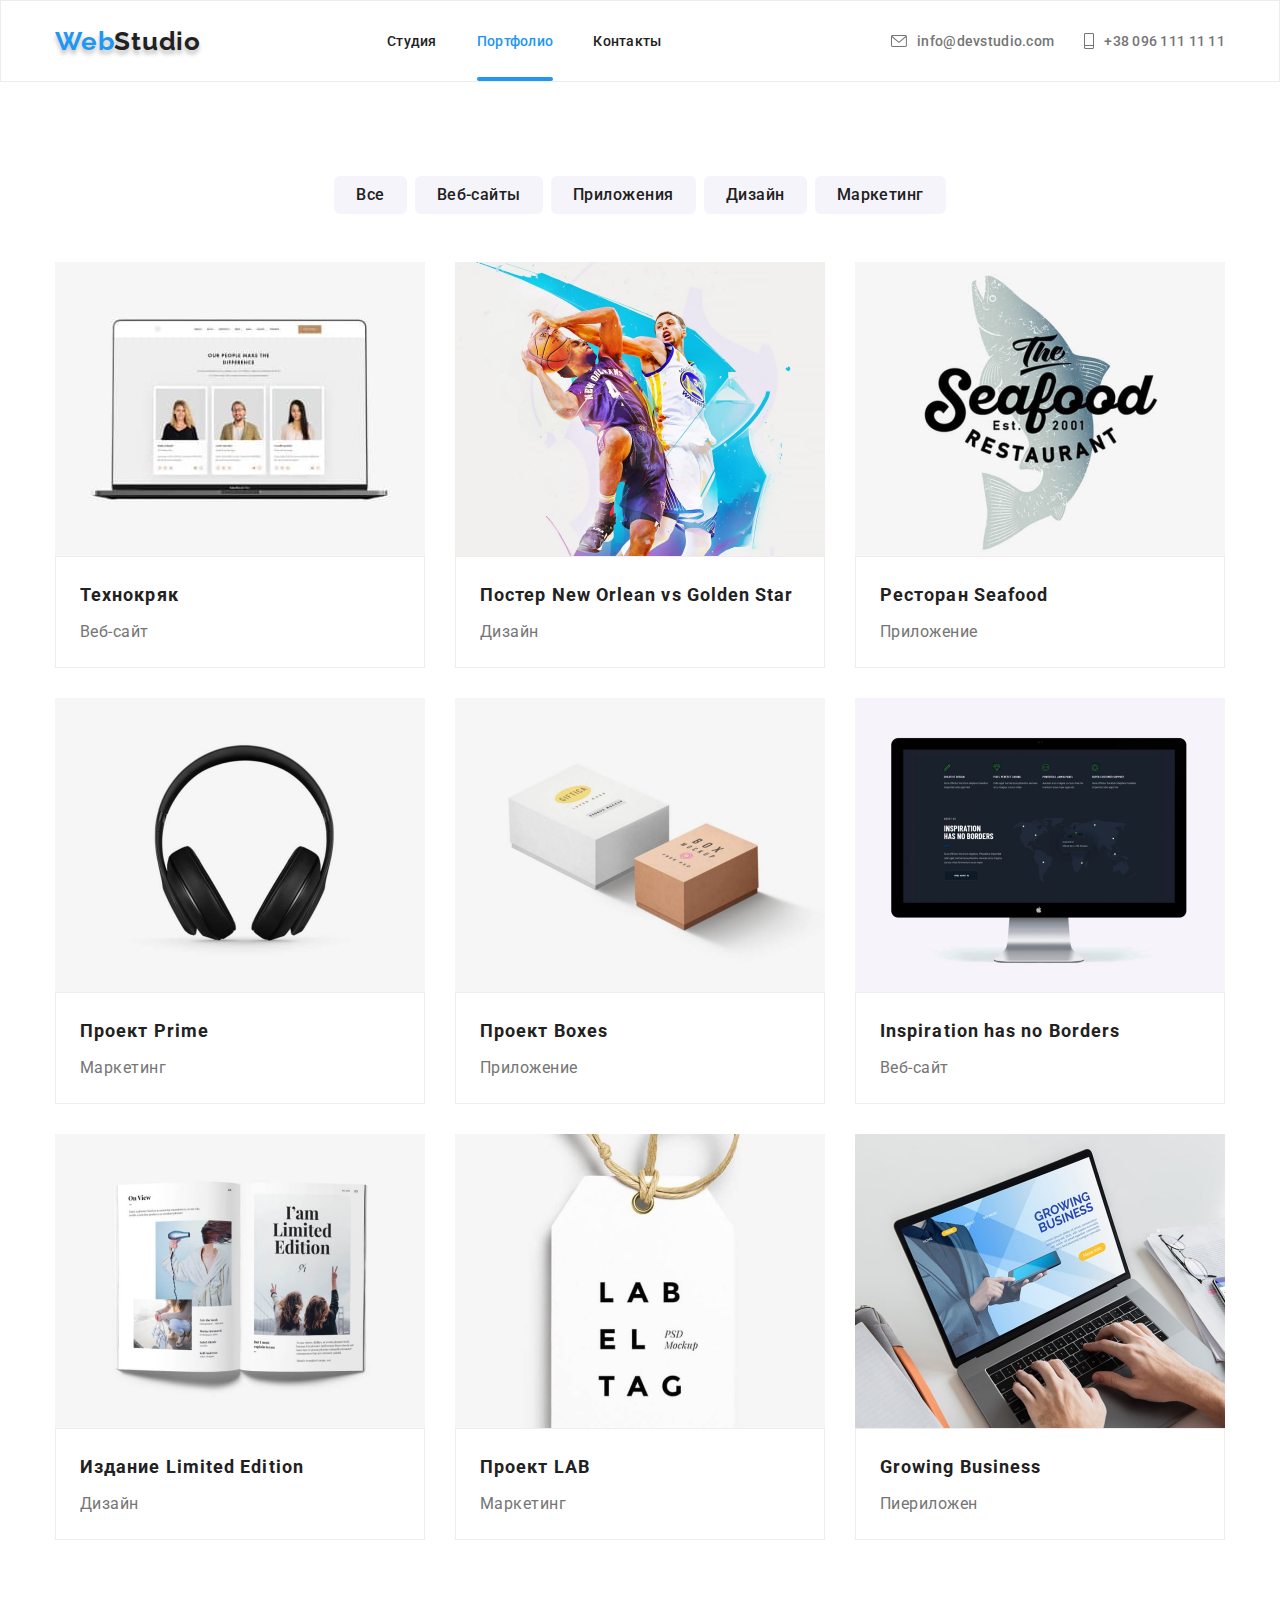
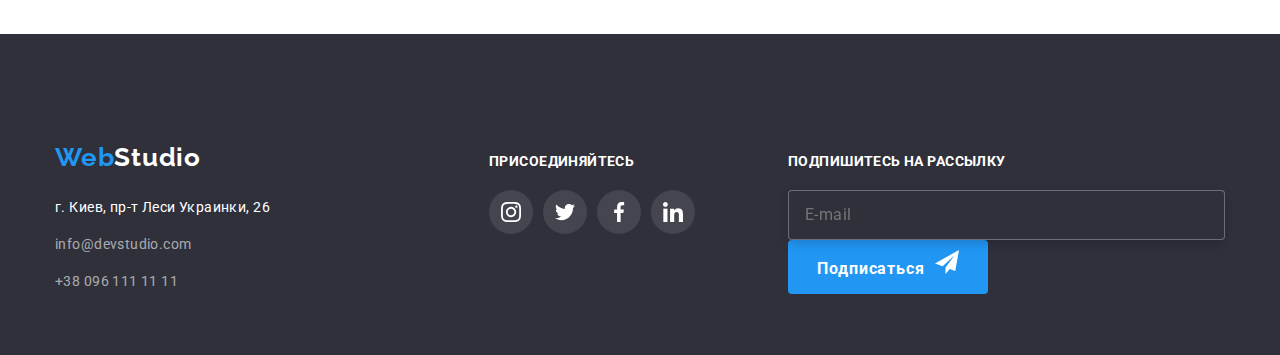
==== portfolio.html @ 639686c2 "5" ====
<!DOCTYPE html>
<html lang="ru">
  <head>
    <meta charset="UTF-8" />
    <meta http-equiv="X-UA-Compatible" content="IE=edge" />
    <meta name="viewport" content="width=device-width, initial-scale=1.0" />
    <title>Document</title>
    <link rel="preconnect" href="https://fonts.googleapis.com" />
    <link rel="preconnect" href="https://fonts.gstatic.com" crossorigin />
    <link
      href="https://fonts.googleapis.com/css2?family=Raleway:wght@700&family=Roboto:wght@400;500;700;900&display=swap"
      rel="stylesheet"
    />
    <link
      rel="stylesheet"
      href="https://cdnjs.cloudflare.com/ajax/libs/modern-normalize/0.6.0/modern-normalize.min.css"
    />

    <link rel="stylesheet" href="./css/main.min.css" />
  </head>
  <body>
    <header class="header">
      <div class="container header__container">
        <nav class="nav-menu">
          <a href="./index.html" class="logo">Web<span class="logo__label">Studio</span></a>

          <ul class="nav">
            <li class="nav__item">
              <a class="nav__link" href="index.html">Студия</a>
            </li>
            <li class="nav__item">
              <a class="nav__link nav__link__current" href="portfolio.html">Портфолио</a>
            </li>
            <li class="nav__item"><a href="" class="nav__link">Контакты</a></li>
          </ul>
        </nav>
        <button type="button" class="mobile-menu-open" data-menu-open>
          <svg class="mobile-menu-open__icon" width="40" height="40">
            <use href="./img/sprite.svg#icon-menu_40px"></use>
          </svg>
        </button>
        <ul class="contacts">
          <li class="contacts__item">
            <a class="contacts__link" href="mailto:info@devstudio.com"
              >info@devstudio.com
              <svg class="contacts__icon" width="16" height="12">
                <use href="./img/sprite.svg#icon-envelope"></use>
              </svg>
            </a>
          </li>
          <li class="contacts__item">
            <a class="contacts__link" href="tel:+380961111111"
              >+38 096 111 11 11
              <svg class="contacts__icon" width="10" height="16">
                <use href="./img/sprite.svg#icon-Vector"></use>
              </svg>
            </a>
          </li>
        </ul>
      </div>
      <div class="mobile-menu mobile-menu___container" data-menu>
        <button class="mobile-menu__close-btn" data-menu-close>
          <svg class="mobile-menu__close-icon" width="40" height="40">
            <use href="./img/sprite.svg#icon-close-modelsvg"></use>
          </svg>
        </button>
        <ul class="mobile-menu-nav">
          <li class="mobile-menu__item">
            <a href="./index.html" class="mobile-link__menu">Студія</a>
          </li>
          <li class="mobile-menu__item">
            <a href="./portfolio.html" class="mobile-link__menu">Портфоліо</a>
          </li>
          <li class="mobile-menu__item-link">
            <a href="" class="mobile-link__menu">Контакти</a>
          </li>
        </ul>
        <ul class="class" ="mobile-menu-contact">
          <li class="mobil-phone">
            <a class="mobile-phone__link" href="tel:+380961111111">+38 096 111 11 11</a>
          </li>
          <li class="mobile-mail">
            <a class="mobile-mail__link" href="mailto:info@devstudio.com">info@devstudio.com</a>
          </li>
        </ul>
        <ul class="mobile-info-link">
          <li class="mobile-info-link__item">
            <a href="" class="mobile-social__link">Instagram</a>
          </li>
          <li class="mobile-info-link__item"><a href="" class="mobile-social__link">Twitter</a></li>
          <li class="mobile-info-link__item">
            <a href="" class="mobile-social__link">Facebook</a>
          </li>
          <li class="mobile-info-link__item">
            <a href="" class="mobile-social__link">LinkedIn</a>
          </li>
        </ul>
      </div>
    </header>

    <main>
      <section class="section">
        <div class="container">
          <h1 class="visually-hidden">Наши работы</h1>
          <ul class="main">
            <li class="main__list">
              <button type="button" class="button__type main__button">Все</button>
            </li>
            <li class="main__list">
              <button type="button" class="button__type main__button">Веб-сайты</button>
            </li>
            <li class="main__list">
              <button type="button" class="button__type main__button">Приложения</button>
            </li>
            <li class="main__list">
              <button type="button" class="button__type main__button">Дизайн</button>
            </li>
            <li class="main__list">
              <button type="button" class="button__type main__button">Маркетинг</button>
            </li>
          </ul>

          <ul class="foto">
            <li class="info__element">
              <a href="" class="foto__link">
                <div class="info__wrapper">
                  <picture>
                    <source
                      srcset="./img/img.jpg, ./img/2x.comp.img.jpg"
                      media="(min-width: 1200px)"
                    />

                    <source
                      srcset="./img/2x.tab.img(12)-min.jpg, ./img/tab.img(12)-min.jpg"
                      media="(min-width: 768px)"
                    />

                    <source
                      srcset="./img/mob.img(12)-min.jpg, ./img/2x.mob.img(12).jpg"
                      media="(max-width: 767px)"
                    />

                    <img src="./images/mobile/portfolio1-1x.jpg" alt="Portfolio №1" />
                  </picture>

                  <p class="overlay">
                    Ресурс пропонує комплексні пропозиції з різним рівнем функціоналу та сервісів.
                    Все це дозволить відвідувачу отримати вичерпні відомості про компанію чи
                    приватну особу.
                  </p>
                </div>
                <div class="info__box">
                  <h2 class="info__title">Технокряк</h2>
                  <p class="info__text">Веб-сайт</p>
                </div>
              </a>
            </li>
            <li class="info__element">
              <a href="" class="foto__link">
                <div class="info__wrapper">
                  <picture>
                    <source
                      srcset="./img/2x.comp.img(1)-min.jpg, ./img/img(11).jpg"
                      media="(min-width: 1200px)"
                    />

                    <source
                      srcset="./img/2x.tab.img(11)-min.jpg, ./img/2x.tab.img(11)-min.jpg"
                      media="(min-width: 768px)"
                    />

                    <source
                      srcset="./img/2x.mob.img(11)-min.jpg, .jpg./img/mob.img(11)-min.jpg"
                      media="(max-width: 767px)"
                    />

                    <img src="./images/mobile/portfolio1-1x.jpg" alt="Portfolio №1" />
                  </picture>
                  <p class="overlay">
                    Ресурс пропонує комплексні пропозиції з різним рівнем функціоналу та сервісів.
                    Все це дозволить відвідувачу отримати вичерпні відомості про компанію чи
                    приватну особу.
                  </p>
                </div>
                <div class="info__box">
                  <h2 class="info__title">Постер New Orlean vs Golden Star</h2>
                  <p class="info__text">Дизайн</p>
                </div>
              </a>
            </li>
            <li class="info__element">
              <a href="" class="foto__link">
                <div class="info__wrapper">
                  <picture>
                    <source
                      srcset="./img/2x.comp.img(2)-min.jpg, ./img/img(6).jpg"
                      media="(min-width: 1200px)"
                    />

                    <source
                      srcset="./img/2x.tab.img(10)-min.jpg, ./img/2x.tab.img(10)-min.jpg"
                      media="(min-width: 768px)"
                    />

                    <source
                      srcset="./img/2x.mob.img(10)-min.jpg, .jpg./img/mob.img(10)-min.jpg"
                      media="(max-width: 767px)"
                    />

                    <img src="./images/mobile/portfolio1-1x.jpg" alt="Portfolio №1" />
                  </picture>

                  <p class="overlay">
                    Ресурс пропонує комплексні пропозиції з різним рівнем функціоналу та сервісів.
                    Все це дозволить відвідувачу отримати вичерпні відомості про компанію чи
                    приватну особу.
                  </p>
                </div>
                <div class="info__box">
                  <h2 class="info__title">Ресторан Seafood</h2>
                  <p class="info__text">Приложение</p>
                </div>
              </a>
            </li>
            <li class="info__element">
              <a href="" class="foto__link">
                <div class="info__wrapper">
                  <picture>
                    <source
                      srcset="./img/2x.comp.img(3)-min.jpg, ./img/img(7).jpg"
                      media="(min-width: 1200px)"
                    />

                    <source
                      srcset="./img/2x.tab.img(9)-min.jpg, ./img/tab.img(9)-min.jpg"
                      media="(min-width: 768px)"
                    />

                    <source
                      srcset="./img/2x.mob.img(9)-min.jpg, ./img/mob.img(9)-min.jpg"
                      media="(max-width: 767px)"
                    />

                    <img src="./images/mobile/portfolio1-1x.jpg" alt="Portfolio №1" />
                  </picture>
                  <p class="overlay">
                    Ресурс пропонує комплексні пропозиції з різним рівнем функціоналу та сервісів.
                    Все це дозволить відвідувачу отримати вичерпні відомості про компанію чи
                    приватну особу.
                  </p>
                </div>
                <div class="info__box">
                  <h2 class="info__title">Проект Prime</h2>
                  <p class="info__text">Маркетинг</p>
                </div>
              </a>
            </li>
            <li class="info__element">
              <a href="" class="foto__link">
                <div class="info__wrapper">
                  <picture>
                    <source
                      srcset="./img/2x.comp.img(4)-min.jpg, ./img/img(8).jpg"
                      media="(min-width: 1200px)"
                    />

                    <source
                      srcset="./img/tab.img(8)-min.jpg, ./img/2x.tab.img(8)-min.jpg"
                      media="(min-width: 768px)"
                    />

                    <source
                      srcset="./img/mob.img(8)-min.jpg, ./img/2x.mob.img(8)-min.jpg"
                      media="(max-width: 767px)"
                    />

                    <img src="./images/mobile/portfolio1-1x.jpg" alt="Portfolio №1" />
                  </picture>
                  <p class="overlay">
                    Ресурс пропонує комплексні пропозиції з різним рівнем функціоналу та сервісів.
                    Все це дозволить відвідувачу отримати вичерпні відомості про компанію чи
                    приватну особу.
                  </p>
                </div>
                <div class="info__box">
                  <h2 class="info__title">Проект Boxes</h2>
                  <p class="info__text">Приложение</p>
                </div>
              </a>
            </li>
            <li class="info__element">
              <a href="" class="foto__link">
                <div class="info__wrapper">
                  <picture>
                    <source
                      srcset="./img/2x.comp.(16)img.jpg, ./img/img(9).jpg"
                      media="(min-width: 1200px)"
                    />

                    <source
                      srcset="./img/2x.tab.img(7)-min.jpg, ./img/tab.img(7)-min.jpg"
                      media="(min-width: 768px)"
                    />

                    <source
                      srcset="./img/mob.img(7)-min.jpg, ./img/2x.mob.img(7)-min.jpg"
                      media="(max-width: 767px)"
                    />

                    <img src="./images/mobile/portfolio1-1x.jpg" alt="Portfolio №1" />
                  </picture>
                  <p class="overlay">
                    Ресурс пропонує комплексні пропозиції з різним рівнем функціоналу та сервісів.
                    Все це дозволить відвідувачу отримати вичерпні відомості про компанію чи
                    приватну особу.
                  </p>
                </div>
                <div class="info__box">
                  <h2 class="info__title" lang="en">Inspiration has no Borders</h2>
                  <p class="info__text">Веб-сайт</p>
                </div>
              </a>
            </li>
            <li class="info__element">
              <a href="" class="foto__link">
                <div class="info__wrapper">
                  <picture>
                    <source
                      srcset="./img/2x.comp.img(5)-min.jpg, ./img/img(10).jpg"
                      media="(min-width: 1200px)"
                    />

                    <source
                      srcset="./img/tab.img(6)-min.jpg, ./img/2x.tab.img(6)-min.jpg"
                      media="(min-width: 768px)"
                    />

                    <source
                      srcset="./img/mob.img(6)-min.jpg, ./img/2x.mob.img(6)-min.jpg"
                      media="(max-width: 767px)"
                    />

                    <img src="./images/mobile/portfolio1-1x.jpg" alt="Portfolio №1" />
                  </picture>
                  <p class="overlay">
                    Ресурс пропонує комплексні пропозиції з різним рівнем функціоналу та сервісів.
                    Все це дозволить відвідувачу отримати вичерпні відомості про компанію чи
                    приватну особу.
                  </p>
                </div>
                <div class="info__box">
                  <h2 class="info__title">Издание Limited Edition</h2>
                  <p class="info__text">Дизайн</p>
                </div>
              </a>
            </li>
            <li class="info__element">
              <a href="" class="foto__link">
                <div class="info__wrapper">
                  <picture>
                    <source
                      srcset="./img/2x.comp.img(6)-min.jpg, ./img/img(11).jpg"
                      media="(min-width: 1200px)"
                    />

                    <source
                      srcset="./img/tab.img(5)-min.jpg, ./img/2x.tab.img(5)-min.jpg"
                      media="(min-width: 768px)"
                    />

                    <source
                      srcset="./img/mob.img(5)-min.jpg, ./img/2x.mob.img(5)-min.jpg"
                      media="(max-width: 767px)"
                    />

                    <img src="./images/mobile/portfolio1-1x.jpg" alt="Portfolio №1" />
                  </picture>
                  <p class="overlay">
                    Ресурс пропонує комплексні пропозиції з різним рівнем функціоналу та сервісів.
                    Все це дозволить відвідувачу отримати вичерпні відомості про компанію чи
                    приватну особу.
                  </p>
                </div>
                <div class="info__box">
                  <h2 class="info__title">Проект LAB</h2>
                  <p class="info__text">Маркетинг</p>
                </div>
              </a>
            </li>
            <li class="info__element">
              <a href="" class="foto__link">
                <div class="info__wrapper">
                  <picture>
                    <source
                      srcset="./img/2x.comp.img(7)-min.jpg, ./img/img(12).jpg"
                      media="(min-width: 1200px)"
                    />

                    <source
                      srcset="./img/tab.img(4)-min.jpg, ./img/2x.tab.img(4)-min.jpg"
                      media="(min-width: 768px)"
                    />

                    <source
                      srcset="./img/mob.img(4)-min.jpg, ./img/2x.mob.img(4)-min.jpg"
                      media="(max-width: 767px)"
                    />

                    <img src="./images/mobile/portfolio1-1x.jpg" alt="Portfolio №1" />
                  </picture>
                  <p class="overlay">
                    Ресурс пропонує комплексні пропозиції з різним рівнем функціоналу та сервісів.
                    Все це дозволить відвідувачу отримати вичерпні відомості про компанію чи
                    приватну особу.
                  </p>
                </div>
                <div class="info__box">
                  <h2 class="info__title" lang="en">Growing Business</h2>
                  <p class="info__text">Пиериложен</p>
                </div>
              </a>
            </li>
          </ul>
        </div>
      </section>
    </main>
    <footer class="footer">
      <div class="container footer-container">
        <div class="footer__flex">
          <ul class="holder">
            <li class="footer__text">
              <a class="footer__logo basement">Web<span class="footer__color">Studio</span></a>
            </li>
          </ul>
          <address>
            <ul class="holder">
              <li class="footer__suptitel">
                <a
                  href="https://goo.gl/maps/zQaArroL6EeT7mbX8"
                  target="_blank"
                  rel="noopener noreferrer"
                  class="footer__adress"
                  >г. Киев, пр-т Леси Украинки, 26</a
                >
              </li>
              <li class="footer__suptitel">
                <a href="mailto:info@devstudio.com" class="footer__info">info@devstudio.com</a>
              </li>
              <li><a href="tel:+380961111111" class="footer__info">+38 096 111 11 11</a></li>
            </ul>
          </address>
        </div>
        <div class="footer__social">
          <h3 class="footer__titel">ПРИСОЕДИНЯЙТЕСЬ</h3>
          <ul class="footer__list list">
            <li>
              <a href="https://www.instagram.com" class="footer__link">
                <svg class="footer__icon" width="20" height="20">
                  <use href="./img/sprite.svg#icon-instagram-2"></use>
                </svg>
              </a>
            </li>

            <li>
              <a href="https://twitter.com/" class="footer__link">
                <svg class="footer__icon" width="20" height="20">
                  <use href="./img/sprite.svg#icon-twitter-1"></use>
                </svg>
              </a>
            </li>

            <li>
              <a href="https://www.facebook.com." class="footer__link">
                <svg class="footer__icon" width="20" height="20">
                  <use href="./img/sprite.svg#icon-facebook-1"></use>
                </svg>
              </a>
            </li>

            <li>
              <a href="https://www.linkedin.com/" class="footer__link">
                <svg class="footer__icon" width="20" height="20">
                  <use href="./img/sprite.svg#icon-linkedin-1"></use>
                </svg>
              </a>
            </li>
          </ul>
        </div>
        <div class="footer__send">
          <form class="footer-form">
            <p class="footer__sign">Подпишитесь на рассылку</p>

            <div class="footer__box">
              <input
                type="email"
                name="user-email"
                class="footer__mail"
                placeholder="E-mail"
                required
              />

              <button type="submit" class="footer__submit footer__button">Подписаться</button>
            </div>
          </form>
        </div>
      </div>
    </footer>
  </body>
</html>
---- css/main.min.css ----
:root{--primary-text-color: #212121;--title-text-color: #2196f3;--accent-color: #757575;--primary-white-color: #ffffff}.visually-hidden{position:absolute;white-space:nowrap;width:1px;height:1px;overflow:hidden;border:0;padding:0;clip:rect(0 0 0 0);clip-path:inset(50%);margin:-1px}body{font-family:Roboto,sens-serif;margin:0px}h1,h2,h3,h4,p{margin-top:0;margin-bottom:0}ul,ol{list-style:none;margin-top:0;margin-bottom:0;padding-left:0}button{cursor:pointer}img{display:block;max-width:100%;height:auto}.section{padding-top:94px;padding-bottom:94px}.container{padding-left:15px;padding-right:15px;margin:0 auto}@media screen and (min-width: 480px){.container{width:480px}}@media screen and (min-width: 768px){.container{width:768px}}@media screen and (min-width: 1200px){.container{width:1200px}}a{text-decoration:none}.mobile-menu___container{position:relative;padding-left:25px;padding-top:48px;padding-bottom:48px;width:100vw;height:100vh;display:flex;flex-direction:column}.mobile-menu{position:fixed;width:100%;height:100%;max-height:796px;z-index:1000;top:0;left:0;background-color:#fff;box-shadow:0 0 0 100vmax rgba(0,0,0,.5);opacity:0;visibility:hidden;pointer-events:none;transition:opacity 250ms cubic-bezier(0.4, 0, 0.2, 1),visibility 250ms cubic-bezier(0.4, 0, 0.2, 1)}.mobile-menu.is-open{opacity:1;visibility:visible;pointer-events:auto}.mobile-menu__close-btn{position:absolute;top:10px;right:15px;background-color:rgba(0,0,0,0);border:none;padding:0;height:40px;cursor:pointer;color:#212121;transition:color 250ms cubic-bezier(0.4, 0, 0.2, 1)}.mobile-menu__close-btn:hover,.mobile-menu__close-btn:focus{color:var(--title-text-color)}.mobile-menu__close-icon{fill:currentColor}.mobile-menu-nav{margin-bottom:auto}.mobile-menu__item:not(:last-child){margin-bottom:32px}.mobile-menu__item-link{margin-bottom:302px}.mobil-phone{margin-bottom:32px}.mobile-mail{margin-bottom:64px}.mobile-link__menu{font-weight:500;font-size:40px;line-height:1.17;letter-spacing:.02em;color:#000;text-decoration:none;transition:color 250ms cubic-bezier(0.4, 0, 0.2, 1)}.mobile-link__menu:hover,.mobile-link__menu:focus{color:var(--title-text-color)}.mobile-menu-contact{margin-bottom:64px}.mobile-mail:not(:last-child){margin-bottom:32px}.mobile-phone__link{font-weight:500;font-size:34px;line-height:1.17;letter-spacing:.02em;color:#2196f3}.mobile-mail__link{font-weight:500;font-size:24px;line-height:1.16;letter-spacing:.02em;color:#757575;text-decoration:none}@media screen and (max-width: 450px){.mobile-mail__link{font-size:30px}}.mobile-social__link{font-weight:500;font-size:18px;line-height:1.22;letter-spacing:.02em;color:#2196f3;margin-right:10px}.mobile-info-link{display:flex;flex-wrap:wrap}.mobile-info-link__item:not(:last-child) .mobile-social__link::after{content:"";width:22px;height:0;border:1px solid rgba(33,33,33,.2);transform:rotate(90deg);margin-left:10px}.mobile-menu-open{background-color:rgba(0,0,0,0);border:none;padding:0}.mobile-menu-open{margin-left:auto;background-color:rgba(0,0,0,0);border:none;padding:0;height:40px}@media screen and (min-width: 768px){.mobile-menu-open{display:none}}.header{border:1px solid #ececec}.header__container{display:flex;align-items:center;justify-content:space-between}.logo{margin-right:93px;color:var(--title-text-color);text-shadow:0px 4px 4px rgba(0,0,0,.25);font-family:Raleway,cursive;font-family:"Raleway";font-weight:700;font-size:26px;line-height:1.19;letter-spacing:.03em;padding-top:16px;padding-bottom:16px;text-decoration:none}.logo__label{color:var(--primary-text-color)}@media screen and (min-width: 768px){.logo__label{padding-top:26px;padding-bottom:26px;font-size:26px;line-height:1.19}}@media screen and (min-width: 1200px){.logo__label{padding-top:24px;padding-bottom:25px}}.nav{display:flex;align-items:center}@media screen and (max-width: 767px){.nav{display:none}}@media screen and (min-width: 768px)and (max-width: 1199px){.nav{display:flex}}@media screen and (min-width: 1200px){.nav{display:flex;margin-left:93px}}.nav__link::after{content:"";left:0;bottom:-31px;position:absolute;display:block;width:100%;height:4px;border-radius:2px;margin-bottom:-1px;background-color:var(--title-text-color);opacity:0;transition:opacity 250ms cubic-bezier(0.4, 0, 0.2, 1)}.nav__link::after:hover::after,.nav__link::after:focus::after{opacity:1}.nav__link.nav__link__current{color:var(--title-text-color)}.nav__link.nav__link__current.nav__link__current::after{opacity:1}.nav-menu{display:flex;align-items:center}.nav__item:not(:last-child){margin-right:40px}.contacts__link{display:flex;align-items:center}.nav__link{position:relative;color:var(--primary-text-color);font-weight:500;font-size:14px;line-height:1.15;letter-spacing:.02em;text-decoration:none;transition:color 250ms cubic-bezier(0.4, 0, 0.2, 1)}.nav__link:hover,.nav__link:focus{color:var(--title-text-color)}@media screen and (max-width: 767px){.contacts{display:none}}@media screen and (min-width: 768px)and (max-width: 1199px){.contacts{margin-left:auto;padding-top:21px;padding-bottom:21px}}@media screen and (min-width: 1200px){.contacts{display:flex;margin-left:auto;padding-top:32px;padding-bottom:32px}}@media screen and (min-width: 768px)and (max-width: 1199px){.contacts__item:not(:last-child){margin-bottom:10px}}@media screen and (min-width: 1200px){.contacts__item:not(:last-child){margin-right:30px}}.contacts__icon,.contacts__icon{order:-1;margin-right:10px;fill:var(--accent-color)}.contacts__link{color:var(--accent-color);font-weight:500;font-size:14px;line-height:1.15;letter-spacing:.02em;text-decoration:none;transition:color 250ms cubic-bezier(0.4, 0, 0.2, 1)}.contacts__link:hover,.contacts__link:focus{color:var(--title-text-color)}.contacts__link:hover .contacts__icon,.contacts__link:focus .contacts__icon{fill:var(--title-text-color)}.contacts__link:hover .contacts__icon,.contacts__link:focus .contacts__icon{fill:var(--title-text-color)}.hero{text-align:center;margin-left:auto;margin-right:auto;background-color:#c4c4c4;background:linear-gradient(rgba(47, 48, 58, 0.4), rgba(47, 48, 58, 0.4)),url("../img/hero.background.jpg");background-size:cover;background-repeat:no-repeat;background-origin:border-box}@media screen and (min-width: 480px){.hero{width:480px}}@media screen and (min-width: 768px){.hero{width:768px}}@media screen and (min-width: 1200px){.hero{width:1200px}}.hero{background-image:url("../img/mob.Header.img-min.jpg");background-position:center top;background-repeat:no-repeat}@media screen and (min-device-pixel-ratio: 2)and (max-width: 767px),screen and (min-resolution: 192dpi)and (max-width: 767px),screen and (min-resolution: 2dppx)and (max-width: 767px){.hero{background-image:url("../img/Header2x.mob.img-min.jpg")}}@media screen and (min-width: 768px){.hero{background-image:url("../img/tab.Header.img-min.jpg")}}@media screen and (min-device-pixel-ratio: 2)and (min-width: 768px),screen and (min-resolution: 192dpi)and (min-width: 768px),screen and (min-resolution: 2dppx)and (min-width: 768px){.hero{background-image:url("../img/2x.tab.Header.img-min.jpg")}}@media screen and (min-width: 1200px){.hero{background-image:url("../img/hero.background.jpg")}}@media screen and (min-device-pixel-ratio: 2)and (min-width: 1200px),screen and (min-resolution: 192dpi)and (min-width: 1200px),screen and (min-resolution: 2dppx)and (min-width: 1200px){.hero{background-image:url("../img/2x.comp.hero.min.jpg")}}.hero{padding-top:200px;padding-bottom:200px}.hero__title{margin-bottom:30px;color:var(--primary-white-color);font-weight:900;font-size:44px;line-height:1.14;letter-spacing:.06em;text-transform:uppercase}.button{display:inline-block;padding:5px;text-decoration:none;border-radius:6px}.button{min-width:150px;padding:10px 32px 10px 32px;border-radius:4px;color:var(--primary-white-color);background-color:var(--title-text-color);font-weight:700;font-size:16px;line-height:1.9;letter-spacing:.06em;transition:background-color 250ms cubic-bezier(0.4, 0, 0.2, 1)}.button:hover,.button:focus{background-color:#188ce8}.hero__button{background-color:var(--title-text-color);color:var(--primary-white-color);border:none;text-decoration:none}@media screen and (min-width: 768px)and (max-width: 1199px){.products{display:flex;flex-wrap:wrap}}@media screen and (min-width: 1200px){.products{display:flex}}.products__item{max-width:450px}@media screen and (max-width: 1099px){.products__item:not(:last-child){margin-bottom:30px}}@media screen and (min-width: 768px){.products__item{flex-basis:calc((100% - 30px)/2)}}@media screen and (min-width: 768px)and (max-width: 1199px){.products__item:not(:nth-last-child(2n+1)){margin-right:30px}}@media screen and (min-width: 1200px){.products__item{flex-basis:calc((100% - 90px)/4)}.products__item:not(:last-child){margin-right:30px}}.products__box{margin-bottom:30px;display:flex;justify-content:center;align-items:center;width:100%;height:120px;background-color:#f5f4fa;border-radius:4px}.products__title{margin-bottom:10px;color:var(--primary-text-color);font-weight:700;font-size:14px;line-height:1.14;letter-spacing:.03em;text-transform:uppercase}@media screen and (max-width: 767px){.products__title{text-align:center}}.products__text{color:var(--accent-color);font-size:14px;line-height:2;letter-spacing:.03em}.works{padding-top:0px}.section__title{margin-bottom:50px;color:var(--primary-text-color);font-weight:700;font-size:36px;text-align:center;line-height:1.16;letter-spacing:.03em}.works{display:flex;gap:30px}@media screen and (max-width: 1200px){.section__no-pudding-top{display:none}}.works__box{position:relative}.works__text{display:flex;position:absolute;width:370px;height:70px;color:#fff;font-weight:700;font-size:14px;line-height:1.14;align-items:center;justify-content:center;letter-spacing:.03em;text-transform:uppercase;background-color:rgba(47,48,58,.8);bottom:0}.section__other-background{background-color:#f5f4fa}.section__title{margin-bottom:50px;font-weight:700;font-size:36px;text-align:center;line-height:1.16;letter-spacing:.03em}.team{max-width:100%;height:auto}@media screen and (min-width: 768px){.team{display:flex;flex-wrap:wrap;gap:30px}}.team__item{box-shadow:0px 1px 3px rgba(0,0,0,.12),0px 1px 1px rgba(0,0,0,.14),0px 2px 1px rgba(0,0,0,.2);border-radius:0px 0px 4px 4px;background-color:var(--primary-white-color)}@media screen and (min-width: 768px){.team__item{flex-basis:calc((100% - 30px)/2)}}@media screen and (min-width: 1200px){.team__item{flex-basis:calc((100% - 90px)/4)}}@media screen and (max-width: 768px){.team__item{justify-content:space-between;margin-bottom:30px}}.team__card{padding-top:30px;padding-bottom:30px;text-align:center}.team__title{margin-bottom:10px;color:var(--primary-text-color);font-weight:500;font-size:16px;line-height:1.18;letter-spacing:.03em}.team__text{margin-bottom:16px;color:var(--accent-color);font-size:16px;line-height:1.18;letter-spacing:.03em}.socials{display:flex;justify-content:center;gap:10px}.socials__link{display:flex;justify-content:center;align-items:center;width:44px;height:44px;border-radius:50%;background-color:var(--primary-white-color);transition:background-color 250ms cubic-bezier(0.4, 0, 0.2, 1),fill 250ms cubic-bezier(0.4, 0, 0.2, 1)}.socials__link:hover,.socials__link:focus{background-color:var(--title-text-color)}.socials__icon{fill:#afb1b8;transition:background-color 250ms cubic-bezier(0.4, 0, 0.2, 1),fill 250ms cubic-bezier(0.4, 0, 0.2, 1)}.socials__link:hover .socials__icon,.socials__link:focus .socials__icon{fill:var(--primary-white-color)}.section__title{margin-bottom:50px;color:var(--primary-text-color);font-weight:700;font-size:36px;text-align:center;line-height:1.16;letter-spacing:.03em}.clayens{display:flex;flex-wrap:wrap;gap:30px}.clayens__item{flex-basis:calc((100% - 30px)/2);height:92px}@media screen and (min-width: 768px){.clayens__item{flex-basis:calc((100% - 60px)/3)}}@media screen and (min-width: 1200px){.clayens__item{flex-basis:calc((100% - 150px)/6)}}.clayens__link{display:flex;justify-content:center;align-items:center;width:100%;height:100%;border:1px solid #afb1b8;border-radius:4px;transition:fill 250ms cubic-bezier(0.4, 0, 0.2, 1),border 250ms cubic-bezier(0.4, 0, 0.2, 1)}.clayens__link:hover,.clayens__link:focus{border:1px solid var(--title-text-color);fill:var(--title-text-color)}.clayens__icon{fill:#afb1b8;transition:fill 250ms cubic-bezier(0.4, 0, 0.2, 1),border 250ms cubic-bezier(0.4, 0, 0.2, 1)}.clayens__link:hover .clayens__icon,.clayens__link:focus .clayens__icon{fill:var(--title-text-color)}.footer{padding-top:60px;padding-bottom:60px;background-color:#2f303a}.footer__link{display:flex;justify-content:center;align-items:center;width:44px;height:44px;border-radius:50%;background-color:#44454e;transition:background-color 250ms cubic-bezier(0.4, 0, 0.2, 1),color 250ms cubic-bezier(0.4, 0, 0.2, 1)}.footer__link:hover,.footer__link:focus{background-color:var(--title-text-color)}.footer__link:hover .footer__icon,.footer__link:focus .footer__icon{fill:var(--primary-white-color)}.footer-container{align-items:baseline}@media screen and (max-width: 767px){.footer-container{text-align:center}}@media screen and (min-width: 768px){.footer-container{display:flex;flex-wrap:wrap;justify-content:space-around}}.footer__flex{flex-grow:1}.footer__text{margin-bottom:20px}.footer__logo{color:var(--title-text-color);font-family:Raleway,cursive;font-style:normal;font-weight:700;font-size:26px;line-height:1.2;letter-spacing:.03em;text-decoration:none}.footer__color{color:var(--primary-white-color)}.footer__suptitel{margin-bottom:9px}@media screen and (min-width: 1200px){.footer__suptitel{margin-top:9px}}@media screen and (max-width: 767px){.footer-form{display:block}}@media screen and (min-width: 768px)and (max-width: 1199px){.footer-form{display:flex;flex-direction:column;flex-wrap:wrap;align-items:center}}.footer__adress{color:var(--primary-white-color);font-style:normal;font-size:14px;line-height:2;letter-spacing:.03em;text-decoration:none}.footer__info{color:rgba(255,255,255,.6);font-style:normal;font-size:14px;line-height:2;letter-spacing:.03em;text-decoration:none}.footer__titel{margin-bottom:20px;color:var(--primary-white-color);font-weight:700;font-size:14px;line-height:1.14;letter-spacing:.03em;text-transform:uppercase}.footer__list{display:inline-flex;column-gap:10px}.footer__icon{fill:var(--primary-white-color)}@media screen and (min-width: 768px){.footer__send{margin-left:93px;flex-wrap:wrap}}.footer__sign{margin-top:60px;margin-bottom:20px;color:var(--primary-white-color);font-weight:700;font-size:14px;line-height:1.14;letter-spacing:.03em;text-transform:uppercase}.footer__mail{margin-right:12px;width:100%;height:50px;border:1px solid rgba(255,255,255,.3);filter:drop-shadow(0px 4px 4px rgba(0, 0, 0, 0.15));border-radius:4px;background:#2f303a}.footer__mail{padding:15px 0px 15px 16px;font-size:16px;line-height:1.25;letter-spacing:.03em;color:rgba(255,255,255,.6)}.footer__submit{justify-content:center;align-items:center;min-width:200px;align-self:center;padding:10px 28px 10px 28px;border-radius:4px;color:var(--primary-white-color);background-color:var(--title-text-color);font-weight:700;font-size:16px;line-height:1.9;letter-spacing:.06em;transition:background-color 250ms cubic-bezier(0.4, 0, 0.2, 1)}.footer__submit:hover,.footer__submit:focus{background-color:#188ce8}.footer__submit::after{content:"";display:inline-block;width:24px;height:24px;background-image:url("../img/icon send.svg");margin-left:10px}.footer__button{background-color:var(--title-text-color);color:var(--primary-white-color);border:none;text-decoration:none}.backdrop{position:fixed;top:0;left:0;width:100%;height:100%;z-index:100;background-color:rgba(0,0,0,.5);transition:opacity 250ms cubic-bezier(0.4, 0, 0.2, 1),visibility 250ms cubic-bezier(0.4, 0, 0.2, 1)}.backdrop.is-hidden{opacity:0;visibility:hidden;pointer-events:none}.backdrop.is-hidden .modal{transform:translate(-50%, -50%) scale(0.85);transition:transform 250ms cubic-bezier(0.4, 0, 0.2, 1),visibility 250ms cubic-bezier(0.4, 0, 0.2, 1)}.modal{position:absolute;top:50%;left:50%;padding:40px 40px;max-width:100%;transform:translate(-50%, -50%);width:450px;min-height:609px;background-color:#fff;transform:translate(-50%, -50%) scale(1);transition:transform 250ms cubic-bezier(0.4, 0, 0.2, 1)}@media screen and (min-width: 1199px){.modal{min-width:528px;min-height:581px}}@media screen and (max-height: 450px){.modal{margin-top:90px}}@media screen and (max-height: 485px){.modal{margin-top:70px}}@media screen and (max-height: 600px){.modal{margin-top:50px}}.modal__btn{position:absolute;top:10px;right:10px;display:flex;justify-content:center;align-items:center;width:30px;height:30px;border-radius:50%;background-color:rgba(0,0,0,0);border:1px solid #555;padding:0}.modal__btn:hover,.modal__btn:focus{border-color:var(--title-text-color)}.modal .modal__clone{transition:fill 250ms cubic-bezier(0.4, 0, 0.2, 1)}.modal__btn:hover .modal .modal__clone,.modal__btn:focus .modal .modal__clone{fill:var(--title-text-color)}.modal__text{margin-bottom:12px;font-weight:700;font-size:20px;line-height:1.15;text-align:center;letter-spacing:.03em;color:var(--primary-text-color)}.modal__form{display:flex;flex-direction:column}.modal__desc{display:block;font-size:14px;line-height:1.2;margin-bottom:4px;color:var(--accent-color)}.modal__wrapper{display:block;position:relative}.modal__field{margin-bottom:10px}.modal__input{width:100%;height:40px;border:1px solid rgba(33,33,33,.2);border-radius:4px;padding-left:42px;color:var(--primary-text-color);transition:border color 250ms cubic-bezier(0.4, 0, 0.2, 1)}.modal__input:focus{outline:none;border-color:var(--title-text-color)}.modal__input:focus+.modal__icon{fill:var(--title-text-color)}.modal__icon{position:absolute;top:50%;left:15px;transform:translate(0, -50%);display:block;transition:fill 250ms cubic-bezier(0.4, 0, 0.2, 1)}.modal__comment{margin-bottom:20px}.modal__massage{display:block;width:100%;height:120px;border:1px solid rgba(33,33,33,.2);padding:10px 16px;resize:none;border-radius:4px;font-size:12px;line-height:2;letter-spacing:.01em;transition:border-color 250ms cubic-bezier(0.4, 0, 0.2, 1)}.modal__massage:focus{outline:none;border-color:var(--title-text-color)}.modal__massage::placeholder{font-size:14px}.modal__check:checked+.modal__info::before{border-color:var(--title-text-color);background-color:var(--title-text-color);background-image:url("../img/Vector.svg");background-size:contain;background-origin:border-box;background-repeat:no-repeat}.modal__info{margin-bottom:30px;display:flex;align-items:center;justify-content:center;font-size:14px;line-height:2;letter-spacing:.03em;color:var(--accent-color)}.modal__info::before{display:block;width:16px;height:15px;border:2px solid #212121;cursor:pointer;border-radius:2px;margin-right:10px;content:""}.modal__check:focus+.modal__info::before::before{outline:2px solid var(--primary-white-color)}.modal__doc{display:flex;align-items:center;font-size:14px;line-height:2;letter-spacing:.03em;color:var(--title-text-color)}.modal__submit{min-width:150px;align-self:center;padding:10px 52px 10px 52px;border-radius:4px;color:var(--primary-white-color);background-color:var(--title-text-color);font-weight:700;font-size:16px;line-height:1.9;letter-spacing:.06em;transition:background-color 250ms cubic-bezier(0.4, 0, 0.2, 1)}.modal__submit:hover,.modal__submit:focus{background-color:#188ce8}.modal__button{background-color:var(--title-text-color);color:var(--primary-white-color);border:none;text-decoration:none}.main{display:flex;max-width:350px}@media screen and (max-width: 767px){.main{flex-wrap:wrap;margin-bottom:40px}}@media screen and (min-width: 768px)and (max-width: 1199px){.main{min-width:100%;margin-bottom:30px;justify-content:center}}@media screen and (min-width: 1200px){.main{min-width:100%;margin-bottom:48px;justify-content:center}}.main__list:not(:last-child){margin-right:8px}@media screen and (max-width: 767px){.button-list__item:nth-child(-n+3){margin-bottom:15px}}.button__type{padding:6px 22px 6px 22px;color:var(--primary-text-color);background-color:#f5f4fa;font-weight:500;font-size:16px;line-height:1.62;text-align:center;letter-spacing:.03em;text-decoration:none;cursor:pointer;border-radius:6px;transition:color 250ms cubic-bezier(0.4, 0, 0.2, 1),background-color 250ms cubic-bezier(0.4, 0, 0.2, 1),box-shadow 250ms cubic-bezier(0.4, 0, 0.2, 1)}.button__type:hover,.button__type:focus{color:var(--primary-white-color);background-color:var(--title-text-color);box-shadow:0px 3px 1px rgba(0,0,0,.1),0px 1px 2px rgba(0,0,0,.08),0px 2px 2px rgba(0,0,0,.12);border-radius:4px}.main__button{background-color:#f5f4fa;color:var(--primary-text-color);border:none;text-decoration:none}.main__button:hover{border:none;text-decoration:none}.foto{display:block}@media screen and (min-width: 768px){.foto{display:flex;flex-wrap:wrap;justify-content:space-between;row-gap:30px}}@media screen and (max-width: 767px){.info__element:not(:last-child){margin-bottom:30px}}.foto__link{display:block;transition:box-shadow 250ms cubic-bezier(0.4, 0, 0.2, 1)}.foto__link:hover .overlay,.foto__link:focus .overlay{transform:translate(0, 0)}.foto__link:hover,.foto__link:focus{box-shadow:0px 1px 1px rgba(0,0,0,.12),0px 4px 4px rgba(0,0,0,.06),1px 4px 6px rgba(0,0,0,.16)}.foto__link:hover:hover,.foto__link:hover:focus,.foto__link:focus:hover,.foto__link:focus:focus{box-shadow:0px 1px 1px rgba(0,0,0,.12),0px 4px 4px rgba(0,0,0,.06),1px 4px 6px rgba(0,0,0,.16)}@media screen and (min-width: 768px)and (max-width: 1199px){.foto__link:hover,.foto__link:focus{width:354px;display:flex;flex-direction:column;height:100%}}.foto__link{display:flex;flex-direction:column;height:100%;text-decoration:none}@media screen and (min-width: 768px){.info__element{flex-basis:calc((100% - 30px)/2)}}@media screen and (min-width: 1200px){.info__element{flex-basis:calc((100% - 60px)/3)}}.info__wrapper{position:relative;overflow:hidden}.overlay{display:flex;align-items:center;justify-content:center;position:absolute;padding:24px;left:0;top:0;width:100%;height:100%;overflow:hidden;font-size:18px;line-height:1.55;letter-spacing:.03em;color:var(--primary-white-color);background-color:rgba(33,150,243,.9);transform:translate(0, 100%);transition:transform 250ms cubic-bezier(0.4, 0, 0.2, 1),opacity 250ms cubic-bezier(0.4, 0, 0.2, 1)}.info__box{padding:20px 24px 20px 24px;background:#fff;border:1px solid #eee}.info__title{margin-bottom:4px;font-weight:700;font-size:18px;line-height:2;letter-spacing:.06em;color:var(--primary-text-color)}.info__text{font-size:16px;line-height:1.87;letter-spacing:.03em;color:var(--accent-color)}/*# sourceMappingURL=main.min.css.map */
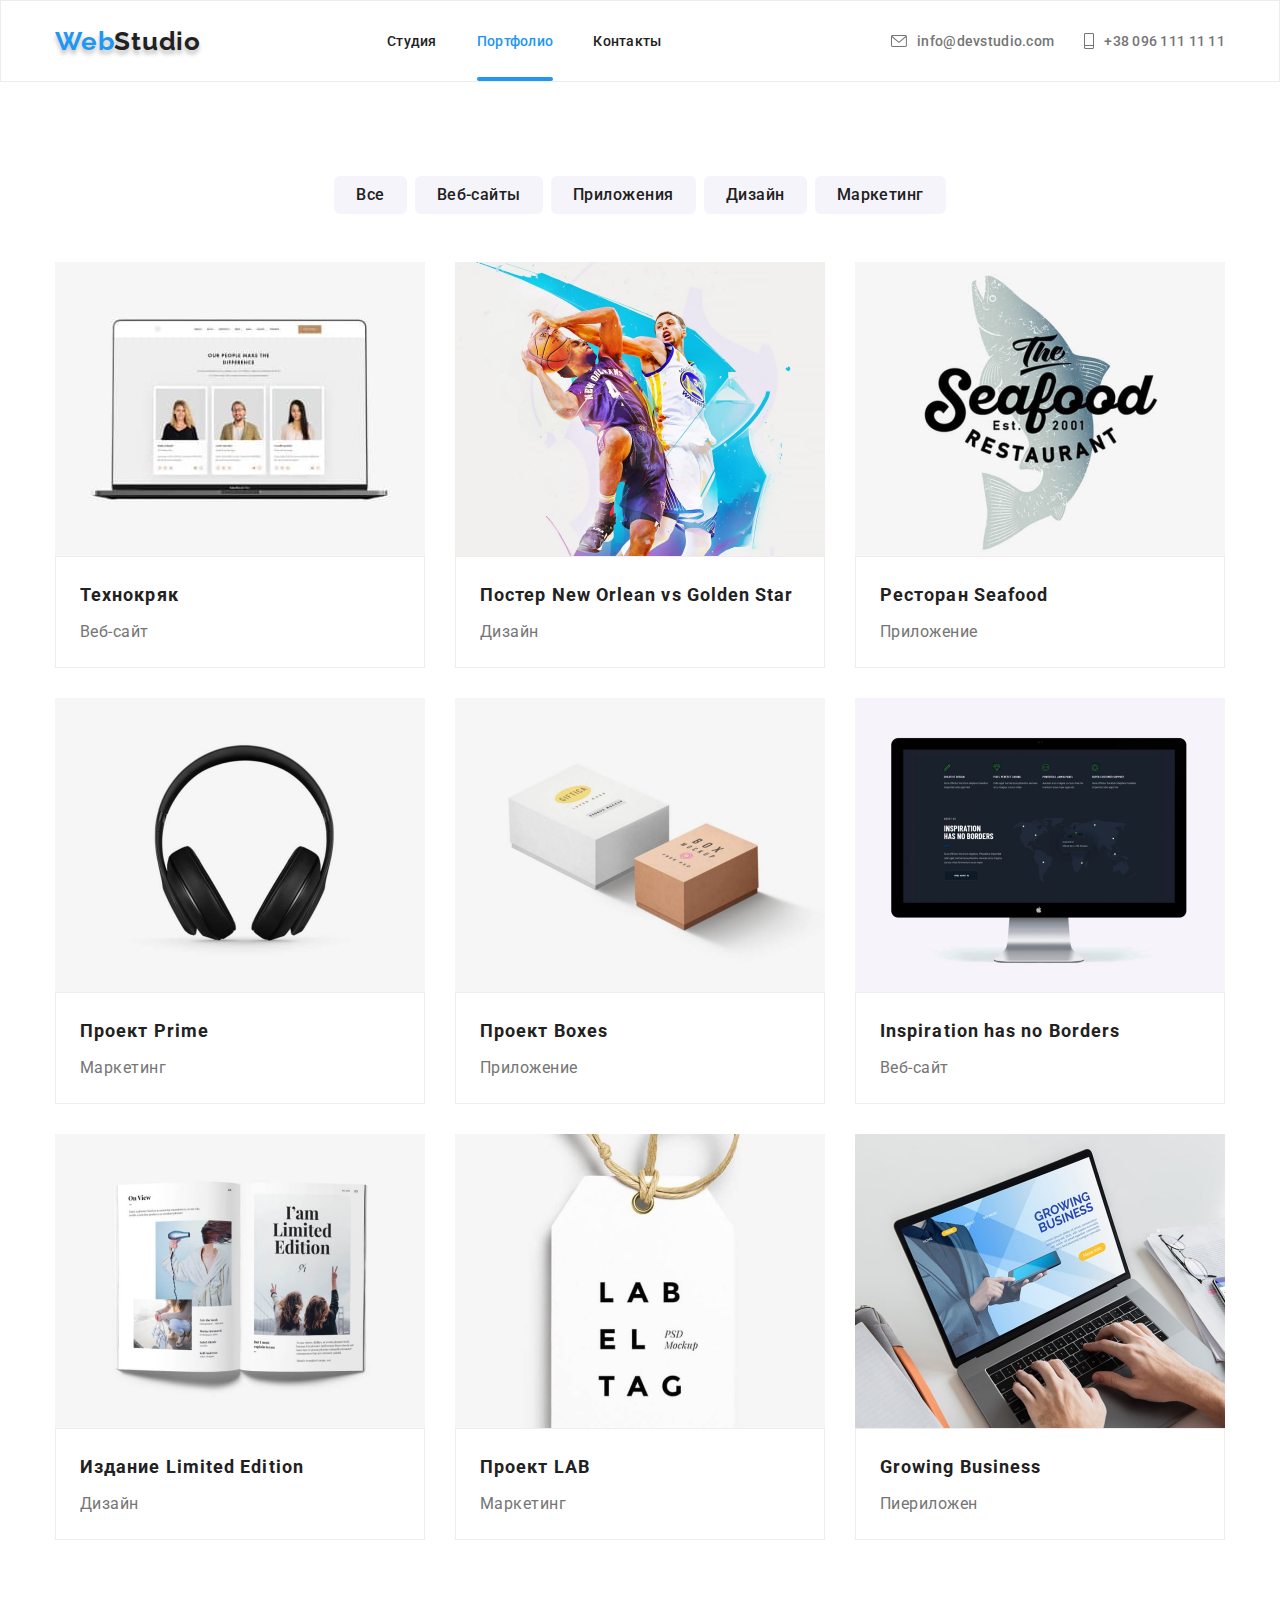
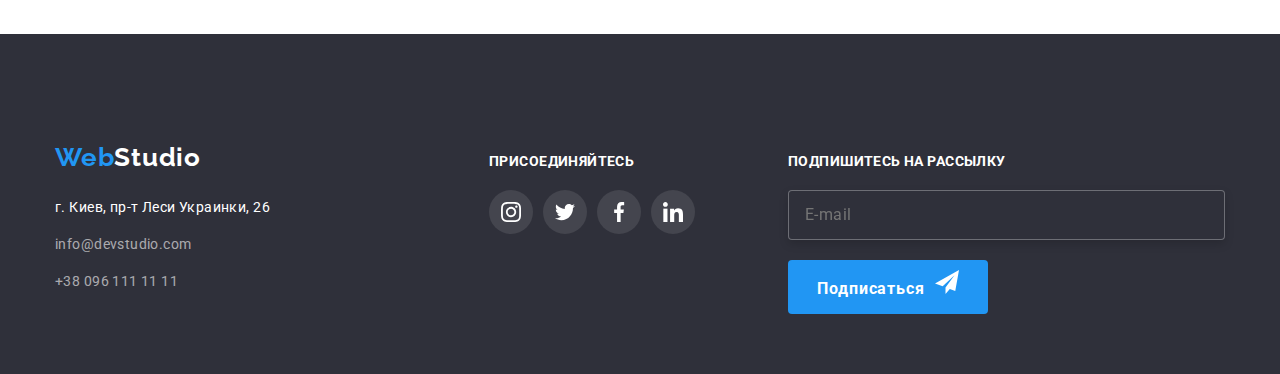
==== commit 93065dca: "5" ====
--- a/portfolio.html
+++ b/portfolio.html
@@ -429,7 +429,7 @@
         <div class="footer__flex">
           <ul class="holder">
             <li class="footer__text">
-              <a class="footer__logo basement">Web<span class="footer__color">Studio</span></a>
+              <a class="footer__logo">Web<span class="footer__color">Studio</span></a>
             </li>
           </ul>
           <address>
@@ -446,14 +446,16 @@
               <li class="footer__suptitel">
                 <a href="mailto:info@devstudio.com" class="footer__info">info@devstudio.com</a>
               </li>
-              <li><a href="tel:+380961111111" class="footer__info">+38 096 111 11 11</a></li>
+              <li class="footer__suptitel">
+                <a href="tel:+380961111111" class="footer__info">+38 096 111 11 11</a>
+              </li>
             </ul>
           </address>
         </div>
         <div class="footer__social">
           <h3 class="footer__titel">ПРИСОЕДИНЯЙТЕСЬ</h3>
-          <ul class="footer__list list">
-            <li>
+          <ul class="footer__list">
+            <li class="footer__item">
               <a href="https://www.instagram.com" class="footer__link">
                 <svg class="footer__icon" width="20" height="20">
                   <use href="./img/sprite.svg#icon-instagram-2"></use>
@@ -461,7 +463,7 @@
               </a>
             </li>
 
-            <li>
+            <li class="footer__item">
               <a href="https://twitter.com/" class="footer__link">
                 <svg class="footer__icon" width="20" height="20">
                   <use href="./img/sprite.svg#icon-twitter-1"></use>
@@ -469,7 +471,7 @@
               </a>
             </li>
 
-            <li>
+            <li class="footer__item">
               <a href="https://www.facebook.com." class="footer__link">
                 <svg class="footer__icon" width="20" height="20">
                   <use href="./img/sprite.svg#icon-facebook-1"></use>
@@ -477,7 +479,7 @@
               </a>
             </li>
 
-            <li>
+            <li class="footer__item">
               <a href="https://www.linkedin.com/" class="footer__link">
                 <svg class="footer__icon" width="20" height="20">
                   <use href="./img/sprite.svg#icon-linkedin-1"></use>
@@ -505,5 +507,7 @@
         </div>
       </div>
     </footer>
+
+    <script src="./js/mobile-menu.js"></script>
   </body>
 </html>
--- a/css/main.min.css
+++ b/css/main.min.css
@@ -1 +1 @@
-:root{--primary-text-color: #212121;--title-text-color: #2196f3;--accent-color: #757575;--primary-white-color: #ffffff}.visually-hidden{position:absolute;white-space:nowrap;width:1px;height:1px;overflow:hidden;border:0;padding:0;clip:rect(0 0 0 0);clip-path:inset(50%);margin:-1px}body{font-family:Roboto,sens-serif;margin:0px}h1,h2,h3,h4,p{margin-top:0;margin-bottom:0}ul,ol{list-style:none;margin-top:0;margin-bottom:0;padding-left:0}button{cursor:pointer}img{display:block;max-width:100%;height:auto}.section{padding-top:94px;padding-bottom:94px}.container{padding-left:15px;padding-right:15px;margin:0 auto}@media screen and (min-width: 480px){.container{width:480px}}@media screen and (min-width: 768px){.container{width:768px}}@media screen and (min-width: 1200px){.container{width:1200px}}a{text-decoration:none}.mobile-menu___container{position:relative;padding-left:25px;padding-top:48px;padding-bottom:48px;width:100vw;height:100vh;display:flex;flex-direction:column}.mobile-menu{position:fixed;width:100%;height:100%;max-height:796px;z-index:1000;top:0;left:0;background-color:#fff;box-shadow:0 0 0 100vmax rgba(0,0,0,.5);opacity:0;visibility:hidden;pointer-events:none;transition:opacity 250ms cubic-bezier(0.4, 0, 0.2, 1),visibility 250ms cubic-bezier(0.4, 0, 0.2, 1)}.mobile-menu.is-open{opacity:1;visibility:visible;pointer-events:auto}.mobile-menu__close-btn{position:absolute;top:10px;right:15px;background-color:rgba(0,0,0,0);border:none;padding:0;height:40px;cursor:pointer;color:#212121;transition:color 250ms cubic-bezier(0.4, 0, 0.2, 1)}.mobile-menu__close-btn:hover,.mobile-menu__close-btn:focus{color:var(--title-text-color)}.mobile-menu__close-icon{fill:currentColor}.mobile-menu-nav{margin-bottom:auto}.mobile-menu__item:not(:last-child){margin-bottom:32px}.mobile-menu__item-link{margin-bottom:302px}.mobil-phone{margin-bottom:32px}.mobile-mail{margin-bottom:64px}.mobile-link__menu{font-weight:500;font-size:40px;line-height:1.17;letter-spacing:.02em;color:#000;text-decoration:none;transition:color 250ms cubic-bezier(0.4, 0, 0.2, 1)}.mobile-link__menu:hover,.mobile-link__menu:focus{color:var(--title-text-color)}.mobile-menu-contact{margin-bottom:64px}.mobile-mail:not(:last-child){margin-bottom:32px}.mobile-phone__link{font-weight:500;font-size:34px;line-height:1.17;letter-spacing:.02em;color:#2196f3}.mobile-mail__link{font-weight:500;font-size:24px;line-height:1.16;letter-spacing:.02em;color:#757575;text-decoration:none}@media screen and (max-width: 450px){.mobile-mail__link{font-size:30px}}.mobile-social__link{font-weight:500;font-size:18px;line-height:1.22;letter-spacing:.02em;color:#2196f3;margin-right:10px}.mobile-info-link{display:flex;flex-wrap:wrap}.mobile-info-link__item:not(:last-child) .mobile-social__link::after{content:"";width:22px;height:0;border:1px solid rgba(33,33,33,.2);transform:rotate(90deg);margin-left:10px}.mobile-menu-open{background-color:rgba(0,0,0,0);border:none;padding:0}.mobile-menu-open{margin-left:auto;background-color:rgba(0,0,0,0);border:none;padding:0;height:40px}@media screen and (min-width: 768px){.mobile-menu-open{display:none}}.header{border:1px solid #ececec}.header__container{display:flex;align-items:center;justify-content:space-between}.logo{margin-right:93px;color:var(--title-text-color);text-shadow:0px 4px 4px rgba(0,0,0,.25);font-family:Raleway,cursive;font-family:"Raleway";font-weight:700;font-size:26px;line-height:1.19;letter-spacing:.03em;padding-top:16px;padding-bottom:16px;text-decoration:none}.logo__label{color:var(--primary-text-color)}@media screen and (min-width: 768px){.logo__label{padding-top:26px;padding-bottom:26px;font-size:26px;line-height:1.19}}@media screen and (min-width: 1200px){.logo__label{padding-top:24px;padding-bottom:25px}}.nav{display:flex;align-items:center}@media screen and (max-width: 767px){.nav{display:none}}@media screen and (min-width: 768px)and (max-width: 1199px){.nav{display:flex}}@media screen and (min-width: 1200px){.nav{display:flex;margin-left:93px}}.nav__link::after{content:"";left:0;bottom:-31px;position:absolute;display:block;width:100%;height:4px;border-radius:2px;margin-bottom:-1px;background-color:var(--title-text-color);opacity:0;transition:opacity 250ms cubic-bezier(0.4, 0, 0.2, 1)}.nav__link::after:hover::after,.nav__link::after:focus::after{opacity:1}.nav__link.nav__link__current{color:var(--title-text-color)}.nav__link.nav__link__current.nav__link__current::after{opacity:1}.nav-menu{display:flex;align-items:center}.nav__item:not(:last-child){margin-right:40px}.contacts__link{display:flex;align-items:center}.nav__link{position:relative;color:var(--primary-text-color);font-weight:500;font-size:14px;line-height:1.15;letter-spacing:.02em;text-decoration:none;transition:color 250ms cubic-bezier(0.4, 0, 0.2, 1)}.nav__link:hover,.nav__link:focus{color:var(--title-text-color)}@media screen and (max-width: 767px){.contacts{display:none}}@media screen and (min-width: 768px)and (max-width: 1199px){.contacts{margin-left:auto;padding-top:21px;padding-bottom:21px}}@media screen and (min-width: 1200px){.contacts{display:flex;margin-left:auto;padding-top:32px;padding-bottom:32px}}@media screen and (min-width: 768px)and (max-width: 1199px){.contacts__item:not(:last-child){margin-bottom:10px}}@media screen and (min-width: 1200px){.contacts__item:not(:last-child){margin-right:30px}}.contacts__icon,.contacts__icon{order:-1;margin-right:10px;fill:var(--accent-color)}.contacts__link{color:var(--accent-color);font-weight:500;font-size:14px;line-height:1.15;letter-spacing:.02em;text-decoration:none;transition:color 250ms cubic-bezier(0.4, 0, 0.2, 1)}.contacts__link:hover,.contacts__link:focus{color:var(--title-text-color)}.contacts__link:hover .contacts__icon,.contacts__link:focus .contacts__icon{fill:var(--title-text-color)}.contacts__link:hover .contacts__icon,.contacts__link:focus .contacts__icon{fill:var(--title-text-color)}.hero{text-align:center;margin-left:auto;margin-right:auto;background-color:#c4c4c4;background:linear-gradient(rgba(47, 48, 58, 0.4), rgba(47, 48, 58, 0.4)),url("../img/hero.background.jpg");background-size:cover;background-repeat:no-repeat;background-origin:border-box}@media screen and (min-width: 480px){.hero{width:480px}}@media screen and (min-width: 768px){.hero{width:768px}}@media screen and (min-width: 1200px){.hero{width:1200px}}.hero{background-image:url("../img/mob.Header.img-min.jpg");background-position:center top;background-repeat:no-repeat}@media screen and (min-device-pixel-ratio: 2)and (max-width: 767px),screen and (min-resolution: 192dpi)and (max-width: 767px),screen and (min-resolution: 2dppx)and (max-width: 767px){.hero{background-image:url("../img/Header2x.mob.img-min.jpg")}}@media screen and (min-width: 768px){.hero{background-image:url("../img/tab.Header.img-min.jpg")}}@media screen and (min-device-pixel-ratio: 2)and (min-width: 768px),screen and (min-resolution: 192dpi)and (min-width: 768px),screen and (min-resolution: 2dppx)and (min-width: 768px){.hero{background-image:url("../img/2x.tab.Header.img-min.jpg")}}@media screen and (min-width: 1200px){.hero{background-image:url("../img/hero.background.jpg")}}@media screen and (min-device-pixel-ratio: 2)and (min-width: 1200px),screen and (min-resolution: 192dpi)and (min-width: 1200px),screen and (min-resolution: 2dppx)and (min-width: 1200px){.hero{background-image:url("../img/2x.comp.hero.min.jpg")}}.hero{padding-top:200px;padding-bottom:200px}.hero__title{margin-bottom:30px;color:var(--primary-white-color);font-weight:900;font-size:44px;line-height:1.14;letter-spacing:.06em;text-transform:uppercase}.button{display:inline-block;padding:5px;text-decoration:none;border-radius:6px}.button{min-width:150px;padding:10px 32px 10px 32px;border-radius:4px;color:var(--primary-white-color);background-color:var(--title-text-color);font-weight:700;font-size:16px;line-height:1.9;letter-spacing:.06em;transition:background-color 250ms cubic-bezier(0.4, 0, 0.2, 1)}.button:hover,.button:focus{background-color:#188ce8}.hero__button{background-color:var(--title-text-color);color:var(--primary-white-color);border:none;text-decoration:none}@media screen and (min-width: 768px)and (max-width: 1199px){.products{display:flex;flex-wrap:wrap}}@media screen and (min-width: 1200px){.products{display:flex}}.products__item{max-width:450px}@media screen and (max-width: 1099px){.products__item:not(:last-child){margin-bottom:30px}}@media screen and (min-width: 768px){.products__item{flex-basis:calc((100% - 30px)/2)}}@media screen and (min-width: 768px)and (max-width: 1199px){.products__item:not(:nth-last-child(2n+1)){margin-right:30px}}@media screen and (min-width: 1200px){.products__item{flex-basis:calc((100% - 90px)/4)}.products__item:not(:last-child){margin-right:30px}}.products__box{margin-bottom:30px;display:flex;justify-content:center;align-items:center;width:100%;height:120px;background-color:#f5f4fa;border-radius:4px}.products__title{margin-bottom:10px;color:var(--primary-text-color);font-weight:700;font-size:14px;line-height:1.14;letter-spacing:.03em;text-transform:uppercase}@media screen and (max-width: 767px){.products__title{text-align:center}}.products__text{color:var(--accent-color);font-size:14px;line-height:2;letter-spacing:.03em}.works{padding-top:0px}.section__title{margin-bottom:50px;color:var(--primary-text-color);font-weight:700;font-size:36px;text-align:center;line-height:1.16;letter-spacing:.03em}.works{display:flex;gap:30px}@media screen and (max-width: 1200px){.section__no-pudding-top{display:none}}.works__box{position:relative}.works__text{display:flex;position:absolute;width:370px;height:70px;color:#fff;font-weight:700;font-size:14px;line-height:1.14;align-items:center;justify-content:center;letter-spacing:.03em;text-transform:uppercase;background-color:rgba(47,48,58,.8);bottom:0}.section__other-background{background-color:#f5f4fa}.section__title{margin-bottom:50px;font-weight:700;font-size:36px;text-align:center;line-height:1.16;letter-spacing:.03em}.team{max-width:100%;height:auto}@media screen and (min-width: 768px){.team{display:flex;flex-wrap:wrap;gap:30px}}.team__item{box-shadow:0px 1px 3px rgba(0,0,0,.12),0px 1px 1px rgba(0,0,0,.14),0px 2px 1px rgba(0,0,0,.2);border-radius:0px 0px 4px 4px;background-color:var(--primary-white-color)}@media screen and (min-width: 768px){.team__item{flex-basis:calc((100% - 30px)/2)}}@media screen and (min-width: 1200px){.team__item{flex-basis:calc((100% - 90px)/4)}}@media screen and (max-width: 768px){.team__item{justify-content:space-between;margin-bottom:30px}}.team__card{padding-top:30px;padding-bottom:30px;text-align:center}.team__title{margin-bottom:10px;color:var(--primary-text-color);font-weight:500;font-size:16px;line-height:1.18;letter-spacing:.03em}.team__text{margin-bottom:16px;color:var(--accent-color);font-size:16px;line-height:1.18;letter-spacing:.03em}.socials{display:flex;justify-content:center;gap:10px}.socials__link{display:flex;justify-content:center;align-items:center;width:44px;height:44px;border-radius:50%;background-color:var(--primary-white-color);transition:background-color 250ms cubic-bezier(0.4, 0, 0.2, 1),fill 250ms cubic-bezier(0.4, 0, 0.2, 1)}.socials__link:hover,.socials__link:focus{background-color:var(--title-text-color)}.socials__icon{fill:#afb1b8;transition:background-color 250ms cubic-bezier(0.4, 0, 0.2, 1),fill 250ms cubic-bezier(0.4, 0, 0.2, 1)}.socials__link:hover .socials__icon,.socials__link:focus .socials__icon{fill:var(--primary-white-color)}.section__title{margin-bottom:50px;color:var(--primary-text-color);font-weight:700;font-size:36px;text-align:center;line-height:1.16;letter-spacing:.03em}.clayens{display:flex;flex-wrap:wrap;gap:30px}.clayens__item{flex-basis:calc((100% - 30px)/2);height:92px}@media screen and (min-width: 768px){.clayens__item{flex-basis:calc((100% - 60px)/3)}}@media screen and (min-width: 1200px){.clayens__item{flex-basis:calc((100% - 150px)/6)}}.clayens__link{display:flex;justify-content:center;align-items:center;width:100%;height:100%;border:1px solid #afb1b8;border-radius:4px;transition:fill 250ms cubic-bezier(0.4, 0, 0.2, 1),border 250ms cubic-bezier(0.4, 0, 0.2, 1)}.clayens__link:hover,.clayens__link:focus{border:1px solid var(--title-text-color);fill:var(--title-text-color)}.clayens__icon{fill:#afb1b8;transition:fill 250ms cubic-bezier(0.4, 0, 0.2, 1),border 250ms cubic-bezier(0.4, 0, 0.2, 1)}.clayens__link:hover .clayens__icon,.clayens__link:focus .clayens__icon{fill:var(--title-text-color)}.footer{padding-top:60px;padding-bottom:60px;background-color:#2f303a}.footer__link{display:flex;justify-content:center;align-items:center;width:44px;height:44px;border-radius:50%;background-color:#44454e;transition:background-color 250ms cubic-bezier(0.4, 0, 0.2, 1),color 250ms cubic-bezier(0.4, 0, 0.2, 1)}.footer__link:hover,.footer__link:focus{background-color:var(--title-text-color)}.footer__link:hover .footer__icon,.footer__link:focus .footer__icon{fill:var(--primary-white-color)}.footer-container{align-items:baseline}@media screen and (max-width: 767px){.footer-container{text-align:center}}@media screen and (min-width: 768px){.footer-container{display:flex;flex-wrap:wrap;justify-content:space-around}}.footer__flex{flex-grow:1}.footer__text{margin-bottom:20px}.footer__logo{color:var(--title-text-color);font-family:Raleway,cursive;font-style:normal;font-weight:700;font-size:26px;line-height:1.2;letter-spacing:.03em;text-decoration:none}.footer__color{color:var(--primary-white-color)}.footer__suptitel{margin-bottom:9px}@media screen and (min-width: 1200px){.footer__suptitel{margin-top:9px}}@media screen and (max-width: 767px){.footer-form{display:block}}@media screen and (min-width: 768px)and (max-width: 1199px){.footer-form{display:flex;flex-direction:column;flex-wrap:wrap;align-items:center}}.footer__adress{color:var(--primary-white-color);font-style:normal;font-size:14px;line-height:2;letter-spacing:.03em;text-decoration:none}.footer__info{color:rgba(255,255,255,.6);font-style:normal;font-size:14px;line-height:2;letter-spacing:.03em;text-decoration:none}.footer__titel{margin-bottom:20px;color:var(--primary-white-color);font-weight:700;font-size:14px;line-height:1.14;letter-spacing:.03em;text-transform:uppercase}.footer__list{display:inline-flex;column-gap:10px}.footer__icon{fill:var(--primary-white-color)}@media screen and (min-width: 768px){.footer__send{margin-left:93px;flex-wrap:wrap}}.footer__sign{margin-top:60px;margin-bottom:20px;color:var(--primary-white-color);font-weight:700;font-size:14px;line-height:1.14;letter-spacing:.03em;text-transform:uppercase}.footer__mail{margin-right:12px;width:100%;height:50px;border:1px solid rgba(255,255,255,.3);filter:drop-shadow(0px 4px 4px rgba(0, 0, 0, 0.15));border-radius:4px;background:#2f303a}.footer__mail{padding:15px 0px 15px 16px;font-size:16px;line-height:1.25;letter-spacing:.03em;color:rgba(255,255,255,.6)}.footer__submit{justify-content:center;align-items:center;min-width:200px;align-self:center;padding:10px 28px 10px 28px;border-radius:4px;color:var(--primary-white-color);background-color:var(--title-text-color);font-weight:700;font-size:16px;line-height:1.9;letter-spacing:.06em;transition:background-color 250ms cubic-bezier(0.4, 0, 0.2, 1)}.footer__submit:hover,.footer__submit:focus{background-color:#188ce8}.footer__submit::after{content:"";display:inline-block;width:24px;height:24px;background-image:url("../img/icon send.svg");margin-left:10px}.footer__button{background-color:var(--title-text-color);color:var(--primary-white-color);border:none;text-decoration:none}.backdrop{position:fixed;top:0;left:0;width:100%;height:100%;z-index:100;background-color:rgba(0,0,0,.5);transition:opacity 250ms cubic-bezier(0.4, 0, 0.2, 1),visibility 250ms cubic-bezier(0.4, 0, 0.2, 1)}.backdrop.is-hidden{opacity:0;visibility:hidden;pointer-events:none}.backdrop.is-hidden .modal{transform:translate(-50%, -50%) scale(0.85);transition:transform 250ms cubic-bezier(0.4, 0, 0.2, 1),visibility 250ms cubic-bezier(0.4, 0, 0.2, 1)}.modal{position:absolute;top:50%;left:50%;padding:40px 40px;max-width:100%;transform:translate(-50%, -50%);width:450px;min-height:609px;background-color:#fff;transform:translate(-50%, -50%) scale(1);transition:transform 250ms cubic-bezier(0.4, 0, 0.2, 1)}@media screen and (min-width: 1199px){.modal{min-width:528px;min-height:581px}}@media screen and (max-height: 450px){.modal{margin-top:90px}}@media screen and (max-height: 485px){.modal{margin-top:70px}}@media screen and (max-height: 600px){.modal{margin-top:50px}}.modal__btn{position:absolute;top:10px;right:10px;display:flex;justify-content:center;align-items:center;width:30px;height:30px;border-radius:50%;background-color:rgba(0,0,0,0);border:1px solid #555;padding:0}.modal__btn:hover,.modal__btn:focus{border-color:var(--title-text-color)}.modal .modal__clone{transition:fill 250ms cubic-bezier(0.4, 0, 0.2, 1)}.modal__btn:hover .modal .modal__clone,.modal__btn:focus .modal .modal__clone{fill:var(--title-text-color)}.modal__text{margin-bottom:12px;font-weight:700;font-size:20px;line-height:1.15;text-align:center;letter-spacing:.03em;color:var(--primary-text-color)}.modal__form{display:flex;flex-direction:column}.modal__desc{display:block;font-size:14px;line-height:1.2;margin-bottom:4px;color:var(--accent-color)}.modal__wrapper{display:block;position:relative}.modal__field{margin-bottom:10px}.modal__input{width:100%;height:40px;border:1px solid rgba(33,33,33,.2);border-radius:4px;padding-left:42px;color:var(--primary-text-color);transition:border color 250ms cubic-bezier(0.4, 0, 0.2, 1)}.modal__input:focus{outline:none;border-color:var(--title-text-color)}.modal__input:focus+.modal__icon{fill:var(--title-text-color)}.modal__icon{position:absolute;top:50%;left:15px;transform:translate(0, -50%);display:block;transition:fill 250ms cubic-bezier(0.4, 0, 0.2, 1)}.modal__comment{margin-bottom:20px}.modal__massage{display:block;width:100%;height:120px;border:1px solid rgba(33,33,33,.2);padding:10px 16px;resize:none;border-radius:4px;font-size:12px;line-height:2;letter-spacing:.01em;transition:border-color 250ms cubic-bezier(0.4, 0, 0.2, 1)}.modal__massage:focus{outline:none;border-color:var(--title-text-color)}.modal__massage::placeholder{font-size:14px}.modal__check:checked+.modal__info::before{border-color:var(--title-text-color);background-color:var(--title-text-color);background-image:url("../img/Vector.svg");background-size:contain;background-origin:border-box;background-repeat:no-repeat}.modal__info{margin-bottom:30px;display:flex;align-items:center;justify-content:center;font-size:14px;line-height:2;letter-spacing:.03em;color:var(--accent-color)}.modal__info::before{display:block;width:16px;height:15px;border:2px solid #212121;cursor:pointer;border-radius:2px;margin-right:10px;content:""}.modal__check:focus+.modal__info::before::before{outline:2px solid var(--primary-white-color)}.modal__doc{display:flex;align-items:center;font-size:14px;line-height:2;letter-spacing:.03em;color:var(--title-text-color)}.modal__submit{min-width:150px;align-self:center;padding:10px 52px 10px 52px;border-radius:4px;color:var(--primary-white-color);background-color:var(--title-text-color);font-weight:700;font-size:16px;line-height:1.9;letter-spacing:.06em;transition:background-color 250ms cubic-bezier(0.4, 0, 0.2, 1)}.modal__submit:hover,.modal__submit:focus{background-color:#188ce8}.modal__button{background-color:var(--title-text-color);color:var(--primary-white-color);border:none;text-decoration:none}.main{display:flex;max-width:350px}@media screen and (max-width: 767px){.main{flex-wrap:wrap;margin-bottom:40px}}@media screen and (min-width: 768px)and (max-width: 1199px){.main{min-width:100%;margin-bottom:30px;justify-content:center}}@media screen and (min-width: 1200px){.main{min-width:100%;margin-bottom:48px;justify-content:center}}.main__list:not(:last-child){margin-right:8px}@media screen and (max-width: 767px){.button-list__item:nth-child(-n+3){margin-bottom:15px}}.button__type{padding:6px 22px 6px 22px;color:var(--primary-text-color);background-color:#f5f4fa;font-weight:500;font-size:16px;line-height:1.62;text-align:center;letter-spacing:.03em;text-decoration:none;cursor:pointer;border-radius:6px;transition:color 250ms cubic-bezier(0.4, 0, 0.2, 1),background-color 250ms cubic-bezier(0.4, 0, 0.2, 1),box-shadow 250ms cubic-bezier(0.4, 0, 0.2, 1)}.button__type:hover,.button__type:focus{color:var(--primary-white-color);background-color:var(--title-text-color);box-shadow:0px 3px 1px rgba(0,0,0,.1),0px 1px 2px rgba(0,0,0,.08),0px 2px 2px rgba(0,0,0,.12);border-radius:4px}.main__button{background-color:#f5f4fa;color:var(--primary-text-color);border:none;text-decoration:none}.main__button:hover{border:none;text-decoration:none}.foto{display:block}@media screen and (min-width: 768px){.foto{display:flex;flex-wrap:wrap;justify-content:space-between;row-gap:30px}}@media screen and (max-width: 767px){.info__element:not(:last-child){margin-bottom:30px}}.foto__link{display:block;transition:box-shadow 250ms cubic-bezier(0.4, 0, 0.2, 1)}.foto__link:hover .overlay,.foto__link:focus .overlay{transform:translate(0, 0)}.foto__link:hover,.foto__link:focus{box-shadow:0px 1px 1px rgba(0,0,0,.12),0px 4px 4px rgba(0,0,0,.06),1px 4px 6px rgba(0,0,0,.16)}.foto__link:hover:hover,.foto__link:hover:focus,.foto__link:focus:hover,.foto__link:focus:focus{box-shadow:0px 1px 1px rgba(0,0,0,.12),0px 4px 4px rgba(0,0,0,.06),1px 4px 6px rgba(0,0,0,.16)}@media screen and (min-width: 768px)and (max-width: 1199px){.foto__link:hover,.foto__link:focus{width:354px;display:flex;flex-direction:column;height:100%}}.foto__link{display:flex;flex-direction:column;height:100%;text-decoration:none}@media screen and (min-width: 768px){.info__element{flex-basis:calc((100% - 30px)/2)}}@media screen and (min-width: 1200px){.info__element{flex-basis:calc((100% - 60px)/3)}}.info__wrapper{position:relative;overflow:hidden}.overlay{display:flex;align-items:center;justify-content:center;position:absolute;padding:24px;left:0;top:0;width:100%;height:100%;overflow:hidden;font-size:18px;line-height:1.55;letter-spacing:.03em;color:var(--primary-white-color);background-color:rgba(33,150,243,.9);transform:translate(0, 100%);transition:transform 250ms cubic-bezier(0.4, 0, 0.2, 1),opacity 250ms cubic-bezier(0.4, 0, 0.2, 1)}.info__box{padding:20px 24px 20px 24px;background:#fff;border:1px solid #eee}.info__title{margin-bottom:4px;font-weight:700;font-size:18px;line-height:2;letter-spacing:.06em;color:var(--primary-text-color)}.info__text{font-size:16px;line-height:1.87;letter-spacing:.03em;color:var(--accent-color)}/*# sourceMappingURL=main.min.css.map */+:root{--primary-text-color: #212121;--title-text-color: #2196f3;--accent-color: #757575;--primary-white-color: #ffffff}.visually-hidden{position:absolute;white-space:nowrap;width:1px;height:1px;overflow:hidden;border:0;padding:0;clip:rect(0 0 0 0);clip-path:inset(50%);margin:-1px}body{font-family:Roboto,sens-serif;margin:0px}h1,h2,h3,h4,p{margin-top:0;margin-bottom:0}ul,ol{list-style:none;margin-top:0;margin-bottom:0;padding-left:0}button{cursor:pointer}img{display:block;max-width:100%;height:auto}.section{padding-top:94px;padding-bottom:94px}.container{padding-left:15px;padding-right:15px;margin:0 auto}@media screen and (min-width: 480px){.container{width:480px}}@media screen and (min-width: 768px){.container{width:768px}}@media screen and (min-width: 1200px){.container{width:1200px}}a{text-decoration:none}.mobile-menu___container{position:relative;padding-left:25px;padding-top:48px;padding-bottom:48px;width:100vw;height:100vh;display:flex;flex-direction:column}.mobile-menu{position:fixed;width:100%;height:100%;max-height:796px;z-index:1000;top:0;left:0;background-color:#fff;box-shadow:0 0 0 100vmax rgba(0,0,0,.5);opacity:0;visibility:hidden;pointer-events:none;transition:opacity 250ms cubic-bezier(0.4, 0, 0.2, 1),visibility 250ms cubic-bezier(0.4, 0, 0.2, 1)}.mobile-menu.is-open{opacity:1;visibility:visible;pointer-events:auto}.mobile-menu__close-btn{position:absolute;top:10px;right:15px;background-color:rgba(0,0,0,0);border:none;padding:0;height:40px;cursor:pointer;color:#212121;transition:color 250ms cubic-bezier(0.4, 0, 0.2, 1)}.mobile-menu__close-btn:hover,.mobile-menu__close-btn:focus{color:var(--title-text-color)}.mobile-menu__close-icon{fill:currentColor}.mobile-menu-nav{margin-bottom:auto}.mobile-menu__item:not(:last-child){margin-bottom:32px}.mobile-menu__item-link{margin-bottom:302px}.mobil-phone{margin-bottom:32px}.mobile-mail{margin-bottom:64px}.mobile-link__menu{font-weight:500;font-size:40px;line-height:1.17;letter-spacing:.02em;color:#000;text-decoration:none;transition:color 250ms cubic-bezier(0.4, 0, 0.2, 1)}.mobile-link__menu:hover,.mobile-link__menu:focus{color:var(--title-text-color)}.mobile-menu-contact{margin-bottom:64px}.mobile-mail:not(:last-child){margin-bottom:32px}.mobile-phone__link{font-weight:500;font-size:34px;line-height:1.17;letter-spacing:.02em;color:#2196f3}.mobile-mail__link{font-weight:500;font-size:24px;line-height:1.16;letter-spacing:.02em;color:#757575;text-decoration:none}@media screen and (max-width: 450px){.mobile-mail__link{font-size:30px}}.mobile-social__link{font-weight:500;font-size:18px;line-height:1.22;letter-spacing:.02em;color:#2196f3;margin-right:10px}.mobile-info-link{display:flex;flex-wrap:wrap}.mobile-info-link__item:not(:last-child) .mobile-social__link::after{content:"";width:22px;height:0;border:1px solid rgba(33,33,33,.2);transform:rotate(90deg);margin-left:10px}.mobile-menu-open{background-color:rgba(0,0,0,0);border:none;padding:0}.mobile-menu-open{margin-left:auto;background-color:rgba(0,0,0,0);border:none;padding:0;height:40px}@media screen and (min-width: 768px){.mobile-menu-open{display:none}}.header{border:1px solid #ececec}.header__container{display:flex;align-items:center;justify-content:space-between}.logo{margin-right:93px;color:var(--title-text-color);text-shadow:0px 4px 4px rgba(0,0,0,.25);font-family:Raleway,cursive;font-family:"Raleway";font-weight:700;font-size:26px;line-height:1.19;letter-spacing:.03em;padding-top:16px;padding-bottom:16px;text-decoration:none}.logo__label{color:var(--primary-text-color)}@media screen and (min-width: 768px){.logo__label{padding-top:26px;padding-bottom:26px;font-size:26px;line-height:1.19}}@media screen and (min-width: 1200px){.logo__label{padding-top:24px;padding-bottom:25px}}.nav{display:flex;align-items:center}@media screen and (max-width: 767px){.nav{display:none}}@media screen and (min-width: 768px)and (max-width: 1199px){.nav{display:flex}}@media screen and (min-width: 1200px){.nav{display:flex;margin-left:93px}}.nav__link::after{content:"";left:0;bottom:-31px;position:absolute;display:block;width:100%;height:4px;border-radius:2px;margin-bottom:-1px;background-color:var(--title-text-color);opacity:0;transition:opacity 250ms cubic-bezier(0.4, 0, 0.2, 1)}.nav__link::after:hover::after,.nav__link::after:focus::after{opacity:1}.nav__link.nav__link__current{color:var(--title-text-color)}.nav__link.nav__link__current.nav__link__current::after{opacity:1}.nav-menu{display:flex;align-items:center}.nav__item:not(:last-child){margin-right:40px}.contacts__link{display:flex;align-items:center}.nav__link{position:relative;color:var(--primary-text-color);font-weight:500;font-size:14px;line-height:1.15;letter-spacing:.02em;text-decoration:none;transition:color 250ms cubic-bezier(0.4, 0, 0.2, 1)}.nav__link:hover,.nav__link:focus{color:var(--title-text-color)}@media screen and (max-width: 767px){.contacts{display:none}}@media screen and (min-width: 768px)and (max-width: 1199px){.contacts{margin-left:auto;padding-top:21px;padding-bottom:21px}}@media screen and (min-width: 1200px){.contacts{display:flex;margin-left:auto;padding-top:32px;padding-bottom:32px}}@media screen and (min-width: 768px)and (max-width: 1199px){.contacts__item:not(:last-child){margin-bottom:10px}}@media screen and (min-width: 1200px){.contacts__item:not(:last-child){margin-right:30px}}.contacts__icon,.contacts__icon{order:-1;margin-right:10px;fill:var(--accent-color)}.contacts__link{color:var(--accent-color);font-weight:500;font-size:14px;line-height:1.15;letter-spacing:.02em;text-decoration:none;transition:color 250ms cubic-bezier(0.4, 0, 0.2, 1)}.contacts__link:hover,.contacts__link:focus{color:var(--title-text-color)}.contacts__link:hover .contacts__icon,.contacts__link:focus .contacts__icon{fill:var(--title-text-color)}.contacts__link:hover .contacts__icon,.contacts__link:focus .contacts__icon{fill:var(--title-text-color)}.hero{text-align:center;margin-left:auto;margin-right:auto;background-color:#c4c4c4;background:linear-gradient(rgba(47, 48, 58, 0.4), rgba(47, 48, 58, 0.4)),url("../img/hero.background.jpg");background-size:cover;background-repeat:no-repeat;background-origin:border-box}@media screen and (min-width: 480px){.hero{width:480px}}@media screen and (min-width: 768px){.hero{width:768px}}@media screen and (min-width: 1200px){.hero{width:1200px}}.hero{background-image:url("../img/mob.Header.img-min.jpg");background-position:center top;background-repeat:no-repeat}@media screen and (min-device-pixel-ratio: 2)and (max-width: 767px),screen and (min-resolution: 192dpi)and (max-width: 767px),screen and (min-resolution: 2dppx)and (max-width: 767px){.hero{background-image:url("../img/Header2x.mob.img-min.jpg")}}@media screen and (min-width: 768px){.hero{background-image:url("../img/tab.Header.img-min.jpg")}}@media screen and (min-device-pixel-ratio: 2)and (min-width: 768px),screen and (min-resolution: 192dpi)and (min-width: 768px),screen and (min-resolution: 2dppx)and (min-width: 768px){.hero{background-image:url("../img/2x.tab.Header.img-min.jpg")}}@media screen and (min-width: 1200px){.hero{background-image:url("../img/hero.background.jpg")}}@media screen and (min-device-pixel-ratio: 2)and (min-width: 1200px),screen and (min-resolution: 192dpi)and (min-width: 1200px),screen and (min-resolution: 2dppx)and (min-width: 1200px){.hero{background-image:url("../img/2x.comp.hero.min.jpg")}}.hero{padding-top:200px;padding-bottom:200px}.hero__title{margin-bottom:30px;color:var(--primary-white-color);font-weight:900;font-size:44px;line-height:1.14;letter-spacing:.06em;text-transform:uppercase}.button{display:inline-block;padding:5px;text-decoration:none;border-radius:6px}.button{min-width:150px;padding:10px 32px 10px 32px;border-radius:4px;color:var(--primary-white-color);background-color:var(--title-text-color);font-weight:700;font-size:16px;line-height:1.9;letter-spacing:.06em;transition:background-color 250ms cubic-bezier(0.4, 0, 0.2, 1)}.button:hover,.button:focus{background-color:#188ce8}.hero__button{background-color:var(--title-text-color);color:var(--primary-white-color);border:none;text-decoration:none}@media screen and (min-width: 768px)and (max-width: 1199px){.products{display:flex;flex-wrap:wrap}}@media screen and (min-width: 1200px){.products{display:flex}}.products__item{max-width:450px}@media screen and (max-width: 1099px){.products__item:not(:last-child){margin-bottom:30px}}@media screen and (min-width: 768px){.products__item{flex-basis:calc((100% - 30px)/2)}}@media screen and (min-width: 768px)and (max-width: 1199px){.products__item:not(:nth-last-child(2n+1)){margin-right:30px}}@media screen and (min-width: 1200px){.products__item{flex-basis:calc((100% - 90px)/4)}.products__item:not(:last-child){margin-right:30px}}.products__box{margin-bottom:30px;display:flex;justify-content:center;align-items:center;width:100%;height:120px;background-color:#f5f4fa;border-radius:4px}.products__title{margin-bottom:10px;color:var(--primary-text-color);font-weight:700;font-size:14px;line-height:1.14;letter-spacing:.03em;text-transform:uppercase}@media screen and (max-width: 767px){.products__title{text-align:center}}.products__text{color:var(--accent-color);font-size:14px;line-height:2;letter-spacing:.03em}.works{padding-top:0px}.section__title{margin-bottom:50px;color:var(--primary-text-color);font-weight:700;font-size:36px;text-align:center;line-height:1.16;letter-spacing:.03em}.works{display:flex;gap:30px}@media screen and (max-width: 1200px){.section__no-pudding-top{display:none}}.works__box{position:relative}.works__text{display:flex;position:absolute;width:370px;height:70px;color:#fff;font-weight:700;font-size:14px;line-height:1.14;align-items:center;justify-content:center;letter-spacing:.03em;text-transform:uppercase;background-color:rgba(47,48,58,.8);bottom:0}.section__other-background{background-color:#f5f4fa}.section__title{margin-bottom:50px;font-weight:700;font-size:36px;text-align:center;line-height:1.16;letter-spacing:.03em}.team{max-width:100%;height:auto}@media screen and (min-width: 768px){.team{display:flex;flex-wrap:wrap;gap:30px}}.team__item{box-shadow:0px 1px 3px rgba(0,0,0,.12),0px 1px 1px rgba(0,0,0,.14),0px 2px 1px rgba(0,0,0,.2);border-radius:0px 0px 4px 4px;background-color:var(--primary-white-color)}@media screen and (min-width: 768px){.team__item{flex-basis:calc((100% - 30px)/2)}}@media screen and (min-width: 1200px){.team__item{flex-basis:calc((100% - 90px)/4)}}@media screen and (max-width: 768px){.team__item{justify-content:space-between;margin-bottom:30px}}.team__card{padding-top:30px;padding-bottom:30px;text-align:center}.team__title{margin-bottom:10px;color:var(--primary-text-color);font-weight:500;font-size:16px;line-height:1.18;letter-spacing:.03em}.team__text{margin-bottom:16px;color:var(--accent-color);font-size:16px;line-height:1.18;letter-spacing:.03em}.socials{display:flex;justify-content:center;gap:10px}.socials__link{display:flex;justify-content:center;align-items:center;width:44px;height:44px;border-radius:50%;background-color:var(--primary-white-color);transition:background-color 250ms cubic-bezier(0.4, 0, 0.2, 1),fill 250ms cubic-bezier(0.4, 0, 0.2, 1)}.socials__link:hover,.socials__link:focus{background-color:var(--title-text-color)}.socials__icon{fill:#afb1b8;transition:background-color 250ms cubic-bezier(0.4, 0, 0.2, 1),fill 250ms cubic-bezier(0.4, 0, 0.2, 1)}.socials__link:hover .socials__icon,.socials__link:focus .socials__icon{fill:var(--primary-white-color)}.section__title{margin-bottom:50px;color:var(--primary-text-color);font-weight:700;font-size:36px;text-align:center;line-height:1.16;letter-spacing:.03em}.clayens{display:flex;flex-wrap:wrap;gap:30px}.clayens__item{flex-basis:calc((100% - 30px)/2);height:92px}@media screen and (min-width: 768px){.clayens__item{flex-basis:calc((100% - 60px)/3)}}@media screen and (min-width: 1200px){.clayens__item{flex-basis:calc((100% - 150px)/6)}}.clayens__link{display:flex;justify-content:center;align-items:center;width:100%;height:100%;border:1px solid #afb1b8;border-radius:4px;transition:fill 250ms cubic-bezier(0.4, 0, 0.2, 1),border 250ms cubic-bezier(0.4, 0, 0.2, 1)}.clayens__link:hover,.clayens__link:focus{border:1px solid var(--title-text-color);fill:var(--title-text-color)}.clayens__icon{fill:#afb1b8;transition:fill 250ms cubic-bezier(0.4, 0, 0.2, 1),border 250ms cubic-bezier(0.4, 0, 0.2, 1)}.clayens__link:hover .clayens__icon,.clayens__link:focus .clayens__icon{fill:var(--title-text-color)}.footer{padding-top:60px;padding-bottom:60px;background-color:#2f303a}.footer__link{display:flex;justify-content:center;align-items:center;width:44px;height:44px;border-radius:50%;background-color:#44454e;transition:background-color 250ms cubic-bezier(0.4, 0, 0.2, 1),color 250ms cubic-bezier(0.4, 0, 0.2, 1)}.footer__link:hover,.footer__link:focus{background-color:var(--title-text-color)}.footer__link:hover .footer__icon,.footer__link:focus .footer__icon{fill:var(--primary-white-color)}.footer-container{align-items:baseline}@media screen and (max-width: 767px){.footer-container{text-align:center}}@media screen and (min-width: 768px){.footer-container{display:flex;flex-wrap:wrap;justify-content:space-around}}.footer__flex{flex-grow:1}.footer__text{margin-bottom:20px}.footer__logo{color:var(--title-text-color);font-family:Raleway,cursive;font-style:normal;font-weight:700;font-size:26px;line-height:1.2;letter-spacing:.03em;text-decoration:none}.footer__color{color:var(--primary-white-color)}.footer__suptitel{margin-bottom:9px}@media screen and (min-width: 1200px){.footer__suptitel{margin-top:9px}}@media screen and (max-width: 767px){.footer-form{display:block}}@media screen and (min-width: 768px)and (max-width: 1199px){.footer-form{display:flex;flex-direction:column;flex-wrap:wrap;align-items:center}}.footer__adress{color:var(--primary-white-color);font-style:normal;font-size:14px;line-height:2;letter-spacing:.03em;text-decoration:none}.footer__info{color:rgba(255,255,255,.6);font-style:normal;font-size:14px;line-height:2;letter-spacing:.03em;text-decoration:none}.footer__titel{margin-bottom:20px;color:var(--primary-white-color);font-weight:700;font-size:14px;line-height:1.14;letter-spacing:.03em;text-transform:uppercase}.footer__list{display:inline-flex;column-gap:10px}.footer__icon{fill:var(--primary-white-color)}@media screen and (min-width: 768px){.footer__send{margin-left:93px;flex-wrap:wrap}}.footer__sign{margin-top:60px;margin-bottom:20px;color:var(--primary-white-color);font-weight:700;font-size:14px;line-height:1.14;letter-spacing:.03em;text-transform:uppercase}.footer__mail{margin-right:12px;width:100%;height:50px;border:1px solid rgba(255,255,255,.3);filter:drop-shadow(0px 4px 4px rgba(0, 0, 0, 0.15));border-radius:4px;background:#2f303a}.footer__mail{padding:15px 0px 15px 16px;font-size:16px;line-height:1.25;letter-spacing:.03em;color:rgba(255,255,255,.6)}.footer__submit{margin-top:20px;justify-content:center;align-items:center;min-width:200px;align-self:center;padding:10px 28px 10px 28px;border-radius:4px;color:var(--primary-white-color);background-color:var(--title-text-color);font-weight:700;font-size:16px;line-height:1.9;letter-spacing:.06em;transition:background-color 250ms cubic-bezier(0.4, 0, 0.2, 1)}.footer__submit:hover,.footer__submit:focus{background-color:#188ce8}.footer__submit::after{content:"";display:inline-block;width:24px;height:24px;background-image:url("../img/icon send.svg");margin-left:10px}.footer__button{background-color:var(--title-text-color);color:var(--primary-white-color);border:none;text-decoration:none}.backdrop{position:fixed;top:0;left:0;width:100%;height:100%;z-index:100;background-color:rgba(0,0,0,.5);transition:opacity 250ms cubic-bezier(0.4, 0, 0.2, 1),visibility 250ms cubic-bezier(0.4, 0, 0.2, 1)}.backdrop.is-hidden{opacity:0;visibility:hidden;pointer-events:none}.backdrop.is-hidden .modal{transform:translate(-50%, -50%) scale(0.85);transition:transform 250ms cubic-bezier(0.4, 0, 0.2, 1),visibility 250ms cubic-bezier(0.4, 0, 0.2, 1)}.modal{position:absolute;top:50%;left:50%;padding:40px 40px;max-width:100%;transform:translate(-50%, -50%);width:450px;min-height:609px;background-color:#fff;transform:translate(-50%, -50%) scale(1);transition:transform 250ms cubic-bezier(0.4, 0, 0.2, 1)}@media screen and (min-width: 1199px){.modal{min-width:528px;min-height:581px}}@media screen and (max-height: 450px){.modal{margin-top:90px}}@media screen and (max-height: 485px){.modal{margin-top:70px}}@media screen and (max-height: 600px){.modal{margin-top:50px}}.modal__btn{position:absolute;top:10px;right:10px;display:flex;justify-content:center;align-items:center;width:30px;height:30px;border-radius:50%;background-color:rgba(0,0,0,0);border:1px solid #555;padding:0}.modal__btn:hover,.modal__btn:focus{border-color:var(--title-text-color)}.modal .modal__clone{transition:fill 250ms cubic-bezier(0.4, 0, 0.2, 1)}.modal__btn:hover .modal .modal__clone,.modal__btn:focus .modal .modal__clone{fill:var(--title-text-color)}.modal__text{margin-bottom:12px;font-weight:700;font-size:20px;line-height:1.15;text-align:center;letter-spacing:.03em;color:var(--primary-text-color)}.modal__form{display:flex;flex-direction:column}.modal__desc{display:block;font-size:14px;line-height:1.2;margin-bottom:4px;color:var(--accent-color)}.modal__wrapper{display:block;position:relative}.modal__field{margin-bottom:10px}.modal__input{width:100%;height:40px;border:1px solid rgba(33,33,33,.2);border-radius:4px;padding-left:42px;color:var(--primary-text-color);transition:border color 250ms cubic-bezier(0.4, 0, 0.2, 1)}.modal__input:focus{outline:none;border-color:var(--title-text-color)}.modal__input:focus+.modal__icon{fill:var(--title-text-color)}.modal__icon{position:absolute;top:50%;left:15px;transform:translate(0, -50%);display:block;transition:fill 250ms cubic-bezier(0.4, 0, 0.2, 1)}.modal__comment{margin-bottom:20px}.modal__massage{display:block;width:100%;height:120px;border:1px solid rgba(33,33,33,.2);padding:10px 16px;resize:none;border-radius:4px;font-size:12px;line-height:2;letter-spacing:.01em;transition:border-color 250ms cubic-bezier(0.4, 0, 0.2, 1)}.modal__massage:focus{outline:none;border-color:var(--title-text-color)}.modal__massage::placeholder{font-size:14px}.modal__check:checked+.modal__info::before{border-color:var(--title-text-color);background-color:var(--title-text-color);background-image:url("../img/Vector.svg");background-size:contain;background-origin:border-box;background-repeat:no-repeat}.modal__info{margin-bottom:30px;display:flex;align-items:center;justify-content:center;font-size:14px;line-height:2;letter-spacing:.03em;color:var(--accent-color)}.modal__info::before{display:block;width:16px;height:15px;border:2px solid #212121;cursor:pointer;border-radius:2px;margin-right:10px;content:""}.modal__check:focus+.modal__info::before::before{outline:2px solid var(--primary-white-color)}.modal__doc{display:flex;align-items:center;font-size:14px;line-height:2;letter-spacing:.03em;color:var(--title-text-color)}.modal__submit{min-width:150px;align-self:center;padding:10px 52px 10px 52px;border-radius:4px;color:var(--primary-white-color);background-color:var(--title-text-color);font-weight:700;font-size:16px;line-height:1.9;letter-spacing:.06em;transition:background-color 250ms cubic-bezier(0.4, 0, 0.2, 1)}.modal__submit:hover,.modal__submit:focus{background-color:#188ce8}.modal__button{background-color:var(--title-text-color);color:var(--primary-white-color);border:none;text-decoration:none}.main{display:flex;max-width:350px}@media screen and (max-width: 767px){.main{flex-wrap:wrap;margin-bottom:40px}}@media screen and (min-width: 768px)and (max-width: 1199px){.main{min-width:100%;margin-bottom:30px;justify-content:center}}@media screen and (min-width: 1200px){.main{min-width:100%;margin-bottom:48px;justify-content:center}}.main__list:not(:last-child){margin-right:8px}@media screen and (max-width: 767px){.button-list__item:nth-child(-n+3){margin-bottom:15px}}.button__type{padding:6px 22px 6px 22px;color:var(--primary-text-color);background-color:#f5f4fa;font-weight:500;font-size:16px;line-height:1.62;text-align:center;letter-spacing:.03em;text-decoration:none;cursor:pointer;border-radius:6px;transition:color 250ms cubic-bezier(0.4, 0, 0.2, 1),background-color 250ms cubic-bezier(0.4, 0, 0.2, 1),box-shadow 250ms cubic-bezier(0.4, 0, 0.2, 1)}.button__type:hover,.button__type:focus{color:var(--primary-white-color);background-color:var(--title-text-color);box-shadow:0px 3px 1px rgba(0,0,0,.1),0px 1px 2px rgba(0,0,0,.08),0px 2px 2px rgba(0,0,0,.12);border-radius:4px}.main__button{background-color:#f5f4fa;color:var(--primary-text-color);border:none;text-decoration:none}.main__button:hover{border:none;text-decoration:none}.foto{display:block}@media screen and (min-width: 768px){.foto{display:flex;flex-wrap:wrap;justify-content:space-between;row-gap:30px}}@media screen and (max-width: 767px){.info__element:not(:last-child){margin-bottom:30px}}.foto__link{display:block;transition:box-shadow 250ms cubic-bezier(0.4, 0, 0.2, 1)}.foto__link:hover .overlay,.foto__link:focus .overlay{transform:translate(0, 0)}.foto__link:hover,.foto__link:focus{box-shadow:0px 1px 1px rgba(0,0,0,.12),0px 4px 4px rgba(0,0,0,.06),1px 4px 6px rgba(0,0,0,.16)}.foto__link:hover:hover,.foto__link:hover:focus,.foto__link:focus:hover,.foto__link:focus:focus{box-shadow:0px 1px 1px rgba(0,0,0,.12),0px 4px 4px rgba(0,0,0,.06),1px 4px 6px rgba(0,0,0,.16)}@media screen and (min-width: 768px)and (max-width: 1199px){.foto__link:hover,.foto__link:focus{width:354px;display:flex;flex-direction:column;height:100%}}.foto__link{display:flex;flex-direction:column;height:100%;text-decoration:none}@media screen and (min-width: 768px){.info__element{flex-basis:calc((100% - 30px)/2)}}@media screen and (min-width: 1200px){.info__element{flex-basis:calc((100% - 60px)/3)}}.info__wrapper{position:relative;overflow:hidden}.overlay{display:flex;align-items:center;justify-content:center;position:absolute;padding:24px;left:0;top:0;width:100%;height:100%;overflow:hidden;font-size:18px;line-height:1.55;letter-spacing:.03em;color:var(--primary-white-color);background-color:rgba(33,150,243,.9);transform:translate(0, 100%);transition:transform 250ms cubic-bezier(0.4, 0, 0.2, 1),opacity 250ms cubic-bezier(0.4, 0, 0.2, 1)}.info__box{flex-grow:1;padding:20px 24px 20px 24px;background:#fff;border:1px solid #eee}.info__title{margin-bottom:4px;font-weight:700;font-size:18px;line-height:2;letter-spacing:.06em;color:var(--primary-text-color)}.info__text{font-size:16px;line-height:1.87;letter-spacing:.03em;color:var(--accent-color)}/*# sourceMappingURL=main.min.css.map */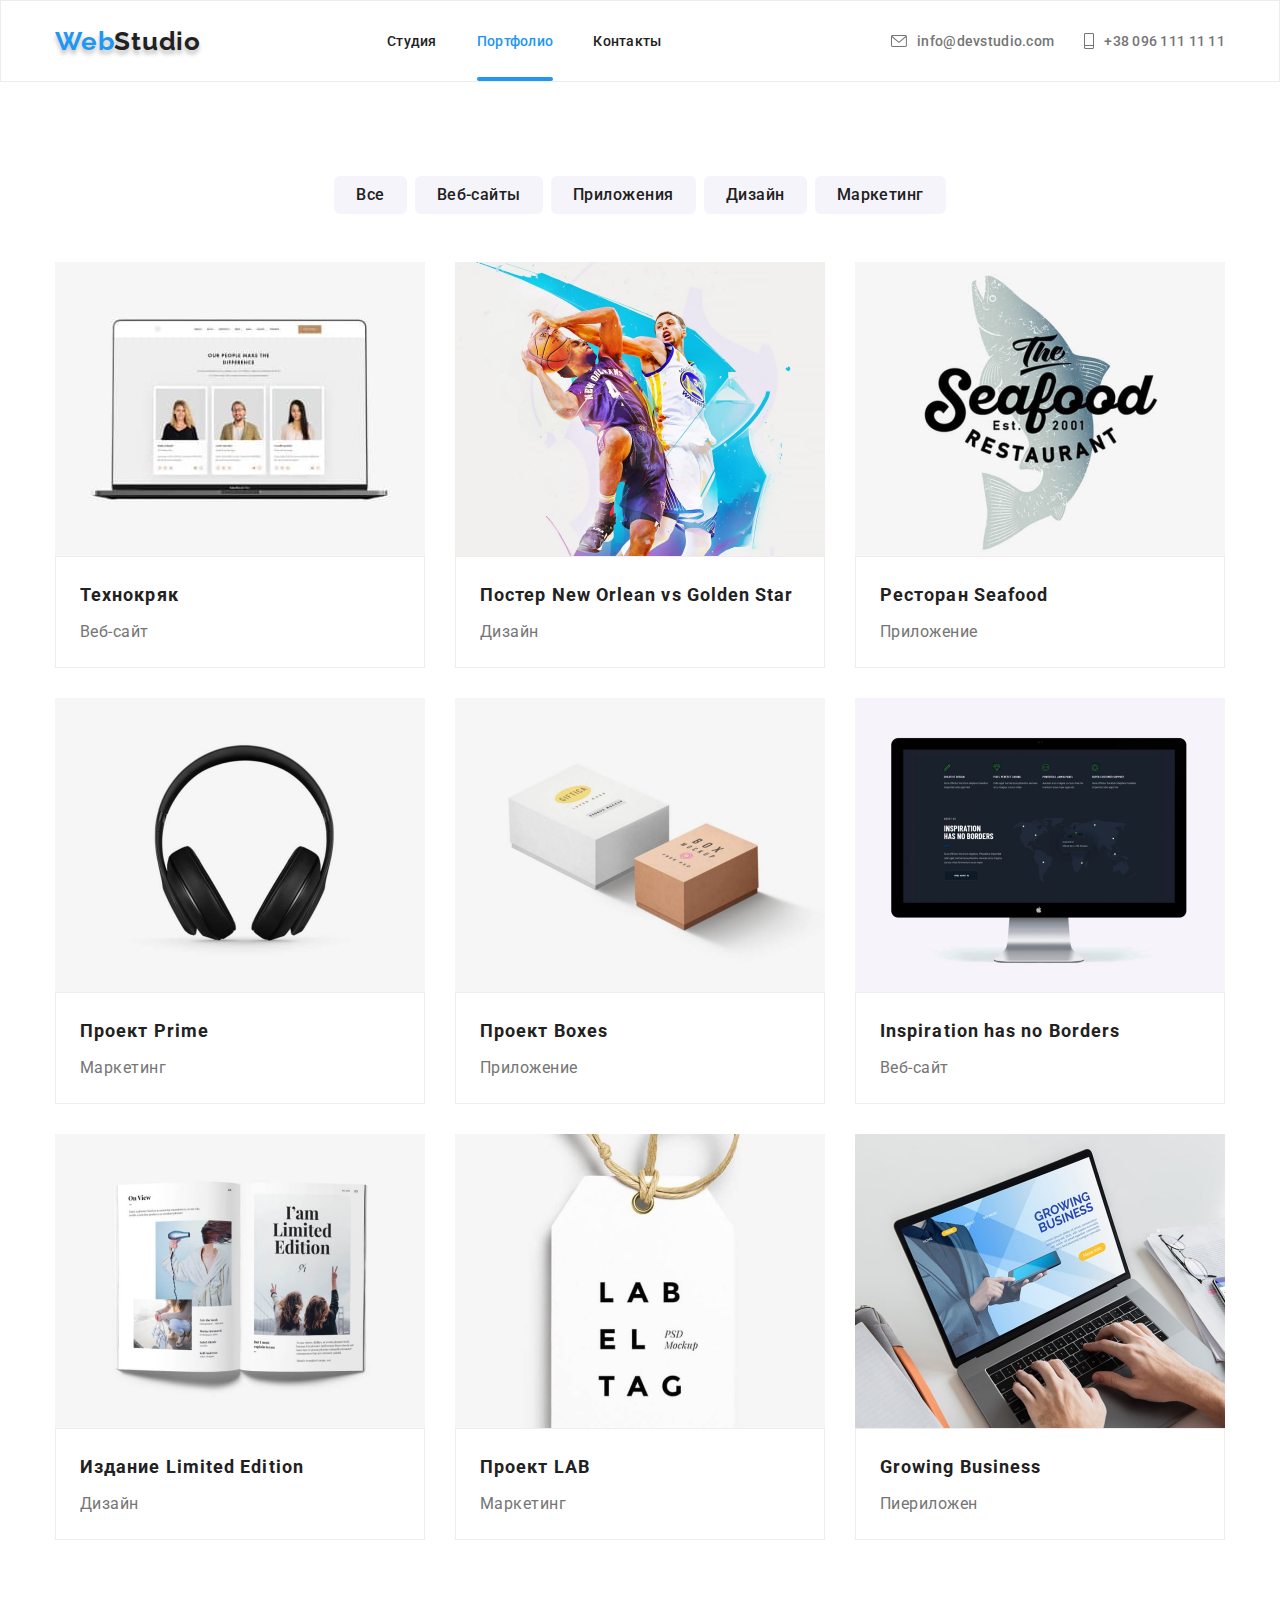
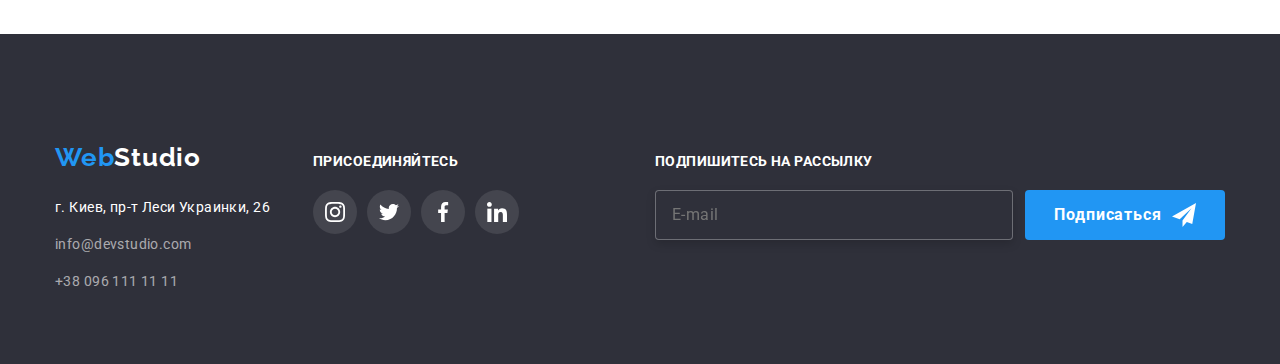
==== commit 9033c6c6: "7" ====
--- a/portfolio.html
+++ b/portfolio.html
@@ -75,7 +75,7 @@
             <a href="" class="mobile-link__menu">Контакти</a>
           </li>
         </ul>
-        <ul class="class" ="mobile-menu-contact">
+        <ul class="mobile-menu-contact">
           <li class="mobil-phone">
             <a class="mobile-phone__link" href="tel:+380961111111">+38 096 111 11 11</a>
           </li>
--- a/css/main.min.css
+++ b/css/main.min.css
@@ -1 +1 @@
-:root{--primary-text-color: #212121;--title-text-color: #2196f3;--accent-color: #757575;--primary-white-color: #ffffff}.visually-hidden{position:absolute;white-space:nowrap;width:1px;height:1px;overflow:hidden;border:0;padding:0;clip:rect(0 0 0 0);clip-path:inset(50%);margin:-1px}body{font-family:Roboto,sens-serif;margin:0px}h1,h2,h3,h4,p{margin-top:0;margin-bottom:0}ul,ol{list-style:none;margin-top:0;margin-bottom:0;padding-left:0}button{cursor:pointer}img{display:block;max-width:100%;height:auto}.section{padding-top:94px;padding-bottom:94px}.container{padding-left:15px;padding-right:15px;margin:0 auto}@media screen and (min-width: 480px){.container{width:480px}}@media screen and (min-width: 768px){.container{width:768px}}@media screen and (min-width: 1200px){.container{width:1200px}}a{text-decoration:none}.mobile-menu___container{position:relative;padding-left:25px;padding-top:48px;padding-bottom:48px;width:100vw;height:100vh;display:flex;flex-direction:column}.mobile-menu{position:fixed;width:100%;height:100%;max-height:796px;z-index:1000;top:0;left:0;background-color:#fff;box-shadow:0 0 0 100vmax rgba(0,0,0,.5);opacity:0;visibility:hidden;pointer-events:none;transition:opacity 250ms cubic-bezier(0.4, 0, 0.2, 1),visibility 250ms cubic-bezier(0.4, 0, 0.2, 1)}.mobile-menu.is-open{opacity:1;visibility:visible;pointer-events:auto}.mobile-menu__close-btn{position:absolute;top:10px;right:15px;background-color:rgba(0,0,0,0);border:none;padding:0;height:40px;cursor:pointer;color:#212121;transition:color 250ms cubic-bezier(0.4, 0, 0.2, 1)}.mobile-menu__close-btn:hover,.mobile-menu__close-btn:focus{color:var(--title-text-color)}.mobile-menu__close-icon{fill:currentColor}.mobile-menu-nav{margin-bottom:auto}.mobile-menu__item:not(:last-child){margin-bottom:32px}.mobile-menu__item-link{margin-bottom:302px}.mobil-phone{margin-bottom:32px}.mobile-mail{margin-bottom:64px}.mobile-link__menu{font-weight:500;font-size:40px;line-height:1.17;letter-spacing:.02em;color:#000;text-decoration:none;transition:color 250ms cubic-bezier(0.4, 0, 0.2, 1)}.mobile-link__menu:hover,.mobile-link__menu:focus{color:var(--title-text-color)}.mobile-menu-contact{margin-bottom:64px}.mobile-mail:not(:last-child){margin-bottom:32px}.mobile-phone__link{font-weight:500;font-size:34px;line-height:1.17;letter-spacing:.02em;color:#2196f3}.mobile-mail__link{font-weight:500;font-size:24px;line-height:1.16;letter-spacing:.02em;color:#757575;text-decoration:none}@media screen and (max-width: 450px){.mobile-mail__link{font-size:30px}}.mobile-social__link{font-weight:500;font-size:18px;line-height:1.22;letter-spacing:.02em;color:#2196f3;margin-right:10px}.mobile-info-link{display:flex;flex-wrap:wrap}.mobile-info-link__item:not(:last-child) .mobile-social__link::after{content:"";width:22px;height:0;border:1px solid rgba(33,33,33,.2);transform:rotate(90deg);margin-left:10px}.mobile-menu-open{background-color:rgba(0,0,0,0);border:none;padding:0}.mobile-menu-open{margin-left:auto;background-color:rgba(0,0,0,0);border:none;padding:0;height:40px}@media screen and (min-width: 768px){.mobile-menu-open{display:none}}.header{border:1px solid #ececec}.header__container{display:flex;align-items:center;justify-content:space-between}.logo{margin-right:93px;color:var(--title-text-color);text-shadow:0px 4px 4px rgba(0,0,0,.25);font-family:Raleway,cursive;font-family:"Raleway";font-weight:700;font-size:26px;line-height:1.19;letter-spacing:.03em;padding-top:16px;padding-bottom:16px;text-decoration:none}.logo__label{color:var(--primary-text-color)}@media screen and (min-width: 768px){.logo__label{padding-top:26px;padding-bottom:26px;font-size:26px;line-height:1.19}}@media screen and (min-width: 1200px){.logo__label{padding-top:24px;padding-bottom:25px}}.nav{display:flex;align-items:center}@media screen and (max-width: 767px){.nav{display:none}}@media screen and (min-width: 768px)and (max-width: 1199px){.nav{display:flex}}@media screen and (min-width: 1200px){.nav{display:flex;margin-left:93px}}.nav__link::after{content:"";left:0;bottom:-31px;position:absolute;display:block;width:100%;height:4px;border-radius:2px;margin-bottom:-1px;background-color:var(--title-text-color);opacity:0;transition:opacity 250ms cubic-bezier(0.4, 0, 0.2, 1)}.nav__link::after:hover::after,.nav__link::after:focus::after{opacity:1}.nav__link.nav__link__current{color:var(--title-text-color)}.nav__link.nav__link__current.nav__link__current::after{opacity:1}.nav-menu{display:flex;align-items:center}.nav__item:not(:last-child){margin-right:40px}.contacts__link{display:flex;align-items:center}.nav__link{position:relative;color:var(--primary-text-color);font-weight:500;font-size:14px;line-height:1.15;letter-spacing:.02em;text-decoration:none;transition:color 250ms cubic-bezier(0.4, 0, 0.2, 1)}.nav__link:hover,.nav__link:focus{color:var(--title-text-color)}@media screen and (max-width: 767px){.contacts{display:none}}@media screen and (min-width: 768px)and (max-width: 1199px){.contacts{margin-left:auto;padding-top:21px;padding-bottom:21px}}@media screen and (min-width: 1200px){.contacts{display:flex;margin-left:auto;padding-top:32px;padding-bottom:32px}}@media screen and (min-width: 768px)and (max-width: 1199px){.contacts__item:not(:last-child){margin-bottom:10px}}@media screen and (min-width: 1200px){.contacts__item:not(:last-child){margin-right:30px}}.contacts__icon,.contacts__icon{order:-1;margin-right:10px;fill:var(--accent-color)}.contacts__link{color:var(--accent-color);font-weight:500;font-size:14px;line-height:1.15;letter-spacing:.02em;text-decoration:none;transition:color 250ms cubic-bezier(0.4, 0, 0.2, 1)}.contacts__link:hover,.contacts__link:focus{color:var(--title-text-color)}.contacts__link:hover .contacts__icon,.contacts__link:focus .contacts__icon{fill:var(--title-text-color)}.contacts__link:hover .contacts__icon,.contacts__link:focus .contacts__icon{fill:var(--title-text-color)}.hero{text-align:center;margin-left:auto;margin-right:auto;background-color:#c4c4c4;background:linear-gradient(rgba(47, 48, 58, 0.4), rgba(47, 48, 58, 0.4)),url("../img/hero.background.jpg");background-size:cover;background-repeat:no-repeat;background-origin:border-box}@media screen and (min-width: 480px){.hero{width:480px}}@media screen and (min-width: 768px){.hero{width:768px}}@media screen and (min-width: 1200px){.hero{width:1200px}}.hero{background-image:url("../img/mob.Header.img-min.jpg");background-position:center top;background-repeat:no-repeat}@media screen and (min-device-pixel-ratio: 2)and (max-width: 767px),screen and (min-resolution: 192dpi)and (max-width: 767px),screen and (min-resolution: 2dppx)and (max-width: 767px){.hero{background-image:url("../img/Header2x.mob.img-min.jpg")}}@media screen and (min-width: 768px){.hero{background-image:url("../img/tab.Header.img-min.jpg")}}@media screen and (min-device-pixel-ratio: 2)and (min-width: 768px),screen and (min-resolution: 192dpi)and (min-width: 768px),screen and (min-resolution: 2dppx)and (min-width: 768px){.hero{background-image:url("../img/2x.tab.Header.img-min.jpg")}}@media screen and (min-width: 1200px){.hero{background-image:url("../img/hero.background.jpg")}}@media screen and (min-device-pixel-ratio: 2)and (min-width: 1200px),screen and (min-resolution: 192dpi)and (min-width: 1200px),screen and (min-resolution: 2dppx)and (min-width: 1200px){.hero{background-image:url("../img/2x.comp.hero.min.jpg")}}.hero{padding-top:200px;padding-bottom:200px}.hero__title{margin-bottom:30px;color:var(--primary-white-color);font-weight:900;font-size:44px;line-height:1.14;letter-spacing:.06em;text-transform:uppercase}.button{display:inline-block;padding:5px;text-decoration:none;border-radius:6px}.button{min-width:150px;padding:10px 32px 10px 32px;border-radius:4px;color:var(--primary-white-color);background-color:var(--title-text-color);font-weight:700;font-size:16px;line-height:1.9;letter-spacing:.06em;transition:background-color 250ms cubic-bezier(0.4, 0, 0.2, 1)}.button:hover,.button:focus{background-color:#188ce8}.hero__button{background-color:var(--title-text-color);color:var(--primary-white-color);border:none;text-decoration:none}@media screen and (min-width: 768px)and (max-width: 1199px){.products{display:flex;flex-wrap:wrap}}@media screen and (min-width: 1200px){.products{display:flex}}.products__item{max-width:450px}@media screen and (max-width: 1099px){.products__item:not(:last-child){margin-bottom:30px}}@media screen and (min-width: 768px){.products__item{flex-basis:calc((100% - 30px)/2)}}@media screen and (min-width: 768px)and (max-width: 1199px){.products__item:not(:nth-last-child(2n+1)){margin-right:30px}}@media screen and (min-width: 1200px){.products__item{flex-basis:calc((100% - 90px)/4)}.products__item:not(:last-child){margin-right:30px}}.products__box{margin-bottom:30px;display:flex;justify-content:center;align-items:center;width:100%;height:120px;background-color:#f5f4fa;border-radius:4px}.products__title{margin-bottom:10px;color:var(--primary-text-color);font-weight:700;font-size:14px;line-height:1.14;letter-spacing:.03em;text-transform:uppercase}@media screen and (max-width: 767px){.products__title{text-align:center}}.products__text{color:var(--accent-color);font-size:14px;line-height:2;letter-spacing:.03em}.works{padding-top:0px}.section__title{margin-bottom:50px;color:var(--primary-text-color);font-weight:700;font-size:36px;text-align:center;line-height:1.16;letter-spacing:.03em}.works{display:flex;gap:30px}@media screen and (max-width: 1200px){.section__no-pudding-top{display:none}}.works__box{position:relative}.works__text{display:flex;position:absolute;width:370px;height:70px;color:#fff;font-weight:700;font-size:14px;line-height:1.14;align-items:center;justify-content:center;letter-spacing:.03em;text-transform:uppercase;background-color:rgba(47,48,58,.8);bottom:0}.section__other-background{background-color:#f5f4fa}.section__title{margin-bottom:50px;font-weight:700;font-size:36px;text-align:center;line-height:1.16;letter-spacing:.03em}.team{max-width:100%;height:auto}@media screen and (min-width: 768px){.team{display:flex;flex-wrap:wrap;gap:30px}}.team__item{box-shadow:0px 1px 3px rgba(0,0,0,.12),0px 1px 1px rgba(0,0,0,.14),0px 2px 1px rgba(0,0,0,.2);border-radius:0px 0px 4px 4px;background-color:var(--primary-white-color)}@media screen and (min-width: 768px){.team__item{flex-basis:calc((100% - 30px)/2)}}@media screen and (min-width: 1200px){.team__item{flex-basis:calc((100% - 90px)/4)}}@media screen and (max-width: 768px){.team__item{justify-content:space-between;margin-bottom:30px}}.team__card{padding-top:30px;padding-bottom:30px;text-align:center}.team__title{margin-bottom:10px;color:var(--primary-text-color);font-weight:500;font-size:16px;line-height:1.18;letter-spacing:.03em}.team__text{margin-bottom:16px;color:var(--accent-color);font-size:16px;line-height:1.18;letter-spacing:.03em}.socials{display:flex;justify-content:center;gap:10px}.socials__link{display:flex;justify-content:center;align-items:center;width:44px;height:44px;border-radius:50%;background-color:var(--primary-white-color);transition:background-color 250ms cubic-bezier(0.4, 0, 0.2, 1),fill 250ms cubic-bezier(0.4, 0, 0.2, 1)}.socials__link:hover,.socials__link:focus{background-color:var(--title-text-color)}.socials__icon{fill:#afb1b8;transition:background-color 250ms cubic-bezier(0.4, 0, 0.2, 1),fill 250ms cubic-bezier(0.4, 0, 0.2, 1)}.socials__link:hover .socials__icon,.socials__link:focus .socials__icon{fill:var(--primary-white-color)}.section__title{margin-bottom:50px;color:var(--primary-text-color);font-weight:700;font-size:36px;text-align:center;line-height:1.16;letter-spacing:.03em}.clayens{display:flex;flex-wrap:wrap;gap:30px}.clayens__item{flex-basis:calc((100% - 30px)/2);height:92px}@media screen and (min-width: 768px){.clayens__item{flex-basis:calc((100% - 60px)/3)}}@media screen and (min-width: 1200px){.clayens__item{flex-basis:calc((100% - 150px)/6)}}.clayens__link{display:flex;justify-content:center;align-items:center;width:100%;height:100%;border:1px solid #afb1b8;border-radius:4px;transition:fill 250ms cubic-bezier(0.4, 0, 0.2, 1),border 250ms cubic-bezier(0.4, 0, 0.2, 1)}.clayens__link:hover,.clayens__link:focus{border:1px solid var(--title-text-color);fill:var(--title-text-color)}.clayens__icon{fill:#afb1b8;transition:fill 250ms cubic-bezier(0.4, 0, 0.2, 1),border 250ms cubic-bezier(0.4, 0, 0.2, 1)}.clayens__link:hover .clayens__icon,.clayens__link:focus .clayens__icon{fill:var(--title-text-color)}.footer{padding-top:60px;padding-bottom:60px;background-color:#2f303a}.footer__link{display:flex;justify-content:center;align-items:center;width:44px;height:44px;border-radius:50%;background-color:#44454e;transition:background-color 250ms cubic-bezier(0.4, 0, 0.2, 1),color 250ms cubic-bezier(0.4, 0, 0.2, 1)}.footer__link:hover,.footer__link:focus{background-color:var(--title-text-color)}.footer__link:hover .footer__icon,.footer__link:focus .footer__icon{fill:var(--primary-white-color)}.footer-container{align-items:baseline}@media screen and (max-width: 767px){.footer-container{text-align:center}}@media screen and (min-width: 768px){.footer-container{display:flex;flex-wrap:wrap;justify-content:space-around}}.footer__flex{flex-grow:1}.footer__text{margin-bottom:20px}.footer__logo{color:var(--title-text-color);font-family:Raleway,cursive;font-style:normal;font-weight:700;font-size:26px;line-height:1.2;letter-spacing:.03em;text-decoration:none}.footer__color{color:var(--primary-white-color)}.footer__suptitel{margin-bottom:9px}@media screen and (min-width: 1200px){.footer__suptitel{margin-top:9px}}@media screen and (max-width: 767px){.footer-form{display:block}}@media screen and (min-width: 768px)and (max-width: 1199px){.footer-form{display:flex;flex-direction:column;flex-wrap:wrap;align-items:center}}.footer__adress{color:var(--primary-white-color);font-style:normal;font-size:14px;line-height:2;letter-spacing:.03em;text-decoration:none}.footer__info{color:rgba(255,255,255,.6);font-style:normal;font-size:14px;line-height:2;letter-spacing:.03em;text-decoration:none}.footer__titel{margin-bottom:20px;color:var(--primary-white-color);font-weight:700;font-size:14px;line-height:1.14;letter-spacing:.03em;text-transform:uppercase}.footer__list{display:inline-flex;column-gap:10px}.footer__icon{fill:var(--primary-white-color)}@media screen and (min-width: 768px){.footer__send{margin-left:93px;flex-wrap:wrap}}.footer__sign{margin-top:60px;margin-bottom:20px;color:var(--primary-white-color);font-weight:700;font-size:14px;line-height:1.14;letter-spacing:.03em;text-transform:uppercase}.footer__mail{margin-right:12px;width:100%;height:50px;border:1px solid rgba(255,255,255,.3);filter:drop-shadow(0px 4px 4px rgba(0, 0, 0, 0.15));border-radius:4px;background:#2f303a}.footer__mail{padding:15px 0px 15px 16px;font-size:16px;line-height:1.25;letter-spacing:.03em;color:rgba(255,255,255,.6)}.footer__submit{margin-top:20px;justify-content:center;align-items:center;min-width:200px;align-self:center;padding:10px 28px 10px 28px;border-radius:4px;color:var(--primary-white-color);background-color:var(--title-text-color);font-weight:700;font-size:16px;line-height:1.9;letter-spacing:.06em;transition:background-color 250ms cubic-bezier(0.4, 0, 0.2, 1)}.footer__submit:hover,.footer__submit:focus{background-color:#188ce8}.footer__submit::after{content:"";display:inline-block;width:24px;height:24px;background-image:url("../img/icon send.svg");margin-left:10px}.footer__button{background-color:var(--title-text-color);color:var(--primary-white-color);border:none;text-decoration:none}.backdrop{position:fixed;top:0;left:0;width:100%;height:100%;z-index:100;background-color:rgba(0,0,0,.5);transition:opacity 250ms cubic-bezier(0.4, 0, 0.2, 1),visibility 250ms cubic-bezier(0.4, 0, 0.2, 1)}.backdrop.is-hidden{opacity:0;visibility:hidden;pointer-events:none}.backdrop.is-hidden .modal{transform:translate(-50%, -50%) scale(0.85);transition:transform 250ms cubic-bezier(0.4, 0, 0.2, 1),visibility 250ms cubic-bezier(0.4, 0, 0.2, 1)}.modal{position:absolute;top:50%;left:50%;padding:40px 40px;max-width:100%;transform:translate(-50%, -50%);width:450px;min-height:609px;background-color:#fff;transform:translate(-50%, -50%) scale(1);transition:transform 250ms cubic-bezier(0.4, 0, 0.2, 1)}@media screen and (min-width: 1199px){.modal{min-width:528px;min-height:581px}}@media screen and (max-height: 450px){.modal{margin-top:90px}}@media screen and (max-height: 485px){.modal{margin-top:70px}}@media screen and (max-height: 600px){.modal{margin-top:50px}}.modal__btn{position:absolute;top:10px;right:10px;display:flex;justify-content:center;align-items:center;width:30px;height:30px;border-radius:50%;background-color:rgba(0,0,0,0);border:1px solid #555;padding:0}.modal__btn:hover,.modal__btn:focus{border-color:var(--title-text-color)}.modal .modal__clone{transition:fill 250ms cubic-bezier(0.4, 0, 0.2, 1)}.modal__btn:hover .modal .modal__clone,.modal__btn:focus .modal .modal__clone{fill:var(--title-text-color)}.modal__text{margin-bottom:12px;font-weight:700;font-size:20px;line-height:1.15;text-align:center;letter-spacing:.03em;color:var(--primary-text-color)}.modal__form{display:flex;flex-direction:column}.modal__desc{display:block;font-size:14px;line-height:1.2;margin-bottom:4px;color:var(--accent-color)}.modal__wrapper{display:block;position:relative}.modal__field{margin-bottom:10px}.modal__input{width:100%;height:40px;border:1px solid rgba(33,33,33,.2);border-radius:4px;padding-left:42px;color:var(--primary-text-color);transition:border color 250ms cubic-bezier(0.4, 0, 0.2, 1)}.modal__input:focus{outline:none;border-color:var(--title-text-color)}.modal__input:focus+.modal__icon{fill:var(--title-text-color)}.modal__icon{position:absolute;top:50%;left:15px;transform:translate(0, -50%);display:block;transition:fill 250ms cubic-bezier(0.4, 0, 0.2, 1)}.modal__comment{margin-bottom:20px}.modal__massage{display:block;width:100%;height:120px;border:1px solid rgba(33,33,33,.2);padding:10px 16px;resize:none;border-radius:4px;font-size:12px;line-height:2;letter-spacing:.01em;transition:border-color 250ms cubic-bezier(0.4, 0, 0.2, 1)}.modal__massage:focus{outline:none;border-color:var(--title-text-color)}.modal__massage::placeholder{font-size:14px}.modal__check:checked+.modal__info::before{border-color:var(--title-text-color);background-color:var(--title-text-color);background-image:url("../img/Vector.svg");background-size:contain;background-origin:border-box;background-repeat:no-repeat}.modal__info{margin-bottom:30px;display:flex;align-items:center;justify-content:center;font-size:14px;line-height:2;letter-spacing:.03em;color:var(--accent-color)}.modal__info::before{display:block;width:16px;height:15px;border:2px solid #212121;cursor:pointer;border-radius:2px;margin-right:10px;content:""}.modal__check:focus+.modal__info::before::before{outline:2px solid var(--primary-white-color)}.modal__doc{display:flex;align-items:center;font-size:14px;line-height:2;letter-spacing:.03em;color:var(--title-text-color)}.modal__submit{min-width:150px;align-self:center;padding:10px 52px 10px 52px;border-radius:4px;color:var(--primary-white-color);background-color:var(--title-text-color);font-weight:700;font-size:16px;line-height:1.9;letter-spacing:.06em;transition:background-color 250ms cubic-bezier(0.4, 0, 0.2, 1)}.modal__submit:hover,.modal__submit:focus{background-color:#188ce8}.modal__button{background-color:var(--title-text-color);color:var(--primary-white-color);border:none;text-decoration:none}.main{display:flex;max-width:350px}@media screen and (max-width: 767px){.main{flex-wrap:wrap;margin-bottom:40px}}@media screen and (min-width: 768px)and (max-width: 1199px){.main{min-width:100%;margin-bottom:30px;justify-content:center}}@media screen and (min-width: 1200px){.main{min-width:100%;margin-bottom:48px;justify-content:center}}.main__list:not(:last-child){margin-right:8px}@media screen and (max-width: 767px){.button-list__item:nth-child(-n+3){margin-bottom:15px}}.button__type{padding:6px 22px 6px 22px;color:var(--primary-text-color);background-color:#f5f4fa;font-weight:500;font-size:16px;line-height:1.62;text-align:center;letter-spacing:.03em;text-decoration:none;cursor:pointer;border-radius:6px;transition:color 250ms cubic-bezier(0.4, 0, 0.2, 1),background-color 250ms cubic-bezier(0.4, 0, 0.2, 1),box-shadow 250ms cubic-bezier(0.4, 0, 0.2, 1)}.button__type:hover,.button__type:focus{color:var(--primary-white-color);background-color:var(--title-text-color);box-shadow:0px 3px 1px rgba(0,0,0,.1),0px 1px 2px rgba(0,0,0,.08),0px 2px 2px rgba(0,0,0,.12);border-radius:4px}.main__button{background-color:#f5f4fa;color:var(--primary-text-color);border:none;text-decoration:none}.main__button:hover{border:none;text-decoration:none}.foto{display:block}@media screen and (min-width: 768px){.foto{display:flex;flex-wrap:wrap;justify-content:space-between;row-gap:30px}}@media screen and (max-width: 767px){.info__element:not(:last-child){margin-bottom:30px}}.foto__link{display:block;transition:box-shadow 250ms cubic-bezier(0.4, 0, 0.2, 1)}.foto__link:hover .overlay,.foto__link:focus .overlay{transform:translate(0, 0)}.foto__link:hover,.foto__link:focus{box-shadow:0px 1px 1px rgba(0,0,0,.12),0px 4px 4px rgba(0,0,0,.06),1px 4px 6px rgba(0,0,0,.16)}.foto__link:hover:hover,.foto__link:hover:focus,.foto__link:focus:hover,.foto__link:focus:focus{box-shadow:0px 1px 1px rgba(0,0,0,.12),0px 4px 4px rgba(0,0,0,.06),1px 4px 6px rgba(0,0,0,.16)}@media screen and (min-width: 768px)and (max-width: 1199px){.foto__link:hover,.foto__link:focus{width:354px;display:flex;flex-direction:column;height:100%}}.foto__link{display:flex;flex-direction:column;height:100%;text-decoration:none}@media screen and (min-width: 768px){.info__element{flex-basis:calc((100% - 30px)/2)}}@media screen and (min-width: 1200px){.info__element{flex-basis:calc((100% - 60px)/3)}}.info__wrapper{position:relative;overflow:hidden}.overlay{display:flex;align-items:center;justify-content:center;position:absolute;padding:24px;left:0;top:0;width:100%;height:100%;overflow:hidden;font-size:18px;line-height:1.55;letter-spacing:.03em;color:var(--primary-white-color);background-color:rgba(33,150,243,.9);transform:translate(0, 100%);transition:transform 250ms cubic-bezier(0.4, 0, 0.2, 1),opacity 250ms cubic-bezier(0.4, 0, 0.2, 1)}.info__box{flex-grow:1;padding:20px 24px 20px 24px;background:#fff;border:1px solid #eee}.info__title{margin-bottom:4px;font-weight:700;font-size:18px;line-height:2;letter-spacing:.06em;color:var(--primary-text-color)}.info__text{font-size:16px;line-height:1.87;letter-spacing:.03em;color:var(--accent-color)}/*# sourceMappingURL=main.min.css.map */+:root{--primary-text-color: #212121;--title-text-color: #2196f3;--accent-color: #757575;--primary-white-color: #ffffff}.visually-hidden{position:absolute;white-space:nowrap;width:1px;height:1px;overflow:hidden;border:0;padding:0;clip:rect(0 0 0 0);clip-path:inset(50%);margin:-1px}body{font-family:Roboto,sens-serif;margin:0px}h1,h2,h3,h4,p{margin-top:0;margin-bottom:0}ul,ol{list-style:none;margin-top:0;margin-bottom:0;padding-left:0}button{cursor:pointer}img{display:block;max-width:100%;height:auto}.section{padding-top:94px;padding-bottom:94px}.container{padding-left:15px;padding-right:15px;margin:0 auto}@media screen and (min-width: 480px){.container{width:480px}}@media screen and (min-width: 768px){.container{width:768px}}@media screen and (min-width: 1200px){.container{width:1200px}}a{text-decoration:none}.mobile-menu___container{position:relative;padding-left:25px;padding-top:48px;padding-bottom:48px;width:100vw;height:100vh;display:flex;flex-direction:column}.mobile-menu{position:fixed;width:100%;height:100%;max-height:796px;z-index:1000;top:0;left:0;background-color:#fff;box-shadow:0 0 0 100vmax rgba(0,0,0,.5);opacity:0;visibility:hidden;pointer-events:none;transition:opacity 250ms cubic-bezier(0.4, 0, 0.2, 1),visibility 250ms cubic-bezier(0.4, 0, 0.2, 1)}.mobile-menu.is-open{opacity:1;visibility:visible;pointer-events:auto}.mobile-menu__close-btn{position:absolute;top:10px;right:15px;background-color:rgba(0,0,0,0);border:none;padding:0;height:40px;cursor:pointer;color:#212121;transition:color 250ms cubic-bezier(0.4, 0, 0.2, 1)}.mobile-menu__close-btn:hover,.mobile-menu__close-btn:focus{color:var(--title-text-color)}.mobile-menu__close-icon{fill:currentColor}.mobile-menu-nav{margin-bottom:auto}.mobile-menu__item:not(:last-child){margin-bottom:32px}.mobile-menu__item-link{margin-bottom:302px}.mobil-phone{margin-bottom:32px}.mobile-mail{margin-bottom:64px}.mobile-link__menu{font-weight:500;font-size:40px;line-height:1.17;letter-spacing:.02em;color:#000;text-decoration:none;transition:color 250ms cubic-bezier(0.4, 0, 0.2, 1)}.mobile-link__menu:hover,.mobile-link__menu:focus{color:var(--title-text-color)}.mobile-menu-contact{margin-bottom:64px}.mobile-mail:not(:last-child){margin-bottom:32px}.mobile-phone__link{font-weight:500;font-size:34px;line-height:1.17;letter-spacing:.02em;color:#2196f3}.mobile-mail__link{font-weight:500;font-size:24px;line-height:1.16;letter-spacing:.02em;color:#757575;text-decoration:none}@media screen and (max-width: 450px){.mobile-mail__link{font-size:30px}}.mobile-social__link{font-weight:500;font-size:18px;line-height:1.22;letter-spacing:.02em;color:#2196f3;margin-right:10px}.mobile-info-link{display:flex;flex-wrap:wrap}.mobile-info-link__item:not(:last-child) .mobile-social__link::after{content:"";width:22px;height:0;border:1px solid rgba(33,33,33,.2);transform:rotate(90deg);margin-left:10px}.mobile-menu-open{background-color:rgba(0,0,0,0);border:none;padding:0}.mobile-menu-open{margin-left:auto;background-color:rgba(0,0,0,0);border:none;padding:0;height:40px}@media screen and (min-width: 768px){.mobile-menu-open{display:none}}.header{border:1px solid #ececec}.header__container{display:flex;align-items:center;justify-content:space-between}.logo{margin-right:93px;color:var(--title-text-color);text-shadow:0px 4px 4px rgba(0,0,0,.25);font-family:Raleway,cursive;font-family:"Raleway";font-weight:700;font-size:26px;line-height:1.19;letter-spacing:.03em;padding-top:16px;padding-bottom:16px;text-decoration:none}.logo__label{color:var(--primary-text-color)}@media screen and (min-width: 768px){.logo__label{padding-top:26px;padding-bottom:26px;font-size:26px;line-height:1.19}}@media screen and (min-width: 1200px){.logo__label{padding-top:24px;padding-bottom:25px}}.nav{display:flex;align-items:center}@media screen and (max-width: 767px){.nav{display:none}}@media screen and (min-width: 768px)and (max-width: 1199px){.nav{display:flex}}@media screen and (min-width: 1200px){.nav{display:flex;margin-left:93px}}.nav__link::after{content:"";left:0;bottom:-31px;position:absolute;display:block;width:100%;height:4px;border-radius:2px;margin-bottom:-1px;background-color:var(--title-text-color);opacity:0;transition:opacity 250ms cubic-bezier(0.4, 0, 0.2, 1)}.nav__link::after:hover::after,.nav__link::after:focus::after{opacity:1}.nav__link.nav__link__current{color:var(--title-text-color)}.nav__link.nav__link__current.nav__link__current::after{opacity:1}.nav-menu{display:flex;align-items:center}.nav__item:not(:last-child){margin-right:40px}.contacts__link{display:flex;align-items:center}.nav__link{position:relative;color:var(--primary-text-color);font-weight:500;font-size:14px;line-height:1.15;letter-spacing:.02em;text-decoration:none;transition:color 250ms cubic-bezier(0.4, 0, 0.2, 1)}.nav__link:hover,.nav__link:focus{color:var(--title-text-color)}@media screen and (max-width: 767px){.contacts{display:none}}@media screen and (min-width: 768px)and (max-width: 1199px){.contacts{margin-left:auto;padding-top:21px;padding-bottom:21px}}@media screen and (min-width: 1200px){.contacts{display:flex;margin-left:auto;padding-top:32px;padding-bottom:32px}}@media screen and (min-width: 768px)and (max-width: 1199px){.contacts__item:not(:last-child){margin-bottom:10px}}@media screen and (min-width: 1200px){.contacts__item:not(:last-child){margin-right:30px}}.contacts__icon,.contacts__icon{order:-1;margin-right:10px;fill:var(--accent-color)}.contacts__link{color:var(--accent-color);font-weight:500;font-size:14px;line-height:1.15;letter-spacing:.02em;text-decoration:none;transition:color 250ms cubic-bezier(0.4, 0, 0.2, 1)}.contacts__link:hover,.contacts__link:focus{color:var(--title-text-color)}.contacts__link:hover .contacts__icon,.contacts__link:focus .contacts__icon{fill:var(--title-text-color)}.contacts__link:hover .contacts__icon,.contacts__link:focus .contacts__icon{fill:var(--title-text-color)}.hero{text-align:center;margin-left:auto;margin-right:auto;background-color:#c4c4c4;background:linear-gradient(rgba(47, 48, 58, 0.4), rgba(47, 48, 58, 0.4)),url("../img/hero.background.jpg");background-size:cover;background-repeat:no-repeat;background-origin:border-box}@media screen and (min-width: 480px){.hero{width:480px}}@media screen and (min-width: 768px){.hero{width:768px}}@media screen and (min-width: 1200px){.hero{width:1200px}}.hero{background-image:url("../img/mob.Header.img-min.jpg");background-position:center top;background-repeat:no-repeat}@media screen and (min-device-pixel-ratio: 2)and (max-width: 767px),screen and (min-resolution: 192dpi)and (max-width: 767px),screen and (min-resolution: 2dppx)and (max-width: 767px){.hero{background-image:url("../img/Header2x.mob.img-min.jpg")}}@media screen and (min-width: 768px){.hero{background-image:url("../img/tab.Header.img-min.jpg")}}@media screen and (min-device-pixel-ratio: 2)and (min-width: 768px),screen and (min-resolution: 192dpi)and (min-width: 768px),screen and (min-resolution: 2dppx)and (min-width: 768px){.hero{background-image:url("../img/2x.tab.Header.img-min.jpg")}}@media screen and (min-width: 1200px){.hero{background-image:url("../img/hero.background.jpg")}}@media screen and (min-device-pixel-ratio: 2)and (min-width: 1200px),screen and (min-resolution: 192dpi)and (min-width: 1200px),screen and (min-resolution: 2dppx)and (min-width: 1200px){.hero{background-image:url("../img/2x.comp.hero.min.jpg")}}.hero{padding-top:200px;padding-bottom:200px}.hero__title{margin-bottom:30px;color:var(--primary-white-color);font-weight:900;font-size:44px;line-height:1.14;letter-spacing:.06em;text-transform:uppercase}.button{display:inline-block;padding:5px;text-decoration:none;border-radius:6px}.button{min-width:150px;padding:10px 32px 10px 32px;border-radius:4px;color:var(--primary-white-color);background-color:var(--title-text-color);font-weight:700;font-size:16px;line-height:1.9;letter-spacing:.06em;transition:background-color 250ms cubic-bezier(0.4, 0, 0.2, 1)}.button:hover,.button:focus{background-color:#188ce8}.hero__button{background-color:var(--title-text-color);color:var(--primary-white-color);border:none;text-decoration:none}@media screen and (min-width: 768px)and (max-width: 1199px){.products{display:flex;flex-wrap:wrap}}@media screen and (min-width: 1200px){.products{display:flex}}.products__item{max-width:450px}@media screen and (max-width: 1099px){.products__item:not(:last-child){margin-bottom:30px}}@media screen and (min-width: 768px){.products__item{flex-basis:calc((100% - 30px)/2)}}@media screen and (min-width: 768px)and (max-width: 1199px){.products__item:not(:nth-last-child(2n+1)){margin-right:30px}}@media screen and (min-width: 1200px){.products__item{flex-basis:calc((100% - 90px)/4)}.products__item:not(:last-child){margin-right:30px}}.products__box{margin-bottom:30px;display:flex;justify-content:center;align-items:center;width:100%;height:120px;background-color:#f5f4fa;border-radius:4px}.products__title{margin-bottom:10px;color:var(--primary-text-color);font-weight:700;font-size:14px;line-height:1.14;letter-spacing:.03em;text-transform:uppercase}@media screen and (max-width: 767px){.products__title{text-align:center}}.products__text{color:var(--accent-color);font-size:14px;line-height:2;letter-spacing:.03em}.works{padding-top:0px}.section__title{margin-bottom:50px;color:var(--primary-text-color);font-weight:700;font-size:36px;text-align:center;line-height:1.16;letter-spacing:.03em}.works{display:flex;gap:30px}@media screen and (max-width: 1200px){.section__no-pudding-top{display:none}}.works__box{position:relative}.works__text{display:flex;position:absolute;width:370px;height:70px;color:#fff;font-weight:700;font-size:14px;line-height:1.14;align-items:center;justify-content:center;letter-spacing:.03em;text-transform:uppercase;background-color:rgba(47,48,58,.8);bottom:0}.section__other-background{background-color:#f5f4fa}.section__title{margin-bottom:50px;font-weight:700;font-size:36px;text-align:center;line-height:1.16;letter-spacing:.03em}.team{max-width:100%;height:auto}@media screen and (min-width: 768px){.team{display:flex;flex-wrap:wrap;gap:30px}}.team__item{box-shadow:0px 1px 3px rgba(0,0,0,.12),0px 1px 1px rgba(0,0,0,.14),0px 2px 1px rgba(0,0,0,.2);border-radius:0px 0px 4px 4px;background-color:var(--primary-white-color)}@media screen and (min-width: 768px){.team__item{flex-basis:calc((100% - 30px)/2)}}@media screen and (min-width: 1200px){.team__item{flex-basis:calc((100% - 90px)/4)}}@media screen and (max-width: 768px){.team__item{justify-content:space-between;margin-bottom:30px}}.team__card{padding-top:30px;padding-bottom:30px;text-align:center}.team__title{margin-bottom:10px;color:var(--primary-text-color);font-weight:500;font-size:16px;line-height:1.18;letter-spacing:.03em}.team__text{margin-bottom:16px;color:var(--accent-color);font-size:16px;line-height:1.18;letter-spacing:.03em}.socials{display:flex;justify-content:center;gap:10px}.socials__link{display:flex;justify-content:center;align-items:center;width:44px;height:44px;border-radius:50%;background-color:var(--primary-white-color);transition:background-color 250ms cubic-bezier(0.4, 0, 0.2, 1),fill 250ms cubic-bezier(0.4, 0, 0.2, 1)}.socials__link:hover,.socials__link:focus{background-color:var(--title-text-color)}.socials__icon{fill:#afb1b8;transition:background-color 250ms cubic-bezier(0.4, 0, 0.2, 1),fill 250ms cubic-bezier(0.4, 0, 0.2, 1)}.socials__link:hover .socials__icon,.socials__link:focus .socials__icon{fill:var(--primary-white-color)}.section__title{margin-bottom:50px;color:var(--primary-text-color);font-weight:700;font-size:36px;text-align:center;line-height:1.16;letter-spacing:.03em}.clayens{display:flex;flex-wrap:wrap;gap:30px}.clayens__item{flex-basis:calc((100% - 30px)/2);height:92px}@media screen and (min-width: 768px){.clayens__item{flex-basis:calc((100% - 60px)/3)}}@media screen and (min-width: 1200px){.clayens__item{flex-basis:calc((100% - 150px)/6)}}.clayens__link{display:flex;justify-content:center;align-items:center;width:100%;height:100%;border:1px solid #afb1b8;border-radius:4px;transition:fill 250ms cubic-bezier(0.4, 0, 0.2, 1),border 250ms cubic-bezier(0.4, 0, 0.2, 1)}.clayens__link:hover,.clayens__link:focus{border:1px solid var(--title-text-color);fill:var(--title-text-color)}.clayens__icon{fill:#afb1b8;transition:fill 250ms cubic-bezier(0.4, 0, 0.2, 1),border 250ms cubic-bezier(0.4, 0, 0.2, 1)}.clayens__link:hover .clayens__icon,.clayens__link:focus .clayens__icon{fill:var(--title-text-color)}.footer{padding-top:60px;padding-bottom:60px;background-color:#2f303a}.footer__link{display:flex;justify-content:center;align-items:center;width:44px;height:44px;border-radius:50%;background-color:#44454e;transition:background-color 250ms cubic-bezier(0.4, 0, 0.2, 1),color 250ms cubic-bezier(0.4, 0, 0.2, 1)}.footer__link:hover,.footer__link:focus{background-color:var(--title-text-color)}.footer__link:hover .footer__icon,.footer__link:focus .footer__icon{fill:var(--primary-white-color)}.footer-container{align-items:baseline}@media screen and (max-width: 767px){.footer-container{text-align:center}}@media screen and (min-width: 768px){.footer-container{display:flex;flex-wrap:wrap;text-align:center;justify-content:space-around;align-items:baseline}}@media screen and (min-width: 1200px){.footer-container{display:flex;justify-content:space-between;align-items:baseline;text-align:left}.footer-container .footer__box{display:flex}}.footer__text{margin-bottom:20px}.footer__logo{color:var(--title-text-color);font-family:Raleway,cursive;font-style:normal;font-weight:700;font-size:26px;line-height:1.2;letter-spacing:.03em;text-decoration:none}.footer__color{color:var(--primary-white-color)}.footer__suptitel{margin-bottom:9px}@media screen and (min-width: 1200px){.footer__suptitel{margin-top:9px}}@media screen and (max-width: 767px){.footer-form{display:block}}@media screen and (min-width: 768px)and (max-width: 1199px){.footer-form{display:flex;flex-direction:column;flex-wrap:wrap;align-items:center}}.footer__adress{color:var(--primary-white-color);font-style:normal;font-size:14px;line-height:2;letter-spacing:.03em;text-decoration:none}.footer__info{color:rgba(255,255,255,.6);font-style:normal;font-size:14px;line-height:2;letter-spacing:.03em;text-decoration:none}.footer__titel{margin-bottom:20px;color:var(--primary-white-color);font-weight:700;font-size:14px;line-height:1.14;letter-spacing:.03em;text-transform:uppercase}.footer__list{display:inline-flex;column-gap:10px}.footer__icon{fill:var(--primary-white-color)}@media screen and (min-width: 768px){.footer__send{margin-left:93px;flex-wrap:wrap}}.footer__sign{margin-top:60px;margin-bottom:20px;color:var(--primary-white-color);font-weight:700;font-size:14px;line-height:1.14;letter-spacing:.03em;text-transform:uppercase}.footer__mail{margin-right:12px;width:100%;height:50px;border:1px solid rgba(255,255,255,.3);filter:drop-shadow(0px 4px 4px rgba(0, 0, 0, 0.15));border-radius:4px;background:#2f303a}.footer__mail{margin-bottom:20px;width:450px;height:50px;padding:15px 0px 15px 16px;font-size:16px;line-height:1.25;letter-spacing:.03em;color:rgba(255,255,255,.6)}@media screen and (max-width: 480px){.footer__mail{width:100%}}@media screen and (min-width: 1200px){.footer__mail{margin-right:12px;margin-bottom:0px;max-width:358px}}.footer__submit{display:inline-flex;justify-content:center;align-items:center;min-width:200px;align-self:center;padding:10px 28px 10px 28px;border-radius:4px;color:var(--primary-white-color);background-color:var(--title-text-color);font-weight:700;font-size:16px;line-height:1.9;letter-spacing:.06em;transition:background-color 250ms cubic-bezier(0.4, 0, 0.2, 1)}.footer__submit:hover,.footer__submit:focus{background-color:#188ce8}@media screen and (min-width: 1200px){.footer__submit{display:inline-flex}}.footer__submit::after{content:"";display:inline-block;width:24px;height:24px;background-image:url("../img/icon send.svg");margin-left:10px}.footer__button{background-color:var(--title-text-color);color:var(--primary-white-color);border:none;text-decoration:none}.backdrop{position:fixed;top:0;left:0;width:100%;height:100%;z-index:100;background-color:rgba(0,0,0,.5);transition:opacity 250ms cubic-bezier(0.4, 0, 0.2, 1),visibility 250ms cubic-bezier(0.4, 0, 0.2, 1)}.backdrop.is-hidden{opacity:0;visibility:hidden;pointer-events:none}.backdrop.is-hidden .modal{transform:translate(-50%, -50%) scale(0.85);transition:transform 250ms cubic-bezier(0.4, 0, 0.2, 1),visibility 250ms cubic-bezier(0.4, 0, 0.2, 1)}.modal{position:absolute;top:50%;left:50%;padding:40px 40px;max-width:100%;transform:translate(-50%, -50%);width:450px;min-height:609px;background-color:#fff;transform:translate(-50%, -50%) scale(1);transition:transform 250ms cubic-bezier(0.4, 0, 0.2, 1)}@media screen and (min-width: 1199px){.modal{min-width:528px;min-height:581px}}@media screen and (max-height: 450px){.modal{margin-top:90px}}@media screen and (max-height: 485px){.modal{margin-top:70px}}@media screen and (max-height: 600px){.modal{margin-top:50px}}.modal__btn{position:absolute;top:10px;right:10px;display:flex;justify-content:center;align-items:center;width:30px;height:30px;border-radius:50%;background-color:rgba(0,0,0,0);border:1px solid #555;padding:0}.modal__btn:hover,.modal__btn:focus{border-color:var(--title-text-color)}.modal .modal__clone{transition:fill 250ms cubic-bezier(0.4, 0, 0.2, 1)}.modal__btn:hover .modal .modal__clone,.modal__btn:focus .modal .modal__clone{fill:var(--title-text-color)}.modal__text{margin-bottom:12px;font-weight:700;font-size:20px;line-height:1.15;text-align:center;letter-spacing:.03em;color:var(--primary-text-color)}.modal__form{display:flex;flex-direction:column}.modal__desc{display:block;font-size:14px;line-height:1.2;margin-bottom:4px;color:var(--accent-color)}.modal__wrapper{display:block;position:relative}.modal__field{margin-bottom:10px}.modal__input{width:100%;height:40px;border:1px solid rgba(33,33,33,.2);border-radius:4px;padding-left:42px;color:var(--primary-text-color);transition:border color 250ms cubic-bezier(0.4, 0, 0.2, 1)}.modal__input:focus{outline:none;border-color:var(--title-text-color)}.modal__input:focus+.modal__icon{fill:var(--title-text-color)}.modal__icon{position:absolute;top:50%;left:15px;transform:translate(0, -50%);display:block;transition:fill 250ms cubic-bezier(0.4, 0, 0.2, 1)}.modal__comment{margin-bottom:20px}.modal__massage{display:block;width:100%;height:120px;border:1px solid rgba(33,33,33,.2);padding:10px 16px;resize:none;border-radius:4px;font-size:12px;line-height:2;letter-spacing:.01em;transition:border-color 250ms cubic-bezier(0.4, 0, 0.2, 1)}.modal__massage:focus{outline:none;border-color:var(--title-text-color)}.modal__massage::placeholder{font-size:14px}.modal__check:checked+.modal__info::before{border-color:var(--title-text-color);background-color:var(--title-text-color);background-image:url("../img/Vector.svg");background-size:contain;background-origin:border-box;background-repeat:no-repeat}.modal__info{margin-bottom:30px;display:flex;align-items:center;justify-content:center;font-size:14px;line-height:2;letter-spacing:.03em;color:var(--accent-color)}.modal__info::before{display:block;width:16px;height:15px;border:2px solid #212121;cursor:pointer;border-radius:2px;margin-right:10px;content:""}.modal__check:focus+.modal__info::before::before{outline:2px solid var(--primary-white-color)}.modal__doc{display:flex;align-items:center;font-size:14px;line-height:2;letter-spacing:.03em;color:var(--title-text-color)}.modal__submit{min-width:150px;align-self:center;padding:10px 52px 10px 52px;border-radius:4px;color:var(--primary-white-color);background-color:var(--title-text-color);font-weight:700;font-size:16px;line-height:1.9;letter-spacing:.06em;transition:background-color 250ms cubic-bezier(0.4, 0, 0.2, 1)}.modal__submit:hover,.modal__submit:focus{background-color:#188ce8}.modal__button{background-color:var(--title-text-color);color:var(--primary-white-color);border:none;text-decoration:none}.main{display:flex;max-width:350px}@media screen and (max-width: 767px){.main{flex-wrap:wrap;margin-bottom:40px}}@media screen and (min-width: 768px)and (max-width: 1199px){.main{min-width:100%;margin-bottom:30px;justify-content:center}}@media screen and (min-width: 1200px){.main{min-width:100%;margin-bottom:48px;justify-content:center}}.main__list:not(:last-child){margin-right:8px}@media screen and (max-width: 767px){.button-list__item:nth-child(-n+3){margin-bottom:15px}}.button__type{padding:6px 22px 6px 22px;color:var(--primary-text-color);background-color:#f5f4fa;font-weight:500;font-size:16px;line-height:1.62;text-align:center;letter-spacing:.03em;text-decoration:none;cursor:pointer;border-radius:6px;transition:color 250ms cubic-bezier(0.4, 0, 0.2, 1),background-color 250ms cubic-bezier(0.4, 0, 0.2, 1),box-shadow 250ms cubic-bezier(0.4, 0, 0.2, 1)}.button__type:hover,.button__type:focus{color:var(--primary-white-color);background-color:var(--title-text-color);box-shadow:0px 3px 1px rgba(0,0,0,.1),0px 1px 2px rgba(0,0,0,.08),0px 2px 2px rgba(0,0,0,.12);border-radius:4px}.main__button{background-color:#f5f4fa;color:var(--primary-text-color);border:none;text-decoration:none}.main__button:hover{border:none;text-decoration:none}.foto{display:block}@media screen and (min-width: 768px){.foto{display:flex;flex-wrap:wrap;justify-content:space-between;row-gap:30px}}@media screen and (max-width: 767px){.info__element:not(:last-child){margin-bottom:30px}}.foto__link{display:block;transition:box-shadow 250ms cubic-bezier(0.4, 0, 0.2, 1)}.foto__link:hover .overlay,.foto__link:focus .overlay{transform:translate(0, 0)}.foto__link:hover,.foto__link:focus{box-shadow:0px 1px 1px rgba(0,0,0,.12),0px 4px 4px rgba(0,0,0,.06),1px 4px 6px rgba(0,0,0,.16)}.foto__link:hover:hover,.foto__link:hover:focus,.foto__link:focus:hover,.foto__link:focus:focus{box-shadow:0px 1px 1px rgba(0,0,0,.12),0px 4px 4px rgba(0,0,0,.06),1px 4px 6px rgba(0,0,0,.16)}@media screen and (min-width: 768px)and (max-width: 1199px){.foto__link:hover,.foto__link:focus{width:354px;display:flex;flex-direction:column;height:100%}}.foto__link{display:flex;flex-direction:column;height:100%;text-decoration:none}@media screen and (min-width: 768px){.info__element{flex-basis:calc((100% - 30px)/2)}}@media screen and (min-width: 1200px){.info__element{flex-basis:calc((100% - 60px)/3)}}.info__wrapper{position:relative;overflow:hidden}.overlay{display:flex;align-items:center;justify-content:center;position:absolute;padding:24px;left:0;top:0;width:100%;height:100%;overflow:hidden;font-size:18px;line-height:1.55;letter-spacing:.03em;color:var(--primary-white-color);background-color:rgba(33,150,243,.9);transform:translate(0, 100%);transition:transform 250ms cubic-bezier(0.4, 0, 0.2, 1),opacity 250ms cubic-bezier(0.4, 0, 0.2, 1)}.info__box{flex-grow:1;padding:20px 24px 20px 24px;background:#fff;border:1px solid #eee}.info__title{margin-bottom:4px;font-weight:700;font-size:18px;line-height:2;letter-spacing:.06em;color:var(--primary-text-color)}.info__text{font-size:16px;line-height:1.87;letter-spacing:.03em;color:var(--accent-color)}/*# sourceMappingURL=main.min.css.map */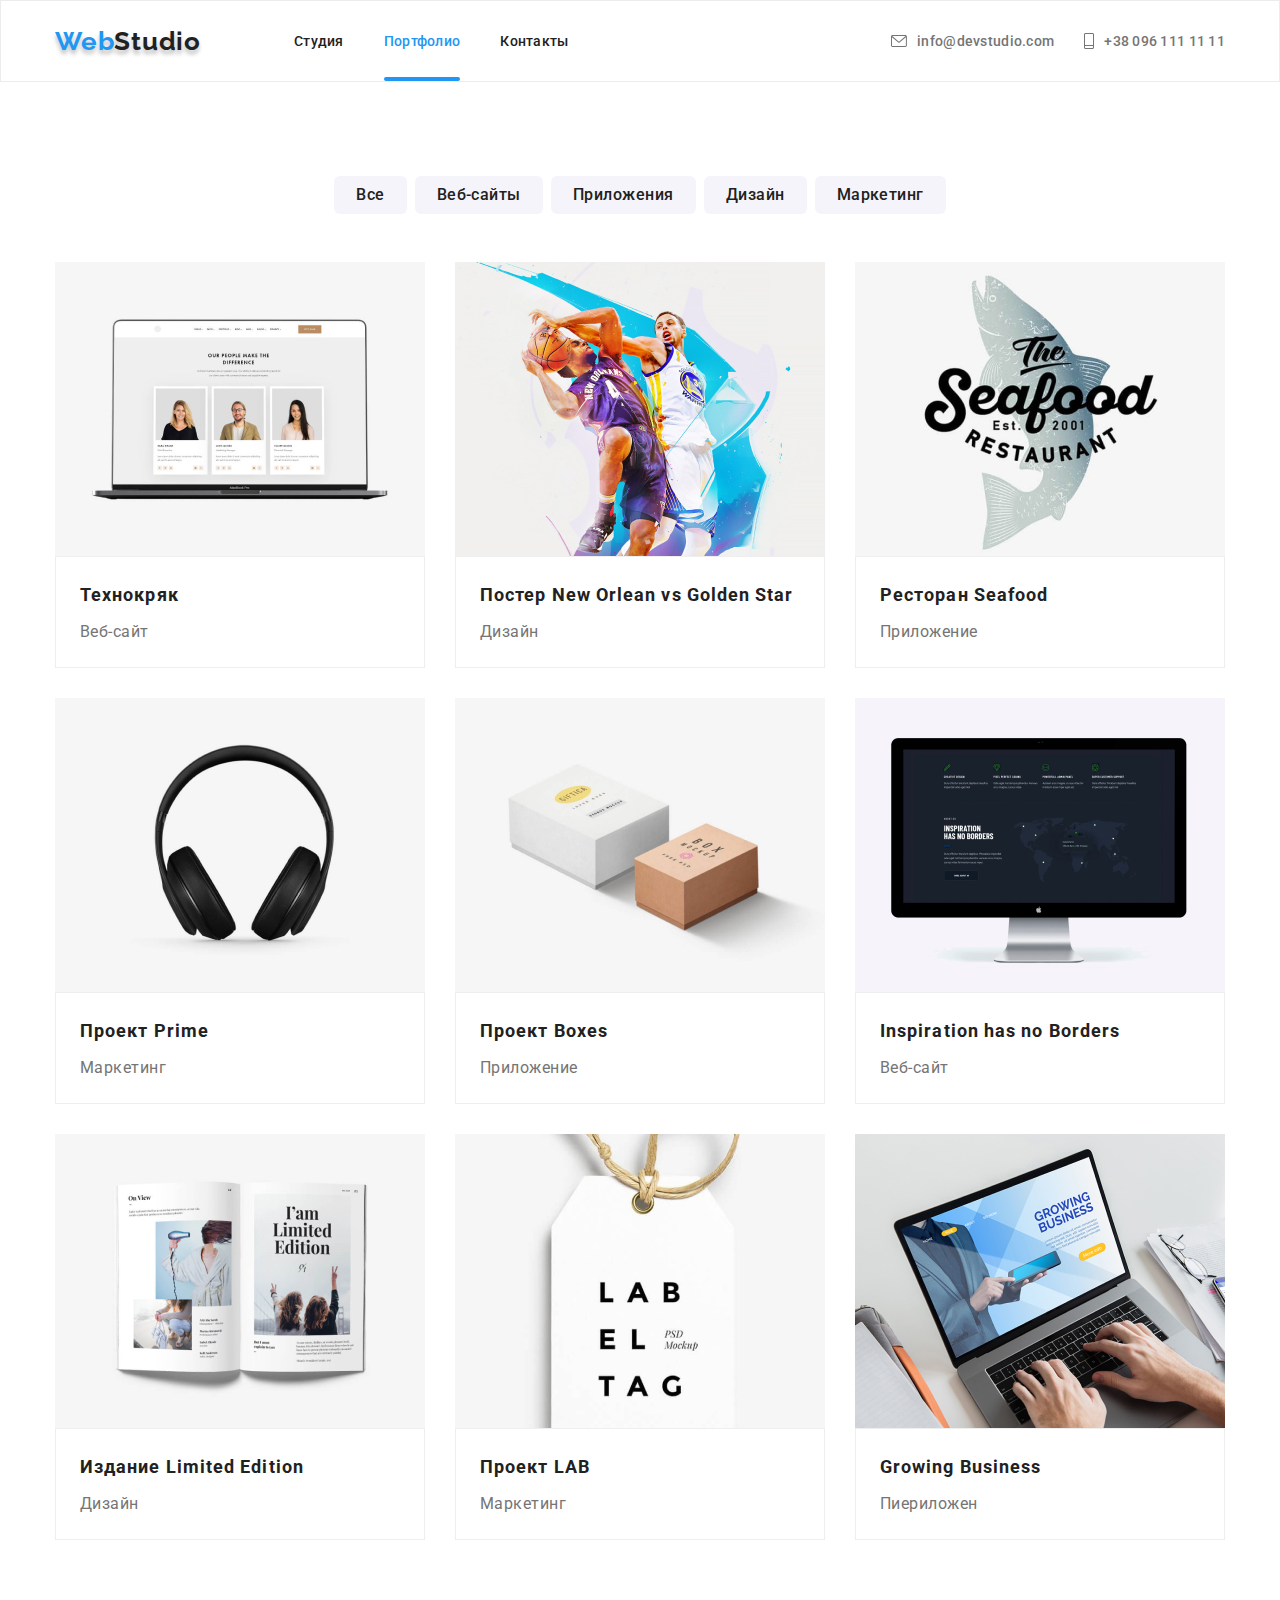
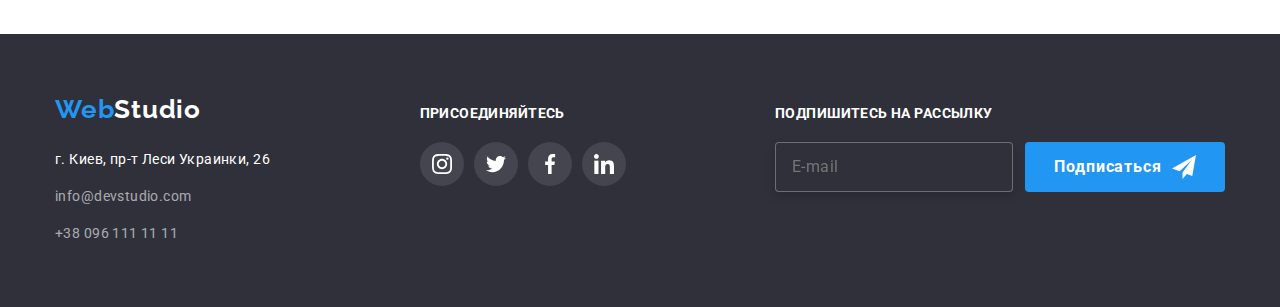
==== commit 2992765e: "5" ====
--- a/portfolio.html
+++ b/portfolio.html
@@ -126,23 +126,22 @@
                 <div class="info__wrapper">
                   <picture>
                     <source
-                      srcset="./img/img.jpg, ./img/2x.comp.img.jpg"
-                      media="(min-width: 1200px)"
-                    />
-
-                    <source
-                      srcset="./img/2x.tab.img(12)-min.jpg, ./img/tab.img(12)-min.jpg"
+                      srcset="./img/comp/portfolio1-1x.jpg 1x, ./img/comp/portfolio1-2x.jpg 2x"
+                      media="(min-width: 1200px)"
+                    />
+
+                    <source
+                      srcset="./img/tablet/portfolio1-1x.jpg 1x, ./img/tablet/portfolio1-2x.jpg 2x"
                       media="(min-width: 768px)"
                     />
 
                     <source
-                      srcset="./img/mob.img(12)-min.jpg, ./img/2x.mob.img(12).jpg"
-                      media="(max-width: 767px)"
-                    />
-
-                    <img src="./images/mobile/portfolio1-1x.jpg" alt="Portfolio №1" />
-                  </picture>
-
+                      srcset="./img/mobile/portfolio1-1x.jpg 1x, ./img/mobile/portfolio1-2x.jpg 2x"
+                      media="(max-width: 767px)"
+                    />
+
+                    <img src="./img/mobile/portfolio1-1x.jpg" alt="Portfolio №1" />
+                  </picture>
                   <p class="overlay">
                     Ресурс пропонує комплексні пропозиції з різним рівнем функціоналу та сервісів.
                     Все це дозволить відвідувачу отримати вичерпні відомості про компанію чи
@@ -160,21 +159,20 @@
                 <div class="info__wrapper">
                   <picture>
                     <source
-                      srcset="./img/2x.comp.img(1)-min.jpg, ./img/img(11).jpg"
-                      media="(min-width: 1200px)"
-                    />
-
-                    <source
-                      srcset="./img/2x.tab.img(11)-min.jpg, ./img/2x.tab.img(11)-min.jpg"
+                      srcset="./img/comp/portfolio2-1x.jpg 1x, ./img/comp/portfolio2-2x.jpg 2x"
+                      media="(min-width: 1200px)"
+                    />
+
+                    <source
+                      srcset="./img/tablet/portfolio2-1x.jpg 1x, ./img/tablet/portfolio2-2x.jpg 2x"
                       media="(min-width: 768px)"
                     />
 
                     <source
-                      srcset="./img/2x.mob.img(11)-min.jpg, .jpg./img/mob.img(11)-min.jpg"
-                      media="(max-width: 767px)"
-                    />
-
-                    <img src="./images/mobile/portfolio1-1x.jpg" alt="Portfolio №1" />
+                      srcset="./img/mobile/portfolio2-1x.jpg 1x, ./img/mobile/portfolio2-2x.jpg 2x"
+                      media="(max-width: 767px)"
+                    />
+                    <img src="./img/mobile/portfolio2-1x.jpg" alt="Portfolio №2" />
                   </picture>
                   <p class="overlay">
                     Ресурс пропонує комплексні пропозиції з різним рівнем функціоналу та сервісів.
@@ -193,21 +191,18 @@
                 <div class="info__wrapper">
                   <picture>
                     <source
-                      srcset="./img/2x.comp.img(2)-min.jpg, ./img/img(6).jpg"
-                      media="(min-width: 1200px)"
-                    />
-
-                    <source
-                      srcset="./img/2x.tab.img(10)-min.jpg, ./img/2x.tab.img(10)-min.jpg"
-                      media="(min-width: 768px)"
-                    />
-
-                    <source
-                      srcset="./img/2x.mob.img(10)-min.jpg, .jpg./img/mob.img(10)-min.jpg"
-                      media="(max-width: 767px)"
-                    />
-
-                    <img src="./images/mobile/portfolio1-1x.jpg" alt="Portfolio №1" />
+                      srcset="./img/mobile/portfolio3-1x.jpg 1x, ./img/mobile/portfolio3-2x.jpg 2x"
+                      media="(max-width: 767px)"
+                    />
+                    <source
+                      srcset="./img/tablet/portfolio3-1x.jpg 1x, ./img/tablet/portfolio3-2x.jpg 2x"
+                      media="(max-width: 1199px)"
+                    />
+                    <source
+                      srcset="./img/comp/portfolio3-1x.jpg 1x, ./img/comp/portfolio3-2x.jpg 2x"
+                      media="(min-width: 1200px)"
+                    />
+                    <img src="./img/mobile/portfolio3-1x.jpg" alt="Portfolio №3" />
                   </picture>
 
                   <p class="overlay">
@@ -227,21 +222,18 @@
                 <div class="info__wrapper">
                   <picture>
                     <source
-                      srcset="./img/2x.comp.img(3)-min.jpg, ./img/img(7).jpg"
-                      media="(min-width: 1200px)"
-                    />
-
-                    <source
-                      srcset="./img/2x.tab.img(9)-min.jpg, ./img/tab.img(9)-min.jpg"
-                      media="(min-width: 768px)"
-                    />
-
-                    <source
-                      srcset="./img/2x.mob.img(9)-min.jpg, ./img/mob.img(9)-min.jpg"
-                      media="(max-width: 767px)"
-                    />
-
-                    <img src="./images/mobile/portfolio1-1x.jpg" alt="Portfolio №1" />
+                      srcset="./img/mobile/portfolio4-1x.jpg 1x, ./img/mobile/portfolio4-2x.jpg 2x"
+                      media="(max-width: 767px)"
+                    />
+                    <source
+                      srcset="./img/tablet/portfolio4-1x.jpg 1x, ./img/tablet/portfolio4-2x.jpg 2x"
+                      media="(max-width: 1199px)"
+                    />
+                    <source
+                      srcset="./img/comp/portfolio4-1x.jpg 1x, ./img/comp/portfolio4-2x.jpg 2x"
+                      media="(min-width: 1200px)"
+                    />
+                    <img src="./img/mobile/portfolio4-1x.jpg" alt="Portfolio №4" />
                   </picture>
                   <p class="overlay">
                     Ресурс пропонує комплексні пропозиції з різним рівнем функціоналу та сервісів.
@@ -260,21 +252,18 @@
                 <div class="info__wrapper">
                   <picture>
                     <source
-                      srcset="./img/2x.comp.img(4)-min.jpg, ./img/img(8).jpg"
-                      media="(min-width: 1200px)"
-                    />
-
-                    <source
-                      srcset="./img/tab.img(8)-min.jpg, ./img/2x.tab.img(8)-min.jpg"
-                      media="(min-width: 768px)"
-                    />
-
-                    <source
-                      srcset="./img/mob.img(8)-min.jpg, ./img/2x.mob.img(8)-min.jpg"
-                      media="(max-width: 767px)"
-                    />
-
-                    <img src="./images/mobile/portfolio1-1x.jpg" alt="Portfolio №1" />
+                      srcset="./img/mobile/portfolio5-1x.jpg 1x, ./img/mobile/portfolio5-2x.jpg 2x"
+                      media="(max-width: 767px)"
+                    />
+                    <source
+                      srcset="./img/tablet/portfolio5-1x.jpg 1x, ./img/tablet/portfolio5-2x.jpg 2x"
+                      media="(max-width: 1199px)"
+                    />
+                    <source
+                      srcset="./img/comp/portfolio5-1x.jpg 1x, ./img/comp/portfolio5-2x.jpg 2x"
+                      media="(min-width: 1200px)"
+                    />
+                    <img src="./img/mobile/portfolio5-1x.jpg" alt="Portfolio №5" />
                   </picture>
                   <p class="overlay">
                     Ресурс пропонує комплексні пропозиції з різним рівнем функціоналу та сервісів.
@@ -293,21 +282,18 @@
                 <div class="info__wrapper">
                   <picture>
                     <source
-                      srcset="./img/2x.comp.(16)img.jpg, ./img/img(9).jpg"
-                      media="(min-width: 1200px)"
-                    />
-
-                    <source
-                      srcset="./img/2x.tab.img(7)-min.jpg, ./img/tab.img(7)-min.jpg"
-                      media="(min-width: 768px)"
-                    />
-
-                    <source
-                      srcset="./img/mob.img(7)-min.jpg, ./img/2x.mob.img(7)-min.jpg"
-                      media="(max-width: 767px)"
-                    />
-
-                    <img src="./images/mobile/portfolio1-1x.jpg" alt="Portfolio №1" />
+                      srcset="./img/mobile/portfolio6-1x.jpg 1x, ./img/mobile/portfolio6-2x.jpg 2x"
+                      media="(max-width: 767px)"
+                    />
+                    <source
+                      srcset="./img/tablet/portfolio6-1x.jpg 1x, ./img/tablet/portfolio6-2x.jpg 2x"
+                      media="(max-width: 1199px)"
+                    />
+                    <source
+                      srcset="./img/comp/portfolio6-1x.jpg 1x, ./img/comp/portfolio6-2x.jpg 2x"
+                      media="(min-width: 1200px)"
+                    />
+                    <img src="./img/mobile/portfolio6-1x.jpg" alt="Portfolio №6" />
                   </picture>
                   <p class="overlay">
                     Ресурс пропонує комплексні пропозиції з різним рівнем функціоналу та сервісів.
@@ -326,21 +312,18 @@
                 <div class="info__wrapper">
                   <picture>
                     <source
-                      srcset="./img/2x.comp.img(5)-min.jpg, ./img/img(10).jpg"
-                      media="(min-width: 1200px)"
-                    />
-
-                    <source
-                      srcset="./img/tab.img(6)-min.jpg, ./img/2x.tab.img(6)-min.jpg"
-                      media="(min-width: 768px)"
-                    />
-
-                    <source
-                      srcset="./img/mob.img(6)-min.jpg, ./img/2x.mob.img(6)-min.jpg"
-                      media="(max-width: 767px)"
-                    />
-
-                    <img src="./images/mobile/portfolio1-1x.jpg" alt="Portfolio №1" />
+                      srcset="./img/mobile/portfolio7-1x.jpg 1x, ./img/mobile/portfolio7-2x.jpg 2x"
+                      media="(max-width: 767px)"
+                    />
+                    <source
+                      srcset="./img/tablet/portfolio7-1x.jpg 1x, ./img/tablet/portfolio7-2x.jpg 2x"
+                      media="(max-width: 1199px)"
+                    />
+                    <source
+                      srcset="./img/comp/portfolio7-1x.jpg 1x, ./img/comp/portfolio7-2x.jpg 2x"
+                      media="(min-width: 1200px)"
+                    />
+                    <img src="./img/mobile/portfolio7-1x.jpg" alt="Portfolio №7" />
                   </picture>
                   <p class="overlay">
                     Ресурс пропонує комплексні пропозиції з різним рівнем функціоналу та сервісів.
@@ -359,21 +342,18 @@
                 <div class="info__wrapper">
                   <picture>
                     <source
-                      srcset="./img/2x.comp.img(6)-min.jpg, ./img/img(11).jpg"
-                      media="(min-width: 1200px)"
-                    />
-
-                    <source
-                      srcset="./img/tab.img(5)-min.jpg, ./img/2x.tab.img(5)-min.jpg"
-                      media="(min-width: 768px)"
-                    />
-
-                    <source
-                      srcset="./img/mob.img(5)-min.jpg, ./img/2x.mob.img(5)-min.jpg"
-                      media="(max-width: 767px)"
-                    />
-
-                    <img src="./images/mobile/portfolio1-1x.jpg" alt="Portfolio №1" />
+                      srcset="./img/mobile/portfolio8-1x.jpg 1x, ./img/mobile/portfolio8-2x.jpg 2x"
+                      media="(max-width: 767px)"
+                    />
+                    <source
+                      srcset="./img/tablet/portfolio8-1x.jpg 1x, ./img/tablet/portfolio8-2x.jpg 2x"
+                      media="(max-width: 1199px)"
+                    />
+                    <source
+                      srcset="./img/comp/portfolio8-1x.jpg 1x, ./img/comp/portfolio8-2x.jpg 2x"
+                      media="(min-width: 1200px)"
+                    />
+                    <img src="./img/mobile/portfolio8-1x.jpg" alt="Portfolio №8" />
                   </picture>
                   <p class="overlay">
                     Ресурс пропонує комплексні пропозиції з різним рівнем функціоналу та сервісів.
@@ -392,21 +372,18 @@
                 <div class="info__wrapper">
                   <picture>
                     <source
-                      srcset="./img/2x.comp.img(7)-min.jpg, ./img/img(12).jpg"
-                      media="(min-width: 1200px)"
-                    />
-
-                    <source
-                      srcset="./img/tab.img(4)-min.jpg, ./img/2x.tab.img(4)-min.jpg"
-                      media="(min-width: 768px)"
-                    />
-
-                    <source
-                      srcset="./img/mob.img(4)-min.jpg, ./img/2x.mob.img(4)-min.jpg"
-                      media="(max-width: 767px)"
-                    />
-
-                    <img src="./images/mobile/portfolio1-1x.jpg" alt="Portfolio №1" />
+                      srcset="./img/mobile/portfolio9-1x.jpg 1x, ./img/mobile/portfolio9-2x.jpg 2x"
+                      media="(max-width: 767px)"
+                    />
+                    <source
+                      srcset="./img/tablet/portfolio9-1x.jpg 1x, ./img/tablet/portfolio9-2x.jpg 2x"
+                      media="(max-width: 1199px)"
+                    />
+                    <source
+                      srcset="./img/comp/portfolio9-1x.jpg 1x, ./img/comp/portfolio9-2x.jpg 2x"
+                      media="(min-width: 1200px)"
+                    />
+                    <img src="./img/mobile/portfolio9-1x.jpg" alt="Portfolio №9" />
                   </picture>
                   <p class="overlay">
                     Ресурс пропонує комплексні пропозиції з різним рівнем функціоналу та сервісів.
--- a/css/main.min.css
+++ b/css/main.min.css
@@ -1 +1 @@
-:root{--primary-text-color: #212121;--title-text-color: #2196f3;--accent-color: #757575;--primary-white-color: #ffffff}.visually-hidden{position:absolute;white-space:nowrap;width:1px;height:1px;overflow:hidden;border:0;padding:0;clip:rect(0 0 0 0);clip-path:inset(50%);margin:-1px}body{font-family:Roboto,sens-serif;margin:0px}h1,h2,h3,h4,p{margin-top:0;margin-bottom:0}ul,ol{list-style:none;margin-top:0;margin-bottom:0;padding-left:0}button{cursor:pointer}img{display:block;max-width:100%;height:auto}.section{padding-top:94px;padding-bottom:94px}.container{padding-left:15px;padding-right:15px;margin:0 auto}@media screen and (min-width: 480px){.container{width:480px}}@media screen and (min-width: 768px){.container{width:768px}}@media screen and (min-width: 1200px){.container{width:1200px}}a{text-decoration:none}.mobile-menu___container{position:relative;padding-left:25px;padding-top:48px;padding-bottom:48px;width:100vw;height:100vh;display:flex;flex-direction:column}.mobile-menu{position:fixed;width:100%;height:100%;max-height:796px;z-index:1000;top:0;left:0;background-color:#fff;box-shadow:0 0 0 100vmax rgba(0,0,0,.5);opacity:0;visibility:hidden;pointer-events:none;transition:opacity 250ms cubic-bezier(0.4, 0, 0.2, 1),visibility 250ms cubic-bezier(0.4, 0, 0.2, 1)}.mobile-menu.is-open{opacity:1;visibility:visible;pointer-events:auto}.mobile-menu__close-btn{position:absolute;top:10px;right:15px;background-color:rgba(0,0,0,0);border:none;padding:0;height:40px;cursor:pointer;color:#212121;transition:color 250ms cubic-bezier(0.4, 0, 0.2, 1)}.mobile-menu__close-btn:hover,.mobile-menu__close-btn:focus{color:var(--title-text-color)}.mobile-menu__close-icon{fill:currentColor}.mobile-menu-nav{margin-bottom:auto}.mobile-menu__item:not(:last-child){margin-bottom:32px}.mobile-menu__item-link{margin-bottom:302px}.mobil-phone{margin-bottom:32px}.mobile-mail{margin-bottom:64px}.mobile-link__menu{font-weight:500;font-size:40px;line-height:1.17;letter-spacing:.02em;color:#000;text-decoration:none;transition:color 250ms cubic-bezier(0.4, 0, 0.2, 1)}.mobile-link__menu:hover,.mobile-link__menu:focus{color:var(--title-text-color)}.mobile-menu-contact{margin-bottom:64px}.mobile-mail:not(:last-child){margin-bottom:32px}.mobile-phone__link{font-weight:500;font-size:34px;line-height:1.17;letter-spacing:.02em;color:#2196f3}.mobile-mail__link{font-weight:500;font-size:24px;line-height:1.16;letter-spacing:.02em;color:#757575;text-decoration:none}@media screen and (max-width: 450px){.mobile-mail__link{font-size:30px}}.mobile-social__link{font-weight:500;font-size:18px;line-height:1.22;letter-spacing:.02em;color:#2196f3;margin-right:10px}.mobile-info-link{display:flex;flex-wrap:wrap}.mobile-info-link__item:not(:last-child) .mobile-social__link::after{content:"";width:22px;height:0;border:1px solid rgba(33,33,33,.2);transform:rotate(90deg);margin-left:10px}.mobile-menu-open{background-color:rgba(0,0,0,0);border:none;padding:0}.mobile-menu-open{margin-left:auto;background-color:rgba(0,0,0,0);border:none;padding:0;height:40px}@media screen and (min-width: 768px){.mobile-menu-open{display:none}}.header{border:1px solid #ececec}.header__container{display:flex;align-items:center;justify-content:space-between}.logo{margin-right:93px;color:var(--title-text-color);text-shadow:0px 4px 4px rgba(0,0,0,.25);font-family:Raleway,cursive;font-family:"Raleway";font-weight:700;font-size:26px;line-height:1.19;letter-spacing:.03em;padding-top:16px;padding-bottom:16px;text-decoration:none}.logo__label{color:var(--primary-text-color)}@media screen and (min-width: 768px){.logo__label{padding-top:26px;padding-bottom:26px;font-size:26px;line-height:1.19}}@media screen and (min-width: 1200px){.logo__label{padding-top:24px;padding-bottom:25px}}.nav{display:flex;align-items:center}@media screen and (max-width: 767px){.nav{display:none}}@media screen and (min-width: 768px)and (max-width: 1199px){.nav{display:flex}}@media screen and (min-width: 1200px){.nav{display:flex;margin-left:93px}}.nav__link::after{content:"";left:0;bottom:-31px;position:absolute;display:block;width:100%;height:4px;border-radius:2px;margin-bottom:-1px;background-color:var(--title-text-color);opacity:0;transition:opacity 250ms cubic-bezier(0.4, 0, 0.2, 1)}.nav__link::after:hover::after,.nav__link::after:focus::after{opacity:1}.nav__link.nav__link__current{color:var(--title-text-color)}.nav__link.nav__link__current.nav__link__current::after{opacity:1}.nav-menu{display:flex;align-items:center}.nav__item:not(:last-child){margin-right:40px}.contacts__link{display:flex;align-items:center}.nav__link{position:relative;color:var(--primary-text-color);font-weight:500;font-size:14px;line-height:1.15;letter-spacing:.02em;text-decoration:none;transition:color 250ms cubic-bezier(0.4, 0, 0.2, 1)}.nav__link:hover,.nav__link:focus{color:var(--title-text-color)}@media screen and (max-width: 767px){.contacts{display:none}}@media screen and (min-width: 768px)and (max-width: 1199px){.contacts{margin-left:auto;padding-top:21px;padding-bottom:21px}}@media screen and (min-width: 1200px){.contacts{display:flex;margin-left:auto;padding-top:32px;padding-bottom:32px}}@media screen and (min-width: 768px)and (max-width: 1199px){.contacts__item:not(:last-child){margin-bottom:10px}}@media screen and (min-width: 1200px){.contacts__item:not(:last-child){margin-right:30px}}.contacts__icon,.contacts__icon{order:-1;margin-right:10px;fill:var(--accent-color)}.contacts__link{color:var(--accent-color);font-weight:500;font-size:14px;line-height:1.15;letter-spacing:.02em;text-decoration:none;transition:color 250ms cubic-bezier(0.4, 0, 0.2, 1)}.contacts__link:hover,.contacts__link:focus{color:var(--title-text-color)}.contacts__link:hover .contacts__icon,.contacts__link:focus .contacts__icon{fill:var(--title-text-color)}.contacts__link:hover .contacts__icon,.contacts__link:focus .contacts__icon{fill:var(--title-text-color)}.hero{text-align:center;margin-left:auto;margin-right:auto;background-color:#c4c4c4;background:linear-gradient(rgba(47, 48, 58, 0.4), rgba(47, 48, 58, 0.4)),url("../img/hero.background.jpg");background-size:cover;background-repeat:no-repeat;background-origin:border-box}@media screen and (min-width: 480px){.hero{width:480px}}@media screen and (min-width: 768px){.hero{width:768px}}@media screen and (min-width: 1200px){.hero{width:1200px}}.hero{background-image:url("../img/mob.Header.img-min.jpg");background-position:center top;background-repeat:no-repeat}@media screen and (min-device-pixel-ratio: 2)and (max-width: 767px),screen and (min-resolution: 192dpi)and (max-width: 767px),screen and (min-resolution: 2dppx)and (max-width: 767px){.hero{background-image:url("../img/Header2x.mob.img-min.jpg")}}@media screen and (min-width: 768px){.hero{background-image:url("../img/tab.Header.img-min.jpg")}}@media screen and (min-device-pixel-ratio: 2)and (min-width: 768px),screen and (min-resolution: 192dpi)and (min-width: 768px),screen and (min-resolution: 2dppx)and (min-width: 768px){.hero{background-image:url("../img/2x.tab.Header.img-min.jpg")}}@media screen and (min-width: 1200px){.hero{background-image:url("../img/hero.background.jpg")}}@media screen and (min-device-pixel-ratio: 2)and (min-width: 1200px),screen and (min-resolution: 192dpi)and (min-width: 1200px),screen and (min-resolution: 2dppx)and (min-width: 1200px){.hero{background-image:url("../img/2x.comp.hero.min.jpg")}}.hero{padding-top:200px;padding-bottom:200px}.hero__title{margin-bottom:30px;color:var(--primary-white-color);font-weight:900;font-size:44px;line-height:1.14;letter-spacing:.06em;text-transform:uppercase}.button{display:inline-block;padding:5px;text-decoration:none;border-radius:6px}.button{min-width:150px;padding:10px 32px 10px 32px;border-radius:4px;color:var(--primary-white-color);background-color:var(--title-text-color);font-weight:700;font-size:16px;line-height:1.9;letter-spacing:.06em;transition:background-color 250ms cubic-bezier(0.4, 0, 0.2, 1)}.button:hover,.button:focus{background-color:#188ce8}.hero__button{background-color:var(--title-text-color);color:var(--primary-white-color);border:none;text-decoration:none}@media screen and (min-width: 768px)and (max-width: 1199px){.products{display:flex;flex-wrap:wrap}}@media screen and (min-width: 1200px){.products{display:flex}}.products__item{max-width:450px}@media screen and (max-width: 1099px){.products__item:not(:last-child){margin-bottom:30px}}@media screen and (min-width: 768px){.products__item{flex-basis:calc((100% - 30px)/2)}}@media screen and (min-width: 768px)and (max-width: 1199px){.products__item:not(:nth-last-child(2n+1)){margin-right:30px}}@media screen and (min-width: 1200px){.products__item{flex-basis:calc((100% - 90px)/4)}.products__item:not(:last-child){margin-right:30px}}.products__box{margin-bottom:30px;display:flex;justify-content:center;align-items:center;width:100%;height:120px;background-color:#f5f4fa;border-radius:4px}.products__title{margin-bottom:10px;color:var(--primary-text-color);font-weight:700;font-size:14px;line-height:1.14;letter-spacing:.03em;text-transform:uppercase}@media screen and (max-width: 767px){.products__title{text-align:center}}.products__text{color:var(--accent-color);font-size:14px;line-height:2;letter-spacing:.03em}.works{padding-top:0px}.section__title{margin-bottom:50px;color:var(--primary-text-color);font-weight:700;font-size:36px;text-align:center;line-height:1.16;letter-spacing:.03em}.works{display:flex;gap:30px}@media screen and (max-width: 1200px){.section__no-pudding-top{display:none}}.works__box{position:relative}.works__text{display:flex;position:absolute;width:370px;height:70px;color:#fff;font-weight:700;font-size:14px;line-height:1.14;align-items:center;justify-content:center;letter-spacing:.03em;text-transform:uppercase;background-color:rgba(47,48,58,.8);bottom:0}.section__other-background{background-color:#f5f4fa}.section__title{margin-bottom:50px;font-weight:700;font-size:36px;text-align:center;line-height:1.16;letter-spacing:.03em}.team{max-width:100%;height:auto}@media screen and (min-width: 768px){.team{display:flex;flex-wrap:wrap;gap:30px}}.team__item{box-shadow:0px 1px 3px rgba(0,0,0,.12),0px 1px 1px rgba(0,0,0,.14),0px 2px 1px rgba(0,0,0,.2);border-radius:0px 0px 4px 4px;background-color:var(--primary-white-color)}@media screen and (min-width: 768px){.team__item{flex-basis:calc((100% - 30px)/2)}}@media screen and (min-width: 1200px){.team__item{flex-basis:calc((100% - 90px)/4)}}@media screen and (max-width: 768px){.team__item{justify-content:space-between;margin-bottom:30px}}.team__card{padding-top:30px;padding-bottom:30px;text-align:center}.team__title{margin-bottom:10px;color:var(--primary-text-color);font-weight:500;font-size:16px;line-height:1.18;letter-spacing:.03em}.team__text{margin-bottom:16px;color:var(--accent-color);font-size:16px;line-height:1.18;letter-spacing:.03em}.socials{display:flex;justify-content:center;gap:10px}.socials__link{display:flex;justify-content:center;align-items:center;width:44px;height:44px;border-radius:50%;background-color:var(--primary-white-color);transition:background-color 250ms cubic-bezier(0.4, 0, 0.2, 1),fill 250ms cubic-bezier(0.4, 0, 0.2, 1)}.socials__link:hover,.socials__link:focus{background-color:var(--title-text-color)}.socials__icon{fill:#afb1b8;transition:background-color 250ms cubic-bezier(0.4, 0, 0.2, 1),fill 250ms cubic-bezier(0.4, 0, 0.2, 1)}.socials__link:hover .socials__icon,.socials__link:focus .socials__icon{fill:var(--primary-white-color)}.section__title{margin-bottom:50px;color:var(--primary-text-color);font-weight:700;font-size:36px;text-align:center;line-height:1.16;letter-spacing:.03em}.clayens{display:flex;flex-wrap:wrap;gap:30px}.clayens__item{flex-basis:calc((100% - 30px)/2);height:92px}@media screen and (min-width: 768px){.clayens__item{flex-basis:calc((100% - 60px)/3)}}@media screen and (min-width: 1200px){.clayens__item{flex-basis:calc((100% - 150px)/6)}}.clayens__link{display:flex;justify-content:center;align-items:center;width:100%;height:100%;border:1px solid #afb1b8;border-radius:4px;transition:fill 250ms cubic-bezier(0.4, 0, 0.2, 1),border 250ms cubic-bezier(0.4, 0, 0.2, 1)}.clayens__link:hover,.clayens__link:focus{border:1px solid var(--title-text-color);fill:var(--title-text-color)}.clayens__icon{fill:#afb1b8;transition:fill 250ms cubic-bezier(0.4, 0, 0.2, 1),border 250ms cubic-bezier(0.4, 0, 0.2, 1)}.clayens__link:hover .clayens__icon,.clayens__link:focus .clayens__icon{fill:var(--title-text-color)}.footer{padding-top:60px;padding-bottom:60px;background-color:#2f303a}.footer__link{display:flex;justify-content:center;align-items:center;width:44px;height:44px;border-radius:50%;background-color:#44454e;transition:background-color 250ms cubic-bezier(0.4, 0, 0.2, 1),color 250ms cubic-bezier(0.4, 0, 0.2, 1)}.footer__link:hover,.footer__link:focus{background-color:var(--title-text-color)}.footer__link:hover .footer__icon,.footer__link:focus .footer__icon{fill:var(--primary-white-color)}.footer-container{align-items:baseline}@media screen and (max-width: 767px){.footer-container{text-align:center}}@media screen and (min-width: 768px){.footer-container{display:flex;flex-wrap:wrap;text-align:center;justify-content:space-around;align-items:baseline}}@media screen and (min-width: 1200px){.footer-container{display:flex;justify-content:space-between;align-items:baseline;text-align:left}.footer-container .footer__box{display:flex}}.footer__text{margin-bottom:20px}.footer__logo{color:var(--title-text-color);font-family:Raleway,cursive;font-style:normal;font-weight:700;font-size:26px;line-height:1.2;letter-spacing:.03em;text-decoration:none}.footer__color{color:var(--primary-white-color)}.footer__suptitel{margin-bottom:9px}@media screen and (min-width: 1200px){.footer__suptitel{margin-top:9px}}@media screen and (max-width: 767px){.footer-form{display:block}}@media screen and (min-width: 768px)and (max-width: 1199px){.footer-form{display:flex;flex-direction:column;flex-wrap:wrap;align-items:center}}.footer__adress{color:var(--primary-white-color);font-style:normal;font-size:14px;line-height:2;letter-spacing:.03em;text-decoration:none}.footer__info{color:rgba(255,255,255,.6);font-style:normal;font-size:14px;line-height:2;letter-spacing:.03em;text-decoration:none}.footer__titel{margin-bottom:20px;color:var(--primary-white-color);font-weight:700;font-size:14px;line-height:1.14;letter-spacing:.03em;text-transform:uppercase}.footer__list{display:inline-flex;column-gap:10px}.footer__icon{fill:var(--primary-white-color)}@media screen and (min-width: 768px){.footer__send{margin-left:93px;flex-wrap:wrap}}.footer__sign{margin-top:60px;margin-bottom:20px;color:var(--primary-white-color);font-weight:700;font-size:14px;line-height:1.14;letter-spacing:.03em;text-transform:uppercase}.footer__mail{margin-right:12px;width:100%;height:50px;border:1px solid rgba(255,255,255,.3);filter:drop-shadow(0px 4px 4px rgba(0, 0, 0, 0.15));border-radius:4px;background:#2f303a}.footer__mail{margin-bottom:20px;width:450px;height:50px;padding:15px 0px 15px 16px;font-size:16px;line-height:1.25;letter-spacing:.03em;color:rgba(255,255,255,.6)}@media screen and (max-width: 480px){.footer__mail{width:100%}}@media screen and (min-width: 1200px){.footer__mail{margin-right:12px;margin-bottom:0px;max-width:358px}}.footer__submit{display:inline-flex;justify-content:center;align-items:center;min-width:200px;align-self:center;padding:10px 28px 10px 28px;border-radius:4px;color:var(--primary-white-color);background-color:var(--title-text-color);font-weight:700;font-size:16px;line-height:1.9;letter-spacing:.06em;transition:background-color 250ms cubic-bezier(0.4, 0, 0.2, 1)}.footer__submit:hover,.footer__submit:focus{background-color:#188ce8}@media screen and (min-width: 1200px){.footer__submit{display:inline-flex}}.footer__submit::after{content:"";display:inline-block;width:24px;height:24px;background-image:url("../img/icon send.svg");margin-left:10px}.footer__button{background-color:var(--title-text-color);color:var(--primary-white-color);border:none;text-decoration:none}.backdrop{position:fixed;top:0;left:0;width:100%;height:100%;z-index:100;background-color:rgba(0,0,0,.5);transition:opacity 250ms cubic-bezier(0.4, 0, 0.2, 1),visibility 250ms cubic-bezier(0.4, 0, 0.2, 1)}.backdrop.is-hidden{opacity:0;visibility:hidden;pointer-events:none}.backdrop.is-hidden .modal{transform:translate(-50%, -50%) scale(0.85);transition:transform 250ms cubic-bezier(0.4, 0, 0.2, 1),visibility 250ms cubic-bezier(0.4, 0, 0.2, 1)}.modal{position:absolute;top:50%;left:50%;padding:40px 40px;max-width:100%;transform:translate(-50%, -50%);width:450px;min-height:609px;background-color:#fff;transform:translate(-50%, -50%) scale(1);transition:transform 250ms cubic-bezier(0.4, 0, 0.2, 1)}@media screen and (min-width: 1199px){.modal{min-width:528px;min-height:581px}}@media screen and (max-height: 450px){.modal{margin-top:90px}}@media screen and (max-height: 485px){.modal{margin-top:70px}}@media screen and (max-height: 600px){.modal{margin-top:50px}}.modal__btn{position:absolute;top:10px;right:10px;display:flex;justify-content:center;align-items:center;width:30px;height:30px;border-radius:50%;background-color:rgba(0,0,0,0);border:1px solid #555;padding:0}.modal__btn:hover,.modal__btn:focus{border-color:var(--title-text-color)}.modal .modal__clone{transition:fill 250ms cubic-bezier(0.4, 0, 0.2, 1)}.modal__btn:hover .modal .modal__clone,.modal__btn:focus .modal .modal__clone{fill:var(--title-text-color)}.modal__text{margin-bottom:12px;font-weight:700;font-size:20px;line-height:1.15;text-align:center;letter-spacing:.03em;color:var(--primary-text-color)}.modal__form{display:flex;flex-direction:column}.modal__desc{display:block;font-size:14px;line-height:1.2;margin-bottom:4px;color:var(--accent-color)}.modal__wrapper{display:block;position:relative}.modal__field{margin-bottom:10px}.modal__input{width:100%;height:40px;border:1px solid rgba(33,33,33,.2);border-radius:4px;padding-left:42px;color:var(--primary-text-color);transition:border color 250ms cubic-bezier(0.4, 0, 0.2, 1)}.modal__input:focus{outline:none;border-color:var(--title-text-color)}.modal__input:focus+.modal__icon{fill:var(--title-text-color)}.modal__icon{position:absolute;top:50%;left:15px;transform:translate(0, -50%);display:block;transition:fill 250ms cubic-bezier(0.4, 0, 0.2, 1)}.modal__comment{margin-bottom:20px}.modal__massage{display:block;width:100%;height:120px;border:1px solid rgba(33,33,33,.2);padding:10px 16px;resize:none;border-radius:4px;font-size:12px;line-height:2;letter-spacing:.01em;transition:border-color 250ms cubic-bezier(0.4, 0, 0.2, 1)}.modal__massage:focus{outline:none;border-color:var(--title-text-color)}.modal__massage::placeholder{font-size:14px}.modal__check:checked+.modal__info::before{border-color:var(--title-text-color);background-color:var(--title-text-color);background-image:url("../img/Vector.svg");background-size:contain;background-origin:border-box;background-repeat:no-repeat}.modal__info{margin-bottom:30px;display:flex;align-items:center;justify-content:center;font-size:14px;line-height:2;letter-spacing:.03em;color:var(--accent-color)}.modal__info::before{display:block;width:16px;height:15px;border:2px solid #212121;cursor:pointer;border-radius:2px;margin-right:10px;content:""}.modal__check:focus+.modal__info::before::before{outline:2px solid var(--primary-white-color)}.modal__doc{display:flex;align-items:center;font-size:14px;line-height:2;letter-spacing:.03em;color:var(--title-text-color)}.modal__submit{min-width:150px;align-self:center;padding:10px 52px 10px 52px;border-radius:4px;color:var(--primary-white-color);background-color:var(--title-text-color);font-weight:700;font-size:16px;line-height:1.9;letter-spacing:.06em;transition:background-color 250ms cubic-bezier(0.4, 0, 0.2, 1)}.modal__submit:hover,.modal__submit:focus{background-color:#188ce8}.modal__button{background-color:var(--title-text-color);color:var(--primary-white-color);border:none;text-decoration:none}.main{display:flex;max-width:350px}@media screen and (max-width: 767px){.main{flex-wrap:wrap;margin-bottom:40px}}@media screen and (min-width: 768px)and (max-width: 1199px){.main{min-width:100%;margin-bottom:30px;justify-content:center}}@media screen and (min-width: 1200px){.main{min-width:100%;margin-bottom:48px;justify-content:center}}.main__list:not(:last-child){margin-right:8px}@media screen and (max-width: 767px){.button-list__item:nth-child(-n+3){margin-bottom:15px}}.button__type{padding:6px 22px 6px 22px;color:var(--primary-text-color);background-color:#f5f4fa;font-weight:500;font-size:16px;line-height:1.62;text-align:center;letter-spacing:.03em;text-decoration:none;cursor:pointer;border-radius:6px;transition:color 250ms cubic-bezier(0.4, 0, 0.2, 1),background-color 250ms cubic-bezier(0.4, 0, 0.2, 1),box-shadow 250ms cubic-bezier(0.4, 0, 0.2, 1)}.button__type:hover,.button__type:focus{color:var(--primary-white-color);background-color:var(--title-text-color);box-shadow:0px 3px 1px rgba(0,0,0,.1),0px 1px 2px rgba(0,0,0,.08),0px 2px 2px rgba(0,0,0,.12);border-radius:4px}.main__button{background-color:#f5f4fa;color:var(--primary-text-color);border:none;text-decoration:none}.main__button:hover{border:none;text-decoration:none}.foto{display:block}@media screen and (min-width: 768px){.foto{display:flex;flex-wrap:wrap;justify-content:space-between;row-gap:30px}}@media screen and (max-width: 767px){.info__element:not(:last-child){margin-bottom:30px}}.foto__link{display:block;transition:box-shadow 250ms cubic-bezier(0.4, 0, 0.2, 1)}.foto__link:hover .overlay,.foto__link:focus .overlay{transform:translate(0, 0)}.foto__link:hover,.foto__link:focus{box-shadow:0px 1px 1px rgba(0,0,0,.12),0px 4px 4px rgba(0,0,0,.06),1px 4px 6px rgba(0,0,0,.16)}.foto__link:hover:hover,.foto__link:hover:focus,.foto__link:focus:hover,.foto__link:focus:focus{box-shadow:0px 1px 1px rgba(0,0,0,.12),0px 4px 4px rgba(0,0,0,.06),1px 4px 6px rgba(0,0,0,.16)}@media screen and (min-width: 768px)and (max-width: 1199px){.foto__link:hover,.foto__link:focus{width:354px;display:flex;flex-direction:column;height:100%}}.foto__link{display:flex;flex-direction:column;height:100%;text-decoration:none}@media screen and (min-width: 768px){.info__element{flex-basis:calc((100% - 30px)/2)}}@media screen and (min-width: 1200px){.info__element{flex-basis:calc((100% - 60px)/3)}}.info__wrapper{position:relative;overflow:hidden}.overlay{display:flex;align-items:center;justify-content:center;position:absolute;padding:24px;left:0;top:0;width:100%;height:100%;overflow:hidden;font-size:18px;line-height:1.55;letter-spacing:.03em;color:var(--primary-white-color);background-color:rgba(33,150,243,.9);transform:translate(0, 100%);transition:transform 250ms cubic-bezier(0.4, 0, 0.2, 1),opacity 250ms cubic-bezier(0.4, 0, 0.2, 1)}.info__box{flex-grow:1;padding:20px 24px 20px 24px;background:#fff;border:1px solid #eee}.info__title{margin-bottom:4px;font-weight:700;font-size:18px;line-height:2;letter-spacing:.06em;color:var(--primary-text-color)}.info__text{font-size:16px;line-height:1.87;letter-spacing:.03em;color:var(--accent-color)}/*# sourceMappingURL=main.min.css.map */+:root{--primary-text-color: #212121;--title-text-color: #2196f3;--accent-color: #757575;--primary-white-color: #ffffff}.visually-hidden{position:absolute;white-space:nowrap;width:1px;height:1px;overflow:hidden;border:0;padding:0;clip:rect(0 0 0 0);clip-path:inset(50%);margin:-1px}body{font-family:Roboto,sens-serif;margin:0px}h1,h2,h3,h4,p{margin-top:0;margin-bottom:0}ul,ol{list-style:none;margin-top:0;margin-bottom:0;padding-left:0}button{cursor:pointer}img{display:block;max-width:100%;height:auto}.section{padding-top:94px;padding-bottom:94px}.container{padding-left:15px;padding-right:15px;margin:0 auto}@media screen and (min-width: 480px){.container{width:480px}}@media screen and (min-width: 768px){.container{width:768px}}@media screen and (min-width: 1200px){.container{width:1200px}}a{text-decoration:none}.mobile-menu___container{position:relative;padding-left:25px;padding-top:48px;padding-bottom:48px;width:100vw;height:100vh;flex-direction:column}.mobile-menu{position:fixed;width:100%;height:100%;max-height:796px;z-index:1000;top:0;left:0;background-color:#fff;box-shadow:0 0 0 100vmax rgba(0,0,0,.5);opacity:0;visibility:hidden;pointer-events:none;transition:opacity 250ms cubic-bezier(0.4, 0, 0.2, 1),visibility 250ms cubic-bezier(0.4, 0, 0.2, 1)}.mobile-menu.is-open{opacity:1;visibility:visible;pointer-events:auto}.mobile-menu__close-btn{position:absolute;top:10px;right:15px;background-color:rgba(0,0,0,0);border:none;padding:0;height:40px;cursor:pointer;color:#212121;transition:color 250ms cubic-bezier(0.4, 0, 0.2, 1)}.mobile-menu__close-btn:hover,.mobile-menu__close-btn:focus{color:var(--title-text-color)}.mobile-menu__close-icon{fill:currentColor}.mobile-menu-nav{margin-bottom:auto}.mobile-menu__item:not(:last-child){margin-bottom:32px}.mobil-phone{margin-bottom:32px}.mobile-mail{margin-bottom:64px}.mobile-link__menu{font-weight:500;font-size:40px;line-height:1.17;letter-spacing:.02em;color:#000;text-decoration:none;transition:color 250ms cubic-bezier(0.4, 0, 0.2, 1)}.mobile-link__menu:hover,.mobile-link__menu:focus{color:var(--title-text-color)}.mobile-menu-contact{margin-bottom:64px}.mobile-mail:not(:last-child){margin-bottom:32px}.mobile-phone__link{font-weight:500;font-size:34px;line-height:1.17;letter-spacing:.02em;color:#2196f3}.mobile-mail__link{font-weight:500;font-size:24px;line-height:1.16;letter-spacing:.02em;color:#757575;text-decoration:none}@media screen and (max-width: 450px){.mobile-mail__link{font-size:30px}}.mobile-social__link{font-weight:500;font-size:18px;line-height:1.22;letter-spacing:.02em;color:#2196f3;margin-right:10px}.mobile-info-link{display:flex;flex-wrap:wrap}.mobile-info-link__item:not(:last-child) .mobile-social__link::after{content:"";width:22px;height:0;border:1px solid rgba(33,33,33,.2);transform:rotate(90deg);margin-left:10px}.mobile-menu-open{background-color:rgba(0,0,0,0);border:none;padding:0}.mobile-menu-open{margin-left:auto;background-color:rgba(0,0,0,0);border:none;padding:0;height:40px}@media screen and (min-width: 768px){.mobile-menu-open{display:none}}.header{border:1px solid #ececec}.header__container{display:flex;align-items:center;justify-content:space-between}.logo{color:var(--title-text-color);text-shadow:0px 4px 4px rgba(0,0,0,.25);font-family:Raleway,cursive;font-family:"Raleway";font-weight:700;font-size:26px;line-height:1.19;letter-spacing:.03em;padding-top:16px;padding-bottom:16px;text-decoration:none}.logo__label{color:var(--primary-text-color)}@media screen and (min-width: 768px){.logo__label{padding-top:26px;padding-bottom:26px;font-size:26px;line-height:1.19}}@media screen and (min-width: 1200px){.logo__label{padding-top:24px;padding-bottom:25px}}.nav{display:flex;align-items:center}@media screen and (max-width: 767px){.nav{display:none}}@media screen and (min-width: 768px)and (max-width: 1199px){.nav{display:flex}}@media screen and (min-width: 1200px){.nav{display:flex;margin-left:93px}}.nav__link::after{content:"";left:0;bottom:-31px;position:absolute;display:block;width:100%;height:4px;border-radius:2px;margin-bottom:-1px;background-color:var(--title-text-color);opacity:0;transition:opacity 250ms cubic-bezier(0.4, 0, 0.2, 1)}.nav__link::after:hover::after,.nav__link::after:focus::after{opacity:1}.nav__link.nav__link__current{color:var(--title-text-color)}.nav__link.nav__link__current.nav__link__current::after{opacity:1}.nav-menu{display:flex;align-items:center}.nav__item:not(:last-child){margin-right:40px}.contacts__link{display:flex;align-items:center}.nav__link{position:relative;color:var(--primary-text-color);font-weight:500;font-size:14px;line-height:1.15;letter-spacing:.02em;text-decoration:none;transition:color 250ms cubic-bezier(0.4, 0, 0.2, 1)}.nav__link:hover,.nav__link:focus{color:var(--title-text-color)}@media screen and (max-width: 767px){.contacts{display:none}}@media screen and (min-width: 768px)and (max-width: 1199px){.contacts{margin-left:auto;padding-top:21px;padding-bottom:21px}}@media screen and (min-width: 1200px){.contacts{display:flex;margin-left:auto;padding-top:32px;padding-bottom:32px}}@media screen and (min-width: 768px)and (max-width: 1199px){.contacts__item:not(:last-child){margin-bottom:10px}}@media screen and (min-width: 1200px){.contacts__item:not(:last-child){margin-right:30px}}.contacts__icon,.contacts__icon{order:-1;margin-right:10px;fill:var(--accent-color)}.contacts__link{color:var(--accent-color);font-weight:500;font-size:14px;line-height:1.15;letter-spacing:.02em;text-decoration:none;transition:color 250ms cubic-bezier(0.4, 0, 0.2, 1)}.contacts__link:hover,.contacts__link:focus{color:var(--title-text-color)}.contacts__link:hover .contacts__icon,.contacts__link:focus .contacts__icon{fill:var(--title-text-color)}.contacts__link:hover .contacts__icon,.contacts__link:focus .contacts__icon{fill:var(--title-text-color)}.hero{text-align:center;margin-left:auto;margin-right:auto;background-color:#c4c4c4;background:linear-gradient(rgba(47, 48, 58, 0.4), rgba(47, 48, 58, 0.4)),url("../img/hero.background.jpg");background-size:cover;background-repeat:no-repeat;background-origin:border-box}@media screen and (min-width: 1200px){.hero{width:1600px}}.hero{background-image:linear-gradient(to right, rgba(47, 48, 58, 0.1), rgba(47, 48, 58, 0.1)),url("../img/mob.Header.img-min.jpg");background-position:center top;background-repeat:no-repeat}@media screen and (min-device-pixel-ratio: 2)and (max-width: 767px),screen and (min-resolution: 192dpi)and (max-width: 767px),screen and (min-resolution: 2dppx)and (max-width: 767px){.hero{background-image:linear-gradient(to right, rgba(47, 48, 58, 0.1), rgba(47, 48, 58, 0.1)),url("../img/Header2x.mob.img-min.jpg")}}@media screen and (min-width: 768px){.hero{background-image:linear-gradient(to right, rgba(47, 48, 58, 0.1), rgba(47, 48, 58, 0.1)),url("../img/tab.Header.img-min.jpg")}}@media screen and (min-device-pixel-ratio: 2)and (min-width: 768px),screen and (min-resolution: 192dpi)and (min-width: 768px),screen and (min-resolution: 2dppx)and (min-width: 768px){.hero{background-image:linear-gradient(to right, rgba(47, 48, 58, 0.1), rgba(47, 48, 58, 0.1)),url("../img/2x.tab.Header.img-min.jpg")}}@media screen and (min-width: 1200px){.hero{background-image:linear-gradient(to right, rgba(47, 48, 58, 0.1), rgba(47, 48, 58, 0.1)),url("../img/hero.background.jpg")}}@media screen and (min-device-pixel-ratio: 2)and (min-width: 1200px),screen and (min-resolution: 192dpi)and (min-width: 1200px),screen and (min-resolution: 2dppx)and (min-width: 1200px){.hero{background-image:linear-gradient(to right, rgba(47, 48, 58, 0.1), rgba(47, 48, 58, 0.1)),url("../img/2x.comp.hero.min.jpg")}}.hero{padding-top:200px;padding-bottom:200px}.hero__title{margin-bottom:30px;color:var(--primary-white-color);font-weight:900;font-size:44px;line-height:1.14;letter-spacing:.06em;text-transform:uppercase}.button{display:inline-block;padding:5px;text-decoration:none;border-radius:6px}.button{min-width:150px;padding:10px 32px 10px 32px;border-radius:4px;color:var(--primary-white-color);background-color:var(--title-text-color);font-weight:700;font-size:16px;line-height:1.9;letter-spacing:.06em;transition:background-color 250ms cubic-bezier(0.4, 0, 0.2, 1)}.button:hover,.button:focus{background-color:#188ce8}.hero__button{background-color:var(--title-text-color);color:var(--primary-white-color);border:none;text-decoration:none}@media screen and (min-width: 768px)and (max-width: 1199px){.products{display:flex;flex-wrap:wrap}}@media screen and (min-width: 1200px){.products{display:flex}}.products__item{max-width:450px}@media screen and (max-width: 1099px){.products__item:not(:last-child){margin-bottom:30px}}@media screen and (min-width: 768px){.products__item{flex-basis:calc((100% - 30px)/2)}}@media screen and (min-width: 768px)and (max-width: 1199px){.products__item:not(:nth-last-child(2n+1)){margin-right:30px}}@media screen and (min-width: 1200px){.products__item{flex-basis:calc((100% - 90px)/4)}.products__item:not(:last-child){margin-right:30px}}.products__box{margin-bottom:30px;display:flex;justify-content:center;align-items:center;width:100%;height:120px;background-color:#f5f4fa;border-radius:4px}.products__title{margin-bottom:10px;color:var(--primary-text-color);font-weight:700;font-size:14px;line-height:1.14;letter-spacing:.03em;text-transform:uppercase}@media screen and (max-width: 767px){.products__title{text-align:center}}.products__text{color:var(--accent-color);font-size:14px;line-height:2;letter-spacing:.03em}.works{padding-top:0px}.section__title{margin-bottom:50px;color:var(--primary-text-color);font-weight:700;font-size:36px;text-align:center;line-height:1.16;letter-spacing:.03em}.works{display:flex;gap:30px}@media screen and (max-width: 1200px){.section__no-pudding-top{display:none}}.works__box{position:relative}.works__text{display:flex;position:absolute;width:370px;height:70px;color:#fff;font-weight:700;font-size:14px;line-height:1.14;align-items:center;justify-content:center;letter-spacing:.03em;text-transform:uppercase;background-color:rgba(47,48,58,.8);bottom:0}.section__other-background{background-color:#f5f4fa}.section__title{margin-bottom:50px;font-weight:700;font-size:36px;text-align:center;line-height:1.16;letter-spacing:.03em}.team{max-width:100%;height:auto}@media screen and (min-width: 768px){.team{display:flex;flex-wrap:wrap;gap:30px}}.team__item{box-shadow:0px 1px 3px rgba(0,0,0,.12),0px 1px 1px rgba(0,0,0,.14),0px 2px 1px rgba(0,0,0,.2);border-radius:0px 0px 4px 4px;background-color:var(--primary-white-color)}@media screen and (min-width: 768px){.team__item{flex-basis:calc((100% - 30px)/2)}}@media screen and (min-width: 1200px){.team__item{flex-basis:calc((100% - 90px)/4)}}@media screen and (max-width: 768px){.team__item{justify-content:space-between;margin-bottom:30px}}.team__card{padding-top:30px;padding-bottom:30px;text-align:center}.team__title{margin-bottom:10px;color:var(--primary-text-color);font-weight:500;font-size:16px;line-height:1.18;letter-spacing:.03em}.team__text{margin-bottom:16px;color:var(--accent-color);font-size:16px;line-height:1.18;letter-spacing:.03em}.socials{display:flex;justify-content:center;gap:10px}.socials__link{display:flex;justify-content:center;align-items:center;width:44px;height:44px;border-radius:50%;background-color:var(--primary-white-color);transition:background-color 250ms cubic-bezier(0.4, 0, 0.2, 1),fill 250ms cubic-bezier(0.4, 0, 0.2, 1)}.socials__link:hover,.socials__link:focus{background-color:var(--title-text-color)}.socials__icon{fill:#afb1b8;transition:background-color 250ms cubic-bezier(0.4, 0, 0.2, 1),fill 250ms cubic-bezier(0.4, 0, 0.2, 1)}.socials__link:hover .socials__icon,.socials__link:focus .socials__icon{fill:var(--primary-white-color)}.section__title{margin-bottom:50px;color:var(--primary-text-color);font-weight:700;font-size:36px;text-align:center;line-height:1.16;letter-spacing:.03em}.clayens{display:flex;flex-wrap:wrap;gap:30px}.clayens__item{flex-basis:calc((100% - 30px)/2);height:92px}@media screen and (min-width: 768px){.clayens__item{flex-basis:calc((100% - 60px)/3)}}@media screen and (min-width: 1200px){.clayens__item{flex-basis:calc((100% - 150px)/6)}}.clayens__link{display:flex;justify-content:center;align-items:center;width:100%;height:100%;border:1px solid #afb1b8;border-radius:4px;transition:fill 250ms cubic-bezier(0.4, 0, 0.2, 1),border 250ms cubic-bezier(0.4, 0, 0.2, 1)}.clayens__link:hover,.clayens__link:focus{border:1px solid var(--title-text-color);fill:var(--title-text-color)}.clayens__icon{fill:#afb1b8;transition:fill 250ms cubic-bezier(0.4, 0, 0.2, 1),border 250ms cubic-bezier(0.4, 0, 0.2, 1)}.clayens__link:hover .clayens__icon,.clayens__link:focus .clayens__icon{fill:var(--title-text-color)}.footer{padding-top:60px;padding-bottom:60px;background-color:#2f303a}.footer__link{display:flex;justify-content:center;align-items:center;width:44px;height:44px;border-radius:50%;background-color:#44454e;transition:background-color 250ms cubic-bezier(0.4, 0, 0.2, 1),color 250ms cubic-bezier(0.4, 0, 0.2, 1)}.footer__link:hover,.footer__link:focus{background-color:var(--title-text-color)}.footer__link:hover .footer__icon,.footer__link:focus .footer__icon{fill:var(--primary-white-color)}.footer-container{align-items:baseline}@media screen and (max-width: 767px){.footer-container{text-align:center}}@media screen and (min-width: 768px){.footer-container{display:flex;flex-wrap:wrap;text-align:center;justify-content:space-around;align-items:baseline}}@media screen and (min-width: 1200px){.footer-container{display:flex;justify-content:space-between;align-items:baseline;text-align:left}.footer-container .footer__box{display:flex}}.footer__box{width:450px}.footer__text{margin-bottom:20px}.footer__logo{color:var(--title-text-color);font-family:Raleway,cursive;font-style:normal;font-weight:700;font-size:26px;line-height:1.2;letter-spacing:.03em;text-decoration:none}.footer__color{color:var(--primary-white-color)}@media screen and (min-width: 1200px){.footer__suptitel{margin-top:9px}}@media screen and (max-width: 767px){.footer-form{display:block}}@media screen and (min-width: 768px)and (max-width: 1199px){.footer-form{display:flex;flex-direction:column;flex-wrap:wrap;align-items:center}}.footer__adress{color:var(--primary-white-color);font-style:normal;font-size:14px;line-height:2;letter-spacing:.03em;text-decoration:none}.footer__info{color:rgba(255,255,255,.6);font-style:normal;font-size:14px;line-height:2;letter-spacing:.03em;text-decoration:none}.footer__titel{margin-bottom:20px;color:var(--primary-white-color);font-weight:700;font-size:14px;line-height:1.14;letter-spacing:.03em;text-transform:uppercase}.footer__list{display:inline-flex;column-gap:10px}.footer__icon{fill:var(--primary-white-color)}@media screen and (min-width: 768px){.footer__send{flex-wrap:wrap}}.footer__sign{margin-bottom:20px;color:var(--primary-white-color);font-weight:700;font-size:14px;line-height:1.14;letter-spacing:.03em;text-transform:uppercase}.footer__mail{margin-right:12px;width:100%;height:50px;border:1px solid rgba(255,255,255,.3);filter:drop-shadow(0px 4px 4px rgba(0, 0, 0, 0.15));border-radius:4px;background:#2f303a}.footer__mail{margin-bottom:20px;width:450px;height:50px;padding:15px 0px 15px 16px;font-size:16px;line-height:1.25;letter-spacing:.03em;color:rgba(255,255,255,.6)}@media screen and (max-width: 480px){.footer__mail{width:100%}}@media screen and (min-width: 1200px){.footer__mail{margin-right:12px;margin-bottom:0px;max-width:358px}}.footer__submit{display:inline-flex;justify-content:center;align-items:center;min-width:200px;align-self:center;padding:10px 28px 10px 28px;border-radius:4px;color:var(--primary-white-color);background-color:var(--title-text-color);font-weight:700;font-size:16px;line-height:1.9;letter-spacing:.06em;transition:background-color 250ms cubic-bezier(0.4, 0, 0.2, 1)}.footer__submit:hover,.footer__submit:focus{background-color:#188ce8}@media screen and (min-width: 1200px){.footer__submit{display:inline-flex}}.footer__submit::after{content:"";display:inline-block;width:24px;height:24px;background-image:url("../img/icon send.svg");margin-left:10px}.footer__button{background-color:var(--title-text-color);color:var(--primary-white-color);border:none;text-decoration:none}.backdrop{position:fixed;top:0;left:0;width:100%;height:100%;z-index:100;background-color:rgba(0,0,0,.5);transition:opacity 250ms cubic-bezier(0.4, 0, 0.2, 1),visibility 250ms cubic-bezier(0.4, 0, 0.2, 1)}.backdrop.is-hidden{opacity:0;visibility:hidden;pointer-events:none}.backdrop.is-hidden .modal{transform:translate(-50%, -50%) scale(0.85);transition:transform 250ms cubic-bezier(0.4, 0, 0.2, 1),visibility 250ms cubic-bezier(0.4, 0, 0.2, 1)}.modal{position:absolute;top:50%;left:50%;padding:40px 40px;max-width:100%;transform:translate(-50%, -50%);width:450px;min-height:609px;background-color:#fff;transform:translate(-50%, -50%) scale(1);transition:transform 250ms cubic-bezier(0.4, 0, 0.2, 1)}@media screen and (min-width: 1199px){.modal{min-width:528px;min-height:581px}}@media screen and (max-height: 450px){.modal{margin-top:90px}}@media screen and (max-height: 485px){.modal{margin-top:70px}}@media screen and (max-height: 600px){.modal{margin-top:50px}}.modal__btn{position:absolute;top:10px;right:10px;display:flex;justify-content:center;align-items:center;width:30px;height:30px;border-radius:50%;background-color:rgba(0,0,0,0);border:1px solid #555;padding:0}.modal__btn:hover,.modal__btn:focus{border-color:var(--title-text-color)}.modal .modal__clone{transition:fill 250ms cubic-bezier(0.4, 0, 0.2, 1)}.modal__btn:hover .modal .modal__clone,.modal__btn:focus .modal .modal__clone{fill:var(--title-text-color)}.modal__text{margin-bottom:12px;font-weight:700;font-size:20px;line-height:1.15;text-align:center;letter-spacing:.03em;color:var(--primary-text-color)}.modal__form{display:flex;flex-direction:column}.modal__desc{display:block;font-size:14px;line-height:1.2;margin-bottom:4px;color:var(--accent-color)}.modal__wrapper{display:block;position:relative}.modal__field{margin-bottom:10px}.modal__input{width:100%;height:40px;border:1px solid rgba(33,33,33,.2);border-radius:4px;padding-left:42px;color:var(--primary-text-color);transition:border color 250ms cubic-bezier(0.4, 0, 0.2, 1)}.modal__input:focus{outline:none;border-color:var(--title-text-color)}.modal__input:focus+.modal__icon{fill:var(--title-text-color)}.modal__icon{position:absolute;top:50%;left:15px;transform:translate(0, -50%);display:block;transition:fill 250ms cubic-bezier(0.4, 0, 0.2, 1)}.modal__comment{margin-bottom:20px}.modal__massage{display:block;width:100%;height:120px;border:1px solid rgba(33,33,33,.2);padding:10px 16px;resize:none;border-radius:4px;font-size:12px;line-height:2;letter-spacing:.01em;transition:border-color 250ms cubic-bezier(0.4, 0, 0.2, 1)}.modal__massage:focus{outline:none;border-color:var(--title-text-color)}.modal__massage::placeholder{font-size:14px}.modal__check:checked+.modal__info::before{border-color:var(--title-text-color);background-color:var(--title-text-color);background-image:url("../img/Vector.svg");background-size:contain;background-origin:border-box;background-repeat:no-repeat}.modal__info{margin-bottom:30px;display:flex;align-items:center;justify-content:center;font-size:12px;line-height:2;letter-spacing:.03em;color:var(--accent-color)}@media screen and (min-width: 1200px){.modal__info{font-size:12px;line-height:1.71;justify-content:center}}.modal__info::before{display:block;width:16px;height:15px;border:2px solid #212121;cursor:pointer;border-radius:2px;margin-right:10px;content:""}.modal__check:focus+.modal__info::before::before{outline:2px solid var(--primary-white-color)}.modal__doc{display:flex;align-items:center;font-size:14px;line-height:2;letter-spacing:.03em;color:var(--title-text-color)}.modal__submit{min-width:150px;align-self:center;padding:10px 52px 10px 52px;border-radius:4px;color:var(--primary-white-color);background-color:var(--title-text-color);font-weight:700;font-size:16px;line-height:1.9;letter-spacing:.06em;transition:background-color 250ms cubic-bezier(0.4, 0, 0.2, 1)}.modal__submit:hover,.modal__submit:focus{background-color:#188ce8}.modal__button{background-color:var(--title-text-color);color:var(--primary-white-color);border:none;text-decoration:none}.main{gap:15px 8px;display:flex}@media screen and (max-width: 767px){.main{flex-wrap:wrap;margin-bottom:40px}}@media screen and (min-width: 768px)and (max-width: 1199px){.main{min-width:100%;margin-bottom:30px;justify-content:center}}@media screen and (min-width: 1200px){.main{min-width:100%;margin-bottom:48px;justify-content:center}}@media screen and (max-width: 767px){.button-list__item:nth-child(-n+3){margin-bottom:15px}}.button__type{padding:6px 22px 6px 22px;color:var(--primary-text-color);background-color:#f5f4fa;font-weight:500;font-size:16px;line-height:1.62;text-align:center;letter-spacing:.03em;text-decoration:none;cursor:pointer;border-radius:6px;transition:color 250ms cubic-bezier(0.4, 0, 0.2, 1),background-color 250ms cubic-bezier(0.4, 0, 0.2, 1),box-shadow 250ms cubic-bezier(0.4, 0, 0.2, 1)}.button__type:hover,.button__type:focus{color:var(--primary-white-color);background-color:var(--title-text-color);box-shadow:0px 3px 1px rgba(0,0,0,.1),0px 1px 2px rgba(0,0,0,.08),0px 2px 2px rgba(0,0,0,.12);border-radius:4px}.main__button{background-color:#f5f4fa;color:var(--primary-text-color);border:none;text-decoration:none}.main__button:hover{border:none;text-decoration:none}.foto{display:block}@media screen and (min-width: 768px){.foto{display:flex;flex-wrap:wrap;justify-content:space-between;row-gap:30px}}@media screen and (max-width: 767px){.info__element:not(:last-child){margin-bottom:30px}}.foto__link{display:block;transition:box-shadow 250ms cubic-bezier(0.4, 0, 0.2, 1)}.foto__link:hover .overlay,.foto__link:focus .overlay{transform:translate(0, 0)}.foto__link:hover,.foto__link:focus{box-shadow:0px 1px 1px rgba(0,0,0,.12),0px 4px 4px rgba(0,0,0,.06),1px 4px 6px rgba(0,0,0,.16)}.foto__link:hover:hover,.foto__link:hover:focus,.foto__link:focus:hover,.foto__link:focus:focus{box-shadow:0px 1px 1px rgba(0,0,0,.12),0px 4px 4px rgba(0,0,0,.06),1px 4px 6px rgba(0,0,0,.16)}@media screen and (min-width: 768px)and (max-width: 1199px){.foto__link:hover,.foto__link:focus{width:354px;display:flex;flex-direction:column;height:100%}}.foto__link{display:flex;flex-direction:column;height:100%;text-decoration:none}@media screen and (min-width: 768px){.info__element{flex-basis:calc((100% - 30px)/2)}}@media screen and (min-width: 1200px){.info__element{flex-basis:calc((100% - 60px)/3)}}.info__wrapper{position:relative;overflow:hidden}.overlay{display:flex;align-items:center;justify-content:center;position:absolute;padding:24px;left:0;top:0;width:100%;height:100%;overflow:hidden;font-size:18px;line-height:1.55;letter-spacing:.03em;color:var(--primary-white-color);background-color:rgba(33,150,243,.9);transform:translate(0, 100%);transition:transform 250ms cubic-bezier(0.4, 0, 0.2, 1),opacity 250ms cubic-bezier(0.4, 0, 0.2, 1)}.info__box{flex-grow:1;padding:20px 24px 20px 24px;background:#fff;border:1px solid #eee}.info__title{margin-bottom:4px;font-weight:700;font-size:18px;line-height:2;letter-spacing:.06em;color:var(--primary-text-color)}.info__text{font-size:16px;line-height:1.87;letter-spacing:.03em;color:var(--accent-color)}/*# sourceMappingURL=main.min.css.map */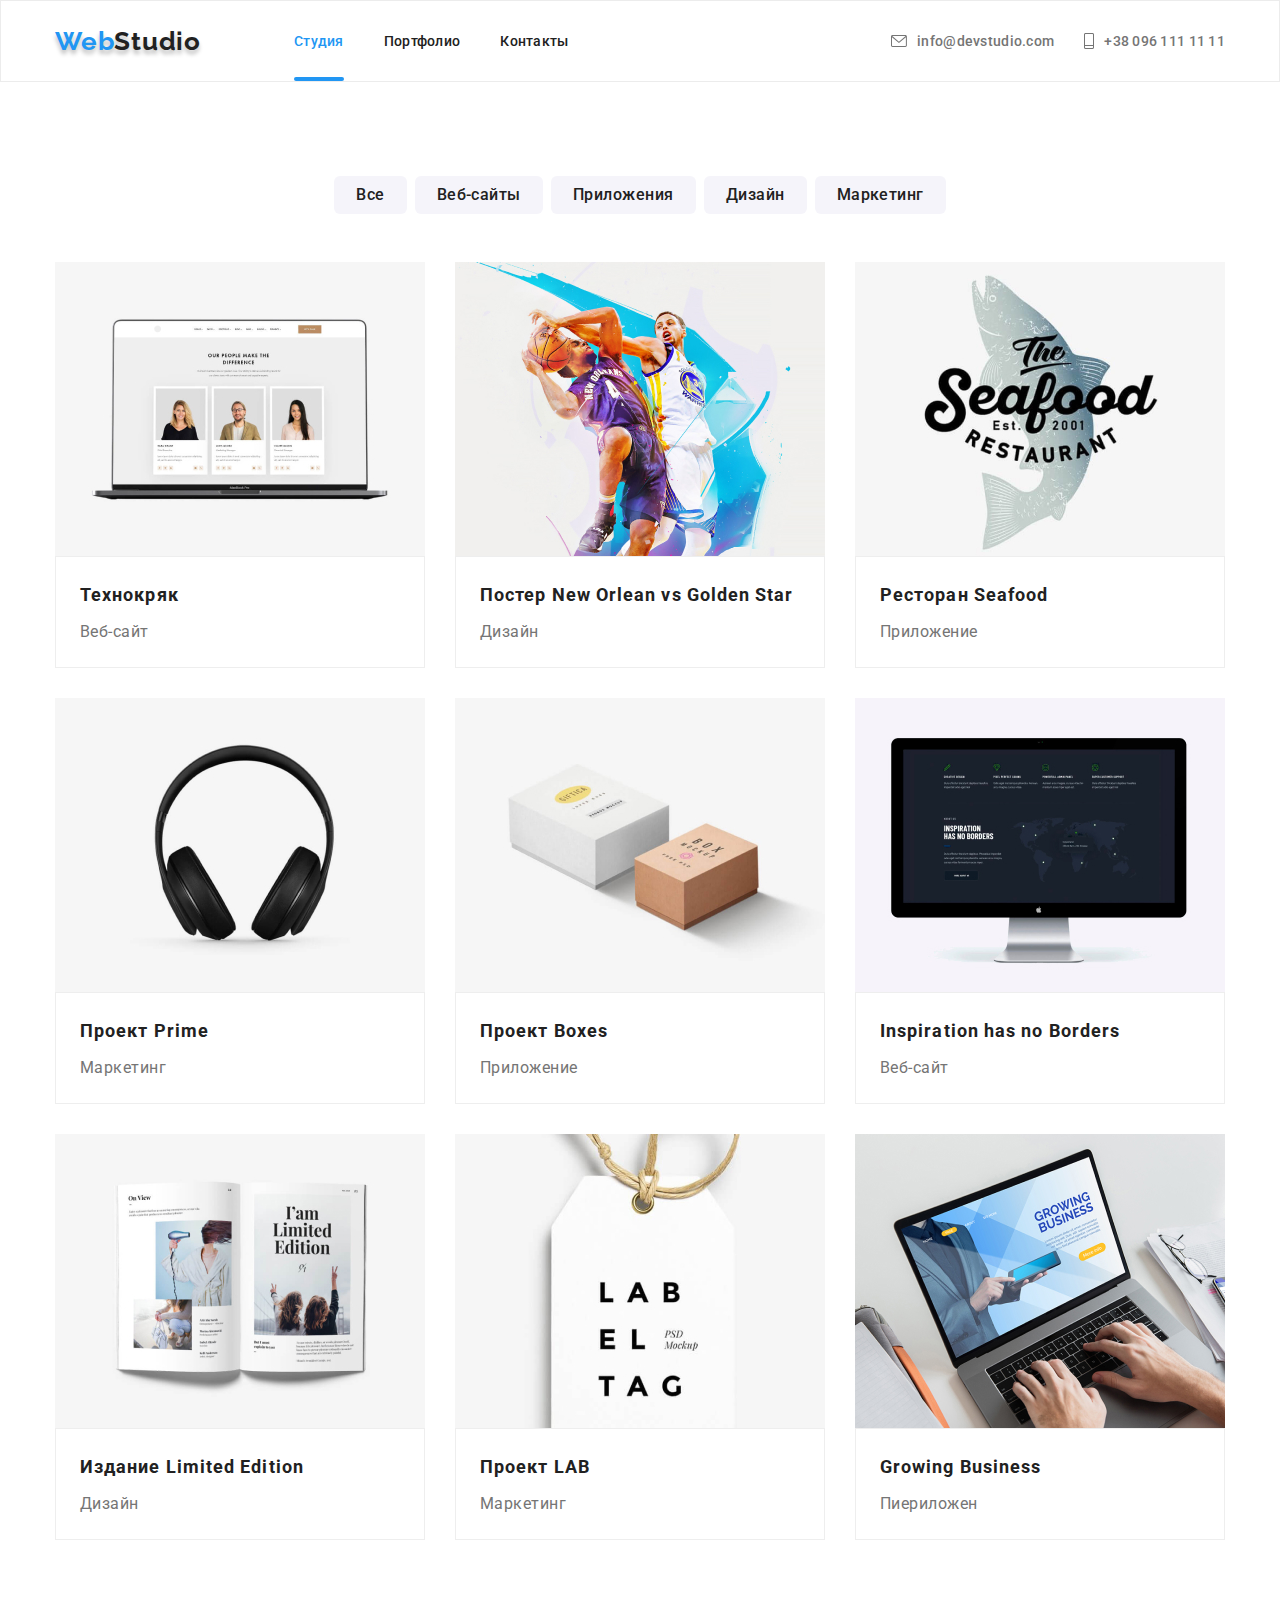
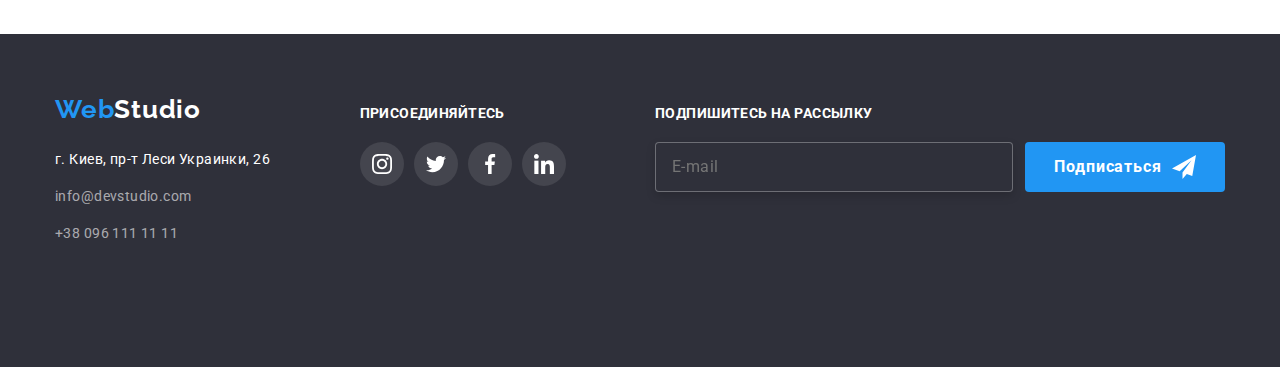
==== commit 3d8fb51e: "1" ====
--- a/portfolio.html
+++ b/portfolio.html
@@ -22,14 +22,14 @@
     <header class="header">
       <div class="container header__container">
         <nav class="nav-menu">
-          <a href="./index.html" class="logo">Web<span class="logo__label">Studio</span></a>
+          <a href="" class="logo">Web<span class="logo__label">Studio</span></a>
 
           <ul class="nav">
             <li class="nav__item">
-              <a class="nav__link" href="index.html">Студия</a>
+              <a class="nav__link nav__link__current" href="index.html">Студия</a>
             </li>
             <li class="nav__item">
-              <a class="nav__link nav__link__current" href="portfolio.html">Портфолио</a>
+              <a class="nav__link" href="portfolio.html">Портфолио</a>
             </li>
             <li class="nav__item"><a href="" class="nav__link">Контакты</a></li>
           </ul>
@@ -58,43 +58,47 @@
           </li>
         </ul>
       </div>
-      <div class="mobile-menu mobile-menu___container" data-menu>
-        <button class="mobile-menu__close-btn" data-menu-close>
-          <svg class="mobile-menu__close-icon" width="40" height="40">
-            <use href="./img/sprite.svg#icon-close-modelsvg"></use>
-          </svg>
-        </button>
-        <ul class="mobile-menu-nav">
-          <li class="mobile-menu__item">
-            <a href="./index.html" class="mobile-link__menu">Студія</a>
-          </li>
-          <li class="mobile-menu__item">
-            <a href="./portfolio.html" class="mobile-link__menu">Портфоліо</a>
-          </li>
-          <li class="mobile-menu__item-link">
-            <a href="" class="mobile-link__menu">Контакти</a>
-          </li>
-        </ul>
-        <ul class="mobile-menu-contact">
-          <li class="mobil-phone">
-            <a class="mobile-phone__link" href="tel:+380961111111">+38 096 111 11 11</a>
-          </li>
-          <li class="mobile-mail">
-            <a class="mobile-mail__link" href="mailto:info@devstudio.com">info@devstudio.com</a>
-          </li>
-        </ul>
-        <ul class="mobile-info-link">
-          <li class="mobile-info-link__item">
-            <a href="" class="mobile-social__link">Instagram</a>
-          </li>
-          <li class="mobile-info-link__item"><a href="" class="mobile-social__link">Twitter</a></li>
-          <li class="mobile-info-link__item">
-            <a href="" class="mobile-social__link">Facebook</a>
-          </li>
-          <li class="mobile-info-link__item">
-            <a href="" class="mobile-social__link">LinkedIn</a>
-          </li>
-        </ul>
+      <div class="mobile-menu" data-menu>
+        <div class="container mobile-menu___container">
+          <button class="mobile-menu__close-btn" data-menu-close>
+            <svg class="mobile-menu__close-icon" width="40" height="40">
+              <use href="./img/sprite.svg#icon-close-modelsvg"></use>
+            </svg>
+          </button>
+          <ul class="mobile-menu-nav">
+            <li class="mobile-menu__item">
+              <a href="index.html" class="mobile-link__menu">Студія</a>
+            </li>
+            <li class="mobile-menu__item">
+              <a href="portfolio.html" class="mobile-link__menu">Портфоліо</a>
+            </li>
+            <li class="mobile-menu__item-link">
+              <a href="" class="mobile-link__menu">Контакти</a>
+            </li>
+          </ul>
+          <ul class="mobile-menu-contact">
+            <li class="mobil-phone">
+              <a class="mobile-phone__link" href="tel:+380961111111">+38 096 111 11 11</a>
+            </li>
+            <li class="mobile-mail">
+              <a class="mobile-mail__link" href="mailto:info@devstudio.com">info@devstudio.com</a>
+            </li>
+          </ul>
+          <ul class="mobile-info-link">
+            <li class="mobile-info-link__item">
+              <a href="" class="mobile-social__link">Instagram</a>
+            </li>
+            <li class="mobile-info-link__item">
+              <a href="" class="mobile-social__link">Twitter</a>
+            </li>
+            <li class="mobile-info-link__item">
+              <a href="" class="mobile-social__link">Facebook</a>
+            </li>
+            <li class="mobile-info-link__item">
+              <a href="" class="mobile-social__link">LinkedIn</a>
+            </li>
+          </ul>
+        </div>
       </div>
     </header>
 
--- a/css/main.min.css
+++ b/css/main.min.css
@@ -1 +1 @@
-:root{--primary-text-color: #212121;--title-text-color: #2196f3;--accent-color: #757575;--primary-white-color: #ffffff}.visually-hidden{position:absolute;white-space:nowrap;width:1px;height:1px;overflow:hidden;border:0;padding:0;clip:rect(0 0 0 0);clip-path:inset(50%);margin:-1px}body{font-family:Roboto,sens-serif;margin:0px}h1,h2,h3,h4,p{margin-top:0;margin-bottom:0}ul,ol{list-style:none;margin-top:0;margin-bottom:0;padding-left:0}button{cursor:pointer}img{display:block;max-width:100%;height:auto}.section{padding-top:94px;padding-bottom:94px}.container{padding-left:15px;padding-right:15px;margin:0 auto}@media screen and (min-width: 480px){.container{width:480px}}@media screen and (min-width: 768px){.container{width:768px}}@media screen and (min-width: 1200px){.container{width:1200px}}a{text-decoration:none}.mobile-menu___container{position:relative;padding-left:25px;padding-top:48px;padding-bottom:48px;width:100vw;height:100vh;flex-direction:column}.mobile-menu{position:fixed;width:100%;height:100%;max-height:796px;z-index:1000;top:0;left:0;background-color:#fff;box-shadow:0 0 0 100vmax rgba(0,0,0,.5);opacity:0;visibility:hidden;pointer-events:none;transition:opacity 250ms cubic-bezier(0.4, 0, 0.2, 1),visibility 250ms cubic-bezier(0.4, 0, 0.2, 1)}.mobile-menu.is-open{opacity:1;visibility:visible;pointer-events:auto}.mobile-menu__close-btn{position:absolute;top:10px;right:15px;background-color:rgba(0,0,0,0);border:none;padding:0;height:40px;cursor:pointer;color:#212121;transition:color 250ms cubic-bezier(0.4, 0, 0.2, 1)}.mobile-menu__close-btn:hover,.mobile-menu__close-btn:focus{color:var(--title-text-color)}.mobile-menu__close-icon{fill:currentColor}.mobile-menu-nav{margin-bottom:auto}.mobile-menu__item:not(:last-child){margin-bottom:32px}.mobil-phone{margin-bottom:32px}.mobile-mail{margin-bottom:64px}.mobile-link__menu{font-weight:500;font-size:40px;line-height:1.17;letter-spacing:.02em;color:#000;text-decoration:none;transition:color 250ms cubic-bezier(0.4, 0, 0.2, 1)}.mobile-link__menu:hover,.mobile-link__menu:focus{color:var(--title-text-color)}.mobile-menu-contact{margin-bottom:64px}.mobile-mail:not(:last-child){margin-bottom:32px}.mobile-phone__link{font-weight:500;font-size:34px;line-height:1.17;letter-spacing:.02em;color:#2196f3}.mobile-mail__link{font-weight:500;font-size:24px;line-height:1.16;letter-spacing:.02em;color:#757575;text-decoration:none}@media screen and (max-width: 450px){.mobile-mail__link{font-size:30px}}.mobile-social__link{font-weight:500;font-size:18px;line-height:1.22;letter-spacing:.02em;color:#2196f3;margin-right:10px}.mobile-info-link{display:flex;flex-wrap:wrap}.mobile-info-link__item:not(:last-child) .mobile-social__link::after{content:"";width:22px;height:0;border:1px solid rgba(33,33,33,.2);transform:rotate(90deg);margin-left:10px}.mobile-menu-open{background-color:rgba(0,0,0,0);border:none;padding:0}.mobile-menu-open{margin-left:auto;background-color:rgba(0,0,0,0);border:none;padding:0;height:40px}@media screen and (min-width: 768px){.mobile-menu-open{display:none}}.header{border:1px solid #ececec}.header__container{display:flex;align-items:center;justify-content:space-between}.logo{color:var(--title-text-color);text-shadow:0px 4px 4px rgba(0,0,0,.25);font-family:Raleway,cursive;font-family:"Raleway";font-weight:700;font-size:26px;line-height:1.19;letter-spacing:.03em;padding-top:16px;padding-bottom:16px;text-decoration:none}.logo__label{color:var(--primary-text-color)}@media screen and (min-width: 768px){.logo__label{padding-top:26px;padding-bottom:26px;font-size:26px;line-height:1.19}}@media screen and (min-width: 1200px){.logo__label{padding-top:24px;padding-bottom:25px}}.nav{display:flex;align-items:center}@media screen and (max-width: 767px){.nav{display:none}}@media screen and (min-width: 768px)and (max-width: 1199px){.nav{display:flex}}@media screen and (min-width: 1200px){.nav{display:flex;margin-left:93px}}.nav__link::after{content:"";left:0;bottom:-31px;position:absolute;display:block;width:100%;height:4px;border-radius:2px;margin-bottom:-1px;background-color:var(--title-text-color);opacity:0;transition:opacity 250ms cubic-bezier(0.4, 0, 0.2, 1)}.nav__link::after:hover::after,.nav__link::after:focus::after{opacity:1}.nav__link.nav__link__current{color:var(--title-text-color)}.nav__link.nav__link__current.nav__link__current::after{opacity:1}.nav-menu{display:flex;align-items:center}.nav__item:not(:last-child){margin-right:40px}.contacts__link{display:flex;align-items:center}.nav__link{position:relative;color:var(--primary-text-color);font-weight:500;font-size:14px;line-height:1.15;letter-spacing:.02em;text-decoration:none;transition:color 250ms cubic-bezier(0.4, 0, 0.2, 1)}.nav__link:hover,.nav__link:focus{color:var(--title-text-color)}@media screen and (max-width: 767px){.contacts{display:none}}@media screen and (min-width: 768px)and (max-width: 1199px){.contacts{margin-left:auto;padding-top:21px;padding-bottom:21px}}@media screen and (min-width: 1200px){.contacts{display:flex;margin-left:auto;padding-top:32px;padding-bottom:32px}}@media screen and (min-width: 768px)and (max-width: 1199px){.contacts__item:not(:last-child){margin-bottom:10px}}@media screen and (min-width: 1200px){.contacts__item:not(:last-child){margin-right:30px}}.contacts__icon,.contacts__icon{order:-1;margin-right:10px;fill:var(--accent-color)}.contacts__link{color:var(--accent-color);font-weight:500;font-size:14px;line-height:1.15;letter-spacing:.02em;text-decoration:none;transition:color 250ms cubic-bezier(0.4, 0, 0.2, 1)}.contacts__link:hover,.contacts__link:focus{color:var(--title-text-color)}.contacts__link:hover .contacts__icon,.contacts__link:focus .contacts__icon{fill:var(--title-text-color)}.contacts__link:hover .contacts__icon,.contacts__link:focus .contacts__icon{fill:var(--title-text-color)}.hero{text-align:center;margin-left:auto;margin-right:auto;background-color:#c4c4c4;background:linear-gradient(rgba(47, 48, 58, 0.4), rgba(47, 48, 58, 0.4)),url("../img/hero.background.jpg");background-size:cover;background-repeat:no-repeat;background-origin:border-box}@media screen and (min-width: 1200px){.hero{width:1600px}}.hero{background-image:linear-gradient(to right, rgba(47, 48, 58, 0.1), rgba(47, 48, 58, 0.1)),url("../img/mob.Header.img-min.jpg");background-position:center top;background-repeat:no-repeat}@media screen and (min-device-pixel-ratio: 2)and (max-width: 767px),screen and (min-resolution: 192dpi)and (max-width: 767px),screen and (min-resolution: 2dppx)and (max-width: 767px){.hero{background-image:linear-gradient(to right, rgba(47, 48, 58, 0.1), rgba(47, 48, 58, 0.1)),url("../img/Header2x.mob.img-min.jpg")}}@media screen and (min-width: 768px){.hero{background-image:linear-gradient(to right, rgba(47, 48, 58, 0.1), rgba(47, 48, 58, 0.1)),url("../img/tab.Header.img-min.jpg")}}@media screen and (min-device-pixel-ratio: 2)and (min-width: 768px),screen and (min-resolution: 192dpi)and (min-width: 768px),screen and (min-resolution: 2dppx)and (min-width: 768px){.hero{background-image:linear-gradient(to right, rgba(47, 48, 58, 0.1), rgba(47, 48, 58, 0.1)),url("../img/2x.tab.Header.img-min.jpg")}}@media screen and (min-width: 1200px){.hero{background-image:linear-gradient(to right, rgba(47, 48, 58, 0.1), rgba(47, 48, 58, 0.1)),url("../img/hero.background.jpg")}}@media screen and (min-device-pixel-ratio: 2)and (min-width: 1200px),screen and (min-resolution: 192dpi)and (min-width: 1200px),screen and (min-resolution: 2dppx)and (min-width: 1200px){.hero{background-image:linear-gradient(to right, rgba(47, 48, 58, 0.1), rgba(47, 48, 58, 0.1)),url("../img/2x.comp.hero.min.jpg")}}.hero{padding-top:200px;padding-bottom:200px}.hero__title{margin-bottom:30px;color:var(--primary-white-color);font-weight:900;font-size:44px;line-height:1.14;letter-spacing:.06em;text-transform:uppercase}.button{display:inline-block;padding:5px;text-decoration:none;border-radius:6px}.button{min-width:150px;padding:10px 32px 10px 32px;border-radius:4px;color:var(--primary-white-color);background-color:var(--title-text-color);font-weight:700;font-size:16px;line-height:1.9;letter-spacing:.06em;transition:background-color 250ms cubic-bezier(0.4, 0, 0.2, 1)}.button:hover,.button:focus{background-color:#188ce8}.hero__button{background-color:var(--title-text-color);color:var(--primary-white-color);border:none;text-decoration:none}@media screen and (min-width: 768px)and (max-width: 1199px){.products{display:flex;flex-wrap:wrap}}@media screen and (min-width: 1200px){.products{display:flex}}.products__item{max-width:450px}@media screen and (max-width: 1099px){.products__item:not(:last-child){margin-bottom:30px}}@media screen and (min-width: 768px){.products__item{flex-basis:calc((100% - 30px)/2)}}@media screen and (min-width: 768px)and (max-width: 1199px){.products__item:not(:nth-last-child(2n+1)){margin-right:30px}}@media screen and (min-width: 1200px){.products__item{flex-basis:calc((100% - 90px)/4)}.products__item:not(:last-child){margin-right:30px}}.products__box{margin-bottom:30px;display:flex;justify-content:center;align-items:center;width:100%;height:120px;background-color:#f5f4fa;border-radius:4px}.products__title{margin-bottom:10px;color:var(--primary-text-color);font-weight:700;font-size:14px;line-height:1.14;letter-spacing:.03em;text-transform:uppercase}@media screen and (max-width: 767px){.products__title{text-align:center}}.products__text{color:var(--accent-color);font-size:14px;line-height:2;letter-spacing:.03em}.works{padding-top:0px}.section__title{margin-bottom:50px;color:var(--primary-text-color);font-weight:700;font-size:36px;text-align:center;line-height:1.16;letter-spacing:.03em}.works{display:flex;gap:30px}@media screen and (max-width: 1200px){.section__no-pudding-top{display:none}}.works__box{position:relative}.works__text{display:flex;position:absolute;width:370px;height:70px;color:#fff;font-weight:700;font-size:14px;line-height:1.14;align-items:center;justify-content:center;letter-spacing:.03em;text-transform:uppercase;background-color:rgba(47,48,58,.8);bottom:0}.section__other-background{background-color:#f5f4fa}.section__title{margin-bottom:50px;font-weight:700;font-size:36px;text-align:center;line-height:1.16;letter-spacing:.03em}.team{max-width:100%;height:auto}@media screen and (min-width: 768px){.team{display:flex;flex-wrap:wrap;gap:30px}}.team__item{box-shadow:0px 1px 3px rgba(0,0,0,.12),0px 1px 1px rgba(0,0,0,.14),0px 2px 1px rgba(0,0,0,.2);border-radius:0px 0px 4px 4px;background-color:var(--primary-white-color)}@media screen and (min-width: 768px){.team__item{flex-basis:calc((100% - 30px)/2)}}@media screen and (min-width: 1200px){.team__item{flex-basis:calc((100% - 90px)/4)}}@media screen and (max-width: 768px){.team__item{justify-content:space-between;margin-bottom:30px}}.team__card{padding-top:30px;padding-bottom:30px;text-align:center}.team__title{margin-bottom:10px;color:var(--primary-text-color);font-weight:500;font-size:16px;line-height:1.18;letter-spacing:.03em}.team__text{margin-bottom:16px;color:var(--accent-color);font-size:16px;line-height:1.18;letter-spacing:.03em}.socials{display:flex;justify-content:center;gap:10px}.socials__link{display:flex;justify-content:center;align-items:center;width:44px;height:44px;border-radius:50%;background-color:var(--primary-white-color);transition:background-color 250ms cubic-bezier(0.4, 0, 0.2, 1),fill 250ms cubic-bezier(0.4, 0, 0.2, 1)}.socials__link:hover,.socials__link:focus{background-color:var(--title-text-color)}.socials__icon{fill:#afb1b8;transition:background-color 250ms cubic-bezier(0.4, 0, 0.2, 1),fill 250ms cubic-bezier(0.4, 0, 0.2, 1)}.socials__link:hover .socials__icon,.socials__link:focus .socials__icon{fill:var(--primary-white-color)}.section__title{margin-bottom:50px;color:var(--primary-text-color);font-weight:700;font-size:36px;text-align:center;line-height:1.16;letter-spacing:.03em}.clayens{display:flex;flex-wrap:wrap;gap:30px}.clayens__item{flex-basis:calc((100% - 30px)/2);height:92px}@media screen and (min-width: 768px){.clayens__item{flex-basis:calc((100% - 60px)/3)}}@media screen and (min-width: 1200px){.clayens__item{flex-basis:calc((100% - 150px)/6)}}.clayens__link{display:flex;justify-content:center;align-items:center;width:100%;height:100%;border:1px solid #afb1b8;border-radius:4px;transition:fill 250ms cubic-bezier(0.4, 0, 0.2, 1),border 250ms cubic-bezier(0.4, 0, 0.2, 1)}.clayens__link:hover,.clayens__link:focus{border:1px solid var(--title-text-color);fill:var(--title-text-color)}.clayens__icon{fill:#afb1b8;transition:fill 250ms cubic-bezier(0.4, 0, 0.2, 1),border 250ms cubic-bezier(0.4, 0, 0.2, 1)}.clayens__link:hover .clayens__icon,.clayens__link:focus .clayens__icon{fill:var(--title-text-color)}.footer{padding-top:60px;padding-bottom:60px;background-color:#2f303a}.footer__link{display:flex;justify-content:center;align-items:center;width:44px;height:44px;border-radius:50%;background-color:#44454e;transition:background-color 250ms cubic-bezier(0.4, 0, 0.2, 1),color 250ms cubic-bezier(0.4, 0, 0.2, 1)}.footer__link:hover,.footer__link:focus{background-color:var(--title-text-color)}.footer__link:hover .footer__icon,.footer__link:focus .footer__icon{fill:var(--primary-white-color)}.footer-container{align-items:baseline}@media screen and (max-width: 767px){.footer-container{text-align:center}}@media screen and (min-width: 768px){.footer-container{display:flex;flex-wrap:wrap;text-align:center;justify-content:space-around;align-items:baseline}}@media screen and (min-width: 1200px){.footer-container{display:flex;justify-content:space-between;align-items:baseline;text-align:left}.footer-container .footer__box{display:flex}}.footer__box{width:450px}.footer__text{margin-bottom:20px}.footer__logo{color:var(--title-text-color);font-family:Raleway,cursive;font-style:normal;font-weight:700;font-size:26px;line-height:1.2;letter-spacing:.03em;text-decoration:none}.footer__color{color:var(--primary-white-color)}@media screen and (min-width: 1200px){.footer__suptitel{margin-top:9px}}@media screen and (max-width: 767px){.footer-form{display:block}}@media screen and (min-width: 768px)and (max-width: 1199px){.footer-form{display:flex;flex-direction:column;flex-wrap:wrap;align-items:center}}.footer__adress{color:var(--primary-white-color);font-style:normal;font-size:14px;line-height:2;letter-spacing:.03em;text-decoration:none}.footer__info{color:rgba(255,255,255,.6);font-style:normal;font-size:14px;line-height:2;letter-spacing:.03em;text-decoration:none}.footer__titel{margin-bottom:20px;color:var(--primary-white-color);font-weight:700;font-size:14px;line-height:1.14;letter-spacing:.03em;text-transform:uppercase}.footer__list{display:inline-flex;column-gap:10px}.footer__icon{fill:var(--primary-white-color)}@media screen and (min-width: 768px){.footer__send{flex-wrap:wrap}}.footer__sign{margin-bottom:20px;color:var(--primary-white-color);font-weight:700;font-size:14px;line-height:1.14;letter-spacing:.03em;text-transform:uppercase}.footer__mail{margin-right:12px;width:100%;height:50px;border:1px solid rgba(255,255,255,.3);filter:drop-shadow(0px 4px 4px rgba(0, 0, 0, 0.15));border-radius:4px;background:#2f303a}.footer__mail{margin-bottom:20px;width:450px;height:50px;padding:15px 0px 15px 16px;font-size:16px;line-height:1.25;letter-spacing:.03em;color:rgba(255,255,255,.6)}@media screen and (max-width: 480px){.footer__mail{width:100%}}@media screen and (min-width: 1200px){.footer__mail{margin-right:12px;margin-bottom:0px;max-width:358px}}.footer__submit{display:inline-flex;justify-content:center;align-items:center;min-width:200px;align-self:center;padding:10px 28px 10px 28px;border-radius:4px;color:var(--primary-white-color);background-color:var(--title-text-color);font-weight:700;font-size:16px;line-height:1.9;letter-spacing:.06em;transition:background-color 250ms cubic-bezier(0.4, 0, 0.2, 1)}.footer__submit:hover,.footer__submit:focus{background-color:#188ce8}@media screen and (min-width: 1200px){.footer__submit{display:inline-flex}}.footer__submit::after{content:"";display:inline-block;width:24px;height:24px;background-image:url("../img/icon send.svg");margin-left:10px}.footer__button{background-color:var(--title-text-color);color:var(--primary-white-color);border:none;text-decoration:none}.backdrop{position:fixed;top:0;left:0;width:100%;height:100%;z-index:100;background-color:rgba(0,0,0,.5);transition:opacity 250ms cubic-bezier(0.4, 0, 0.2, 1),visibility 250ms cubic-bezier(0.4, 0, 0.2, 1)}.backdrop.is-hidden{opacity:0;visibility:hidden;pointer-events:none}.backdrop.is-hidden .modal{transform:translate(-50%, -50%) scale(0.85);transition:transform 250ms cubic-bezier(0.4, 0, 0.2, 1),visibility 250ms cubic-bezier(0.4, 0, 0.2, 1)}.modal{position:absolute;top:50%;left:50%;padding:40px 40px;max-width:100%;transform:translate(-50%, -50%);width:450px;min-height:609px;background-color:#fff;transform:translate(-50%, -50%) scale(1);transition:transform 250ms cubic-bezier(0.4, 0, 0.2, 1)}@media screen and (min-width: 1199px){.modal{min-width:528px;min-height:581px}}@media screen and (max-height: 450px){.modal{margin-top:90px}}@media screen and (max-height: 485px){.modal{margin-top:70px}}@media screen and (max-height: 600px){.modal{margin-top:50px}}.modal__btn{position:absolute;top:10px;right:10px;display:flex;justify-content:center;align-items:center;width:30px;height:30px;border-radius:50%;background-color:rgba(0,0,0,0);border:1px solid #555;padding:0}.modal__btn:hover,.modal__btn:focus{border-color:var(--title-text-color)}.modal .modal__clone{transition:fill 250ms cubic-bezier(0.4, 0, 0.2, 1)}.modal__btn:hover .modal .modal__clone,.modal__btn:focus .modal .modal__clone{fill:var(--title-text-color)}.modal__text{margin-bottom:12px;font-weight:700;font-size:20px;line-height:1.15;text-align:center;letter-spacing:.03em;color:var(--primary-text-color)}.modal__form{display:flex;flex-direction:column}.modal__desc{display:block;font-size:14px;line-height:1.2;margin-bottom:4px;color:var(--accent-color)}.modal__wrapper{display:block;position:relative}.modal__field{margin-bottom:10px}.modal__input{width:100%;height:40px;border:1px solid rgba(33,33,33,.2);border-radius:4px;padding-left:42px;color:var(--primary-text-color);transition:border color 250ms cubic-bezier(0.4, 0, 0.2, 1)}.modal__input:focus{outline:none;border-color:var(--title-text-color)}.modal__input:focus+.modal__icon{fill:var(--title-text-color)}.modal__icon{position:absolute;top:50%;left:15px;transform:translate(0, -50%);display:block;transition:fill 250ms cubic-bezier(0.4, 0, 0.2, 1)}.modal__comment{margin-bottom:20px}.modal__massage{display:block;width:100%;height:120px;border:1px solid rgba(33,33,33,.2);padding:10px 16px;resize:none;border-radius:4px;font-size:12px;line-height:2;letter-spacing:.01em;transition:border-color 250ms cubic-bezier(0.4, 0, 0.2, 1)}.modal__massage:focus{outline:none;border-color:var(--title-text-color)}.modal__massage::placeholder{font-size:14px}.modal__check:checked+.modal__info::before{border-color:var(--title-text-color);background-color:var(--title-text-color);background-image:url("../img/Vector.svg");background-size:contain;background-origin:border-box;background-repeat:no-repeat}.modal__info{margin-bottom:30px;display:flex;align-items:center;justify-content:center;font-size:12px;line-height:2;letter-spacing:.03em;color:var(--accent-color)}@media screen and (min-width: 1200px){.modal__info{font-size:12px;line-height:1.71;justify-content:center}}.modal__info::before{display:block;width:16px;height:15px;border:2px solid #212121;cursor:pointer;border-radius:2px;margin-right:10px;content:""}.modal__check:focus+.modal__info::before::before{outline:2px solid var(--primary-white-color)}.modal__doc{display:flex;align-items:center;font-size:14px;line-height:2;letter-spacing:.03em;color:var(--title-text-color)}.modal__submit{min-width:150px;align-self:center;padding:10px 52px 10px 52px;border-radius:4px;color:var(--primary-white-color);background-color:var(--title-text-color);font-weight:700;font-size:16px;line-height:1.9;letter-spacing:.06em;transition:background-color 250ms cubic-bezier(0.4, 0, 0.2, 1)}.modal__submit:hover,.modal__submit:focus{background-color:#188ce8}.modal__button{background-color:var(--title-text-color);color:var(--primary-white-color);border:none;text-decoration:none}.main{gap:15px 8px;display:flex}@media screen and (max-width: 767px){.main{flex-wrap:wrap;margin-bottom:40px}}@media screen and (min-width: 768px)and (max-width: 1199px){.main{min-width:100%;margin-bottom:30px;justify-content:center}}@media screen and (min-width: 1200px){.main{min-width:100%;margin-bottom:48px;justify-content:center}}@media screen and (max-width: 767px){.button-list__item:nth-child(-n+3){margin-bottom:15px}}.button__type{padding:6px 22px 6px 22px;color:var(--primary-text-color);background-color:#f5f4fa;font-weight:500;font-size:16px;line-height:1.62;text-align:center;letter-spacing:.03em;text-decoration:none;cursor:pointer;border-radius:6px;transition:color 250ms cubic-bezier(0.4, 0, 0.2, 1),background-color 250ms cubic-bezier(0.4, 0, 0.2, 1),box-shadow 250ms cubic-bezier(0.4, 0, 0.2, 1)}.button__type:hover,.button__type:focus{color:var(--primary-white-color);background-color:var(--title-text-color);box-shadow:0px 3px 1px rgba(0,0,0,.1),0px 1px 2px rgba(0,0,0,.08),0px 2px 2px rgba(0,0,0,.12);border-radius:4px}.main__button{background-color:#f5f4fa;color:var(--primary-text-color);border:none;text-decoration:none}.main__button:hover{border:none;text-decoration:none}.foto{display:block}@media screen and (min-width: 768px){.foto{display:flex;flex-wrap:wrap;justify-content:space-between;row-gap:30px}}@media screen and (max-width: 767px){.info__element:not(:last-child){margin-bottom:30px}}.foto__link{display:block;transition:box-shadow 250ms cubic-bezier(0.4, 0, 0.2, 1)}.foto__link:hover .overlay,.foto__link:focus .overlay{transform:translate(0, 0)}.foto__link:hover,.foto__link:focus{box-shadow:0px 1px 1px rgba(0,0,0,.12),0px 4px 4px rgba(0,0,0,.06),1px 4px 6px rgba(0,0,0,.16)}.foto__link:hover:hover,.foto__link:hover:focus,.foto__link:focus:hover,.foto__link:focus:focus{box-shadow:0px 1px 1px rgba(0,0,0,.12),0px 4px 4px rgba(0,0,0,.06),1px 4px 6px rgba(0,0,0,.16)}@media screen and (min-width: 768px)and (max-width: 1199px){.foto__link:hover,.foto__link:focus{width:354px;display:flex;flex-direction:column;height:100%}}.foto__link{display:flex;flex-direction:column;height:100%;text-decoration:none}@media screen and (min-width: 768px){.info__element{flex-basis:calc((100% - 30px)/2)}}@media screen and (min-width: 1200px){.info__element{flex-basis:calc((100% - 60px)/3)}}.info__wrapper{position:relative;overflow:hidden}.overlay{display:flex;align-items:center;justify-content:center;position:absolute;padding:24px;left:0;top:0;width:100%;height:100%;overflow:hidden;font-size:18px;line-height:1.55;letter-spacing:.03em;color:var(--primary-white-color);background-color:rgba(33,150,243,.9);transform:translate(0, 100%);transition:transform 250ms cubic-bezier(0.4, 0, 0.2, 1),opacity 250ms cubic-bezier(0.4, 0, 0.2, 1)}.info__box{flex-grow:1;padding:20px 24px 20px 24px;background:#fff;border:1px solid #eee}.info__title{margin-bottom:4px;font-weight:700;font-size:18px;line-height:2;letter-spacing:.06em;color:var(--primary-text-color)}.info__text{font-size:16px;line-height:1.87;letter-spacing:.03em;color:var(--accent-color)}/*# sourceMappingURL=main.min.css.map */+:root{--primary-text-color: #212121;--title-text-color: #2196f3;--accent-color: #757575;--primary-white-color: #ffffff}.visually-hidden{position:absolute;white-space:nowrap;width:1px;height:1px;overflow:hidden;border:0;padding:0;clip:rect(0 0 0 0);clip-path:inset(50%);margin:-1px}body{font-family:Roboto,sens-serif;margin:0px}h1,h2,h3,h4,p{margin-top:0;margin-bottom:0}ul,ol{list-style:none;margin-top:0;margin-bottom:0;padding-left:0}button{cursor:pointer}img{display:block;max-width:100%;height:auto}.section{padding-top:94px;padding-bottom:94px}.container{padding-left:15px;padding-right:15px;margin:0 auto}@media screen and (min-width: 480px){.container{width:480px}}@media screen and (min-width: 768px){.container{width:768px}}@media screen and (min-width: 1200px){.container{width:1200px}}a{text-decoration:none}.mobile-menu___container{position:relative;padding-left:25px;padding-top:48px;padding-bottom:48px;width:100vw;height:100vh;display:flex;flex-direction:column}.mobile-menu{position:fixed;width:100%;height:100%;z-index:1000;top:0;left:0;background-color:#fff;box-shadow:0 0 0 100vmax rgba(0,0,0,.5);opacity:0;visibility:hidden;pointer-events:none;transition:opacity 250ms cubic-bezier(0.4, 0, 0.2, 1),visibility 250ms cubic-bezier(0.4, 0, 0.2, 1)}.mobile-menu.is-open{opacity:1;visibility:visible;pointer-events:auto}.mobile-menu__close-btn{position:absolute;top:10px;right:15px;background-color:rgba(0,0,0,0);border:none;padding:0;height:40px;cursor:pointer;color:#212121;transition:color 250ms cubic-bezier(0.4, 0, 0.2, 1)}.mobile-menu__close-btn:hover,.mobile-menu__close-btn:focus{color:var(--title-text-color)}.mobile-menu__close-icon{fill:currentColor}.mobile-menu-nav{margin-bottom:auto}.mobile-menu__item:not(:last-child){margin-bottom:32px}.mobil-phone{margin-bottom:32px}.mobile-mail{margin-bottom:64px}.mobile-link__menu{font-weight:500;font-size:40px;line-height:1.17;letter-spacing:.02em;color:#000;text-decoration:none;transition:color 250ms cubic-bezier(0.4, 0, 0.2, 1)}.mobile-link__menu:hover,.mobile-link__menu:focus{color:var(--title-text-color)}.mobile-menu-contact{margin-bottom:64px}.mobile-mail:not(:last-child){margin-bottom:32px}.mobile-phone__link{font-weight:500;font-size:34px;line-height:1.17;letter-spacing:.02em;color:#2196f3}.mobile-mail__link{font-weight:500;font-size:24px;line-height:1.16;letter-spacing:.02em;color:#757575;text-decoration:none}@media screen and (max-width: 450px){.mobile-mail__link{font-size:30px}}.mobile-social__link{font-weight:500;font-size:18px;line-height:1.22;letter-spacing:.02em;color:#2196f3;margin-right:10px}.mobile-info-link{display:flex;flex-wrap:wrap}.mobile-info-link__item:not(:last-child) .mobile-social__link::after{content:"";width:22px;height:0;border:1px solid rgba(33,33,33,.2);transform:rotate(90deg);margin-left:10px}.mobile-menu-open{background-color:rgba(0,0,0,0);border:none;padding:0}.mobile-menu-open{margin-left:auto;background-color:rgba(0,0,0,0);border:none;padding:0;height:40px}@media screen and (min-width: 768px){.mobile-menu-open{display:none}}.header{border:1px solid #ececec}.header__container{display:flex;align-items:center;justify-content:space-between}.logo{color:var(--title-text-color);text-shadow:0px 4px 4px rgba(0,0,0,.25);font-family:Raleway,cursive;font-family:"Raleway";font-weight:700;font-size:26px;line-height:1.19;letter-spacing:.03em;padding-top:16px;padding-bottom:16px;text-decoration:none}.logo__label{color:var(--primary-text-color)}@media screen and (min-width: 768px){.logo__label{padding-top:26px;padding-bottom:26px;font-size:26px;line-height:1.19}}@media screen and (min-width: 1200px){.logo__label{padding-top:24px;padding-bottom:25px}}.nav{display:flex;align-items:center}@media screen and (max-width: 767px){.nav{display:none}}@media screen and (min-width: 768px)and (max-width: 1199px){.nav{display:flex;margin-left:93px}}@media screen and (min-width: 1200px){.nav{display:flex;margin-left:93px}}.nav__link::after{content:"";left:0;bottom:-31px;position:absolute;display:block;width:100%;height:4px;border-radius:2px;margin-bottom:-1px;background-color:var(--title-text-color);opacity:0;transition:opacity 250ms cubic-bezier(0.4, 0, 0.2, 1)}.nav__link::after:hover::after,.nav__link::after:focus::after{opacity:1}.nav__link.nav__link__current{color:var(--title-text-color)}.nav__link.nav__link__current.nav__link__current::after{opacity:1}.nav-menu{display:flex;align-items:center}.nav__item:not(:last-child){margin-right:40px}.contacts__link{display:flex;align-items:center}.nav__link{position:relative;color:var(--primary-text-color);font-weight:500;font-size:14px;line-height:1.15;letter-spacing:.02em;text-decoration:none;transition:color 250ms cubic-bezier(0.4, 0, 0.2, 1)}.nav__link:hover,.nav__link:focus{color:var(--title-text-color)}@media screen and (max-width: 767px){.contacts{display:none}}@media screen and (min-width: 768px)and (max-width: 1199px){.contacts{margin-left:auto;padding-top:21px;padding-bottom:21px}}@media screen and (min-width: 1200px){.contacts{display:flex;margin-left:auto;padding-top:32px;padding-bottom:32px}}@media screen and (min-width: 768px)and (max-width: 1199px){.contacts__item:not(:last-child){margin-bottom:10px}}@media screen and (min-width: 1200px){.contacts__item:not(:last-child){margin-right:30px}}.contacts__icon,.contacts__icon{order:-1;margin-right:10px;fill:var(--accent-color)}.contacts__link{color:var(--accent-color);font-weight:500;font-size:14px;line-height:1.15;letter-spacing:.02em;text-decoration:none;transition:color 250ms cubic-bezier(0.4, 0, 0.2, 1)}.contacts__link:hover,.contacts__link:focus{color:var(--title-text-color)}.contacts__link:hover .contacts__icon,.contacts__link:focus .contacts__icon{fill:var(--title-text-color)}.contacts__link:hover .contacts__icon,.contacts__link:focus .contacts__icon{fill:var(--title-text-color)}.hero{text-align:center;margin-left:auto;margin-right:auto;background-color:#c4c4c4;background:linear-gradient(rgba(47, 48, 58, 0.4), rgba(47, 48, 58, 0.4)),url("../img/hero.background.jpg");background-size:cover;background-repeat:no-repeat;background-origin:border-box}@media screen and (min-width: 1200px){.hero{width:1600px}}.hero{background-image:linear-gradient(to right, rgba(47, 48, 58, 0.1), rgba(47, 48, 58, 0.1)),url("../img/mob.Header.img-min.jpg");background-position:center top;background-repeat:no-repeat}@media screen and (min-device-pixel-ratio: 2)and (max-width: 767px),screen and (min-resolution: 192dpi)and (max-width: 767px),screen and (min-resolution: 2dppx)and (max-width: 767px){.hero{background-image:linear-gradient(to right, rgba(47, 48, 58, 0.1), rgba(47, 48, 58, 0.1)),url("../img/Header2x.mob.img-min.jpg")}}@media screen and (min-width: 768px){.hero{background-image:linear-gradient(to right, rgba(47, 48, 58, 0.1), rgba(47, 48, 58, 0.1)),url("../img/tab.Header.img-min.jpg")}}@media screen and (min-device-pixel-ratio: 2)and (min-width: 768px),screen and (min-resolution: 192dpi)and (min-width: 768px),screen and (min-resolution: 2dppx)and (min-width: 768px){.hero{background-image:linear-gradient(to right, rgba(47, 48, 58, 0.1), rgba(47, 48, 58, 0.1)),url("../img/2x.tab.Header.img-min.jpg")}}@media screen and (min-width: 1200px){.hero{background-image:linear-gradient(to right, rgba(47, 48, 58, 0.1), rgba(47, 48, 58, 0.1)),url("../img/hero.background.jpg")}}@media screen and (min-device-pixel-ratio: 2)and (min-width: 1200px),screen and (min-resolution: 192dpi)and (min-width: 1200px),screen and (min-resolution: 2dppx)and (min-width: 1200px){.hero{background-image:linear-gradient(to right, rgba(47, 48, 58, 0.1), rgba(47, 48, 58, 0.1)),url("../img/2x.comp.hero.min.jpg")}}.hero{padding-top:200px;padding-bottom:200px}.hero__title{margin-bottom:30px;color:var(--primary-white-color);font-weight:900;font-size:44px;line-height:1.14;letter-spacing:.06em;text-transform:uppercase}.button{display:inline-block;padding:5px;text-decoration:none;border-radius:6px}.button{min-width:150px;padding:10px 32px 10px 32px;border-radius:4px;color:var(--primary-white-color);background-color:var(--title-text-color);font-weight:700;font-size:16px;line-height:1.9;letter-spacing:.06em;transition:background-color 250ms cubic-bezier(0.4, 0, 0.2, 1)}.button:hover,.button:focus{background-color:#188ce8}.hero__button{background-color:var(--title-text-color);color:var(--primary-white-color);border:none;text-decoration:none}@media screen and (min-width: 768px)and (max-width: 1199px){.products{display:flex;flex-wrap:wrap}}@media screen and (min-width: 1200px){.products{display:flex}}.products__item{max-width:450px}@media screen and (max-width: 1099px){.products__item:not(:last-child){margin-bottom:30px}}@media screen and (min-width: 768px){.products__item{flex-basis:calc((100% - 30px)/2)}}@media screen and (min-width: 768px)and (max-width: 1199px){.products__item:not(:nth-last-child(2n+1)){margin-right:30px}}@media screen and (min-width: 1200px){.products__item{flex-basis:calc((100% - 90px)/4)}.products__item:not(:last-child){margin-right:30px}}.products__box{margin-bottom:30px;display:flex;justify-content:center;align-items:center;width:100%;height:120px;background-color:#f5f4fa;border-radius:4px}.products__title{margin-bottom:10px;color:var(--primary-text-color);font-weight:700;font-size:14px;line-height:1.14;letter-spacing:.03em;text-transform:uppercase}@media screen and (max-width: 767px){.products__title{text-align:center}}.products__text{color:var(--accent-color);font-size:14px;line-height:2;letter-spacing:.03em}.works{padding-top:0px}.section__title{margin-bottom:50px;color:var(--primary-text-color);font-weight:700;font-size:36px;text-align:center;line-height:1.16;letter-spacing:.03em}.works{display:flex;gap:30px}@media screen and (max-width: 1200px){.section__no-pudding-top{display:none}}.works__box{position:relative}.works__text{display:flex;position:absolute;width:370px;height:70px;color:#fff;font-weight:700;font-size:14px;line-height:1.14;align-items:center;justify-content:center;letter-spacing:.03em;text-transform:uppercase;background-color:rgba(47,48,58,.8);bottom:0}.section__other-background{background-color:#f5f4fa}.section__title{margin-bottom:50px;font-weight:700;font-size:36px;text-align:center;line-height:1.16;letter-spacing:.03em}.team{max-width:100%;height:auto}@media screen and (min-width: 768px){.team{display:flex;flex-wrap:wrap;gap:30px}}.team__item{box-shadow:0px 1px 3px rgba(0,0,0,.12),0px 1px 1px rgba(0,0,0,.14),0px 2px 1px rgba(0,0,0,.2);border-radius:0px 0px 4px 4px;background-color:var(--primary-white-color)}@media screen and (min-width: 768px){.team__item{flex-basis:calc((100% - 30px)/2)}}@media screen and (min-width: 1200px){.team__item{flex-basis:calc((100% - 90px)/4)}}@media screen and (max-width: 768px){.team__item{justify-content:space-between;margin-bottom:30px}}.team__card{padding-top:30px;padding-bottom:30px;text-align:center}.team__title{margin-bottom:10px;color:var(--primary-text-color);font-weight:500;font-size:16px;line-height:1.18;letter-spacing:.03em}.team__text{margin-bottom:16px;color:var(--accent-color);font-size:16px;line-height:1.18;letter-spacing:.03em}.socials{display:flex;justify-content:center;gap:10px}.socials__link{display:flex;justify-content:center;align-items:center;width:44px;height:44px;border-radius:50%;background-color:var(--primary-white-color);transition:background-color 250ms cubic-bezier(0.4, 0, 0.2, 1),fill 250ms cubic-bezier(0.4, 0, 0.2, 1)}.socials__link:hover,.socials__link:focus{background-color:var(--title-text-color)}.socials__icon{fill:#afb1b8;transition:background-color 250ms cubic-bezier(0.4, 0, 0.2, 1),fill 250ms cubic-bezier(0.4, 0, 0.2, 1)}.socials__link:hover .socials__icon,.socials__link:focus .socials__icon{fill:var(--primary-white-color)}.section__title{margin-bottom:50px;color:var(--primary-text-color);font-weight:700;font-size:36px;text-align:center;line-height:1.16;letter-spacing:.03em}.clayens{display:flex;flex-wrap:wrap;gap:30px}.clayens__item{flex-basis:calc((100% - 30px)/2);height:92px}@media screen and (min-width: 768px){.clayens__item{flex-basis:calc((100% - 60px)/3)}}@media screen and (min-width: 1200px){.clayens__item{flex-basis:calc((100% - 150px)/6)}}.clayens__link{display:flex;justify-content:center;align-items:center;width:100%;height:100%;border:1px solid #afb1b8;border-radius:4px;transition:fill 250ms cubic-bezier(0.4, 0, 0.2, 1),border 250ms cubic-bezier(0.4, 0, 0.2, 1)}.clayens__link:hover,.clayens__link:focus{border:1px solid var(--title-text-color);fill:var(--title-text-color)}.clayens__icon{fill:#afb1b8;transition:fill 250ms cubic-bezier(0.4, 0, 0.2, 1),border 250ms cubic-bezier(0.4, 0, 0.2, 1)}.clayens__link:hover .clayens__icon,.clayens__link:focus .clayens__icon{fill:var(--title-text-color)}.footer{padding-top:60px;padding-bottom:60px;background-color:#2f303a}.footer__link{display:flex;justify-content:center;align-items:center;width:44px;height:44px;border-radius:50%;background-color:#44454e;transition:background-color 250ms cubic-bezier(0.4, 0, 0.2, 1),color 250ms cubic-bezier(0.4, 0, 0.2, 1)}.footer__link:hover,.footer__link:focus{background-color:var(--title-text-color)}.footer__link:hover .footer__icon,.footer__link:focus .footer__icon{fill:var(--primary-white-color)}.footer-container{align-items:baseline}@media screen and (max-width: 767px){.footer-container{text-align:center}}@media screen and (min-width: 768px){.footer-container{display:flex;flex-wrap:wrap;text-align:center;justify-content:space-around;align-items:baseline}}@media screen and (min-width: 1200px){.footer-container{display:flex;justify-content:space-between;align-items:baseline;text-align:left}.footer-container .footer__box{width:100%;display:flex}}.footer__text{margin-bottom:20px}.footer__logo{color:var(--title-text-color);font-family:Raleway,cursive;font-style:normal;font-weight:700;font-size:26px;line-height:1.2;letter-spacing:.03em;text-decoration:none}.footer__color{color:var(--primary-white-color)}@media screen and (min-width: 1200px){.footer__suptitel{margin-top:9px}}@media screen and (max-width: 767px){.footer-form{display:block}}@media screen and (min-width: 768px)and (max-width: 1199px){.footer-form{width:450px;display:flex;flex-direction:column;flex-wrap:wrap;align-items:center}}.footer__adress{color:var(--primary-white-color);font-style:normal;font-size:14px;line-height:2;letter-spacing:.03em;text-decoration:none}.footer__info{color:rgba(255,255,255,.6);font-style:normal;font-size:14px;line-height:2;letter-spacing:.03em;text-decoration:none}.footer__titel{margin-bottom:20px;color:var(--primary-white-color);font-weight:700;font-size:14px;line-height:1.14;letter-spacing:.03em;text-transform:uppercase}.footer__list{display:inline-flex;column-gap:10px}.footer__icon{fill:var(--primary-white-color)}@media screen and (min-width: 768px){.footer__send{flex-wrap:wrap}}.footer__sign{margin-bottom:20px;color:var(--primary-white-color);font-weight:700;font-size:14px;line-height:1.14;letter-spacing:.03em;text-transform:uppercase}.footer__mail{width:100%;height:50px;border:1px solid rgba(255,255,255,.3);filter:drop-shadow(0px 4px 4px rgba(0, 0, 0, 0.15));border-radius:4px;background:#2f303a}.footer__mail{margin-bottom:20px;width:450px;height:50px;padding:15px 0px 15px 16px;font-size:16px;line-height:1.25;letter-spacing:.03em;color:rgba(255,255,255,.6)}@media screen and (max-width: 480px){.footer__mail{width:100%}}@media screen and (min-width: 1200px){.footer__mail{margin-right:12px;margin-bottom:0px;max-width:358px}}.footer__flex{margin-bottom:60px}.footer__social{margin-bottom:60px}.footer__submit{display:inline-flex;justify-content:center;align-items:center;min-width:200px;align-self:center;padding:10px 28px 10px 28px;border-radius:4px;color:var(--primary-white-color);background-color:var(--title-text-color);font-weight:700;font-size:16px;line-height:1.9;letter-spacing:.06em;transition:background-color 250ms cubic-bezier(0.4, 0, 0.2, 1)}.footer__submit:hover,.footer__submit:focus{background-color:#188ce8}@media screen and (min-width: 1200px){.footer__submit{display:inline-flex}}.footer__submit::after{content:"";display:inline-block;width:24px;height:24px;background-image:url("../img/icon send.svg");margin-left:10px}.footer__button{background-color:var(--title-text-color);color:var(--primary-white-color);border:none;text-decoration:none}.backdrop{position:fixed;top:0;left:0;width:100%;height:100%;z-index:100;background-color:rgba(0,0,0,.5);transition:opacity 250ms cubic-bezier(0.4, 0, 0.2, 1),visibility 250ms cubic-bezier(0.4, 0, 0.2, 1)}.backdrop.is-hidden{opacity:0;visibility:hidden;pointer-events:none}.backdrop.is-hidden .modal{transform:translate(-50%, -50%) scale(0.85);transition:transform 250ms cubic-bezier(0.4, 0, 0.2, 1),visibility 250ms cubic-bezier(0.4, 0, 0.2, 1)}.modal{position:absolute;top:50%;left:50%;padding:40px 40px;max-width:100%;transform:translate(-50%, -50%);width:450px;min-height:609px;background-color:#fff;transform:translate(-50%, -50%) scale(1);transition:transform 250ms cubic-bezier(0.4, 0, 0.2, 1)}@media screen and (min-width: 1199px){.modal{min-width:528px;min-height:581px}}@media screen and (max-height: 450px){.modal{margin-top:90px}}@media screen and (max-height: 485px){.modal{margin-top:70px}}@media screen and (max-height: 600px){.modal{margin-top:50px}}.modal__btn{position:absolute;top:10px;right:10px;display:flex;justify-content:center;align-items:center;width:30px;height:30px;border-radius:50%;background-color:rgba(0,0,0,0);border:1px solid #555;padding:0}.modal__btn:hover,.modal__btn:focus{border-color:var(--title-text-color)}.modal .modal__clone{transition:fill 250ms cubic-bezier(0.4, 0, 0.2, 1)}.modal__btn:hover .modal .modal__clone,.modal__btn:focus .modal .modal__clone{fill:var(--title-text-color)}.modal__text{margin-bottom:12px;font-weight:700;font-size:20px;line-height:1.15;text-align:center;letter-spacing:.03em;color:var(--primary-text-color)}.modal__form{display:flex;flex-direction:column}.modal__desc{display:block;font-size:14px;line-height:1.2;margin-bottom:4px;color:var(--accent-color)}.modal__wrapper{display:block;position:relative}.modal__field{margin-bottom:10px}.modal__input{width:100%;height:40px;border:1px solid rgba(33,33,33,.2);border-radius:4px;padding-left:42px;color:var(--primary-text-color);transition:border color 250ms cubic-bezier(0.4, 0, 0.2, 1)}.modal__input:focus{outline:none;border-color:var(--title-text-color)}.modal__input:focus+.modal__icon{fill:var(--title-text-color)}.modal__icon{position:absolute;top:50%;left:15px;transform:translate(0, -50%);display:block;transition:fill 250ms cubic-bezier(0.4, 0, 0.2, 1)}.modal__comment{margin-bottom:20px}.modal__massage{display:block;width:100%;height:120px;border:1px solid rgba(33,33,33,.2);padding:10px 16px;resize:none;border-radius:4px;font-size:12px;line-height:2;letter-spacing:.01em;transition:border-color 250ms cubic-bezier(0.4, 0, 0.2, 1)}.modal__massage:focus{outline:none;border-color:var(--title-text-color)}.modal__massage::placeholder{font-size:14px}.modal__check:checked+.modal__info::before{border-color:var(--title-text-color);background-color:var(--title-text-color);background-image:url("../img/Vector.svg");background-size:contain;background-origin:border-box;background-repeat:no-repeat}.modal__info{margin-bottom:30px;display:flex;align-items:center;justify-content:center;font-size:12px;line-height:2;letter-spacing:.03em;color:var(--accent-color)}@media screen and (min-width: 1200px){.modal__info{font-size:12px;line-height:1.71;justify-content:center}}.modal__info::before{display:block;width:16px;height:15px;border:2px solid #212121;cursor:pointer;border-radius:2px;margin-right:10px;content:""}.modal__check:focus+.modal__info::before::before{outline:2px solid var(--primary-white-color)}.modal__doc{display:flex;align-items:center;font-size:14px;line-height:2;letter-spacing:.03em;color:var(--title-text-color)}.modal__submit{min-width:150px;align-self:center;padding:10px 52px 10px 52px;border-radius:4px;color:var(--primary-white-color);background-color:var(--title-text-color);font-weight:700;font-size:16px;line-height:1.9;letter-spacing:.06em;transition:background-color 250ms cubic-bezier(0.4, 0, 0.2, 1)}.modal__submit:hover,.modal__submit:focus{background-color:#188ce8}.modal__button{background-color:var(--title-text-color);color:var(--primary-white-color);border:none;text-decoration:none}.main{gap:15px 8px;display:flex}@media screen and (max-width: 767px){.main{flex-wrap:wrap;margin-bottom:40px}}@media screen and (min-width: 768px)and (max-width: 1199px){.main{min-width:100%;margin-bottom:30px;justify-content:center}}@media screen and (min-width: 1200px){.main{min-width:100%;margin-bottom:48px;justify-content:center}}@media screen and (max-width: 767px){.button-list__item:nth-child(-n+3){margin-bottom:15px}}.button__type{padding:6px 22px 6px 22px;color:var(--primary-text-color);background-color:#f5f4fa;font-weight:500;font-size:16px;line-height:1.62;text-align:center;letter-spacing:.03em;text-decoration:none;cursor:pointer;border-radius:6px;transition:color 250ms cubic-bezier(0.4, 0, 0.2, 1),background-color 250ms cubic-bezier(0.4, 0, 0.2, 1),box-shadow 250ms cubic-bezier(0.4, 0, 0.2, 1)}.button__type:hover,.button__type:focus{color:var(--primary-white-color);background-color:var(--title-text-color);box-shadow:0px 3px 1px rgba(0,0,0,.1),0px 1px 2px rgba(0,0,0,.08),0px 2px 2px rgba(0,0,0,.12);border-radius:4px}.main__button{background-color:#f5f4fa;color:var(--primary-text-color);border:none;text-decoration:none}.main__button:hover{border:none;text-decoration:none}.foto{display:block}@media screen and (min-width: 768px){.foto{display:flex;flex-wrap:wrap;justify-content:space-between;row-gap:30px}}@media screen and (max-width: 767px){.info__element:not(:last-child){margin-bottom:30px}}.foto__link{display:block;transition:box-shadow 250ms cubic-bezier(0.4, 0, 0.2, 1)}.foto__link:hover .overlay,.foto__link:focus .overlay{transform:translate(0, 0)}.foto__link:hover,.foto__link:focus{box-shadow:0px 1px 1px rgba(0,0,0,.12),0px 4px 4px rgba(0,0,0,.06),1px 4px 6px rgba(0,0,0,.16)}.foto__link:hover:hover,.foto__link:hover:focus,.foto__link:focus:hover,.foto__link:focus:focus{box-shadow:0px 1px 1px rgba(0,0,0,.12),0px 4px 4px rgba(0,0,0,.06),1px 4px 6px rgba(0,0,0,.16)}@media screen and (min-width: 768px)and (max-width: 1199px){.foto__link:hover,.foto__link:focus{width:354px;display:flex;flex-direction:column;height:100%}}.foto__link{display:flex;flex-direction:column;height:100%;text-decoration:none}@media screen and (min-width: 768px){.info__element{flex-basis:calc((100% - 30px)/2)}}@media screen and (min-width: 1200px){.info__element{flex-basis:calc((100% - 60px)/3)}}.info__wrapper{position:relative;overflow:hidden}.overlay{display:flex;align-items:center;justify-content:center;position:absolute;padding:24px;left:0;top:0;width:100%;height:100%;overflow:hidden;font-size:18px;line-height:1.55;letter-spacing:.03em;color:var(--primary-white-color);background-color:rgba(33,150,243,.9);transform:translate(0, 100%);transition:transform 250ms cubic-bezier(0.4, 0, 0.2, 1),opacity 250ms cubic-bezier(0.4, 0, 0.2, 1)}.info__box{flex-grow:1;padding:20px 24px 20px 24px;background:#fff;border:1px solid #eee}.info__title{margin-bottom:4px;font-weight:700;font-size:18px;line-height:2;letter-spacing:.06em;color:var(--primary-text-color)}.info__text{font-size:16px;line-height:1.87;letter-spacing:.03em;color:var(--accent-color)}/*# sourceMappingURL=main.min.css.map */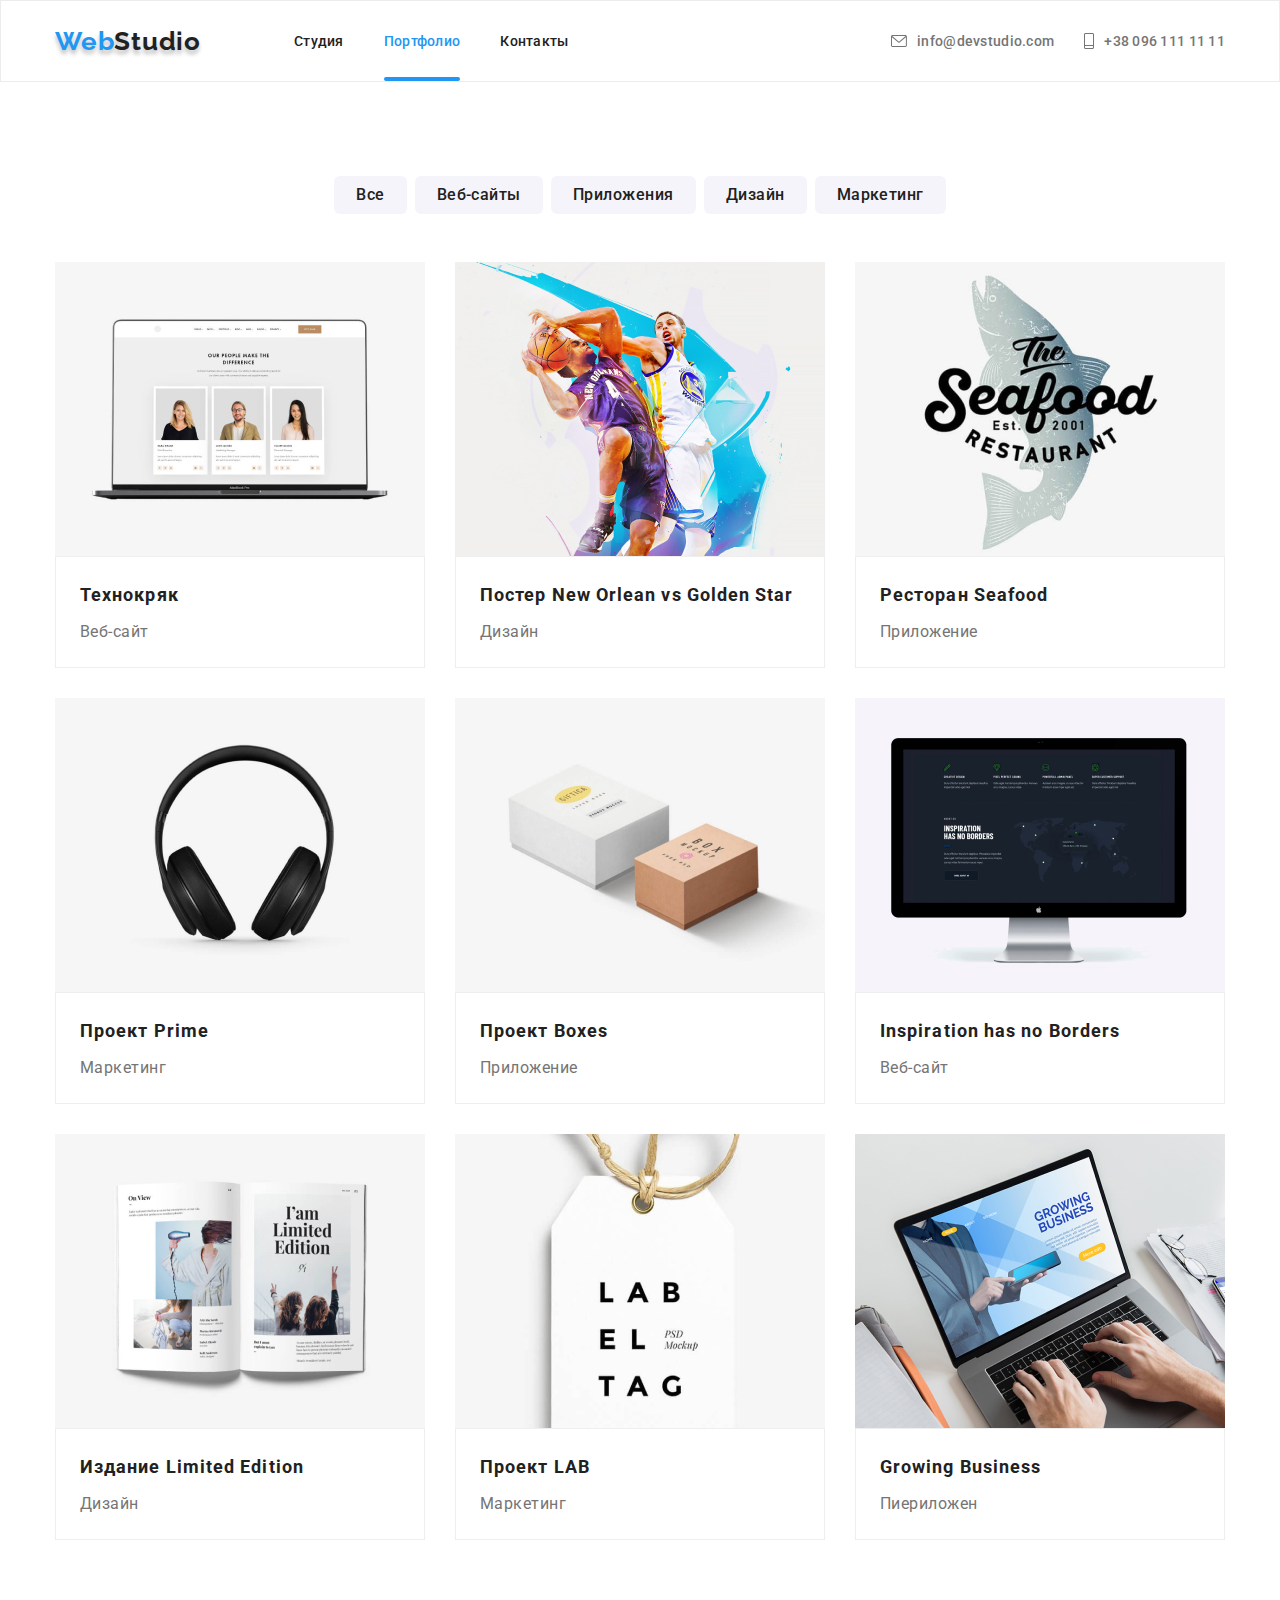
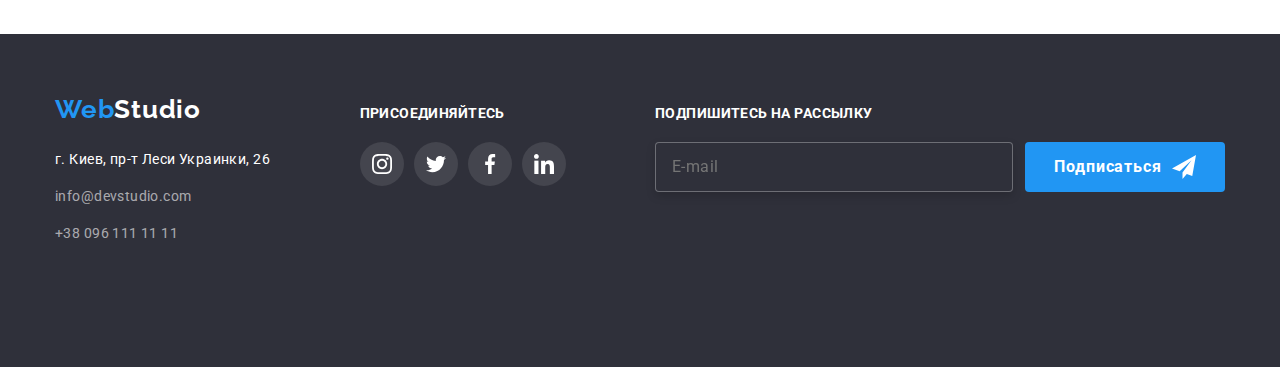
==== commit 1eaf8911: "1" ====
--- a/portfolio.html
+++ b/portfolio.html
@@ -26,10 +26,10 @@
 
           <ul class="nav">
             <li class="nav__item">
-              <a class="nav__link nav__link__current" href="index.html">Студия</a>
+              <a class="nav__link" href="index.html">Студия</a>
             </li>
             <li class="nav__item">
-              <a class="nav__link" href="portfolio.html">Портфолио</a>
+              <a class="nav__link nav__link__current" href="portfolio.html">Портфолио</a>
             </li>
             <li class="nav__item"><a href="" class="nav__link">Контакты</a></li>
           </ul>
--- a/css/main.min.css
+++ b/css/main.min.css
@@ -1 +1 @@
-:root{--primary-text-color: #212121;--title-text-color: #2196f3;--accent-color: #757575;--primary-white-color: #ffffff}.visually-hidden{position:absolute;white-space:nowrap;width:1px;height:1px;overflow:hidden;border:0;padding:0;clip:rect(0 0 0 0);clip-path:inset(50%);margin:-1px}body{font-family:Roboto,sens-serif;margin:0px}h1,h2,h3,h4,p{margin-top:0;margin-bottom:0}ul,ol{list-style:none;margin-top:0;margin-bottom:0;padding-left:0}button{cursor:pointer}img{display:block;max-width:100%;height:auto}.section{padding-top:94px;padding-bottom:94px}.container{padding-left:15px;padding-right:15px;margin:0 auto}@media screen and (min-width: 480px){.container{width:480px}}@media screen and (min-width: 768px){.container{width:768px}}@media screen and (min-width: 1200px){.container{width:1200px}}a{text-decoration:none}.mobile-menu___container{position:relative;padding-left:25px;padding-top:48px;padding-bottom:48px;width:100vw;height:100vh;display:flex;flex-direction:column}.mobile-menu{position:fixed;width:100%;height:100%;z-index:1000;top:0;left:0;background-color:#fff;box-shadow:0 0 0 100vmax rgba(0,0,0,.5);opacity:0;visibility:hidden;pointer-events:none;transition:opacity 250ms cubic-bezier(0.4, 0, 0.2, 1),visibility 250ms cubic-bezier(0.4, 0, 0.2, 1)}.mobile-menu.is-open{opacity:1;visibility:visible;pointer-events:auto}.mobile-menu__close-btn{position:absolute;top:10px;right:15px;background-color:rgba(0,0,0,0);border:none;padding:0;height:40px;cursor:pointer;color:#212121;transition:color 250ms cubic-bezier(0.4, 0, 0.2, 1)}.mobile-menu__close-btn:hover,.mobile-menu__close-btn:focus{color:var(--title-text-color)}.mobile-menu__close-icon{fill:currentColor}.mobile-menu-nav{margin-bottom:auto}.mobile-menu__item:not(:last-child){margin-bottom:32px}.mobil-phone{margin-bottom:32px}.mobile-mail{margin-bottom:64px}.mobile-link__menu{font-weight:500;font-size:40px;line-height:1.17;letter-spacing:.02em;color:#000;text-decoration:none;transition:color 250ms cubic-bezier(0.4, 0, 0.2, 1)}.mobile-link__menu:hover,.mobile-link__menu:focus{color:var(--title-text-color)}.mobile-menu-contact{margin-bottom:64px}.mobile-mail:not(:last-child){margin-bottom:32px}.mobile-phone__link{font-weight:500;font-size:34px;line-height:1.17;letter-spacing:.02em;color:#2196f3}.mobile-mail__link{font-weight:500;font-size:24px;line-height:1.16;letter-spacing:.02em;color:#757575;text-decoration:none}@media screen and (max-width: 450px){.mobile-mail__link{font-size:30px}}.mobile-social__link{font-weight:500;font-size:18px;line-height:1.22;letter-spacing:.02em;color:#2196f3;margin-right:10px}.mobile-info-link{display:flex;flex-wrap:wrap}.mobile-info-link__item:not(:last-child) .mobile-social__link::after{content:"";width:22px;height:0;border:1px solid rgba(33,33,33,.2);transform:rotate(90deg);margin-left:10px}.mobile-menu-open{background-color:rgba(0,0,0,0);border:none;padding:0}.mobile-menu-open{margin-left:auto;background-color:rgba(0,0,0,0);border:none;padding:0;height:40px}@media screen and (min-width: 768px){.mobile-menu-open{display:none}}.header{border:1px solid #ececec}.header__container{display:flex;align-items:center;justify-content:space-between}.logo{color:var(--title-text-color);text-shadow:0px 4px 4px rgba(0,0,0,.25);font-family:Raleway,cursive;font-family:"Raleway";font-weight:700;font-size:26px;line-height:1.19;letter-spacing:.03em;padding-top:16px;padding-bottom:16px;text-decoration:none}.logo__label{color:var(--primary-text-color)}@media screen and (min-width: 768px){.logo__label{padding-top:26px;padding-bottom:26px;font-size:26px;line-height:1.19}}@media screen and (min-width: 1200px){.logo__label{padding-top:24px;padding-bottom:25px}}.nav{display:flex;align-items:center}@media screen and (max-width: 767px){.nav{display:none}}@media screen and (min-width: 768px)and (max-width: 1199px){.nav{display:flex;margin-left:93px}}@media screen and (min-width: 1200px){.nav{display:flex;margin-left:93px}}.nav__link::after{content:"";left:0;bottom:-31px;position:absolute;display:block;width:100%;height:4px;border-radius:2px;margin-bottom:-1px;background-color:var(--title-text-color);opacity:0;transition:opacity 250ms cubic-bezier(0.4, 0, 0.2, 1)}.nav__link::after:hover::after,.nav__link::after:focus::after{opacity:1}.nav__link.nav__link__current{color:var(--title-text-color)}.nav__link.nav__link__current.nav__link__current::after{opacity:1}.nav-menu{display:flex;align-items:center}.nav__item:not(:last-child){margin-right:40px}.contacts__link{display:flex;align-items:center}.nav__link{position:relative;color:var(--primary-text-color);font-weight:500;font-size:14px;line-height:1.15;letter-spacing:.02em;text-decoration:none;transition:color 250ms cubic-bezier(0.4, 0, 0.2, 1)}.nav__link:hover,.nav__link:focus{color:var(--title-text-color)}@media screen and (max-width: 767px){.contacts{display:none}}@media screen and (min-width: 768px)and (max-width: 1199px){.contacts{margin-left:auto;padding-top:21px;padding-bottom:21px}}@media screen and (min-width: 1200px){.contacts{display:flex;margin-left:auto;padding-top:32px;padding-bottom:32px}}@media screen and (min-width: 768px)and (max-width: 1199px){.contacts__item:not(:last-child){margin-bottom:10px}}@media screen and (min-width: 1200px){.contacts__item:not(:last-child){margin-right:30px}}.contacts__icon,.contacts__icon{order:-1;margin-right:10px;fill:var(--accent-color)}.contacts__link{color:var(--accent-color);font-weight:500;font-size:14px;line-height:1.15;letter-spacing:.02em;text-decoration:none;transition:color 250ms cubic-bezier(0.4, 0, 0.2, 1)}.contacts__link:hover,.contacts__link:focus{color:var(--title-text-color)}.contacts__link:hover .contacts__icon,.contacts__link:focus .contacts__icon{fill:var(--title-text-color)}.contacts__link:hover .contacts__icon,.contacts__link:focus .contacts__icon{fill:var(--title-text-color)}.hero{text-align:center;margin-left:auto;margin-right:auto;background-color:#c4c4c4;background:linear-gradient(rgba(47, 48, 58, 0.4), rgba(47, 48, 58, 0.4)),url("../img/hero.background.jpg");background-size:cover;background-repeat:no-repeat;background-origin:border-box}@media screen and (min-width: 1200px){.hero{width:1600px}}.hero{background-image:linear-gradient(to right, rgba(47, 48, 58, 0.1), rgba(47, 48, 58, 0.1)),url("../img/mob.Header.img-min.jpg");background-position:center top;background-repeat:no-repeat}@media screen and (min-device-pixel-ratio: 2)and (max-width: 767px),screen and (min-resolution: 192dpi)and (max-width: 767px),screen and (min-resolution: 2dppx)and (max-width: 767px){.hero{background-image:linear-gradient(to right, rgba(47, 48, 58, 0.1), rgba(47, 48, 58, 0.1)),url("../img/Header2x.mob.img-min.jpg")}}@media screen and (min-width: 768px){.hero{background-image:linear-gradient(to right, rgba(47, 48, 58, 0.1), rgba(47, 48, 58, 0.1)),url("../img/tab.Header.img-min.jpg")}}@media screen and (min-device-pixel-ratio: 2)and (min-width: 768px),screen and (min-resolution: 192dpi)and (min-width: 768px),screen and (min-resolution: 2dppx)and (min-width: 768px){.hero{background-image:linear-gradient(to right, rgba(47, 48, 58, 0.1), rgba(47, 48, 58, 0.1)),url("../img/2x.tab.Header.img-min.jpg")}}@media screen and (min-width: 1200px){.hero{background-image:linear-gradient(to right, rgba(47, 48, 58, 0.1), rgba(47, 48, 58, 0.1)),url("../img/hero.background.jpg")}}@media screen and (min-device-pixel-ratio: 2)and (min-width: 1200px),screen and (min-resolution: 192dpi)and (min-width: 1200px),screen and (min-resolution: 2dppx)and (min-width: 1200px){.hero{background-image:linear-gradient(to right, rgba(47, 48, 58, 0.1), rgba(47, 48, 58, 0.1)),url("../img/2x.comp.hero.min.jpg")}}.hero{padding-top:200px;padding-bottom:200px}.hero__title{margin-bottom:30px;color:var(--primary-white-color);font-weight:900;font-size:44px;line-height:1.14;letter-spacing:.06em;text-transform:uppercase}.button{display:inline-block;padding:5px;text-decoration:none;border-radius:6px}.button{min-width:150px;padding:10px 32px 10px 32px;border-radius:4px;color:var(--primary-white-color);background-color:var(--title-text-color);font-weight:700;font-size:16px;line-height:1.9;letter-spacing:.06em;transition:background-color 250ms cubic-bezier(0.4, 0, 0.2, 1)}.button:hover,.button:focus{background-color:#188ce8}.hero__button{background-color:var(--title-text-color);color:var(--primary-white-color);border:none;text-decoration:none}@media screen and (min-width: 768px)and (max-width: 1199px){.products{display:flex;flex-wrap:wrap}}@media screen and (min-width: 1200px){.products{display:flex}}.products__item{max-width:450px}@media screen and (max-width: 1099px){.products__item:not(:last-child){margin-bottom:30px}}@media screen and (min-width: 768px){.products__item{flex-basis:calc((100% - 30px)/2)}}@media screen and (min-width: 768px)and (max-width: 1199px){.products__item:not(:nth-last-child(2n+1)){margin-right:30px}}@media screen and (min-width: 1200px){.products__item{flex-basis:calc((100% - 90px)/4)}.products__item:not(:last-child){margin-right:30px}}.products__box{margin-bottom:30px;display:flex;justify-content:center;align-items:center;width:100%;height:120px;background-color:#f5f4fa;border-radius:4px}.products__title{margin-bottom:10px;color:var(--primary-text-color);font-weight:700;font-size:14px;line-height:1.14;letter-spacing:.03em;text-transform:uppercase}@media screen and (max-width: 767px){.products__title{text-align:center}}.products__text{color:var(--accent-color);font-size:14px;line-height:2;letter-spacing:.03em}.works{padding-top:0px}.section__title{margin-bottom:50px;color:var(--primary-text-color);font-weight:700;font-size:36px;text-align:center;line-height:1.16;letter-spacing:.03em}.works{display:flex;gap:30px}@media screen and (max-width: 1200px){.section__no-pudding-top{display:none}}.works__box{position:relative}.works__text{display:flex;position:absolute;width:370px;height:70px;color:#fff;font-weight:700;font-size:14px;line-height:1.14;align-items:center;justify-content:center;letter-spacing:.03em;text-transform:uppercase;background-color:rgba(47,48,58,.8);bottom:0}.section__other-background{background-color:#f5f4fa}.section__title{margin-bottom:50px;font-weight:700;font-size:36px;text-align:center;line-height:1.16;letter-spacing:.03em}.team{max-width:100%;height:auto}@media screen and (min-width: 768px){.team{display:flex;flex-wrap:wrap;gap:30px}}.team__item{box-shadow:0px 1px 3px rgba(0,0,0,.12),0px 1px 1px rgba(0,0,0,.14),0px 2px 1px rgba(0,0,0,.2);border-radius:0px 0px 4px 4px;background-color:var(--primary-white-color)}@media screen and (min-width: 768px){.team__item{flex-basis:calc((100% - 30px)/2)}}@media screen and (min-width: 1200px){.team__item{flex-basis:calc((100% - 90px)/4)}}@media screen and (max-width: 768px){.team__item{justify-content:space-between;margin-bottom:30px}}.team__card{padding-top:30px;padding-bottom:30px;text-align:center}.team__title{margin-bottom:10px;color:var(--primary-text-color);font-weight:500;font-size:16px;line-height:1.18;letter-spacing:.03em}.team__text{margin-bottom:16px;color:var(--accent-color);font-size:16px;line-height:1.18;letter-spacing:.03em}.socials{display:flex;justify-content:center;gap:10px}.socials__link{display:flex;justify-content:center;align-items:center;width:44px;height:44px;border-radius:50%;background-color:var(--primary-white-color);transition:background-color 250ms cubic-bezier(0.4, 0, 0.2, 1),fill 250ms cubic-bezier(0.4, 0, 0.2, 1)}.socials__link:hover,.socials__link:focus{background-color:var(--title-text-color)}.socials__icon{fill:#afb1b8;transition:background-color 250ms cubic-bezier(0.4, 0, 0.2, 1),fill 250ms cubic-bezier(0.4, 0, 0.2, 1)}.socials__link:hover .socials__icon,.socials__link:focus .socials__icon{fill:var(--primary-white-color)}.section__title{margin-bottom:50px;color:var(--primary-text-color);font-weight:700;font-size:36px;text-align:center;line-height:1.16;letter-spacing:.03em}.clayens{display:flex;flex-wrap:wrap;gap:30px}.clayens__item{flex-basis:calc((100% - 30px)/2);height:92px}@media screen and (min-width: 768px){.clayens__item{flex-basis:calc((100% - 60px)/3)}}@media screen and (min-width: 1200px){.clayens__item{flex-basis:calc((100% - 150px)/6)}}.clayens__link{display:flex;justify-content:center;align-items:center;width:100%;height:100%;border:1px solid #afb1b8;border-radius:4px;transition:fill 250ms cubic-bezier(0.4, 0, 0.2, 1),border 250ms cubic-bezier(0.4, 0, 0.2, 1)}.clayens__link:hover,.clayens__link:focus{border:1px solid var(--title-text-color);fill:var(--title-text-color)}.clayens__icon{fill:#afb1b8;transition:fill 250ms cubic-bezier(0.4, 0, 0.2, 1),border 250ms cubic-bezier(0.4, 0, 0.2, 1)}.clayens__link:hover .clayens__icon,.clayens__link:focus .clayens__icon{fill:var(--title-text-color)}.footer{padding-top:60px;padding-bottom:60px;background-color:#2f303a}.footer__link{display:flex;justify-content:center;align-items:center;width:44px;height:44px;border-radius:50%;background-color:#44454e;transition:background-color 250ms cubic-bezier(0.4, 0, 0.2, 1),color 250ms cubic-bezier(0.4, 0, 0.2, 1)}.footer__link:hover,.footer__link:focus{background-color:var(--title-text-color)}.footer__link:hover .footer__icon,.footer__link:focus .footer__icon{fill:var(--primary-white-color)}.footer-container{align-items:baseline}@media screen and (max-width: 767px){.footer-container{text-align:center}}@media screen and (min-width: 768px){.footer-container{display:flex;flex-wrap:wrap;text-align:center;justify-content:space-around;align-items:baseline}}@media screen and (min-width: 1200px){.footer-container{display:flex;justify-content:space-between;align-items:baseline;text-align:left}.footer-container .footer__box{width:100%;display:flex}}.footer__text{margin-bottom:20px}.footer__logo{color:var(--title-text-color);font-family:Raleway,cursive;font-style:normal;font-weight:700;font-size:26px;line-height:1.2;letter-spacing:.03em;text-decoration:none}.footer__color{color:var(--primary-white-color)}@media screen and (min-width: 1200px){.footer__suptitel{margin-top:9px}}@media screen and (max-width: 767px){.footer-form{display:block}}@media screen and (min-width: 768px)and (max-width: 1199px){.footer-form{width:450px;display:flex;flex-direction:column;flex-wrap:wrap;align-items:center}}.footer__adress{color:var(--primary-white-color);font-style:normal;font-size:14px;line-height:2;letter-spacing:.03em;text-decoration:none}.footer__info{color:rgba(255,255,255,.6);font-style:normal;font-size:14px;line-height:2;letter-spacing:.03em;text-decoration:none}.footer__titel{margin-bottom:20px;color:var(--primary-white-color);font-weight:700;font-size:14px;line-height:1.14;letter-spacing:.03em;text-transform:uppercase}.footer__list{display:inline-flex;column-gap:10px}.footer__icon{fill:var(--primary-white-color)}@media screen and (min-width: 768px){.footer__send{flex-wrap:wrap}}.footer__sign{margin-bottom:20px;color:var(--primary-white-color);font-weight:700;font-size:14px;line-height:1.14;letter-spacing:.03em;text-transform:uppercase}.footer__mail{width:100%;height:50px;border:1px solid rgba(255,255,255,.3);filter:drop-shadow(0px 4px 4px rgba(0, 0, 0, 0.15));border-radius:4px;background:#2f303a}.footer__mail{margin-bottom:20px;width:450px;height:50px;padding:15px 0px 15px 16px;font-size:16px;line-height:1.25;letter-spacing:.03em;color:rgba(255,255,255,.6)}@media screen and (max-width: 480px){.footer__mail{width:100%}}@media screen and (min-width: 1200px){.footer__mail{margin-right:12px;margin-bottom:0px;max-width:358px}}.footer__flex{margin-bottom:60px}.footer__social{margin-bottom:60px}.footer__submit{display:inline-flex;justify-content:center;align-items:center;min-width:200px;align-self:center;padding:10px 28px 10px 28px;border-radius:4px;color:var(--primary-white-color);background-color:var(--title-text-color);font-weight:700;font-size:16px;line-height:1.9;letter-spacing:.06em;transition:background-color 250ms cubic-bezier(0.4, 0, 0.2, 1)}.footer__submit:hover,.footer__submit:focus{background-color:#188ce8}@media screen and (min-width: 1200px){.footer__submit{display:inline-flex}}.footer__submit::after{content:"";display:inline-block;width:24px;height:24px;background-image:url("../img/icon send.svg");margin-left:10px}.footer__button{background-color:var(--title-text-color);color:var(--primary-white-color);border:none;text-decoration:none}.backdrop{position:fixed;top:0;left:0;width:100%;height:100%;z-index:100;background-color:rgba(0,0,0,.5);transition:opacity 250ms cubic-bezier(0.4, 0, 0.2, 1),visibility 250ms cubic-bezier(0.4, 0, 0.2, 1)}.backdrop.is-hidden{opacity:0;visibility:hidden;pointer-events:none}.backdrop.is-hidden .modal{transform:translate(-50%, -50%) scale(0.85);transition:transform 250ms cubic-bezier(0.4, 0, 0.2, 1),visibility 250ms cubic-bezier(0.4, 0, 0.2, 1)}.modal{position:absolute;top:50%;left:50%;padding:40px 40px;max-width:100%;transform:translate(-50%, -50%);width:450px;min-height:609px;background-color:#fff;transform:translate(-50%, -50%) scale(1);transition:transform 250ms cubic-bezier(0.4, 0, 0.2, 1)}@media screen and (min-width: 1199px){.modal{min-width:528px;min-height:581px}}@media screen and (max-height: 450px){.modal{margin-top:90px}}@media screen and (max-height: 485px){.modal{margin-top:70px}}@media screen and (max-height: 600px){.modal{margin-top:50px}}.modal__btn{position:absolute;top:10px;right:10px;display:flex;justify-content:center;align-items:center;width:30px;height:30px;border-radius:50%;background-color:rgba(0,0,0,0);border:1px solid #555;padding:0}.modal__btn:hover,.modal__btn:focus{border-color:var(--title-text-color)}.modal .modal__clone{transition:fill 250ms cubic-bezier(0.4, 0, 0.2, 1)}.modal__btn:hover .modal .modal__clone,.modal__btn:focus .modal .modal__clone{fill:var(--title-text-color)}.modal__text{margin-bottom:12px;font-weight:700;font-size:20px;line-height:1.15;text-align:center;letter-spacing:.03em;color:var(--primary-text-color)}.modal__form{display:flex;flex-direction:column}.modal__desc{display:block;font-size:14px;line-height:1.2;margin-bottom:4px;color:var(--accent-color)}.modal__wrapper{display:block;position:relative}.modal__field{margin-bottom:10px}.modal__input{width:100%;height:40px;border:1px solid rgba(33,33,33,.2);border-radius:4px;padding-left:42px;color:var(--primary-text-color);transition:border color 250ms cubic-bezier(0.4, 0, 0.2, 1)}.modal__input:focus{outline:none;border-color:var(--title-text-color)}.modal__input:focus+.modal__icon{fill:var(--title-text-color)}.modal__icon{position:absolute;top:50%;left:15px;transform:translate(0, -50%);display:block;transition:fill 250ms cubic-bezier(0.4, 0, 0.2, 1)}.modal__comment{margin-bottom:20px}.modal__massage{display:block;width:100%;height:120px;border:1px solid rgba(33,33,33,.2);padding:10px 16px;resize:none;border-radius:4px;font-size:12px;line-height:2;letter-spacing:.01em;transition:border-color 250ms cubic-bezier(0.4, 0, 0.2, 1)}.modal__massage:focus{outline:none;border-color:var(--title-text-color)}.modal__massage::placeholder{font-size:14px}.modal__check:checked+.modal__info::before{border-color:var(--title-text-color);background-color:var(--title-text-color);background-image:url("../img/Vector.svg");background-size:contain;background-origin:border-box;background-repeat:no-repeat}.modal__info{margin-bottom:30px;display:flex;align-items:center;justify-content:center;font-size:12px;line-height:2;letter-spacing:.03em;color:var(--accent-color)}@media screen and (min-width: 1200px){.modal__info{font-size:12px;line-height:1.71;justify-content:center}}.modal__info::before{display:block;width:16px;height:15px;border:2px solid #212121;cursor:pointer;border-radius:2px;margin-right:10px;content:""}.modal__check:focus+.modal__info::before::before{outline:2px solid var(--primary-white-color)}.modal__doc{display:flex;align-items:center;font-size:14px;line-height:2;letter-spacing:.03em;color:var(--title-text-color)}.modal__submit{min-width:150px;align-self:center;padding:10px 52px 10px 52px;border-radius:4px;color:var(--primary-white-color);background-color:var(--title-text-color);font-weight:700;font-size:16px;line-height:1.9;letter-spacing:.06em;transition:background-color 250ms cubic-bezier(0.4, 0, 0.2, 1)}.modal__submit:hover,.modal__submit:focus{background-color:#188ce8}.modal__button{background-color:var(--title-text-color);color:var(--primary-white-color);border:none;text-decoration:none}.main{gap:15px 8px;display:flex}@media screen and (max-width: 767px){.main{flex-wrap:wrap;margin-bottom:40px}}@media screen and (min-width: 768px)and (max-width: 1199px){.main{min-width:100%;margin-bottom:30px;justify-content:center}}@media screen and (min-width: 1200px){.main{min-width:100%;margin-bottom:48px;justify-content:center}}@media screen and (max-width: 767px){.button-list__item:nth-child(-n+3){margin-bottom:15px}}.button__type{padding:6px 22px 6px 22px;color:var(--primary-text-color);background-color:#f5f4fa;font-weight:500;font-size:16px;line-height:1.62;text-align:center;letter-spacing:.03em;text-decoration:none;cursor:pointer;border-radius:6px;transition:color 250ms cubic-bezier(0.4, 0, 0.2, 1),background-color 250ms cubic-bezier(0.4, 0, 0.2, 1),box-shadow 250ms cubic-bezier(0.4, 0, 0.2, 1)}.button__type:hover,.button__type:focus{color:var(--primary-white-color);background-color:var(--title-text-color);box-shadow:0px 3px 1px rgba(0,0,0,.1),0px 1px 2px rgba(0,0,0,.08),0px 2px 2px rgba(0,0,0,.12);border-radius:4px}.main__button{background-color:#f5f4fa;color:var(--primary-text-color);border:none;text-decoration:none}.main__button:hover{border:none;text-decoration:none}.foto{display:block}@media screen and (min-width: 768px){.foto{display:flex;flex-wrap:wrap;justify-content:space-between;row-gap:30px}}@media screen and (max-width: 767px){.info__element:not(:last-child){margin-bottom:30px}}.foto__link{display:block;transition:box-shadow 250ms cubic-bezier(0.4, 0, 0.2, 1)}.foto__link:hover .overlay,.foto__link:focus .overlay{transform:translate(0, 0)}.foto__link:hover,.foto__link:focus{box-shadow:0px 1px 1px rgba(0,0,0,.12),0px 4px 4px rgba(0,0,0,.06),1px 4px 6px rgba(0,0,0,.16)}.foto__link:hover:hover,.foto__link:hover:focus,.foto__link:focus:hover,.foto__link:focus:focus{box-shadow:0px 1px 1px rgba(0,0,0,.12),0px 4px 4px rgba(0,0,0,.06),1px 4px 6px rgba(0,0,0,.16)}@media screen and (min-width: 768px)and (max-width: 1199px){.foto__link:hover,.foto__link:focus{width:354px;display:flex;flex-direction:column;height:100%}}.foto__link{display:flex;flex-direction:column;height:100%;text-decoration:none}@media screen and (min-width: 768px){.info__element{flex-basis:calc((100% - 30px)/2)}}@media screen and (min-width: 1200px){.info__element{flex-basis:calc((100% - 60px)/3)}}.info__wrapper{position:relative;overflow:hidden}.overlay{display:flex;align-items:center;justify-content:center;position:absolute;padding:24px;left:0;top:0;width:100%;height:100%;overflow:hidden;font-size:18px;line-height:1.55;letter-spacing:.03em;color:var(--primary-white-color);background-color:rgba(33,150,243,.9);transform:translate(0, 100%);transition:transform 250ms cubic-bezier(0.4, 0, 0.2, 1),opacity 250ms cubic-bezier(0.4, 0, 0.2, 1)}.info__box{flex-grow:1;padding:20px 24px 20px 24px;background:#fff;border:1px solid #eee}.info__title{margin-bottom:4px;font-weight:700;font-size:18px;line-height:2;letter-spacing:.06em;color:var(--primary-text-color)}.info__text{font-size:16px;line-height:1.87;letter-spacing:.03em;color:var(--accent-color)}/*# sourceMappingURL=main.min.css.map */+:root{--primary-text-color: #212121;--title-text-color: #2196f3;--accent-color: #757575;--primary-white-color: #ffffff}.visually-hidden{position:absolute;white-space:nowrap;width:1px;height:1px;overflow:hidden;border:0;padding:0;clip:rect(0 0 0 0);clip-path:inset(50%);margin:-1px}body{font-family:Roboto,sens-serif;margin:0px}h1,h2,h3,h4,p{margin-top:0;margin-bottom:0}ul,ol{list-style:none;margin-top:0;margin-bottom:0;padding-left:0}button{cursor:pointer}img{display:block;max-width:100%;height:auto}.section{padding-top:94px;padding-bottom:94px}.container{padding-left:15px;padding-right:15px;margin:0 auto}@media screen and (min-width: 480px){.container{width:480px}}@media screen and (min-width: 768px){.container{width:768px}}@media screen and (min-width: 1200px){.container{width:1200px}}a{text-decoration:none}.mobile-menu___container{position:relative;padding-left:25px;padding-top:48px;padding-bottom:48px;width:100vw;height:100vh;display:flex;flex-direction:column}.mobile-menu{position:fixed;width:100%;height:100%;z-index:1000;top:0;left:0;background-color:#fff;box-shadow:0 0 0 100vmax rgba(0,0,0,.5);opacity:0;visibility:hidden;pointer-events:none;transition:opacity 250ms cubic-bezier(0.4, 0, 0.2, 1),visibility 250ms cubic-bezier(0.4, 0, 0.2, 1)}.mobile-menu.is-open{opacity:1;visibility:visible;pointer-events:auto}.mobile-menu__close-btn{position:absolute;top:10px;right:15px;background-color:rgba(0,0,0,0);border:none;padding:0;height:40px;cursor:pointer;color:#212121;transition:color 250ms cubic-bezier(0.4, 0, 0.2, 1)}.mobile-menu__close-btn:hover,.mobile-menu__close-btn:focus{color:var(--title-text-color)}.mobile-menu__close-icon{fill:currentColor}.mobile-menu-nav{margin-bottom:auto}.mobile-menu__item:not(:last-child){margin-bottom:32px}.mobil-phone{margin-bottom:32px}.mobile-mail{margin-bottom:64px}.mobile-link__menu{font-weight:500;font-size:40px;line-height:1.17;letter-spacing:.02em;color:#000;text-decoration:none;transition:color 250ms cubic-bezier(0.4, 0, 0.2, 1)}.mobile-link__menu:hover,.mobile-link__menu:focus{color:var(--title-text-color)}.mobile-menu-contact{margin-bottom:64px}.mobile-mail:not(:last-child){margin-bottom:32px}.mobile-phone__link{font-weight:500;font-size:34px;line-height:1.17;letter-spacing:.02em;color:#2196f3}.mobile-mail__link{font-weight:500;font-size:24px;line-height:1.16;letter-spacing:.02em;color:#757575;text-decoration:none}@media screen and (max-width: 450px){.mobile-mail__link{font-size:30px}}.mobile-social__link{font-weight:500;font-size:18px;line-height:1.22;letter-spacing:.02em;color:#2196f3;margin-right:10px}.mobile-info-link{display:flex;flex-wrap:wrap}.mobile-info-link__item:not(:last-child) .mobile-social__link::after{content:"";width:22px;height:0;border:1px solid rgba(33,33,33,.2);transform:rotate(90deg);margin-left:10px}.mobile-menu-open{background-color:rgba(0,0,0,0);border:none;padding:0}.mobile-menu-open{margin-left:auto;background-color:rgba(0,0,0,0);border:none;padding:0;height:40px}@media screen and (min-width: 768px){.mobile-menu-open{display:none}}.header{border:1px solid #ececec}.header__container{display:flex;align-items:center;justify-content:space-between}.logo{color:var(--title-text-color);text-shadow:0px 4px 4px rgba(0,0,0,.25);font-family:Raleway,cursive;font-family:"Raleway";font-weight:700;font-size:26px;line-height:1.19;letter-spacing:.03em;padding-top:16px;padding-bottom:16px;text-decoration:none}.logo__label{color:var(--primary-text-color)}@media screen and (min-width: 768px){.logo__label{padding-top:26px;padding-bottom:26px;font-size:26px;line-height:1.19}}@media screen and (min-width: 1200px){.logo__label{padding-top:24px;padding-bottom:25px}}.nav{display:flex;align-items:center}@media screen and (max-width: 767px){.nav{display:none}}@media screen and (min-width: 768px)and (max-width: 1199px){.nav{display:flex;margin-left:93px}}@media screen and (min-width: 1200px){.nav{display:flex;margin-left:93px}}.nav__link::after{content:"";left:0;bottom:-31px;position:absolute;display:block;width:100%;height:4px;border-radius:2px;margin-bottom:-1px;background-color:var(--title-text-color);opacity:0;transition:opacity 250ms cubic-bezier(0.4, 0, 0.2, 1)}.nav__link::after:hover::after,.nav__link::after:focus::after{opacity:1}.nav__link.nav__link__current{color:var(--title-text-color)}.nav__link.nav__link__current.nav__link__current::after{opacity:1}.nav-menu{display:flex;align-items:center}.nav__item:not(:last-child){margin-right:40px}.contacts__link{display:flex;align-items:center}.nav__link{position:relative;color:var(--primary-text-color);font-weight:500;font-size:14px;line-height:1.15;letter-spacing:.02em;text-decoration:none;transition:color 250ms cubic-bezier(0.4, 0, 0.2, 1)}.nav__link:hover,.nav__link:focus{color:var(--title-text-color)}@media screen and (max-width: 767px){.contacts{display:none}}@media screen and (min-width: 768px)and (max-width: 1199px){.contacts{margin-left:auto;padding-top:21px;padding-bottom:21px}}@media screen and (min-width: 1200px){.contacts{display:flex;margin-left:auto;padding-top:32px;padding-bottom:32px}}@media screen and (min-width: 768px)and (max-width: 1199px){.contacts__item:not(:last-child){margin-bottom:10px}}@media screen and (min-width: 1200px){.contacts__item:not(:last-child){margin-right:30px}}.contacts__icon,.contacts__icon{order:-1;margin-right:10px;fill:var(--accent-color)}.contacts__link{color:var(--accent-color);font-weight:500;font-size:14px;line-height:1.15;letter-spacing:.02em;text-decoration:none;transition:color 250ms cubic-bezier(0.4, 0, 0.2, 1)}.contacts__link:hover,.contacts__link:focus{color:var(--title-text-color)}.contacts__link:hover .contacts__icon,.contacts__link:focus .contacts__icon{fill:var(--title-text-color)}.contacts__link:hover .contacts__icon,.contacts__link:focus .contacts__icon{fill:var(--title-text-color)}.hero{text-align:center;margin-left:auto;margin-right:auto;background-color:#c4c4c4;background:linear-gradient(rgba(47, 48, 58, 0.4), rgba(47, 48, 58, 0.4)),url("../img/hero.background.jpg");background-size:cover;background-repeat:no-repeat;background-origin:border-box}@media screen and (min-width: 1200px){.hero{width:1600px}}.hero{background-image:linear-gradient(to right, rgba(47, 48, 58, 0.1), rgba(47, 48, 58, 0.1)),url("../img/mob.Header.img-min.jpg");background-position:center top;background-repeat:no-repeat}@media screen and (min-device-pixel-ratio: 2)and (max-width: 767px),screen and (min-resolution: 192dpi)and (max-width: 767px),screen and (min-resolution: 2dppx)and (max-width: 767px){.hero{background-image:linear-gradient(to right, rgba(47, 48, 58, 0.1), rgba(47, 48, 58, 0.1)),url("../img/Header2x.mob.img-min.jpg")}}@media screen and (min-width: 768px){.hero{background-image:linear-gradient(to right, rgba(47, 48, 58, 0.1), rgba(47, 48, 58, 0.1)),url("../img/tab.Header.img-min.jpg")}}@media screen and (min-device-pixel-ratio: 2)and (min-width: 768px),screen and (min-resolution: 192dpi)and (min-width: 768px),screen and (min-resolution: 2dppx)and (min-width: 768px){.hero{background-image:linear-gradient(to right, rgba(47, 48, 58, 0.1), rgba(47, 48, 58, 0.1)),url("../img/2x.tab.Header.img-min.jpg")}}@media screen and (min-width: 1200px){.hero{background-image:linear-gradient(to right, rgba(47, 48, 58, 0.1), rgba(47, 48, 58, 0.1)),url("../img/hero.background.jpg")}}@media screen and (min-device-pixel-ratio: 2)and (min-width: 1200px),screen and (min-resolution: 192dpi)and (min-width: 1200px),screen and (min-resolution: 2dppx)and (min-width: 1200px){.hero{background-image:linear-gradient(to right, rgba(47, 48, 58, 0.1), rgba(47, 48, 58, 0.1)),url("../img/2x.comp.hero.min.jpg")}}.hero{padding-top:200px;padding-bottom:200px}.hero__title{margin-bottom:30px;color:var(--primary-white-color);font-weight:900;font-size:44px;line-height:1.14;letter-spacing:.06em;text-transform:uppercase}.button{display:inline-block;padding:5px;text-decoration:none;border-radius:6px}.button{min-width:150px;padding:10px 32px 10px 32px;border-radius:4px;color:var(--primary-white-color);background-color:var(--title-text-color);font-weight:700;font-size:16px;line-height:1.9;letter-spacing:.06em;transition:background-color 250ms cubic-bezier(0.4, 0, 0.2, 1)}.button:hover,.button:focus{background-color:#188ce8}.hero__button{background-color:var(--title-text-color);color:var(--primary-white-color);border:none;text-decoration:none}@media screen and (min-width: 768px)and (max-width: 1199px){.products{display:flex;flex-wrap:wrap}}@media screen and (min-width: 1200px){.products{display:flex}}.products__item{max-width:450px}@media screen and (max-width: 1099px){.products__item:not(:last-child){margin-bottom:30px}}@media screen and (min-width: 768px){.products__item{flex-basis:calc((100% - 30px)/2)}}@media screen and (min-width: 768px)and (max-width: 1199px){.products__item:not(:nth-last-child(2n+1)){margin-right:30px}}@media screen and (min-width: 1200px){.products__item{flex-basis:calc((100% - 90px)/4)}.products__item:not(:last-child){margin-right:30px}}.products__box{margin-bottom:30px;display:flex;justify-content:center;align-items:center;width:100%;height:120px;background-color:#f5f4fa;border-radius:4px}.products__title{margin-bottom:10px;color:var(--primary-text-color);font-weight:700;font-size:14px;line-height:1.14;letter-spacing:.03em;text-transform:uppercase}@media screen and (max-width: 767px){.products__title{text-align:center}}.products__text{color:var(--accent-color);font-size:14px;line-height:2;letter-spacing:.03em}.works{padding-top:0px}.section__title{margin-bottom:50px;color:var(--primary-text-color);font-weight:700;font-size:36px;text-align:center;line-height:1.16;letter-spacing:.03em}.works{display:flex;gap:30px}@media screen and (max-width: 1200px){.section__no-pudding-top{display:none}}.section__no-pudding-top{padding-top:0px}.works__box{position:relative}.works__text{display:flex;position:absolute;width:370px;height:70px;color:#fff;font-weight:700;font-size:14px;line-height:1.14;align-items:center;justify-content:center;letter-spacing:.03em;text-transform:uppercase;background-color:rgba(47,48,58,.8);bottom:0}.section__other-background{background-color:#f5f4fa}.section__title{margin-bottom:50px;font-weight:700;font-size:36px;text-align:center;line-height:1.16;letter-spacing:.03em}.team{max-width:100%;height:auto}@media screen and (min-width: 768px){.team{display:flex;flex-wrap:wrap;gap:30px}}.team__item{box-shadow:0px 1px 3px rgba(0,0,0,.12),0px 1px 1px rgba(0,0,0,.14),0px 2px 1px rgba(0,0,0,.2);border-radius:0px 0px 4px 4px;background-color:var(--primary-white-color)}@media screen and (min-width: 768px){.team__item{flex-basis:calc((100% - 30px)/2)}}@media screen and (min-width: 1200px){.team__item{flex-basis:calc((100% - 90px)/4)}}@media screen and (max-width: 768px){.team__item{justify-content:space-between;margin-bottom:30px}}.team__card{padding-top:30px;padding-bottom:30px;text-align:center}.team__title{margin-bottom:10px;color:var(--primary-text-color);font-weight:500;font-size:16px;line-height:1.18;letter-spacing:.03em}.team__text{margin-bottom:16px;color:var(--accent-color);font-size:16px;line-height:1.18;letter-spacing:.03em}.socials{display:flex;justify-content:center;gap:10px}.socials__link{display:flex;justify-content:center;align-items:center;width:44px;height:44px;border-radius:50%;background-color:var(--primary-white-color);transition:background-color 250ms cubic-bezier(0.4, 0, 0.2, 1),fill 250ms cubic-bezier(0.4, 0, 0.2, 1)}.socials__link:hover,.socials__link:focus{background-color:var(--title-text-color)}.socials__icon{fill:#afb1b8;transition:background-color 250ms cubic-bezier(0.4, 0, 0.2, 1),fill 250ms cubic-bezier(0.4, 0, 0.2, 1)}.socials__link:hover .socials__icon,.socials__link:focus .socials__icon{fill:var(--primary-white-color)}.section__title{margin-bottom:50px;color:var(--primary-text-color);font-weight:700;font-size:36px;text-align:center;line-height:1.16;letter-spacing:.03em}.clayens{display:flex;flex-wrap:wrap;gap:30px}.clayens__item{flex-basis:calc((100% - 30px)/2);height:92px}@media screen and (min-width: 768px){.clayens__item{flex-basis:calc((100% - 60px)/3)}}@media screen and (min-width: 1200px){.clayens__item{flex-basis:calc((100% - 150px)/6)}}.clayens__link{display:flex;justify-content:center;align-items:center;width:100%;height:100%;border:1px solid #afb1b8;border-radius:4px;transition:fill 250ms cubic-bezier(0.4, 0, 0.2, 1),border 250ms cubic-bezier(0.4, 0, 0.2, 1)}.clayens__link:hover,.clayens__link:focus{border:1px solid var(--title-text-color);fill:var(--title-text-color)}.clayens__icon{fill:#afb1b8;transition:fill 250ms cubic-bezier(0.4, 0, 0.2, 1),border 250ms cubic-bezier(0.4, 0, 0.2, 1)}.clayens__link:hover .clayens__icon,.clayens__link:focus .clayens__icon{fill:var(--title-text-color)}.footer{padding-top:60px;padding-bottom:60px;background-color:#2f303a}.footer__link{display:flex;justify-content:center;align-items:center;width:44px;height:44px;border-radius:50%;background-color:#44454e;transition:background-color 250ms cubic-bezier(0.4, 0, 0.2, 1),color 250ms cubic-bezier(0.4, 0, 0.2, 1)}.footer__link:hover,.footer__link:focus{background-color:var(--title-text-color)}.footer__link:hover .footer__icon,.footer__link:focus .footer__icon{fill:var(--primary-white-color)}.footer-container{align-items:baseline}@media screen and (max-width: 767px){.footer-container{text-align:center}}@media screen and (min-width: 768px){.footer-container{display:flex;flex-wrap:wrap;text-align:center;justify-content:space-around;align-items:baseline}}@media screen and (min-width: 1200px){.footer-container{display:flex;justify-content:space-between;align-items:baseline;text-align:left}.footer-container .footer__box{width:100%;display:flex}}.footer__text{margin-bottom:20px}.footer__logo{color:var(--title-text-color);font-family:Raleway,cursive;font-style:normal;font-weight:700;font-size:26px;line-height:1.2;letter-spacing:.03em;text-decoration:none}.footer__color{color:var(--primary-white-color)}@media screen and (min-width: 1200px){.footer__suptitel{margin-top:9px}}@media screen and (max-width: 767px){.footer-form{display:block}}@media screen and (min-width: 768px)and (max-width: 1199px){.footer-form{width:450px;display:flex;flex-direction:column;flex-wrap:wrap;align-items:center}}.footer__adress{color:var(--primary-white-color);font-style:normal;font-size:14px;line-height:2;letter-spacing:.03em;text-decoration:none}.footer__info{color:rgba(255,255,255,.6);font-style:normal;font-size:14px;line-height:2;letter-spacing:.03em;text-decoration:none}.footer__titel{margin-bottom:20px;color:var(--primary-white-color);font-weight:700;font-size:14px;line-height:1.14;letter-spacing:.03em;text-transform:uppercase}.footer__list{display:inline-flex;column-gap:10px}.footer__icon{fill:var(--primary-white-color)}@media screen and (min-width: 768px){.footer__send{flex-wrap:wrap}}.footer__sign{margin-bottom:20px;color:var(--primary-white-color);font-weight:700;font-size:14px;line-height:1.14;letter-spacing:.03em;text-transform:uppercase}.footer__mail{width:100%;height:50px;border:1px solid rgba(255,255,255,.3);filter:drop-shadow(0px 4px 4px rgba(0, 0, 0, 0.15));border-radius:4px;background:#2f303a}.footer__mail{margin-bottom:20px;width:450px;height:50px;padding:15px 0px 15px 16px;font-size:16px;line-height:1.25;letter-spacing:.03em;color:rgba(255,255,255,.6)}@media screen and (max-width: 480px){.footer__mail{width:100%}}@media screen and (min-width: 1200px){.footer__mail{margin-right:12px;margin-bottom:0px;max-width:358px}}.footer__flex{margin-bottom:60px}.footer__social{margin-bottom:60px}.footer__submit{display:inline-flex;justify-content:center;align-items:center;min-width:200px;align-self:center;padding:10px 28px 10px 28px;border-radius:4px;color:var(--primary-white-color);background-color:var(--title-text-color);font-weight:700;font-size:16px;line-height:1.9;letter-spacing:.06em;transition:background-color 250ms cubic-bezier(0.4, 0, 0.2, 1)}.footer__submit:hover,.footer__submit:focus{background-color:#188ce8}@media screen and (min-width: 1200px){.footer__submit{display:inline-flex}}.footer__submit::after{content:"";display:inline-block;width:24px;height:24px;background-image:url("../img/icon send.svg");margin-left:10px}.footer__button{background-color:var(--title-text-color);color:var(--primary-white-color);border:none;text-decoration:none}.backdrop{position:fixed;top:0;left:0;width:100%;height:100%;z-index:100;background-color:rgba(0,0,0,.5);transition:opacity 250ms cubic-bezier(0.4, 0, 0.2, 1),visibility 250ms cubic-bezier(0.4, 0, 0.2, 1)}.backdrop.is-hidden{opacity:0;visibility:hidden;pointer-events:none}.backdrop.is-hidden .modal{transform:translate(-50%, -50%) scale(0.85);transition:transform 250ms cubic-bezier(0.4, 0, 0.2, 1),visibility 250ms cubic-bezier(0.4, 0, 0.2, 1)}.modal{position:absolute;top:50%;left:50%;padding:40px 40px;max-width:100%;transform:translate(-50%, -50%);width:450px;min-height:609px;background-color:#fff;transform:translate(-50%, -50%) scale(1);transition:transform 250ms cubic-bezier(0.4, 0, 0.2, 1)}@media screen and (min-width: 1199px){.modal{min-width:528px;min-height:581px}}@media screen and (max-height: 450px){.modal{margin-top:90px}}@media screen and (max-height: 485px){.modal{margin-top:70px}}@media screen and (max-height: 600px){.modal{margin-top:50px}}.modal__btn{position:absolute;top:10px;right:10px;display:flex;justify-content:center;align-items:center;width:30px;height:30px;border-radius:50%;background-color:rgba(0,0,0,0);border:1px solid #555;padding:0}.modal__btn:hover,.modal__btn:focus{border-color:var(--title-text-color)}.modal .modal__clone{transition:fill 250ms cubic-bezier(0.4, 0, 0.2, 1)}.modal__btn:hover .modal .modal__clone,.modal__btn:focus .modal .modal__clone{fill:var(--title-text-color)}.modal__text{margin-bottom:12px;font-weight:700;font-size:20px;line-height:1.15;text-align:center;letter-spacing:.03em;color:var(--primary-text-color)}.modal__form{display:flex;flex-direction:column}.modal__desc{display:block;font-size:14px;line-height:1.2;margin-bottom:4px;color:var(--accent-color)}.modal__wrapper{display:block;position:relative}.modal__field{margin-bottom:10px}.modal__input{width:100%;height:40px;border:1px solid rgba(33,33,33,.2);border-radius:4px;padding-left:42px;color:var(--primary-text-color);transition:border color 250ms cubic-bezier(0.4, 0, 0.2, 1)}.modal__input:focus{outline:none;border-color:var(--title-text-color)}.modal__input:focus+.modal__icon{fill:var(--title-text-color)}.modal__icon{position:absolute;top:50%;left:15px;transform:translate(0, -50%);display:block;transition:fill 250ms cubic-bezier(0.4, 0, 0.2, 1)}.modal__comment{margin-bottom:20px}.modal__massage{display:block;width:100%;height:120px;border:1px solid rgba(33,33,33,.2);padding:10px 16px;resize:none;border-radius:4px;font-size:12px;line-height:2;letter-spacing:.01em;transition:border-color 250ms cubic-bezier(0.4, 0, 0.2, 1)}.modal__massage:focus{outline:none;border-color:var(--title-text-color)}.modal__massage::placeholder{font-size:14px}.modal__check:checked+.modal__info::before{border-color:var(--title-text-color);background-color:var(--title-text-color);background-image:url("../img/Vector.svg");background-size:contain;background-origin:border-box;background-repeat:no-repeat}.modal__info{margin-bottom:30px;display:flex;align-items:center;justify-content:center;font-size:12px;line-height:2;letter-spacing:.03em;color:var(--accent-color)}@media screen and (min-width: 1200px){.modal__info{font-size:12px;line-height:1.71;justify-content:center}}.modal__info::before{display:block;width:16px;height:15px;border:2px solid #212121;cursor:pointer;border-radius:2px;margin-right:10px;content:""}.modal__check:focus+.modal__info::before::before{outline:2px solid var(--primary-white-color)}.modal__doc{display:flex;align-items:center;font-size:14px;line-height:2;letter-spacing:.03em;color:var(--title-text-color)}.modal__submit{min-width:150px;align-self:center;padding:10px 52px 10px 52px;border-radius:4px;color:var(--primary-white-color);background-color:var(--title-text-color);font-weight:700;font-size:16px;line-height:1.9;letter-spacing:.06em;transition:background-color 250ms cubic-bezier(0.4, 0, 0.2, 1)}.modal__submit:hover,.modal__submit:focus{background-color:#188ce8}.modal__button{background-color:var(--title-text-color);color:var(--primary-white-color);border:none;text-decoration:none}.main{gap:15px 8px;display:flex}@media screen and (max-width: 767px){.main{flex-wrap:wrap;margin-bottom:40px}}@media screen and (min-width: 768px)and (max-width: 1199px){.main{min-width:100%;margin-bottom:30px;justify-content:center}}@media screen and (min-width: 1200px){.main{min-width:100%;margin-bottom:48px;justify-content:center}}@media screen and (max-width: 767px){.button-list__item:nth-child(-n+3){margin-bottom:15px}}.button__type{padding:6px 22px 6px 22px;color:var(--primary-text-color);background-color:#f5f4fa;font-weight:500;font-size:16px;line-height:1.62;text-align:center;letter-spacing:.03em;text-decoration:none;cursor:pointer;border-radius:6px;transition:color 250ms cubic-bezier(0.4, 0, 0.2, 1),background-color 250ms cubic-bezier(0.4, 0, 0.2, 1),box-shadow 250ms cubic-bezier(0.4, 0, 0.2, 1)}.button__type:hover,.button__type:focus{color:var(--primary-white-color);background-color:var(--title-text-color);box-shadow:0px 3px 1px rgba(0,0,0,.1),0px 1px 2px rgba(0,0,0,.08),0px 2px 2px rgba(0,0,0,.12);border-radius:4px}.main__button{background-color:#f5f4fa;color:var(--primary-text-color);border:none;text-decoration:none}.main__button:hover{border:none;text-decoration:none}.foto{display:block}@media screen and (min-width: 768px){.foto{display:flex;flex-wrap:wrap;justify-content:space-between;row-gap:30px}}@media screen and (max-width: 767px){.info__element:not(:last-child){margin-bottom:30px}}.foto__link{display:block;transition:box-shadow 250ms cubic-bezier(0.4, 0, 0.2, 1)}.foto__link:hover .overlay,.foto__link:focus .overlay{transform:translate(0, 0)}.foto__link:hover,.foto__link:focus{box-shadow:0px 1px 1px rgba(0,0,0,.12),0px 4px 4px rgba(0,0,0,.06),1px 4px 6px rgba(0,0,0,.16)}.foto__link:hover:hover,.foto__link:hover:focus,.foto__link:focus:hover,.foto__link:focus:focus{box-shadow:0px 1px 1px rgba(0,0,0,.12),0px 4px 4px rgba(0,0,0,.06),1px 4px 6px rgba(0,0,0,.16)}@media screen and (min-width: 768px)and (max-width: 1199px){.foto__link:hover,.foto__link:focus{width:354px;display:flex;flex-direction:column;height:100%}}.foto__link{display:flex;flex-direction:column;height:100%;text-decoration:none}@media screen and (min-width: 768px){.info__element{flex-basis:calc((100% - 30px)/2)}}@media screen and (min-width: 1200px){.info__element{flex-basis:calc((100% - 60px)/3)}}.info__wrapper{position:relative;overflow:hidden}.overlay{display:flex;align-items:center;justify-content:center;position:absolute;padding:24px;left:0;top:0;width:100%;height:100%;overflow:hidden;font-size:18px;line-height:1.55;letter-spacing:.03em;color:var(--primary-white-color);background-color:rgba(33,150,243,.9);transform:translate(0, 100%);transition:transform 250ms cubic-bezier(0.4, 0, 0.2, 1),opacity 250ms cubic-bezier(0.4, 0, 0.2, 1)}.info__box{flex-grow:1;padding:20px 24px 20px 24px;background:#fff;border:1px solid #eee}.info__title{margin-bottom:4px;font-weight:700;font-size:18px;line-height:2;letter-spacing:.06em;color:var(--primary-text-color)}.info__text{font-size:16px;line-height:1.87;letter-spacing:.03em;color:var(--accent-color)}/*# sourceMappingURL=main.min.css.map */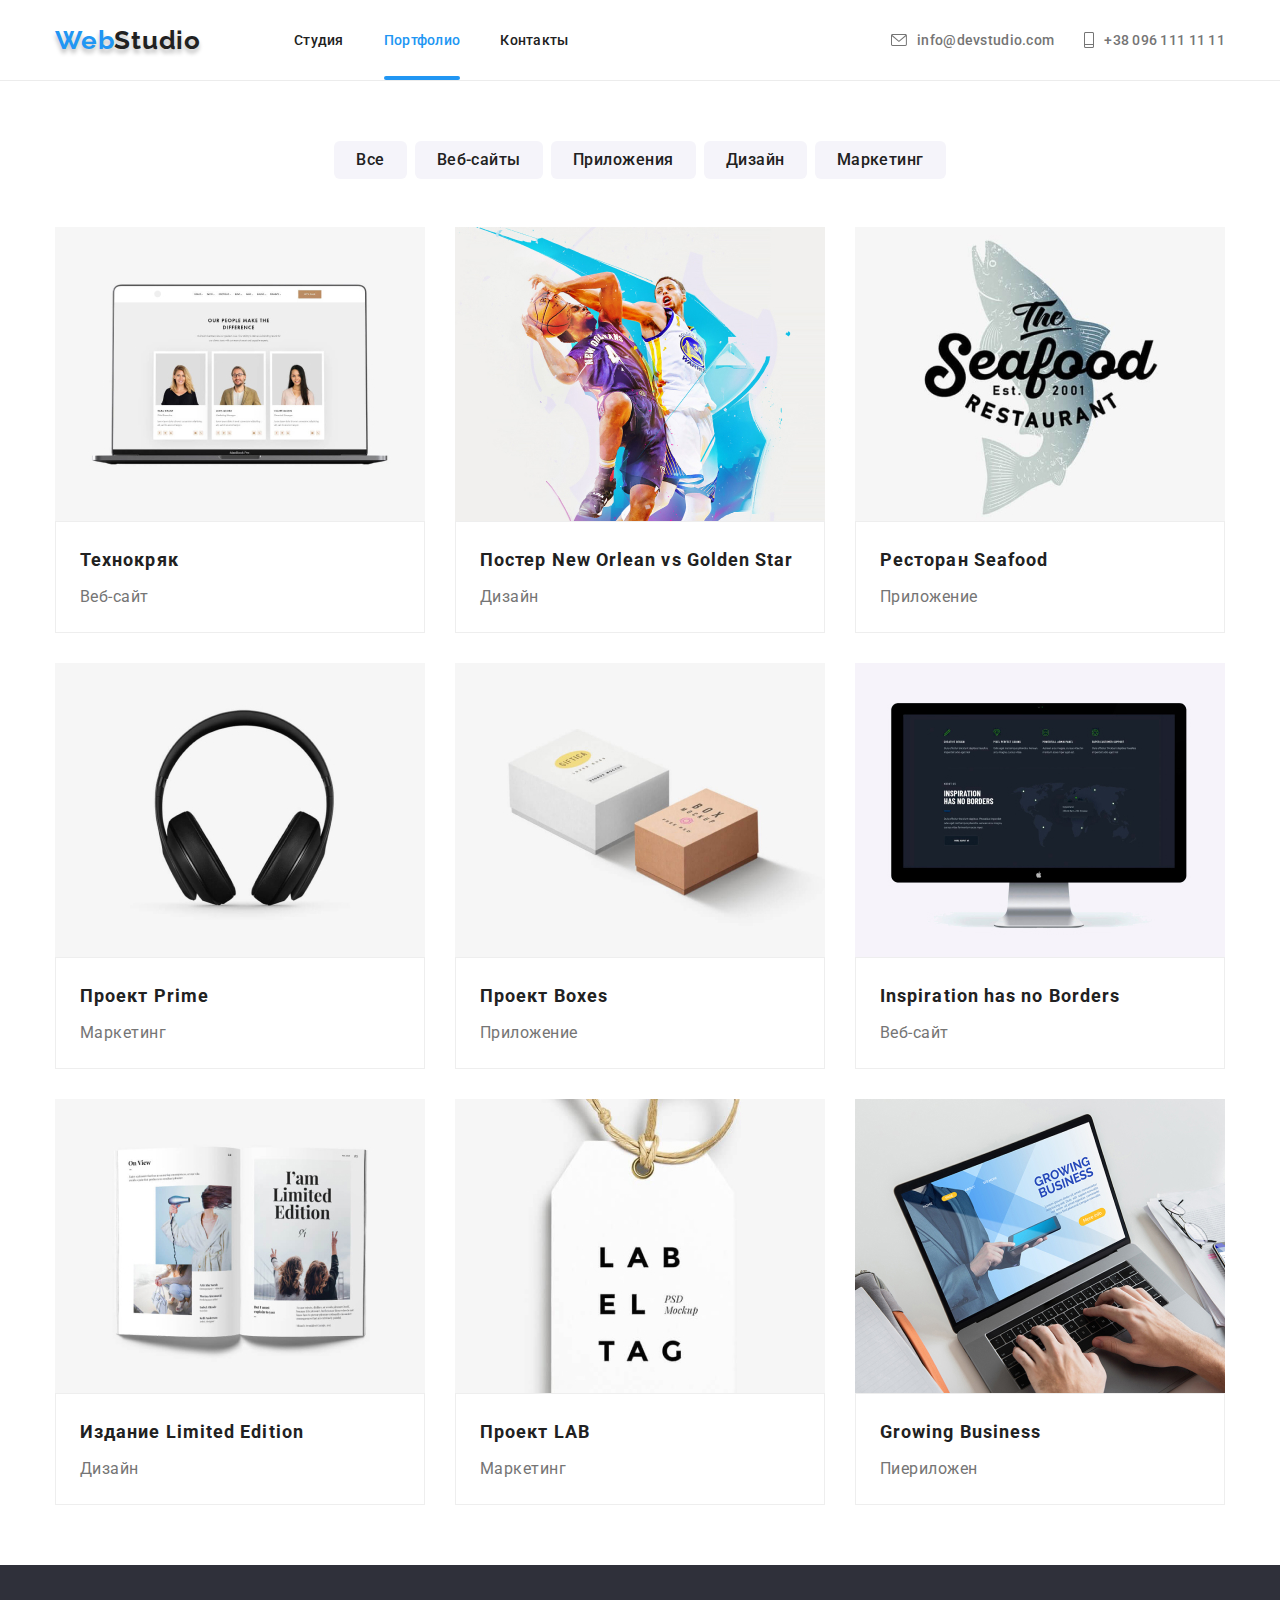
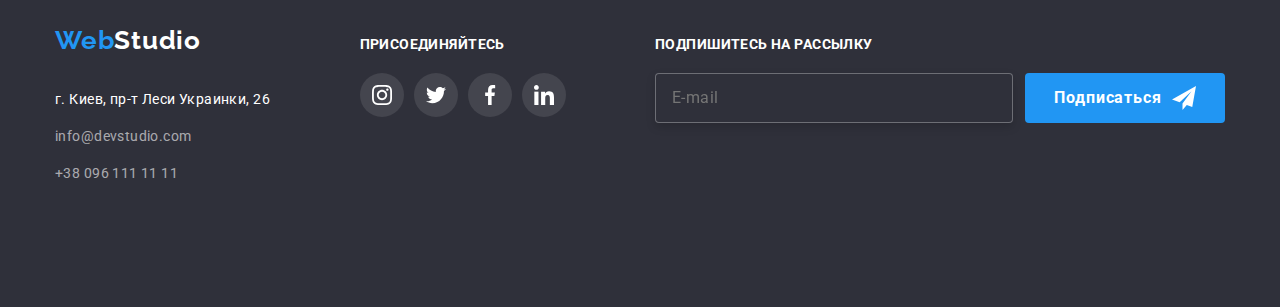
==== commit 8c205f92: "5" ====
--- a/portfolio.html
+++ b/portfolio.html
@@ -70,7 +70,7 @@
               <a href="index.html" class="mobile-link__menu">Студія</a>
             </li>
             <li class="mobile-menu__item">
-              <a href="portfolio.html" class="mobile-link__menu">Портфоліо</a>
+              <a href="portfolio.html" class="mobile-link__menu nav__link__current">Портфоліо</a>
             </li>
             <li class="mobile-menu__item-link">
               <a href="" class="mobile-link__menu">Контакти</a>
@@ -408,11 +408,8 @@
     <footer class="footer">
       <div class="container footer-container">
         <div class="footer__flex">
-          <ul class="holder">
-            <li class="footer__text">
-              <a class="footer__logo">Web<span class="footer__color">Studio</span></a>
-            </li>
-          </ul>
+          <a class="footer__logo">Web<span class="footer__color">Studio</span></a>
+
           <address>
             <ul class="holder">
               <li class="footer__suptitel">
--- a/css/main.min.css
+++ b/css/main.min.css
@@ -1 +1 @@
-:root{--primary-text-color: #212121;--title-text-color: #2196f3;--accent-color: #757575;--primary-white-color: #ffffff}.visually-hidden{position:absolute;white-space:nowrap;width:1px;height:1px;overflow:hidden;border:0;padding:0;clip:rect(0 0 0 0);clip-path:inset(50%);margin:-1px}body{font-family:Roboto,sens-serif;margin:0px}h1,h2,h3,h4,p{margin-top:0;margin-bottom:0}ul,ol{list-style:none;margin-top:0;margin-bottom:0;padding-left:0}button{cursor:pointer}img{display:block;max-width:100%;height:auto}.section{padding-top:94px;padding-bottom:94px}.container{padding-left:15px;padding-right:15px;margin:0 auto}@media screen and (min-width: 480px){.container{width:480px}}@media screen and (min-width: 768px){.container{width:768px}}@media screen and (min-width: 1200px){.container{width:1200px}}a{text-decoration:none}.mobile-menu___container{position:relative;padding-left:25px;padding-top:48px;padding-bottom:48px;width:100vw;height:100vh;display:flex;flex-direction:column}.mobile-menu{position:fixed;width:100%;height:100%;z-index:1000;top:0;left:0;background-color:#fff;box-shadow:0 0 0 100vmax rgba(0,0,0,.5);opacity:0;visibility:hidden;pointer-events:none;transition:opacity 250ms cubic-bezier(0.4, 0, 0.2, 1),visibility 250ms cubic-bezier(0.4, 0, 0.2, 1)}.mobile-menu.is-open{opacity:1;visibility:visible;pointer-events:auto}.mobile-menu__close-btn{position:absolute;top:10px;right:15px;background-color:rgba(0,0,0,0);border:none;padding:0;height:40px;cursor:pointer;color:#212121;transition:color 250ms cubic-bezier(0.4, 0, 0.2, 1)}.mobile-menu__close-btn:hover,.mobile-menu__close-btn:focus{color:var(--title-text-color)}.mobile-menu__close-icon{fill:currentColor}.mobile-menu-nav{margin-bottom:auto}.mobile-menu__item:not(:last-child){margin-bottom:32px}.mobil-phone{margin-bottom:32px}.mobile-mail{margin-bottom:64px}.mobile-link__menu{font-weight:500;font-size:40px;line-height:1.17;letter-spacing:.02em;color:#000;text-decoration:none;transition:color 250ms cubic-bezier(0.4, 0, 0.2, 1)}.mobile-link__menu:hover,.mobile-link__menu:focus{color:var(--title-text-color)}.mobile-menu-contact{margin-bottom:64px}.mobile-mail:not(:last-child){margin-bottom:32px}.mobile-phone__link{font-weight:500;font-size:34px;line-height:1.17;letter-spacing:.02em;color:#2196f3}.mobile-mail__link{font-weight:500;font-size:24px;line-height:1.16;letter-spacing:.02em;color:#757575;text-decoration:none}@media screen and (max-width: 450px){.mobile-mail__link{font-size:30px}}.mobile-social__link{font-weight:500;font-size:18px;line-height:1.22;letter-spacing:.02em;color:#2196f3;margin-right:10px}.mobile-info-link{display:flex;flex-wrap:wrap}.mobile-info-link__item:not(:last-child) .mobile-social__link::after{content:"";width:22px;height:0;border:1px solid rgba(33,33,33,.2);transform:rotate(90deg);margin-left:10px}.mobile-menu-open{background-color:rgba(0,0,0,0);border:none;padding:0}.mobile-menu-open{margin-left:auto;background-color:rgba(0,0,0,0);border:none;padding:0;height:40px}@media screen and (min-width: 768px){.mobile-menu-open{display:none}}.header{border:1px solid #ececec}.header__container{display:flex;align-items:center;justify-content:space-between}.logo{color:var(--title-text-color);text-shadow:0px 4px 4px rgba(0,0,0,.25);font-family:Raleway,cursive;font-family:"Raleway";font-weight:700;font-size:26px;line-height:1.19;letter-spacing:.03em;padding-top:16px;padding-bottom:16px;text-decoration:none}.logo__label{color:var(--primary-text-color)}@media screen and (min-width: 768px){.logo__label{padding-top:26px;padding-bottom:26px;font-size:26px;line-height:1.19}}@media screen and (min-width: 1200px){.logo__label{padding-top:24px;padding-bottom:25px}}.nav{display:flex;align-items:center}@media screen and (max-width: 767px){.nav{display:none}}@media screen and (min-width: 768px)and (max-width: 1199px){.nav{display:flex;margin-left:93px}}@media screen and (min-width: 1200px){.nav{display:flex;margin-left:93px}}.nav__link::after{content:"";left:0;bottom:-31px;position:absolute;display:block;width:100%;height:4px;border-radius:2px;margin-bottom:-1px;background-color:var(--title-text-color);opacity:0;transition:opacity 250ms cubic-bezier(0.4, 0, 0.2, 1)}.nav__link::after:hover::after,.nav__link::after:focus::after{opacity:1}.nav__link.nav__link__current{color:var(--title-text-color)}.nav__link.nav__link__current.nav__link__current::after{opacity:1}.nav-menu{display:flex;align-items:center}.nav__item:not(:last-child){margin-right:40px}.contacts__link{display:flex;align-items:center}.nav__link{position:relative;color:var(--primary-text-color);font-weight:500;font-size:14px;line-height:1.15;letter-spacing:.02em;text-decoration:none;transition:color 250ms cubic-bezier(0.4, 0, 0.2, 1)}.nav__link:hover,.nav__link:focus{color:var(--title-text-color)}@media screen and (max-width: 767px){.contacts{display:none}}@media screen and (min-width: 768px)and (max-width: 1199px){.contacts{margin-left:auto;padding-top:21px;padding-bottom:21px}}@media screen and (min-width: 1200px){.contacts{display:flex;margin-left:auto;padding-top:32px;padding-bottom:32px}}@media screen and (min-width: 768px)and (max-width: 1199px){.contacts__item:not(:last-child){margin-bottom:10px}}@media screen and (min-width: 1200px){.contacts__item:not(:last-child){margin-right:30px}}.contacts__icon,.contacts__icon{order:-1;margin-right:10px;fill:var(--accent-color)}.contacts__link{color:var(--accent-color);font-weight:500;font-size:14px;line-height:1.15;letter-spacing:.02em;text-decoration:none;transition:color 250ms cubic-bezier(0.4, 0, 0.2, 1)}.contacts__link:hover,.contacts__link:focus{color:var(--title-text-color)}.contacts__link:hover .contacts__icon,.contacts__link:focus .contacts__icon{fill:var(--title-text-color)}.contacts__link:hover .contacts__icon,.contacts__link:focus .contacts__icon{fill:var(--title-text-color)}.hero{text-align:center;margin-left:auto;margin-right:auto;background-color:#c4c4c4;background:linear-gradient(rgba(47, 48, 58, 0.4), rgba(47, 48, 58, 0.4)),url("../img/hero.background.jpg");background-size:cover;background-repeat:no-repeat;background-origin:border-box}@media screen and (min-width: 1200px){.hero{width:1600px}}.hero{background-image:linear-gradient(to right, rgba(47, 48, 58, 0.1), rgba(47, 48, 58, 0.1)),url("../img/mob.Header.img-min.jpg");background-position:center top;background-repeat:no-repeat}@media screen and (min-device-pixel-ratio: 2)and (max-width: 767px),screen and (min-resolution: 192dpi)and (max-width: 767px),screen and (min-resolution: 2dppx)and (max-width: 767px){.hero{background-image:linear-gradient(to right, rgba(47, 48, 58, 0.1), rgba(47, 48, 58, 0.1)),url("../img/Header2x.mob.img-min.jpg")}}@media screen and (min-width: 768px){.hero{background-image:linear-gradient(to right, rgba(47, 48, 58, 0.1), rgba(47, 48, 58, 0.1)),url("../img/tab.Header.img-min.jpg")}}@media screen and (min-device-pixel-ratio: 2)and (min-width: 768px),screen and (min-resolution: 192dpi)and (min-width: 768px),screen and (min-resolution: 2dppx)and (min-width: 768px){.hero{background-image:linear-gradient(to right, rgba(47, 48, 58, 0.1), rgba(47, 48, 58, 0.1)),url("../img/2x.tab.Header.img-min.jpg")}}@media screen and (min-width: 1200px){.hero{background-image:linear-gradient(to right, rgba(47, 48, 58, 0.1), rgba(47, 48, 58, 0.1)),url("../img/hero.background.jpg")}}@media screen and (min-device-pixel-ratio: 2)and (min-width: 1200px),screen and (min-resolution: 192dpi)and (min-width: 1200px),screen and (min-resolution: 2dppx)and (min-width: 1200px){.hero{background-image:linear-gradient(to right, rgba(47, 48, 58, 0.1), rgba(47, 48, 58, 0.1)),url("../img/2x.comp.hero.min.jpg")}}.hero{padding-top:200px;padding-bottom:200px}.hero__title{margin-bottom:30px;color:var(--primary-white-color);font-weight:900;font-size:44px;line-height:1.14;letter-spacing:.06em;text-transform:uppercase}.button{display:inline-block;padding:5px;text-decoration:none;border-radius:6px}.button{min-width:150px;padding:10px 32px 10px 32px;border-radius:4px;color:var(--primary-white-color);background-color:var(--title-text-color);font-weight:700;font-size:16px;line-height:1.9;letter-spacing:.06em;transition:background-color 250ms cubic-bezier(0.4, 0, 0.2, 1)}.button:hover,.button:focus{background-color:#188ce8}.hero__button{background-color:var(--title-text-color);color:var(--primary-white-color);border:none;text-decoration:none}@media screen and (min-width: 768px)and (max-width: 1199px){.products{display:flex;flex-wrap:wrap}}@media screen and (min-width: 1200px){.products{display:flex}}.products__item{max-width:450px}@media screen and (max-width: 1099px){.products__item:not(:last-child){margin-bottom:30px}}@media screen and (min-width: 768px){.products__item{flex-basis:calc((100% - 30px)/2)}}@media screen and (min-width: 768px)and (max-width: 1199px){.products__item:not(:nth-last-child(2n+1)){margin-right:30px}}@media screen and (min-width: 1200px){.products__item{flex-basis:calc((100% - 90px)/4)}.products__item:not(:last-child){margin-right:30px}}.products__box{margin-bottom:30px;display:flex;justify-content:center;align-items:center;width:100%;height:120px;background-color:#f5f4fa;border-radius:4px}.products__title{margin-bottom:10px;color:var(--primary-text-color);font-weight:700;font-size:14px;line-height:1.14;letter-spacing:.03em;text-transform:uppercase}@media screen and (max-width: 767px){.products__title{text-align:center}}.products__text{color:var(--accent-color);font-size:14px;line-height:2;letter-spacing:.03em}.works{padding-top:0px}.section__title{margin-bottom:50px;color:var(--primary-text-color);font-weight:700;font-size:36px;text-align:center;line-height:1.16;letter-spacing:.03em}.works{display:flex;gap:30px}@media screen and (max-width: 1200px){.section__no-pudding-top{display:none}}.section__no-pudding-top{padding-top:0px}.works__box{position:relative}.works__text{display:flex;position:absolute;width:370px;height:70px;color:#fff;font-weight:700;font-size:14px;line-height:1.14;align-items:center;justify-content:center;letter-spacing:.03em;text-transform:uppercase;background-color:rgba(47,48,58,.8);bottom:0}.section__other-background{background-color:#f5f4fa}.section__title{margin-bottom:50px;font-weight:700;font-size:36px;text-align:center;line-height:1.16;letter-spacing:.03em}.team{max-width:100%;height:auto}@media screen and (min-width: 768px){.team{display:flex;flex-wrap:wrap;gap:30px}}.team__item{box-shadow:0px 1px 3px rgba(0,0,0,.12),0px 1px 1px rgba(0,0,0,.14),0px 2px 1px rgba(0,0,0,.2);border-radius:0px 0px 4px 4px;background-color:var(--primary-white-color)}@media screen and (min-width: 768px){.team__item{flex-basis:calc((100% - 30px)/2)}}@media screen and (min-width: 1200px){.team__item{flex-basis:calc((100% - 90px)/4)}}@media screen and (max-width: 768px){.team__item{justify-content:space-between;margin-bottom:30px}}.team__card{padding-top:30px;padding-bottom:30px;text-align:center}.team__title{margin-bottom:10px;color:var(--primary-text-color);font-weight:500;font-size:16px;line-height:1.18;letter-spacing:.03em}.team__text{margin-bottom:16px;color:var(--accent-color);font-size:16px;line-height:1.18;letter-spacing:.03em}.socials{display:flex;justify-content:center;gap:10px}.socials__link{display:flex;justify-content:center;align-items:center;width:44px;height:44px;border-radius:50%;background-color:var(--primary-white-color);transition:background-color 250ms cubic-bezier(0.4, 0, 0.2, 1),fill 250ms cubic-bezier(0.4, 0, 0.2, 1)}.socials__link:hover,.socials__link:focus{background-color:var(--title-text-color)}.socials__icon{fill:#afb1b8;transition:background-color 250ms cubic-bezier(0.4, 0, 0.2, 1),fill 250ms cubic-bezier(0.4, 0, 0.2, 1)}.socials__link:hover .socials__icon,.socials__link:focus .socials__icon{fill:var(--primary-white-color)}.section__title{margin-bottom:50px;color:var(--primary-text-color);font-weight:700;font-size:36px;text-align:center;line-height:1.16;letter-spacing:.03em}.clayens{display:flex;flex-wrap:wrap;gap:30px}.clayens__item{flex-basis:calc((100% - 30px)/2);height:92px}@media screen and (min-width: 768px){.clayens__item{flex-basis:calc((100% - 60px)/3)}}@media screen and (min-width: 1200px){.clayens__item{flex-basis:calc((100% - 150px)/6)}}.clayens__link{display:flex;justify-content:center;align-items:center;width:100%;height:100%;border:1px solid #afb1b8;border-radius:4px;transition:fill 250ms cubic-bezier(0.4, 0, 0.2, 1),border 250ms cubic-bezier(0.4, 0, 0.2, 1)}.clayens__link:hover,.clayens__link:focus{border:1px solid var(--title-text-color);fill:var(--title-text-color)}.clayens__icon{fill:#afb1b8;transition:fill 250ms cubic-bezier(0.4, 0, 0.2, 1),border 250ms cubic-bezier(0.4, 0, 0.2, 1)}.clayens__link:hover .clayens__icon,.clayens__link:focus .clayens__icon{fill:var(--title-text-color)}.footer{padding-top:60px;padding-bottom:60px;background-color:#2f303a}.footer__link{display:flex;justify-content:center;align-items:center;width:44px;height:44px;border-radius:50%;background-color:#44454e;transition:background-color 250ms cubic-bezier(0.4, 0, 0.2, 1),color 250ms cubic-bezier(0.4, 0, 0.2, 1)}.footer__link:hover,.footer__link:focus{background-color:var(--title-text-color)}.footer__link:hover .footer__icon,.footer__link:focus .footer__icon{fill:var(--primary-white-color)}.footer-container{align-items:baseline}@media screen and (max-width: 767px){.footer-container{text-align:center}}@media screen and (min-width: 768px){.footer-container{display:flex;flex-wrap:wrap;text-align:center;justify-content:space-around;align-items:baseline}}@media screen and (min-width: 1200px){.footer-container{display:flex;justify-content:space-between;align-items:baseline;text-align:left}.footer-container .footer__box{width:100%;display:flex}}.footer__text{margin-bottom:20px}.footer__logo{color:var(--title-text-color);font-family:Raleway,cursive;font-style:normal;font-weight:700;font-size:26px;line-height:1.2;letter-spacing:.03em;text-decoration:none}.footer__color{color:var(--primary-white-color)}@media screen and (min-width: 1200px){.footer__suptitel{margin-top:9px}}@media screen and (max-width: 767px){.footer-form{display:block}}@media screen and (min-width: 768px)and (max-width: 1199px){.footer-form{width:450px;display:flex;flex-direction:column;flex-wrap:wrap;align-items:center}}.footer__adress{color:var(--primary-white-color);font-style:normal;font-size:14px;line-height:2;letter-spacing:.03em;text-decoration:none}.footer__info{color:rgba(255,255,255,.6);font-style:normal;font-size:14px;line-height:2;letter-spacing:.03em;text-decoration:none}.footer__titel{margin-bottom:20px;color:var(--primary-white-color);font-weight:700;font-size:14px;line-height:1.14;letter-spacing:.03em;text-transform:uppercase}.footer__list{display:inline-flex;column-gap:10px}.footer__icon{fill:var(--primary-white-color)}@media screen and (min-width: 768px){.footer__send{flex-wrap:wrap}}.footer__sign{margin-bottom:20px;color:var(--primary-white-color);font-weight:700;font-size:14px;line-height:1.14;letter-spacing:.03em;text-transform:uppercase}.footer__mail{width:100%;height:50px;border:1px solid rgba(255,255,255,.3);filter:drop-shadow(0px 4px 4px rgba(0, 0, 0, 0.15));border-radius:4px;background:#2f303a}.footer__mail{margin-bottom:20px;width:450px;height:50px;padding:15px 0px 15px 16px;font-size:16px;line-height:1.25;letter-spacing:.03em;color:rgba(255,255,255,.6)}@media screen and (max-width: 480px){.footer__mail{width:100%}}@media screen and (min-width: 1200px){.footer__mail{margin-right:12px;margin-bottom:0px;max-width:358px}}.footer__flex{margin-bottom:60px}.footer__social{margin-bottom:60px}.footer__submit{display:inline-flex;justify-content:center;align-items:center;min-width:200px;align-self:center;padding:10px 28px 10px 28px;border-radius:4px;color:var(--primary-white-color);background-color:var(--title-text-color);font-weight:700;font-size:16px;line-height:1.9;letter-spacing:.06em;transition:background-color 250ms cubic-bezier(0.4, 0, 0.2, 1)}.footer__submit:hover,.footer__submit:focus{background-color:#188ce8}@media screen and (min-width: 1200px){.footer__submit{display:inline-flex}}.footer__submit::after{content:"";display:inline-block;width:24px;height:24px;background-image:url("../img/icon send.svg");margin-left:10px}.footer__button{background-color:var(--title-text-color);color:var(--primary-white-color);border:none;text-decoration:none}.backdrop{position:fixed;top:0;left:0;width:100%;height:100%;z-index:100;background-color:rgba(0,0,0,.5);transition:opacity 250ms cubic-bezier(0.4, 0, 0.2, 1),visibility 250ms cubic-bezier(0.4, 0, 0.2, 1)}.backdrop.is-hidden{opacity:0;visibility:hidden;pointer-events:none}.backdrop.is-hidden .modal{transform:translate(-50%, -50%) scale(0.85);transition:transform 250ms cubic-bezier(0.4, 0, 0.2, 1),visibility 250ms cubic-bezier(0.4, 0, 0.2, 1)}.modal{position:absolute;top:50%;left:50%;padding:40px 40px;max-width:100%;transform:translate(-50%, -50%);width:450px;min-height:609px;background-color:#fff;transform:translate(-50%, -50%) scale(1);transition:transform 250ms cubic-bezier(0.4, 0, 0.2, 1)}@media screen and (min-width: 1199px){.modal{min-width:528px;min-height:581px}}@media screen and (max-height: 450px){.modal{margin-top:90px}}@media screen and (max-height: 485px){.modal{margin-top:70px}}@media screen and (max-height: 600px){.modal{margin-top:50px}}.modal__btn{position:absolute;top:10px;right:10px;display:flex;justify-content:center;align-items:center;width:30px;height:30px;border-radius:50%;background-color:rgba(0,0,0,0);border:1px solid #555;padding:0}.modal__btn:hover,.modal__btn:focus{border-color:var(--title-text-color)}.modal .modal__clone{transition:fill 250ms cubic-bezier(0.4, 0, 0.2, 1)}.modal__btn:hover .modal .modal__clone,.modal__btn:focus .modal .modal__clone{fill:var(--title-text-color)}.modal__text{margin-bottom:12px;font-weight:700;font-size:20px;line-height:1.15;text-align:center;letter-spacing:.03em;color:var(--primary-text-color)}.modal__form{display:flex;flex-direction:column}.modal__desc{display:block;font-size:14px;line-height:1.2;margin-bottom:4px;color:var(--accent-color)}.modal__wrapper{display:block;position:relative}.modal__field{margin-bottom:10px}.modal__input{width:100%;height:40px;border:1px solid rgba(33,33,33,.2);border-radius:4px;padding-left:42px;color:var(--primary-text-color);transition:border color 250ms cubic-bezier(0.4, 0, 0.2, 1)}.modal__input:focus{outline:none;border-color:var(--title-text-color)}.modal__input:focus+.modal__icon{fill:var(--title-text-color)}.modal__icon{position:absolute;top:50%;left:15px;transform:translate(0, -50%);display:block;transition:fill 250ms cubic-bezier(0.4, 0, 0.2, 1)}.modal__comment{margin-bottom:20px}.modal__massage{display:block;width:100%;height:120px;border:1px solid rgba(33,33,33,.2);padding:10px 16px;resize:none;border-radius:4px;font-size:12px;line-height:2;letter-spacing:.01em;transition:border-color 250ms cubic-bezier(0.4, 0, 0.2, 1)}.modal__massage:focus{outline:none;border-color:var(--title-text-color)}.modal__massage::placeholder{font-size:14px}.modal__check:checked+.modal__info::before{border-color:var(--title-text-color);background-color:var(--title-text-color);background-image:url("../img/Vector.svg");background-size:contain;background-origin:border-box;background-repeat:no-repeat}.modal__info{margin-bottom:30px;display:flex;align-items:center;justify-content:center;font-size:12px;line-height:2;letter-spacing:.03em;color:var(--accent-color)}@media screen and (min-width: 1200px){.modal__info{font-size:12px;line-height:1.71;justify-content:center}}.modal__info::before{display:block;width:16px;height:15px;border:2px solid #212121;cursor:pointer;border-radius:2px;margin-right:10px;content:""}.modal__check:focus+.modal__info::before::before{outline:2px solid var(--primary-white-color)}.modal__doc{display:flex;align-items:center;font-size:14px;line-height:2;letter-spacing:.03em;color:var(--title-text-color)}.modal__submit{min-width:150px;align-self:center;padding:10px 52px 10px 52px;border-radius:4px;color:var(--primary-white-color);background-color:var(--title-text-color);font-weight:700;font-size:16px;line-height:1.9;letter-spacing:.06em;transition:background-color 250ms cubic-bezier(0.4, 0, 0.2, 1)}.modal__submit:hover,.modal__submit:focus{background-color:#188ce8}.modal__button{background-color:var(--title-text-color);color:var(--primary-white-color);border:none;text-decoration:none}.main{gap:15px 8px;display:flex}@media screen and (max-width: 767px){.main{flex-wrap:wrap;margin-bottom:40px}}@media screen and (min-width: 768px)and (max-width: 1199px){.main{min-width:100%;margin-bottom:30px;justify-content:center}}@media screen and (min-width: 1200px){.main{min-width:100%;margin-bottom:48px;justify-content:center}}@media screen and (max-width: 767px){.button-list__item:nth-child(-n+3){margin-bottom:15px}}.button__type{padding:6px 22px 6px 22px;color:var(--primary-text-color);background-color:#f5f4fa;font-weight:500;font-size:16px;line-height:1.62;text-align:center;letter-spacing:.03em;text-decoration:none;cursor:pointer;border-radius:6px;transition:color 250ms cubic-bezier(0.4, 0, 0.2, 1),background-color 250ms cubic-bezier(0.4, 0, 0.2, 1),box-shadow 250ms cubic-bezier(0.4, 0, 0.2, 1)}.button__type:hover,.button__type:focus{color:var(--primary-white-color);background-color:var(--title-text-color);box-shadow:0px 3px 1px rgba(0,0,0,.1),0px 1px 2px rgba(0,0,0,.08),0px 2px 2px rgba(0,0,0,.12);border-radius:4px}.main__button{background-color:#f5f4fa;color:var(--primary-text-color);border:none;text-decoration:none}.main__button:hover{border:none;text-decoration:none}.foto{display:block}@media screen and (min-width: 768px){.foto{display:flex;flex-wrap:wrap;justify-content:space-between;row-gap:30px}}@media screen and (max-width: 767px){.info__element:not(:last-child){margin-bottom:30px}}.foto__link{display:block;transition:box-shadow 250ms cubic-bezier(0.4, 0, 0.2, 1)}.foto__link:hover .overlay,.foto__link:focus .overlay{transform:translate(0, 0)}.foto__link:hover,.foto__link:focus{box-shadow:0px 1px 1px rgba(0,0,0,.12),0px 4px 4px rgba(0,0,0,.06),1px 4px 6px rgba(0,0,0,.16)}.foto__link:hover:hover,.foto__link:hover:focus,.foto__link:focus:hover,.foto__link:focus:focus{box-shadow:0px 1px 1px rgba(0,0,0,.12),0px 4px 4px rgba(0,0,0,.06),1px 4px 6px rgba(0,0,0,.16)}@media screen and (min-width: 768px)and (max-width: 1199px){.foto__link:hover,.foto__link:focus{width:354px;display:flex;flex-direction:column;height:100%}}.foto__link{display:flex;flex-direction:column;height:100%;text-decoration:none}@media screen and (min-width: 768px){.info__element{flex-basis:calc((100% - 30px)/2)}}@media screen and (min-width: 1200px){.info__element{flex-basis:calc((100% - 60px)/3)}}.info__wrapper{position:relative;overflow:hidden}.overlay{display:flex;align-items:center;justify-content:center;position:absolute;padding:24px;left:0;top:0;width:100%;height:100%;overflow:hidden;font-size:18px;line-height:1.55;letter-spacing:.03em;color:var(--primary-white-color);background-color:rgba(33,150,243,.9);transform:translate(0, 100%);transition:transform 250ms cubic-bezier(0.4, 0, 0.2, 1),opacity 250ms cubic-bezier(0.4, 0, 0.2, 1)}.info__box{flex-grow:1;padding:20px 24px 20px 24px;background:#fff;border:1px solid #eee}.info__title{margin-bottom:4px;font-weight:700;font-size:18px;line-height:2;letter-spacing:.06em;color:var(--primary-text-color)}.info__text{font-size:16px;line-height:1.87;letter-spacing:.03em;color:var(--accent-color)}/*# sourceMappingURL=main.min.css.map */+:root{--primary-text-color: #212121;--title-text-color: #2196f3;--accent-color: #757575;--primary-white-color: #ffffff}.visually-hidden{position:absolute;white-space:nowrap;width:1px;height:1px;overflow:hidden;border:0;padding:0;clip:rect(0 0 0 0);clip-path:inset(50%);margin:-1px}body{font-family:Roboto,sens-serif;margin:0px}h1,h2,h3,h4,p{margin-top:0;margin-bottom:0}ul,ol{list-style:none;margin-top:0;margin-bottom:0;padding-left:0}button{cursor:pointer}img{display:block;max-width:100%;height:auto}.section{padding-top:60px;padding-bottom:60px}.container{padding-left:15px;padding-right:15px;margin:0 auto}@media screen and (min-width: 480px){.container{width:480px}}@media screen and (min-width: 768px){.container{width:768px}}@media screen and (min-width: 1200px){.container{width:1200px}}a{text-decoration:none}.mobile-menu___container{position:relative;padding-left:25px;padding-right:25px;padding-top:48px;padding-bottom:48px;width:100vw;height:100vh;display:flex;flex-direction:column}.mobile-link__menu.nav__link__current{color:var(--title-text-color)}.mobile-menu{position:fixed;width:100%;height:100%;z-index:1000;top:0;left:0;background-color:#fff;box-shadow:0 0 0 100vmax rgba(0,0,0,.5);opacity:0;visibility:hidden;pointer-events:none;transition:opacity 250ms cubic-bezier(0.4, 0, 0.2, 1),visibility 250ms cubic-bezier(0.4, 0, 0.2, 1)}.mobile-menu.is-open{opacity:1;visibility:visible;pointer-events:auto}.mobile-menu__close-btn{position:absolute;top:10px;right:15px;background-color:rgba(0,0,0,0);border:none;padding:0;height:40px;cursor:pointer;color:#212121;transition:color 250ms cubic-bezier(0.4, 0, 0.2, 1)}.mobile-menu__close-btn:hover,.mobile-menu__close-btn:focus{color:var(--title-text-color)}.mobile-menu__close-icon{fill:currentColor}.mobile-menu-nav{margin-bottom:auto}.mobile-menu__item:not(:last-child){margin-bottom:32px}.mobil-phone{margin-bottom:32px}.mobile-mail{margin-bottom:64px}.mobile-link__menu{font-weight:500;font-size:40px;line-height:1.17;letter-spacing:.02em;color:#000;text-decoration:none;transition:color 250ms cubic-bezier(0.4, 0, 0.2, 1)}.mobile-link__menu:hover,.mobile-link__menu:focus{color:var(--title-text-color)}.mobile-mail:not(:last-child){margin-bottom:32px}.mobile-phone__link{font-weight:500;font-size:34px;line-height:1.17;letter-spacing:.02em;color:#2196f3}.mobile-mail__link{font-weight:500;font-size:24px;line-height:1.16;letter-spacing:.02em;color:#757575;text-decoration:none}@media screen and (max-width: 450px){.mobile-mail__link{font-size:30px}}.mobile-social__link{font-weight:500;font-size:18px;line-height:1.22;letter-spacing:.02em;color:#2196f3;margin-right:10px}.mobile-info-link{display:flex;flex-wrap:wrap}.mobile-info-link__item:not(:last-child) .mobile-social__link::after{content:"";width:22px;height:0;border:1px solid rgba(33,33,33,.2);transform:rotate(90deg);margin-left:10px}.mobile-menu-open{background-color:rgba(0,0,0,0);border:none;padding:0}.mobile-menu-open{margin-left:auto;background-color:rgba(0,0,0,0);border:none;padding:0;height:40px}@media screen and (min-width: 768px){.mobile-menu-open{display:none}}.header{border-bottom:1px solid #ececec}.header__container{display:flex;align-items:center;justify-content:space-between}.logo{color:var(--title-text-color);text-shadow:0px 4px 4px rgba(0,0,0,.25);font-family:Raleway,cursive;font-family:"Raleway";font-weight:700;font-size:26px;line-height:1.19;letter-spacing:.03em;padding-top:16px;padding-bottom:16px;text-decoration:none}.logo__label{color:var(--primary-text-color)}@media screen and (min-width: 768px){.logo__label{padding-top:26px;padding-bottom:26px;font-size:26px;line-height:1.19}}@media screen and (min-width: 1200px){.logo__label{padding-top:24px;padding-bottom:25px}}.nav{display:flex;align-items:center}@media screen and (max-width: 767px){.nav{display:none}}@media screen and (min-width: 768px)and (max-width: 1199px){.nav{display:flex;margin-left:93px}}@media screen and (min-width: 1200px){.nav{display:flex;margin-left:93px}}.nav__link::after{content:"";left:0;bottom:-31px;position:absolute;display:block;width:100%;height:4px;border-radius:2px;margin-bottom:-1px;background-color:var(--title-text-color);opacity:0;transition:opacity 250ms cubic-bezier(0.4, 0, 0.2, 1)}.nav__link::after:hover::after,.nav__link::after:focus::after{opacity:1}.nav__link.nav__link__current{color:var(--title-text-color)}.nav__link.nav__link__current.nav__link__current::after{opacity:1}.nav-menu{display:flex;align-items:center}.nav__item:not(:last-child){margin-right:40px}.contacts__link{display:flex;align-items:center}.nav__link{position:relative;color:var(--primary-text-color);font-weight:500;font-size:14px;line-height:1.15;letter-spacing:.02em;text-decoration:none;transition:color 250ms cubic-bezier(0.4, 0, 0.2, 1)}.nav__link:hover,.nav__link:focus{color:var(--title-text-color)}@media screen and (max-width: 767px){.contacts{display:none}}@media screen and (min-width: 768px)and (max-width: 1199px){.contacts{margin-left:auto;padding-top:21px;padding-bottom:21px}}@media screen and (min-width: 1200px){.contacts{display:flex;margin-left:auto;padding-top:32px;padding-bottom:32px}}@media screen and (min-width: 768px)and (max-width: 1199px){.contacts__item:not(:last-child){margin-bottom:10px}}@media screen and (min-width: 1200px){.contacts__item:not(:last-child){margin-right:30px}}.contacts__icon,.contacts__icon{order:-1;margin-right:10px;fill:var(--accent-color)}.contacts__link{color:var(--accent-color);font-weight:500;font-size:14px;line-height:1.15;letter-spacing:.02em;text-decoration:none;transition:color 250ms cubic-bezier(0.4, 0, 0.2, 1)}.contacts__link:hover,.contacts__link:focus{color:var(--title-text-color)}.contacts__link:hover .contacts__icon,.contacts__link:focus .contacts__icon{fill:var(--title-text-color)}.contacts__link:hover .contacts__icon,.contacts__link:focus .contacts__icon{fill:var(--title-text-color)}.hero{text-align:center;margin-left:auto;margin-right:auto;background-color:#c4c4c4;background:linear-gradient(rgba(47, 48, 58, 0.4), rgba(47, 48, 58, 0.4)),url("../img/hero.background.jpg");background-size:cover;background-repeat:no-repeat;background-origin:border-box}@media screen and (min-width: 1200px){.hero{width:1600px}}.hero{background-image:linear-gradient(to right, rgba(47, 48, 58, 0.1), rgba(47, 48, 58, 0.1)),url("../img/mob.Header.img-min.jpg");background-position:center top;background-repeat:no-repeat}@media screen and (min-device-pixel-ratio: 2)and (max-width: 767px),screen and (min-resolution: 192dpi)and (max-width: 767px),screen and (min-resolution: 2dppx)and (max-width: 767px){.hero{background-image:linear-gradient(to right, rgba(47, 48, 58, 0.1), rgba(47, 48, 58, 0.1)),url("../img/Header2x.mob.img-min.jpg")}}@media screen and (min-width: 768px){.hero{background-image:linear-gradient(to right, rgba(47, 48, 58, 0.1), rgba(47, 48, 58, 0.1)),url("../img/tab.Header.img-min.jpg")}}@media screen and (min-device-pixel-ratio: 2)and (min-width: 768px),screen and (min-resolution: 192dpi)and (min-width: 768px),screen and (min-resolution: 2dppx)and (min-width: 768px){.hero{background-image:linear-gradient(to right, rgba(47, 48, 58, 0.1), rgba(47, 48, 58, 0.1)),url("../img/2x.tab.Header.img-min.jpg")}}@media screen and (min-width: 1200px){.hero{background-image:linear-gradient(to right, rgba(47, 48, 58, 0.1), rgba(47, 48, 58, 0.1)),url("../img/hero.background.jpg")}}@media screen and (min-device-pixel-ratio: 2)and (min-width: 1200px),screen and (min-resolution: 192dpi)and (min-width: 1200px),screen and (min-resolution: 2dppx)and (min-width: 1200px){.hero{background-image:linear-gradient(to right, rgba(47, 48, 58, 0.1), rgba(47, 48, 58, 0.1)),url("../img/2x.comp.hero.min.jpg")}}.hero{padding-top:200px;padding-bottom:200px}.hero__title{margin-bottom:30px;color:var(--primary-white-color);font-weight:900;font-size:44px;line-height:1.14;letter-spacing:.06em;text-transform:uppercase}.button{display:inline-block;padding:5px;text-decoration:none;border-radius:6px}.button{min-width:150px;padding:10px 32px 10px 32px;border-radius:4px;color:var(--primary-white-color);background-color:var(--title-text-color);font-weight:700;font-size:16px;line-height:1.9;letter-spacing:.06em;transition:background-color 250ms cubic-bezier(0.4, 0, 0.2, 1)}.button:hover,.button:focus{background-color:#188ce8}.hero__button{background-color:var(--title-text-color);color:var(--primary-white-color);border:none;text-decoration:none}@media screen and (min-width: 768px)and (max-width: 1199px){.products{display:flex;flex-wrap:wrap;gap:30px}}@media screen and (min-width: 1200px){.products{display:flex;gap:30px}}.products__item{max-width:450px}@media screen and (max-width: 1099px){.products__item:not(:last-child){margin-bottom:30px}}@media screen and (min-width: 768px){.products__item{flex-basis:calc((100% - 30px)/2)}}@media screen and (min-width: 1200px){.products__item{flex-basis:calc((100% - 90px)/4)}}.products__box{margin-bottom:30px;display:flex;justify-content:center;align-items:center;width:100%;height:120px;background-color:#f5f4fa;border-radius:4px}.products__title{margin-bottom:10px;color:var(--primary-text-color);font-weight:700;font-size:14px;line-height:1.14;letter-spacing:.03em;text-transform:uppercase}@media screen and (max-width: 767px){.products__title{text-align:center}}.products__text{color:var(--accent-color);font-size:14px;line-height:2;letter-spacing:.03em}.works{padding-top:0px}.section__title{margin-bottom:50px;color:var(--primary-text-color);font-weight:700;font-size:36px;text-align:center;line-height:1.16;letter-spacing:.03em}.works{display:flex;gap:30px}@media screen and (max-width: 1200px){.section__no-pudding-top{display:none}}.section__no-pudding-top{padding-top:0px}.works__box{position:relative}.works__text{display:flex;position:absolute;width:370px;height:70px;color:#fff;font-weight:700;font-size:14px;line-height:1.14;align-items:center;justify-content:center;letter-spacing:.03em;text-transform:uppercase;background-color:rgba(47,48,58,.8);bottom:0}.section__other-background{background-color:#f5f4fa}.section__title{margin-bottom:50px;font-weight:700;font-size:36px;text-align:center;line-height:1.16;letter-spacing:.03em}.team{max-width:100%;height:auto}@media screen and (min-width: 768px){.team{display:flex;flex-wrap:wrap;gap:30px}}.team__item{box-shadow:0px 1px 3px rgba(0,0,0,.12),0px 1px 1px rgba(0,0,0,.14),0px 2px 1px rgba(0,0,0,.2);border-radius:0px 0px 4px 4px;background-color:var(--primary-white-color)}@media screen and (min-width: 768px){.team__item{flex-basis:calc((100% - 30px)/2)}}@media screen and (min-width: 1200px){.team__item{flex-basis:calc((100% - 90px)/4)}}@media screen and (max-width: 768px){.team__item{justify-content:space-between;margin-bottom:30px}}.team__card{padding-top:30px;padding-bottom:30px;text-align:center}.team__title{margin-bottom:10px;color:var(--primary-text-color);font-weight:500;font-size:16px;line-height:1.18;letter-spacing:.03em}.team__text{margin-bottom:16px;color:var(--accent-color);font-size:16px;line-height:1.18;letter-spacing:.03em}.socials{display:flex;justify-content:center;gap:10px}.socials__link{display:flex;justify-content:center;align-items:center;width:44px;height:44px;border-radius:50%;background-color:var(--primary-white-color);transition:background-color 250ms cubic-bezier(0.4, 0, 0.2, 1),fill 250ms cubic-bezier(0.4, 0, 0.2, 1)}.socials__link:hover,.socials__link:focus{background-color:var(--title-text-color)}.socials__icon{fill:#afb1b8;transition:background-color 250ms cubic-bezier(0.4, 0, 0.2, 1),fill 250ms cubic-bezier(0.4, 0, 0.2, 1)}.socials__link:hover .socials__icon,.socials__link:focus .socials__icon{fill:var(--primary-white-color)}.section__title{margin-bottom:50px;color:var(--primary-text-color);font-weight:700;font-size:36px;text-align:center;line-height:1.16;letter-spacing:.03em}.clayens{display:flex;flex-wrap:wrap;gap:30px}.clayens__item{flex-basis:calc((100% - 30px)/2);height:92px}@media screen and (min-width: 768px){.clayens__item{flex-basis:calc((100% - 60px)/3)}}@media screen and (min-width: 1200px){.clayens__item{flex-basis:calc((100% - 150px)/6)}}.clayens__link{display:flex;justify-content:center;align-items:center;width:100%;height:100%;border:1px solid #afb1b8;border-radius:4px;transition:fill 250ms cubic-bezier(0.4, 0, 0.2, 1),border 250ms cubic-bezier(0.4, 0, 0.2, 1)}.clayens__link:hover,.clayens__link:focus{border:1px solid var(--title-text-color);fill:var(--title-text-color)}.clayens__icon{fill:#afb1b8;transition:fill 250ms cubic-bezier(0.4, 0, 0.2, 1),border 250ms cubic-bezier(0.4, 0, 0.2, 1)}.clayens__link:hover .clayens__icon,.clayens__link:focus .clayens__icon{fill:var(--title-text-color)}.footer{padding-top:60px;padding-bottom:60px;background-color:#2f303a}.footer__link{display:flex;justify-content:center;align-items:center;width:44px;height:44px;border-radius:50%;background-color:#44454e;transition:background-color 250ms cubic-bezier(0.4, 0, 0.2, 1),color 250ms cubic-bezier(0.4, 0, 0.2, 1)}.footer__link:hover,.footer__link:focus{background-color:var(--title-text-color)}.footer__link:hover .footer__icon,.footer__link:focus .footer__icon{fill:var(--primary-white-color)}.footer-container{align-items:baseline}@media screen and (max-width: 767px){.footer-container{text-align:center}}@media screen and (min-width: 768px){.footer-container{display:flex;flex-wrap:wrap;text-align:center;justify-content:space-around;align-items:baseline}}@media screen and (min-width: 1200px){.footer-container{display:flex;justify-content:space-between;align-items:baseline;text-align:left}.footer-container .footer__box{width:100%;display:flex}}.footer__logo{margin-bottom:20px;display:inline-block}.footer__logo{color:var(--title-text-color);font-family:Raleway,cursive;font-style:normal;font-weight:700;font-size:26px;line-height:1.2;letter-spacing:.03em;text-decoration:none}.footer__color{color:var(--primary-white-color)}@media screen and (min-width: 1200px){.footer__suptitel{margin-top:9px}}@media screen and (max-width: 767px){.footer-form{display:block}}@media screen and (min-width: 768px)and (max-width: 1199px){.footer-form{width:450px;display:flex;flex-direction:column;flex-wrap:wrap;align-items:center}}.footer__adress{color:var(--primary-white-color);font-style:normal;font-size:14px;line-height:2;letter-spacing:.03em;text-decoration:none}.footer__info{color:rgba(255,255,255,.6);font-style:normal;font-size:14px;line-height:2;letter-spacing:.03em;text-decoration:none}.footer__titel{margin-bottom:20px;color:var(--primary-white-color);font-weight:700;font-size:14px;line-height:1.14;letter-spacing:.03em;text-transform:uppercase}.footer__list{display:inline-flex;column-gap:10px}.footer__icon{fill:var(--primary-white-color)}@media screen and (min-width: 768px){.footer__send{flex-wrap:wrap}}.footer__sign{margin-bottom:20px;color:var(--primary-white-color);font-weight:700;font-size:14px;line-height:1.14;letter-spacing:.03em;text-transform:uppercase}.footer__mail{width:100%;height:50px;border:1px solid rgba(255,255,255,.3);filter:drop-shadow(0px 4px 4px rgba(0, 0, 0, 0.15));border-radius:4px;background:#2f303a}.footer__mail{margin-bottom:20px;width:450px;height:50px;padding:15px 0px 15px 16px;font-size:16px;line-height:1.25;letter-spacing:.03em;color:rgba(255,255,255,.6)}@media screen and (max-width: 480px){.footer__mail{width:100%}}@media screen and (min-width: 1200px){.footer__mail{margin-right:12px;margin-bottom:0px;max-width:358px}}.footer__flex{margin-bottom:60px}.footer__social{margin-bottom:60px}.footer__submit{display:inline-flex;justify-content:center;align-items:center;min-width:200px;align-self:center;padding:10px 28px 10px 28px;border-radius:4px;color:var(--primary-white-color);background-color:var(--title-text-color);font-weight:700;font-size:16px;line-height:1.9;letter-spacing:.06em;transition:background-color 250ms cubic-bezier(0.4, 0, 0.2, 1)}.footer__submit:hover,.footer__submit:focus{background-color:#188ce8}@media screen and (min-width: 1200px){.footer__submit{display:inline-flex}}.footer__submit::after{content:"";display:inline-block;width:24px;height:24px;background-image:url("../img/icon send.svg");margin-left:10px}.footer__button{background-color:var(--title-text-color);color:var(--primary-white-color);border:none;text-decoration:none}.backdrop{position:fixed;top:0;left:0;width:100%;height:100%;z-index:100;background-color:rgba(0,0,0,.5);transition:opacity 250ms cubic-bezier(0.4, 0, 0.2, 1),visibility 250ms cubic-bezier(0.4, 0, 0.2, 1)}.backdrop.is-hidden{opacity:0;visibility:hidden;pointer-events:none}.backdrop.is-hidden .modal{transform:translate(-50%, -50%) scale(0.85);transition:transform 250ms cubic-bezier(0.4, 0, 0.2, 1),visibility 250ms cubic-bezier(0.4, 0, 0.2, 1)}.modal{position:absolute;top:50%;left:50%;padding:40px 40px;max-width:100%;transform:translate(-50%, -50%);width:450px;min-height:609px;background-color:#fff;transform:translate(-50%, -50%) scale(1);transition:transform 250ms cubic-bezier(0.4, 0, 0.2, 1)}@media screen and (min-width: 1199px){.modal{min-width:528px;min-height:581px}}@media screen and (max-height: 450px){.modal{margin-top:90px}}@media screen and (max-height: 485px){.modal{margin-top:70px}}@media screen and (max-height: 600px){.modal{margin-top:50px}}.modal__btn{position:absolute;top:10px;right:10px;display:flex;justify-content:center;align-items:center;width:30px;height:30px;border-radius:50%;background-color:rgba(0,0,0,0);border:1px solid #555;padding:0}.modal__btn:hover,.modal__btn:focus{border-color:var(--title-text-color)}.modal .modal__clone{transition:fill 250ms cubic-bezier(0.4, 0, 0.2, 1)}.modal__btn:hover .modal .modal__clone,.modal__btn:focus .modal .modal__clone{fill:var(--title-text-color)}.modal__text{margin-bottom:12px;font-weight:700;font-size:20px;line-height:1.15;text-align:center;letter-spacing:.03em;color:var(--primary-text-color)}.modal__form{display:flex;flex-direction:column}.modal__desc{display:block;font-size:14px;line-height:1.2;margin-bottom:4px;color:var(--accent-color)}.modal__wrapper{display:block;position:relative}.modal__field{margin-bottom:10px}.modal__input{width:100%;height:40px;border:1px solid rgba(33,33,33,.2);border-radius:4px;padding-left:42px;color:var(--primary-text-color);transition:border color 250ms cubic-bezier(0.4, 0, 0.2, 1)}.modal__input:focus{outline:none;border-color:var(--title-text-color)}.modal__input:focus+.modal__icon{fill:var(--title-text-color)}.modal__icon{position:absolute;top:50%;left:15px;transform:translate(0, -50%);display:block;transition:fill 250ms cubic-bezier(0.4, 0, 0.2, 1)}.modal__comment{margin-bottom:20px}.modal__massage{display:block;width:100%;height:120px;border:1px solid rgba(33,33,33,.2);padding:10px 16px;resize:none;border-radius:4px;font-size:12px;line-height:2;letter-spacing:.01em;transition:border-color 250ms cubic-bezier(0.4, 0, 0.2, 1)}.modal__massage:focus{outline:none;border-color:var(--title-text-color)}.modal__massage::placeholder{font-size:14px}.modal__check:checked+.modal__info::before{border-color:var(--title-text-color);background-color:var(--title-text-color);background-image:url("../img/Vector.svg");background-size:contain;background-origin:border-box;background-repeat:no-repeat}.modal__info{margin-bottom:30px;display:flex;align-items:center;justify-content:center;font-size:12px;line-height:2;letter-spacing:.03em;color:var(--accent-color)}@media screen and (min-width: 1200px){.modal__info{font-size:12px;line-height:1.71;justify-content:center}}.modal__info::before{display:block;width:16px;height:15px;border:2px solid #212121;cursor:pointer;border-radius:2px;margin-right:10px;content:""}.modal__check:focus+.modal__info::before::before{outline:2px solid var(--primary-white-color)}.modal__doc{display:flex;align-items:center;font-size:14px;line-height:2;letter-spacing:.03em;color:var(--title-text-color)}.modal__submit{min-width:150px;align-self:center;padding:10px 52px 10px 52px;border-radius:4px;color:var(--primary-white-color);background-color:var(--title-text-color);font-weight:700;font-size:16px;line-height:1.9;letter-spacing:.06em;transition:background-color 250ms cubic-bezier(0.4, 0, 0.2, 1)}.modal__submit:hover,.modal__submit:focus{background-color:#188ce8}.modal__button{background-color:var(--title-text-color);color:var(--primary-white-color);border:none;text-decoration:none}.main{gap:15px 8px;display:flex}@media screen and (max-width: 767px){.main{flex-wrap:wrap;margin-bottom:40px}}@media screen and (min-width: 768px)and (max-width: 1199px){.main{min-width:100%;margin-bottom:30px;justify-content:center}}@media screen and (min-width: 1200px){.main{min-width:100%;margin-bottom:48px;justify-content:center}}@media screen and (max-width: 767px){.button-list__item:nth-child(-n+3){margin-bottom:15px}}.button__type{padding:6px 22px 6px 22px;color:var(--primary-text-color);background-color:#f5f4fa;font-weight:500;font-size:16px;line-height:1.62;text-align:center;letter-spacing:.03em;text-decoration:none;cursor:pointer;border-radius:6px;transition:color 250ms cubic-bezier(0.4, 0, 0.2, 1),background-color 250ms cubic-bezier(0.4, 0, 0.2, 1),box-shadow 250ms cubic-bezier(0.4, 0, 0.2, 1)}.button__type:hover,.button__type:focus{color:var(--primary-white-color);background-color:var(--title-text-color);box-shadow:0px 3px 1px rgba(0,0,0,.1),0px 1px 2px rgba(0,0,0,.08),0px 2px 2px rgba(0,0,0,.12);border-radius:4px}.main__button{background-color:#f5f4fa;color:var(--primary-text-color);border:none;text-decoration:none}.main__button:hover{border:none;text-decoration:none}.foto{display:block}@media screen and (min-width: 768px){.foto{display:flex;flex-wrap:wrap;justify-content:space-between;row-gap:30px}}@media screen and (max-width: 767px){.info__element:not(:last-child){margin-bottom:30px}}.foto__link{display:block;transition:box-shadow 250ms cubic-bezier(0.4, 0, 0.2, 1)}.foto__link:hover .overlay,.foto__link:focus .overlay{transform:translate(0, 0)}.foto__link:hover,.foto__link:focus{box-shadow:0px 1px 1px rgba(0,0,0,.12),0px 4px 4px rgba(0,0,0,.06),1px 4px 6px rgba(0,0,0,.16)}.foto__link:hover:hover,.foto__link:hover:focus,.foto__link:focus:hover,.foto__link:focus:focus{box-shadow:0px 1px 1px rgba(0,0,0,.12),0px 4px 4px rgba(0,0,0,.06),1px 4px 6px rgba(0,0,0,.16)}@media screen and (min-width: 768px)and (max-width: 1199px){.foto__link:hover,.foto__link:focus{width:354px;display:flex;flex-direction:column;height:100%}}.foto__link{display:flex;flex-direction:column;height:100%;text-decoration:none}@media screen and (min-width: 768px){.info__element{flex-basis:calc((100% - 30px)/2)}}@media screen and (min-width: 1200px){.info__element{flex-basis:calc((100% - 60px)/3)}}.info__wrapper{position:relative;overflow:hidden}.overlay{display:flex;align-items:center;justify-content:center;position:absolute;padding:24px;left:0;top:0;width:100%;height:100%;overflow:hidden;font-size:18px;line-height:1.55;letter-spacing:.03em;color:var(--primary-white-color);background-color:rgba(33,150,243,.9);transform:translate(0, 100%);transition:transform 250ms cubic-bezier(0.4, 0, 0.2, 1),opacity 250ms cubic-bezier(0.4, 0, 0.2, 1)}.info__box{flex-grow:1;padding:20px 24px 20px 24px;background:#fff;border:1px solid #eee}.info__title{margin-bottom:4px;font-weight:700;font-size:18px;line-height:2;letter-spacing:.06em;color:var(--primary-text-color)}.info__text{font-size:16px;line-height:1.87;letter-spacing:.03em;color:var(--accent-color)}/*# sourceMappingURL=main.min.css.map */